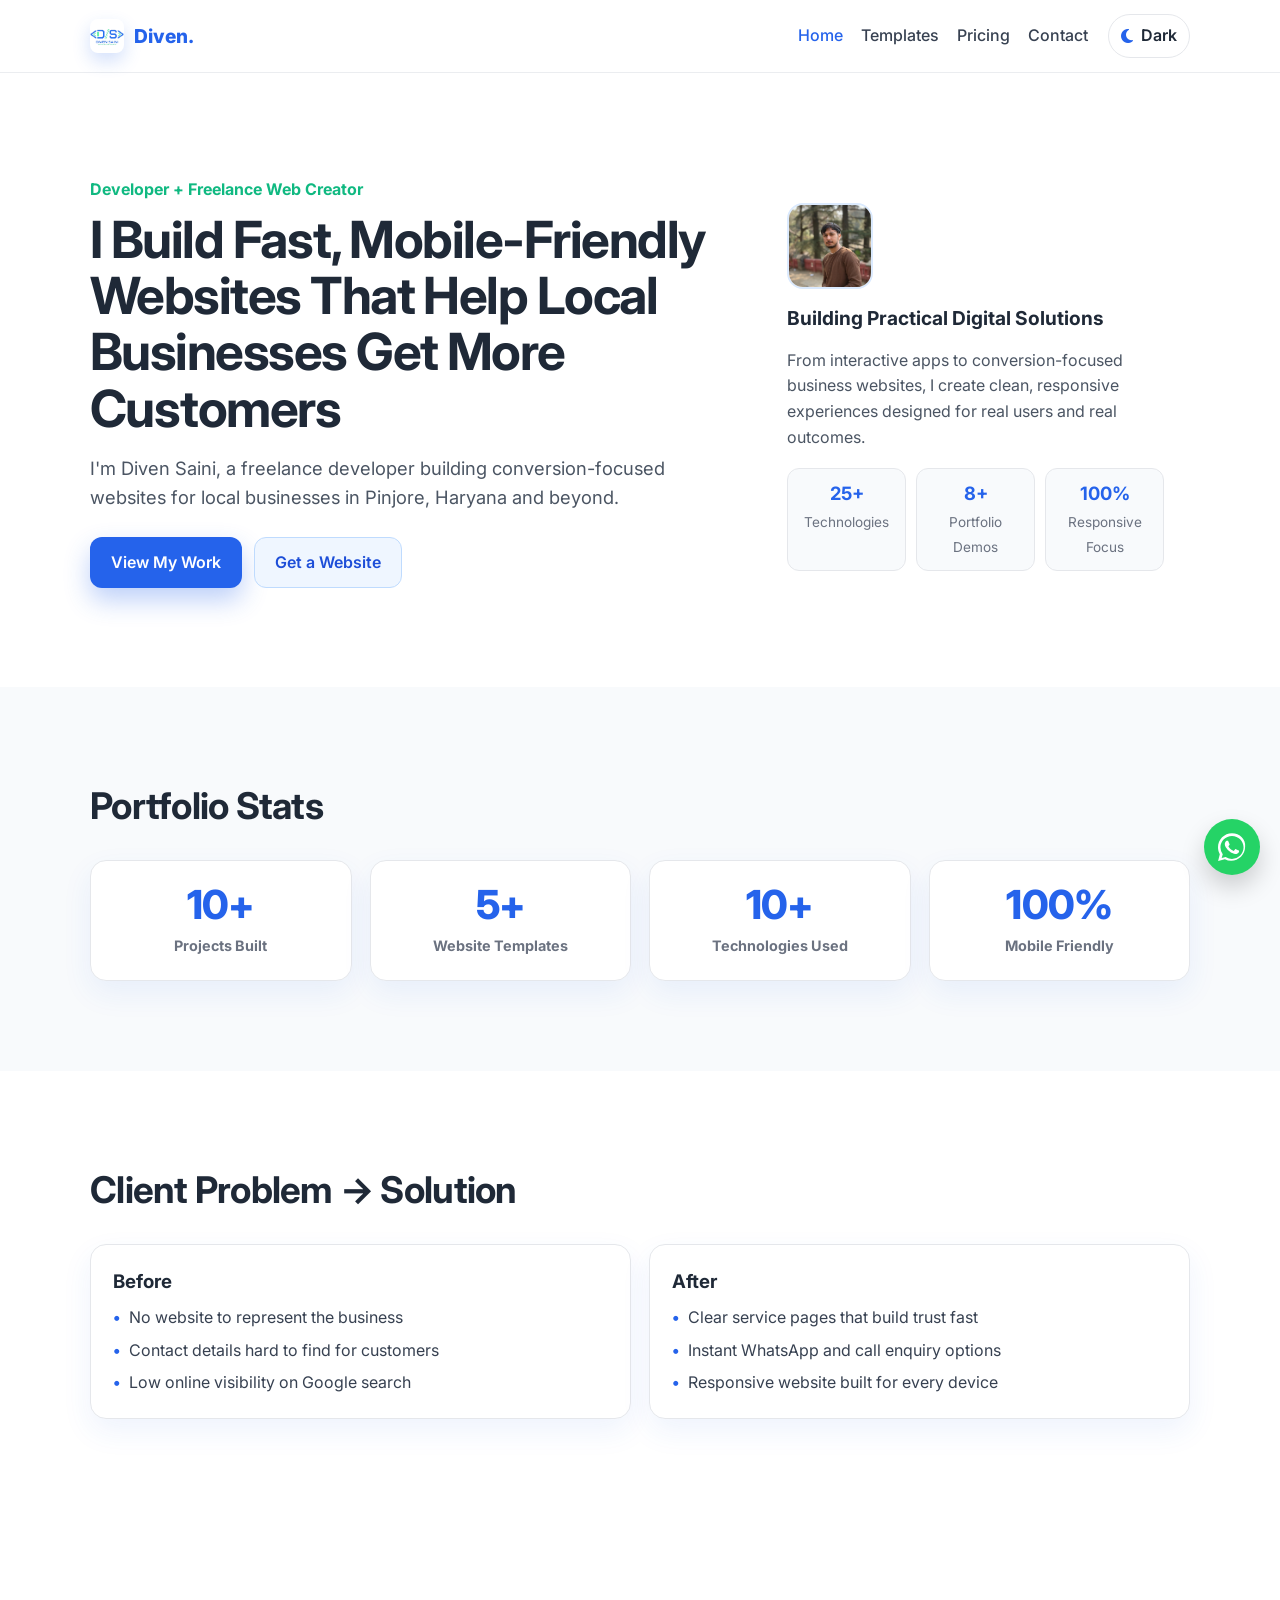
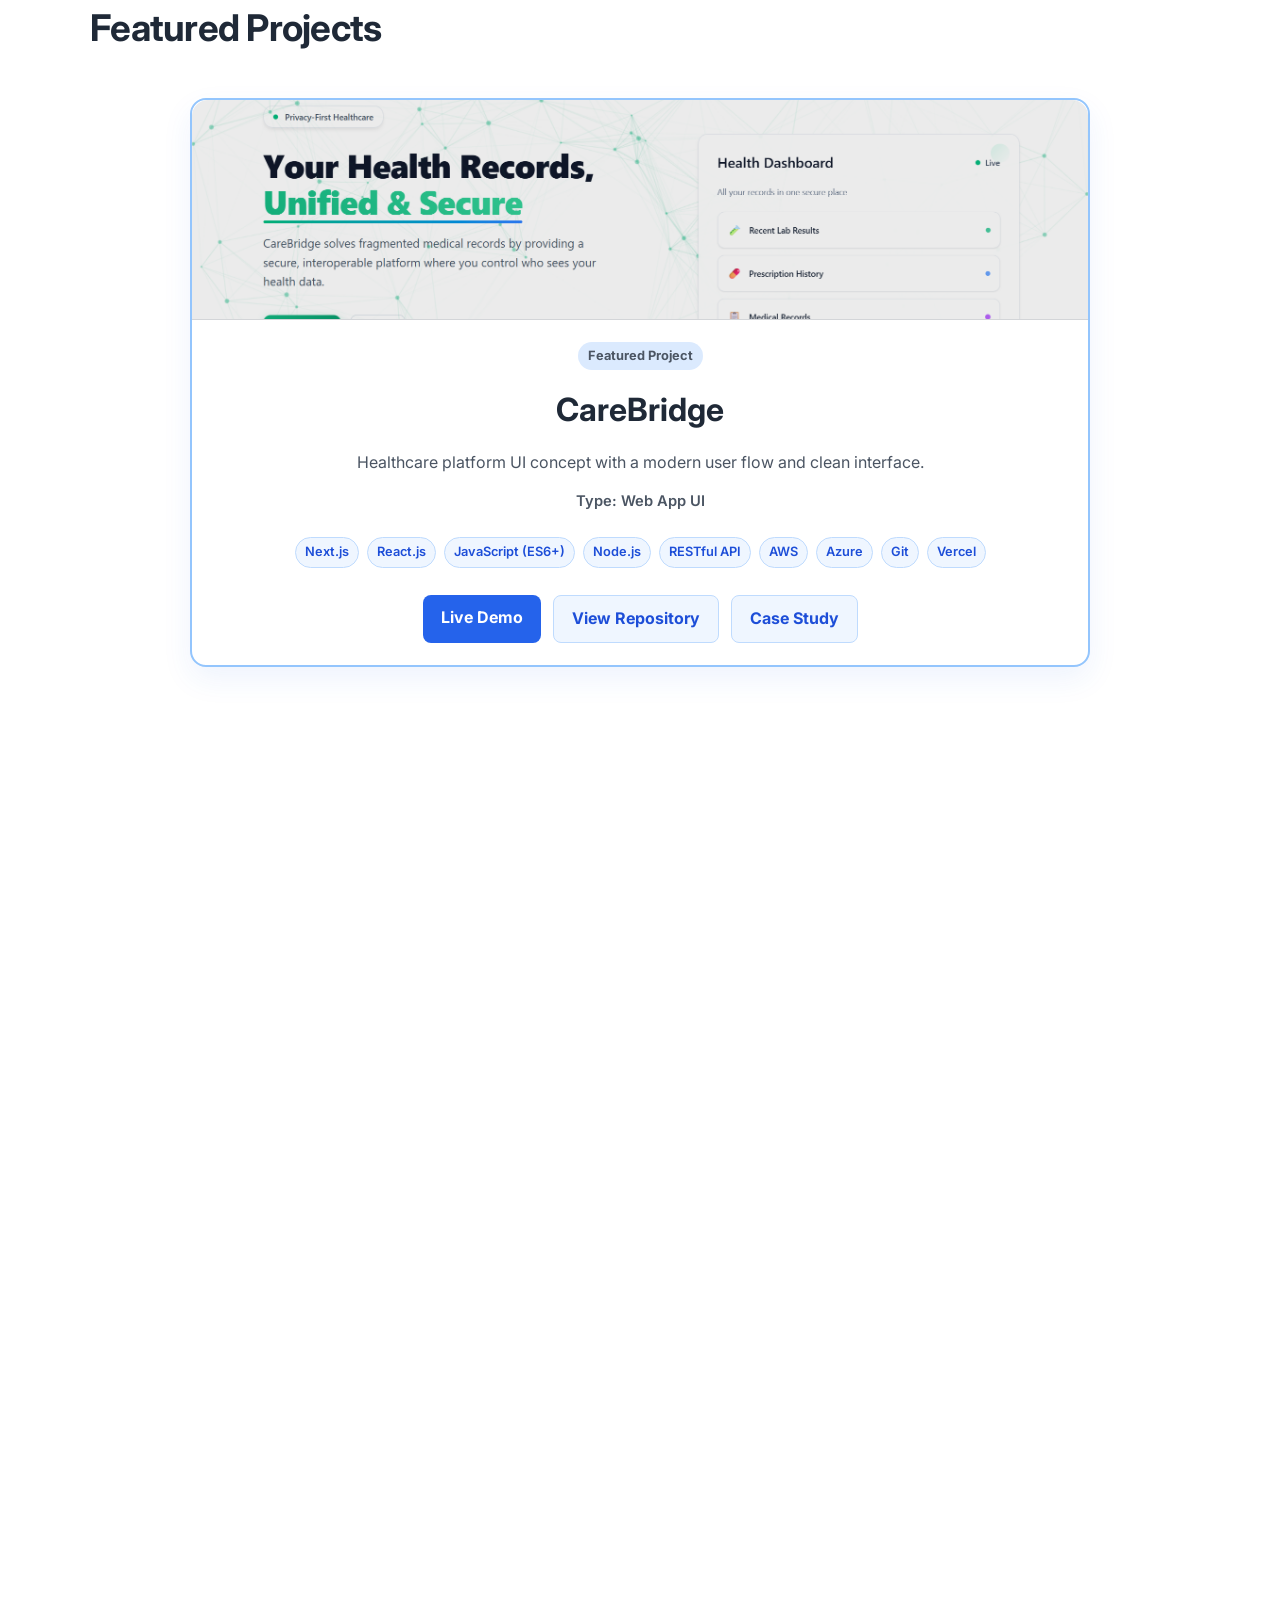
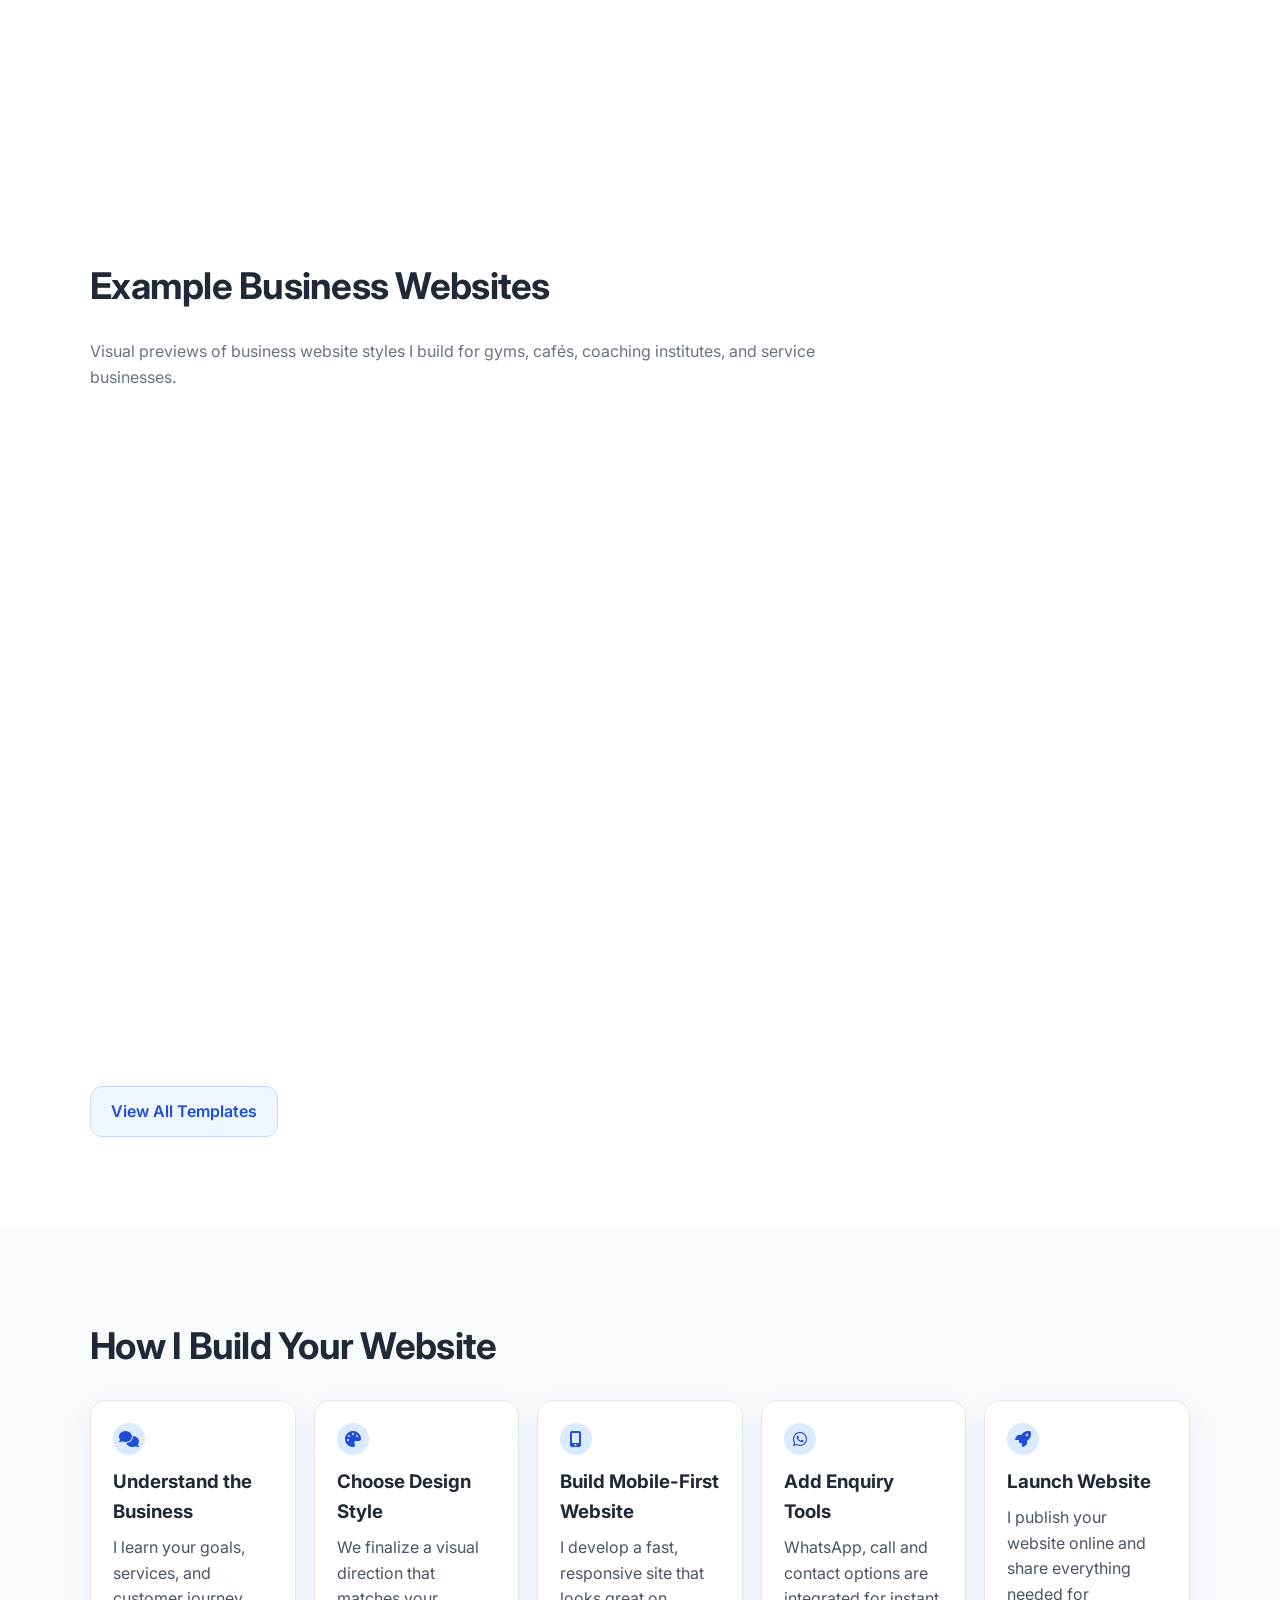
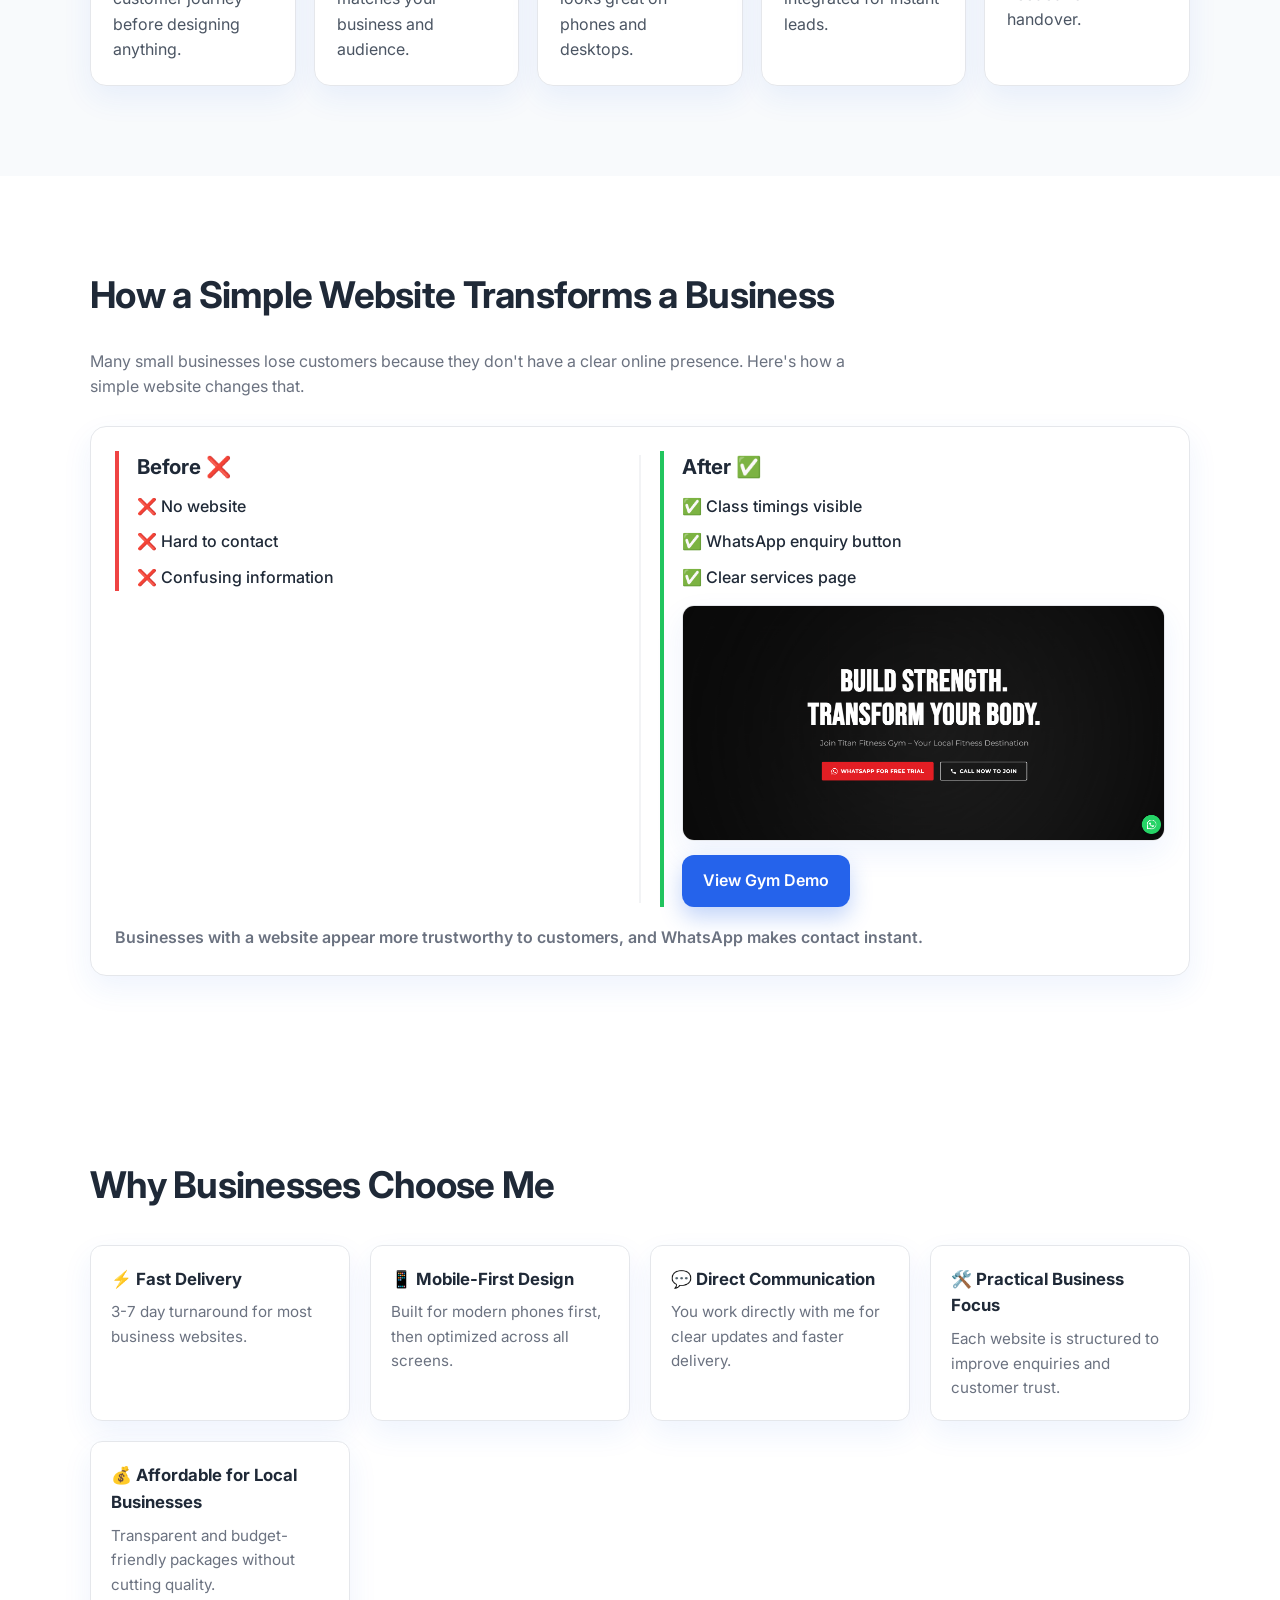
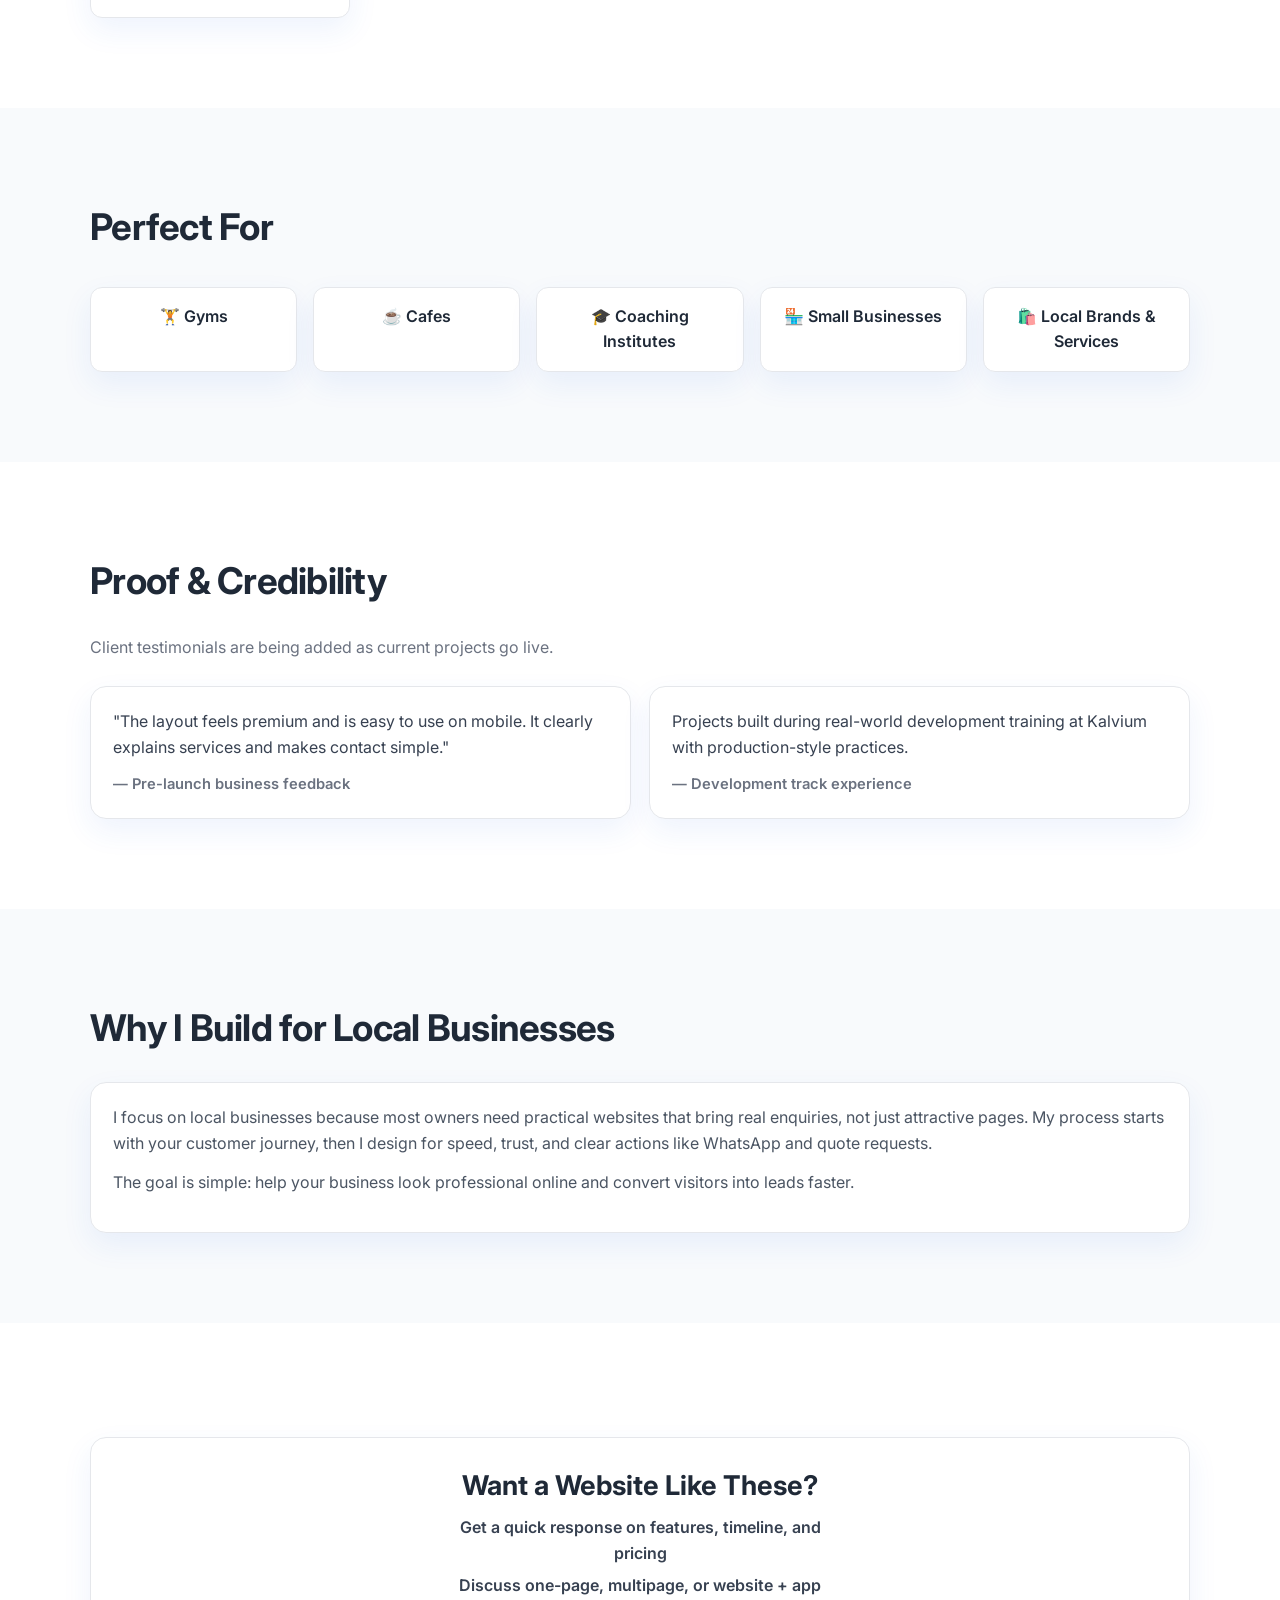
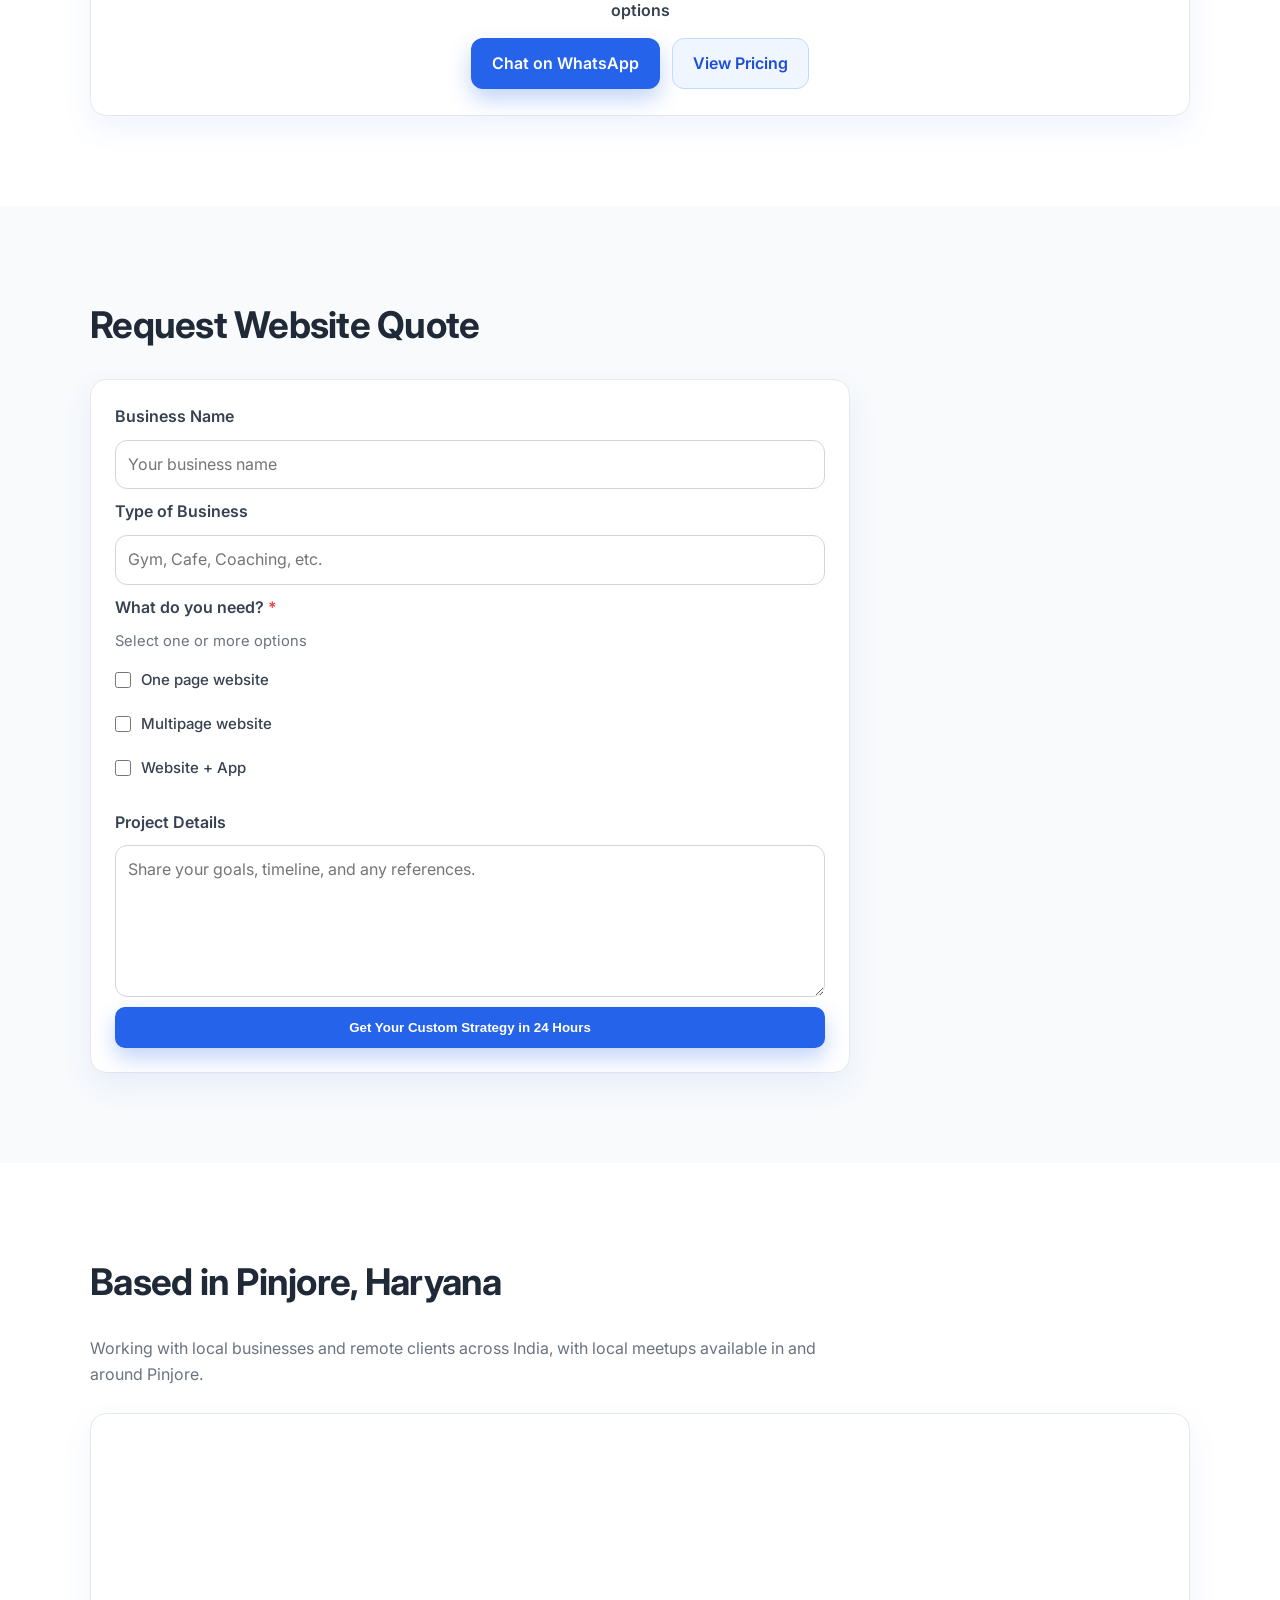
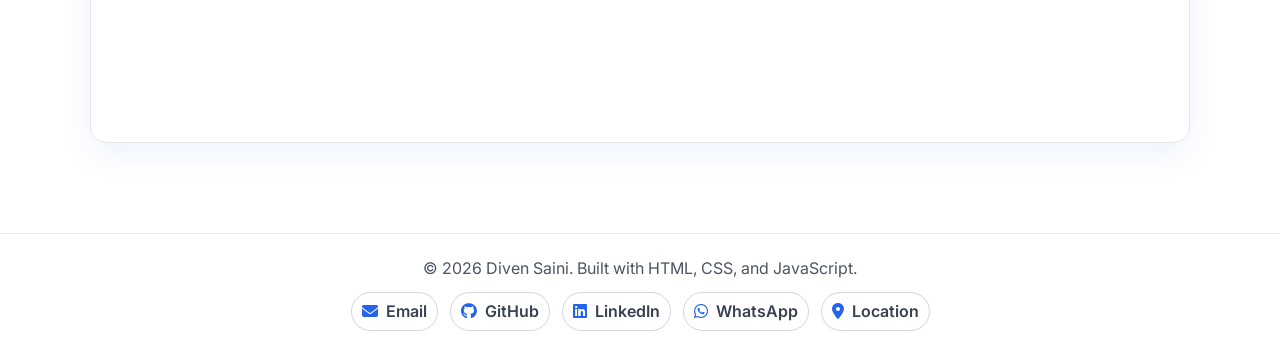
==== portfolio-website/index.html @ 741b1cfd "Fixing" ====
<!DOCTYPE html>
<html lang="en">
  <head>
    <meta charset="UTF-8" />
    <meta name="viewport" content="width=device-width, initial-scale=1.0" />
    <meta
      name="description"
      content="Diven Saini - Developer and freelance web portfolio featuring modern projects, business website templates, and services."
    />
    <meta property="og:title" content="Diven Saini | Developer Portfolio" />
    <meta property="og:description" content="Fast, mobile-friendly websites that help local businesses get more customers." />
    <meta property="og:type" content="website" />
    <meta property="og:image" content="images/carebridge.png" />
    <meta property="og:url" content="https://diven009.github.io/Diven-Developer-Portfolio/" />
    <meta name="twitter:card" content="summary_large_image" />
    <meta name="twitter:title" content="Diven Saini | Developer Portfolio" />
    <meta name="twitter:description" content="Fast, mobile-friendly websites that help local businesses get more customers." />
    <meta name="twitter:image" content="images/carebridge.png" />
    <title>Diven Saini | Developer Portfolio</title>
    <link rel="icon" type="image/png" href="images/Logo.png" />
    <link rel="preconnect" href="https://fonts.googleapis.com" />
    <link rel="preconnect" href="https://fonts.gstatic.com" crossorigin />
    <link
      href="https://fonts.googleapis.com/css2?family=Inter:wght@400;500;600;700;800&display=swap"
      rel="stylesheet"
    />
    <link
      rel="stylesheet"
      href="https://cdnjs.cloudflare.com/ajax/libs/font-awesome/6.5.1/css/all.min.css"
    />
    <link rel="stylesheet" href="css/style.css" />
  </head>
  <body>
    <header class="site-header" id="top">
      <div class="container nav-wrapper">
        <a href="index.html" class="logo">
          <img src="images/Logo.png" alt="Diven Saini logo" class="brand-logo" />
          <span class="brand-text">Diven<span>.</span></span>
        </a>
        <nav class="nav-links" id="site-nav">
          <a href="index.html">Home</a>
          <a href="templates.html">Templates</a>
          <a href="pricing.html">Pricing</a>
          <a href="contact.html">Contact</a>
        </nav>
        <div class="nav-actions">
          <button class="theme-toggle" type="button" aria-label="Toggle dark mode" aria-pressed="false">
            <i class="fa-solid fa-moon" aria-hidden="true"></i>
            <span>Dark</span>
          </button>
          <button class="menu-toggle" type="button" aria-label="Toggle menu" aria-expanded="false" aria-controls="site-nav">
            <span></span>
            <span></span>
            <span></span>
          </button>
        </div>
      </div>
    </header>

    <main>
      <section class="hero section">
        <div class="container hero-layout">
          <div class="hero-content reveal">
            <p class="eyebrow">Developer + Freelance Web Creator</p>
            <h1>I Build Fast, Mobile-Friendly Websites That Help Local Businesses Get More Customers</h1>
            <p class="hero-subtext">
              I'm Diven Saini, a freelance developer building conversion-focused websites for local businesses in Pinjore, Haryana and beyond.
            </p>
            <div class="hero-actions">
              <a href="#featured-projects" class="btn btn-primary">View My Work</a>
              <a href="pricing.html" class="btn btn-secondary">Get a Website</a>
            </div>
          </div>
          <div class="hero-card reveal">
            <img src="images/Profile pic.webp" alt="Diven Saini" class="hero-profile" />
            <h3>Building Practical Digital Solutions</h3>
            <p>
              From interactive apps to conversion-focused business websites, I create clean,
              responsive experiences designed for real users and real outcomes.
            </p>
            <div class="hero-metrics">
              <div>
                <strong>25+</strong>
                <span>Technologies</span>
              </div>
              <div>
                <strong>8+</strong>
                <span>Portfolio Demos</span>
              </div>
              <div>
                <strong>100%</strong>
                <span>Responsive Focus</span>
              </div>
            </div>
          </div>
        </div>
      </section>

      <section class="section alt-bg" id="portfolio-stats">
        <div class="container">
          <h2 class="section-title reveal">Portfolio Stats</h2>
          <div class="cards-grid stats-grid">
            <article class="card stat-card reveal"><strong>10+</strong><span>Projects Built</span></article>
            <article class="card stat-card reveal"><strong>5+</strong><span>Website Templates</span></article>
            <article class="card stat-card reveal"><strong>10+</strong><span>Technologies Used</span></article>
            <article class="card stat-card reveal"><strong>100%</strong><span>Mobile Friendly</span></article>
          </div>
        </div>
      </section>

      <section class="section" id="problem-solution">
        <div class="container">
          <h2 class="section-title reveal">Client Problem → Solution</h2>
          <div class="cards-grid services-grid">
            <article class="card service-card reveal">
              <h3>Before</h3>
              <ul class="tech-list">
                <li>No website to represent the business</li>
                <li>Contact details hard to find for customers</li>
                <li>Low online visibility on Google search</li>
              </ul>
            </article>
            <article class="card service-card reveal">
              <h3>After</h3>
              <ul class="tech-list">
                <li>Clear service pages that build trust fast</li>
                <li>Instant WhatsApp and call enquiry options</li>
                <li>Responsive website built for every device</li>
              </ul>
            </article>
          </div>
        </div>
      </section>


      <section class="section" id="featured-projects">
        <div class="container">
          <h2 class="section-title reveal">Featured Projects</h2>
          <div class="cards-grid project-grid">
            <article class="card project-card featured-project reveal">
              <img src="images/carebridge.png" alt="CareBridge project preview" class="project-preview featured-preview" loading="lazy" />
              <div class="project-content">
                <p class="project-badge">Featured Project</p>
                <h3>CareBridge</h3>
                <p>Healthcare platform UI concept with a modern user flow and clean interface.</p>
                <p class="project-type">Type: Web App UI</p>
                <div class="project-tech"><span>Next.js</span><span>React.js</span><span>JavaScript (ES6+)</span><span>Node.js</span><span>RESTful API</span><span>AWS</span><span>Azure</span><span>Git</span><span>Vercel</span></div>
                <div class="project-links project-buttons">
                  <a href="https://carebridge-triforge.vercel.app/" target="_blank" rel="noopener" class="demo-btn">Live Demo</a>
                  <a href="https://github.com/DIVEN009/S84-0126-TriForge-Full-Stack-With-NextjsAnd-AWS-Azure-CareBridge" target="_blank" rel="noopener" class="repo-btn">View Repository</a>
                  <a href="carebridge-case-study.html" class="repo-btn">Case Study</a>
                </div>
              </div>
            </article>
            <article class="card project-card flip-card reveal" aria-label="Multipage Business Website project card">
              <div class="project-card-inner">
                <div class="project-face project-front">
                  <img src="images/multipage-website.png" alt="Multipage business website project preview" class="project-preview" loading="lazy" />
                  <div class="project-content project-front-content">
                    <h3>Multipage Business Website</h3>
                    <p class="project-summary">Professional multi-page website for modern local businesses.</p>
                    <div class="project-links">
                      <a href="https://multipage-business-demo.vercel.app" target="_blank" rel="noopener" class="demo-btn">Live Demo</a>
                      <button type="button" class="flip-toggle-btn">More Info</button>
                    </div>
                  </div>
                </div>
                <div class="project-face project-back">
                  <div class="project-content project-back-content">
                    <p class="project-back-label">Business Website</p>
                    <h3>More Details</h3>
                    <p class="project-back-text">Built as a polished multi-section template with responsive layouts, service-focused sections, and a clear conversion path.</p>
                    <div class="project-tech"><span>HTML5</span><span>CSS3</span><span>Vanilla JS</span><span>Responsive Design</span><span>Flexbox & Grid</span><span>Vercel</span></div>
                    <p class="repo-line">Repository: <a href="https://github.com/DIVEN009/multipage-business-demo" target="_blank" rel="noopener">multipage-business-demo</a></p>
                    <div class="project-links">
                      <a href="https://github.com/DIVEN009/multipage-business-demo" target="_blank" rel="noopener" class="repo-btn">View Repository</a>
                      <button type="button" class="flip-toggle-btn flip-back-btn">Back</button>
                    </div>
                  </div>
                </div>
              </div>
            </article>
            <article class="card project-card flip-card reveal" aria-label="Gym Website Template project card">
              <div class="project-card-inner">
                <div class="project-face project-front">
                  <img src="images/Gym.png" alt="Gym website project preview" class="project-preview" loading="lazy" />
                  <div class="project-content project-front-content">
                    <h3>Gym Website Template</h3>
                    <p class="project-summary">High-energy website demo made for gyms and fitness brands.</p>
                    <div class="project-links">
                      <a href="https://demo-gym-eight.vercel.app" target="_blank" rel="noopener" class="demo-btn">Live Demo</a>
                      <button type="button" class="flip-toggle-btn">More Info</button>
                    </div>
                  </div>
                </div>
                <div class="project-face project-back">
                  <div class="project-content project-back-content">
                    <p class="project-back-label">Fitness Business Website</p>
                    <h3>More Details</h3>
                    <p class="project-back-text">Designed to feel bold and energetic with strong visual sections, responsive structure, and a clear promotional layout.</p>
                    <div class="project-tech"><span>HTML5</span><span>CSS3</span><span>JavaScript</span><span>Responsive Design</span><span>Frontend UI</span></div>
                    <p class="repo-line">Repository: <a href="https://github.com/DIVEN009/Demo-Gym" target="_blank" rel="noopener">Demo-Gym</a></p>
                    <div class="project-links">
                      <a href="https://github.com/DIVEN009/Demo-Gym" target="_blank" rel="noopener" class="repo-btn">View Repository</a>
                      <button type="button" class="flip-toggle-btn flip-back-btn">Back</button>
                    </div>
                  </div>
                </div>
              </div>
            </article>
            <article class="card project-card flip-card reveal" aria-label="Cafe Website Template project card">
              <div class="project-card-inner">
                <div class="project-face project-front">
                  <img src="images/Cafe.png" alt="Cafe website project preview" class="project-preview" loading="lazy" />
                  <div class="project-content project-front-content">
                    <h3>Cafe Website Template</h3>
                    <p class="project-summary">Warm and inviting café website concept with modern branding.</p>
                    <div class="project-links">
                      <a href="https://cafe-demo-sooty.vercel.app" target="_blank" rel="noopener" class="demo-btn">Live Demo</a>
                      <button type="button" class="flip-toggle-btn">More Info</button>
                    </div>
                  </div>
                </div>
                <div class="project-face project-back">
                  <div class="project-content project-back-content">
                    <p class="project-back-label">Café Business Website</p>
                    <h3>More Details</h3>
                    <p class="project-back-text">Focused on atmosphere and menu presentation with a clean flow that helps cafés highlight products and story.</p>
                    <div class="project-tech"><span>HTML5</span><span>CSS3</span><span>JavaScript</span><span>Responsive Design</span><span>UI Layout</span></div>
                    <p class="repo-line">Repository: <a href="https://github.com/DIVEN009/Cafe-demo" target="_blank" rel="noopener">Cafe-demo</a></p>
                    <div class="project-links">
                      <a href="https://github.com/DIVEN009/Cafe-demo" target="_blank" rel="noopener" class="repo-btn">View Repository</a>
                      <button type="button" class="flip-toggle-btn flip-back-btn">Back</button>
                    </div>
                  </div>
                </div>
              </div>
            </article>
            <article class="card project-card flip-card reveal" aria-label="Coaching Institute Website project card">
              <div class="project-card-inner">
                <div class="project-face project-front">
                  <img src="images/Institute.png" alt="Coaching institute website project preview" class="project-preview" loading="lazy" />
                  <div class="project-content project-front-content">
                    <h3>Coaching Institute Website</h3>
                    <p class="project-summary">Clean educational website concept built for trust and clarity.</p>
                    <div class="project-links">
                      <a href="https://demo-coaching-ten.vercel.app" target="_blank" rel="noopener" class="demo-btn">Live Demo</a>
                      <button type="button" class="flip-toggle-btn">More Info</button>
                    </div>
                  </div>
                </div>
                <div class="project-face project-back">
                  <div class="project-content project-back-content">
                    <p class="project-back-label">Education Website</p>
                    <h3>More Details</h3>
                    <p class="project-back-text">Created for institutes that need structured information, strong readability, and simple enquiry-focused sections.</p>
                    <div class="project-tech"><span>HTML5</span><span>CSS3</span><span>JavaScript</span><span>Responsive Layout</span><span>Modern UI Components</span></div>
                    <p class="repo-line">Repository: <a href="https://github.com/DIVEN009/demo-coaching" target="_blank" rel="noopener">demo-coaching</a></p>
                    <div class="project-links">
                      <a href="https://github.com/DIVEN009/demo-coaching" target="_blank" rel="noopener" class="repo-btn">View Repository</a>
                      <button type="button" class="flip-toggle-btn flip-back-btn">Back</button>
                    </div>
                  </div>
                </div>
              </div>
            </article>
          </div>
        </div>
      </section>


      <section class="section" id="templates">
        <div class="container">
          <h2 class="section-title reveal">Example Business Websites</h2>
          <p class="section-subtitle reveal">
            Visual previews of business website styles I build for gyms, cafés, coaching
            institutes, and service businesses.
          </p>
          <div class="cards-grid template-grid">
            <article class="card template-card reveal">
              <img src="images/Gym.png" alt="Gym website template preview" class="template-preview" loading="lazy" />
              <div class="template-content">
                <h3>Gym Website</h3>
                <a href="https://demo-gym-eight.vercel.app" target="_blank" rel="noopener">View Demo</a>
              </div>
            </article>
            <article class="card template-card reveal">
              <img src="images/Cafe.png" alt="Cafe website template preview" class="template-preview" loading="lazy" />
              <div class="template-content">
                <h3>Cafe Website</h3>
                <a href="https://cafe-demo-sooty.vercel.app" target="_blank" rel="noopener">View Demo</a>
              </div>
            </article>
            <article class="card template-card reveal">
              <img src="images/Institute.png" alt="Coaching website template preview" class="template-preview" loading="lazy" />
              <div class="template-content">
                <h3>Coaching Website</h3>
                <a href="https://demo-coaching-ten.vercel.app" target="_blank" rel="noopener">View Demo</a>
              </div>
            </article>
            <article class="card template-card reveal">
              <img src="images/multipage-website.png" alt="Multipage business website template preview" class="template-preview" loading="lazy" />
              <div class="template-content">
                <h3>Multipage Business Website</h3>
                <a href="https://multipage-business-demo.vercel.app" target="_blank" rel="noopener">View Demo</a>
              </div>
            </article>
          </div>
          <a href="templates.html" class="btn btn-secondary" style="margin-top: 20px">View All Templates</a>
        </div>
      </section>

      <section class="section alt-bg" id="process">
        <div class="container">
          <h2 class="section-title reveal">How I Build Your Website</h2>
          <div class="cards-grid process-grid">
            <article class="card process-card reveal">
              <span class="step-badge"><i class="fa-solid fa-comments" aria-hidden="true"></i></span>
              <h3>Understand the Business</h3>
              <p>I learn your goals, services, and customer journey before designing anything.</p>
            </article>
            <article class="card process-card reveal">
              <span class="step-badge"><i class="fa-solid fa-palette" aria-hidden="true"></i></span>
              <h3>Choose Design Style</h3>
              <p>We finalize a visual direction that matches your business and audience.</p>
            </article>
            <article class="card process-card reveal">
              <span class="step-badge"><i class="fa-solid fa-mobile-screen-button" aria-hidden="true"></i></span>
              <h3>Build Mobile-First Website</h3>
              <p>I develop a fast, responsive site that looks great on phones and desktops.</p>
            </article>
            <article class="card process-card reveal">
              <span class="step-badge"><i class="fa-brands fa-whatsapp" aria-hidden="true"></i></span>
              <h3>Add Enquiry Tools</h3>
              <p>WhatsApp, call and contact options are integrated for instant leads.</p>
            </article>
            <article class="card process-card reveal">
              <span class="step-badge"><i class="fa-solid fa-rocket" aria-hidden="true"></i></span>
              <h3>Launch Website</h3>
              <p>I publish your website online and share everything needed for handover.</p>
            </article>
          </div>
        </div>
      </section>

      <section class="section" id="business-transformation">
        <div class="container">
          <h2 class="section-title reveal">How a Simple Website Transforms a Business</h2>
          <p class="section-subtitle reveal">
            Many small businesses lose customers because they don't have a clear online presence.
            Here's how a simple website changes that.
          </p>
          <article class="card transformation-card reveal">
            <div class="transformation-grid">
              <div class="transformation-column before">
                <h3>Before ❌</h3>
                <ul class="transformation-list">
                  <li>❌ No website</li>
                  <li>❌ Hard to contact</li>
                  <li>❌ Confusing information</li>
                </ul>
              </div>
              <div class="transformation-column after">
                <h3>After ✅</h3>
                <ul class="transformation-list">
                  <li>✅ Class timings visible</li>
                  <li>✅ WhatsApp enquiry button</li>
                  <li>✅ Clear services page</li>
                </ul>
                <img src="images/Gym.png" alt="Gym demo website screenshot" class="transformation-preview" loading="lazy" />
                <a href="https://demo-gym-eight.vercel.app" target="_blank" rel="noopener" class="btn btn-primary transformation-cta">View Gym Demo</a>
              </div>
            </div>
            <p class="transformation-note">Businesses with a website appear more trustworthy to customers, and WhatsApp makes contact instant.</p>
          </article>
        </div>
      </section>

      <section class="section" id="why-choose">
        <div class="container">
          <h2 class="section-title reveal">Why Businesses Choose Me</h2>
          <div class="why-grid">
            <article class="why-card reveal">
              <h3>⚡ Fast Delivery</h3>
              <p>3-7 day turnaround for most business websites.</p>
            </article>
            <article class="why-card reveal">
              <h3>📱 Mobile-First Design</h3>
              <p>Built for modern phones first, then optimized across all screens.</p>
            </article>
            <article class="why-card reveal">
              <h3>💬 Direct Communication</h3>
              <p>You work directly with me for clear updates and faster delivery.</p>
            </article>
            <article class="why-card reveal">
              <h3>🛠️ Practical Business Focus</h3>
              <p>Each website is structured to improve enquiries and customer trust.</p>
            </article>
            <article class="why-card reveal">
              <h3>💰 Affordable for Local Businesses</h3>
              <p>Transparent and budget-friendly packages without cutting quality.</p>
            </article>
          </div>
        </div>
      </section>

      <section class="section alt-bg" id="perfect-for">
        <div class="container">
          <h2 class="section-title reveal">Perfect For</h2>
          <div class="industry-grid">
            <article class="industry-card reveal">🏋️ Gyms</article>
            <article class="industry-card reveal">☕ Cafes</article>
            <article class="industry-card reveal">🎓 Coaching Institutes</article>
            <article class="industry-card reveal">🏪 Small Businesses</article>
            <article class="industry-card reveal">🛍️ Local Brands & Services</article>
          </div>
        </div>
      </section>

      <section class="section" id="social-proof">
        <div class="container">
          <h2 class="section-title reveal">Proof & Credibility</h2>
          <p class="section-subtitle reveal">Client testimonials are being added as current projects go live.</p>
          <div class="cards-grid services-grid testimonials-grid">
            <article class="card testimonial-card reveal">
              <p>"The layout feels premium and is easy to use on mobile. It clearly explains services and makes contact simple."</p>
              <span>— Pre-launch business feedback</span>
            </article>
            <article class="card testimonial-card reveal">
              <p>Projects built during real-world development training at Kalvium with production-style practices.</p>
              <span>— Development track experience</span>
            </article>
          </div>
        </div>
      </section>

      <section class="section alt-bg" id="about-diven">
        <div class="container">
          <h2 class="section-title reveal">Why I Build for Local Businesses</h2>
          <article class="card service-card reveal">
            <p>
              I focus on local businesses because most owners need practical websites that bring real enquiries, not just attractive pages.
              My process starts with your customer journey, then I design for speed, trust, and clear actions like WhatsApp and quote requests.
            </p>
            <p>
              The goal is simple: help your business look professional online and convert visitors into leads faster.
            </p>
          </article>
        </div>
      </section>

      <section class="section" id="quick-contact">
        <div class="container">
          <article class="card pricing-cta reveal">
            <h3>Want a Website Like These?</h3>
            <ul class="pricing-highlights">
              <li>Get a quick response on features, timeline, and pricing</li>
              <li>Discuss one-page, multipage, or website + app options</li>
            </ul>
            <div class="hero-actions" style="justify-content: center">
              <a href="https://wa.me/919876438029?text=Hello%20Diven%2C%20I%20want%20a%20website%20quote%20for%20my%20business." target="_blank" rel="noopener" class="btn btn-primary">Chat on WhatsApp</a>
              <a href="pricing.html" class="btn btn-secondary">View Pricing</a>
            </div>
          </article>
        </div>
      </section>

      <section class="section alt-bg" id="request-quote">
        <div class="container">
          <h2 class="section-title reveal">Request Website Quote</h2>
          <form class="card quote-form reveal" action="https://api.web3forms.com/submit" method="POST">
            <input type="hidden" name="access_key" value="4fa76495-c4ad-4d95-9de2-663d061870ec" />
            <input type="hidden" name="subject" value="New website quote request" />
            <label for="business-name">Business Name</label>
            <input id="business-name" name="Business Name" type="text" placeholder="Your business name" required />

            <label for="business-type">Type of Business</label>
            <input id="business-type" name="Business Type" type="text" placeholder="Gym, Cafe, Coaching, etc." required />

            <label>What do you need? <span class="required-mark">*</span></label>
            <p class="quote-options-helper">Select one or more options</p>
            <div class="quote-options">
              <label class="option"><input type="checkbox" name="Needs" value="One page website" /> One page website</label>
              <label class="option"><input type="checkbox" name="Needs" value="Multipage website" /> Multipage website</label>
              <label class="option"><input type="checkbox" name="Needs" value="Website + App" /> Website + App</label>
            </div>

            <label for="quote-message">Project Details</label>
            <textarea id="quote-message" name="Message" rows="5" placeholder="Share your goals, timeline, and any references." required></textarea>

            <button type="submit" class="btn btn-primary">Get Your Custom Strategy in 24 Hours</button>
          </form>
        </div>
      </section>

      <section class="section" id="location-map">
        <div class="container">
          <h2 class="section-title reveal">Based in Pinjore, Haryana</h2>
          <p class="section-subtitle reveal">Working with local businesses and remote clients across India, with local meetups available in and around Pinjore.</p>
          <div class="card map-embed reveal">
            <iframe title="Map location of Pinjore, Haryana" src="https://www.google.com/maps?q=Pinjore,Haryana&output=embed" loading="lazy" referrerpolicy="no-referrer-when-downgrade"></iframe>
          </div>
        </div>
      </section>
    </main>

    <a
      class="whatsapp-float"
      href="https://wa.me/919876438029?text=Hello%20Diven%2C%20I%20saw%20your%20portfolio%20website%20and%20I%27m%20interested%20in%20getting%20a%20website%20built%20for%20my%20business."
      target="_blank"
      rel="noopener"
      aria-label="Chat with Diven on WhatsApp"
    >
      <svg viewBox="0 0 32 32" width="28" height="28" fill="white" aria-hidden="true">
        <path d="M16 .396C7.163.396 0 7.56 0 16.396c0 2.885.755 5.597 2.064 7.97L.11 31.89l7.76-1.93a15.9 15.9 0 007.13 1.73c8.836 0 16-7.163 16-16C32 7.56 24.836.396 16 .396zm0 29.245a13.2 13.2 0 01-6.73-1.86l-.48-.28-4.6 1.14 1.23-4.49-.31-.46A13.18 13.18 0 012.8 16.396C2.8 9.28 8.684 3.396 16 3.396s13.2 5.884 13.2 13-5.884 13.245-13.2 13.245zm7.29-9.86c-.4-.2-2.36-1.17-2.73-1.3-.37-.14-.64-.2-.91.2-.27.4-1.05 1.3-1.29 1.56-.23.27-.46.3-.86.1-.4-.2-1.7-.63-3.24-2.01-1.2-1.07-2.01-2.39-2.24-2.79-.23-.4-.02-.61.17-.81.18-.18.4-.46.6-.69.2-.23.27-.4.4-.67.13-.27.07-.5-.03-.7-.1-.2-.91-2.2-1.25-3.01-.33-.8-.66-.69-.91-.7l-.77-.01c-.27 0-.7.1-1.07.5-.37.4-1.4 1.37-1.4 3.34 0 1.97 1.44 3.87 1.64 4.14.2.27 2.83 4.32 6.86 6.06.96.41 1.71.66 2.3.85.97.31 1.85.27 2.54.16.78-.12 2.36-.96 2.7-1.88.33-.92.33-1.7.23-1.88-.1-.18-.37-.27-.77-.47z"/>
      </svg>
    </a>

    <footer class="site-footer">
      <div class="container">
        <p>© <span id="year"></span> Diven Saini. Built with HTML, CSS, and JavaScript.</p>
        <div class="footer-contact-links">
          <a href="mailto:sainidiven@gmail.com" target="_blank" rel="noopener"><i class="fa-solid fa-envelope"></i>Email</a>
          <a href="https://github.com/DIVEN009" target="_blank" rel="noopener"><i class="fa-brands fa-github"></i>GitHub</a>
          <a href="https://www.linkedin.com/in/diven-saini-5153252a3/" target="_blank" rel="noopener"><i class="fa-brands fa-linkedin"></i>LinkedIn</a>
          <a href="https://wa.me/919876438029?text=Hello%20Diven%2C%20I%20saw%20your%20portfolio%20website%20and%20I%27m%20interested%20in%20getting%20a%20website%20built%20for%20my%20business." target="_blank" rel="noopener"><i class="fa-brands fa-whatsapp"></i>WhatsApp</a>
          <a href="https://maps.google.com/?q=Pinjore,Haryana" target="_blank" rel="noopener"><i class="fa-solid fa-location-dot"></i>Location</a>
        </div>
      </div>
    </footer>

    <script src="js/script.js"></script>
  </body>
</html>
---- portfolio-website/css/style.css ----
:root {
  --primary: #2563eb;
  --accent: #10b981;
  --bg: #ffffff;
  --text: #1f2937;
  --muted: #6b7280;
  --border: #e5e7eb;
  --card-bg: #ffffff;
  --alt-bg-surface: #f8fafc;
  --header-bg: rgba(255, 255, 255, 0.88);
  --header-border: rgba(229, 231, 235, 0.75);
  --nav-link: #374151;
  --hero-subtext: #4b5563;
  --btn-secondary-bg: #eff6ff;
  --btn-secondary-border: #bfdbfe;
  --btn-secondary-text: #1d4ed8;
  --mobile-nav-bg: rgba(255, 255, 255, 0.98);
  --mobile-nav-border: #e5e7eb;
  --menu-line: #111827;
  --shadow: 0 12px 30px rgba(37, 99, 235, 0.08);
  --radius: 16px;
}

body.dark-mode {
  --bg: #0b1220;
  --text: #e5e7eb;
  --muted: #94a3b8;
  --border: #1f2937;
  --card-bg: #111827;
  --alt-bg-surface: #0f172a;
  --header-bg: rgba(11, 18, 32, 0.92);
  --header-border: rgba(31, 41, 55, 0.9);
  --nav-link: #d1d5db;
  --hero-subtext: #cbd5e1;
  --btn-secondary-bg: #1e293b;
  --btn-secondary-border: #334155;
  --btn-secondary-text: #bfdbfe;
  --mobile-nav-bg: rgba(11, 18, 32, 0.98);
  --mobile-nav-border: #334155;
  --menu-line: #e5e7eb;
  --shadow: 0 12px 30px rgba(0, 0, 0, 0.35);
}

* {
  margin: 0;
  padding: 0;
  box-sizing: border-box;
}

html {
  scroll-behavior: smooth;
}

body {
  font-family: "Inter", sans-serif;
  background: var(--bg);
  color: var(--text);
  line-height: 1.6;
}

.hero .hero-content,
.hero .hero-card {
  animation: heroFadeUp 0.75s ease both;
}

.hero .hero-card {
  animation-delay: 0.12s;
}

@keyframes heroFadeUp {
  from {
    opacity: 0;
    transform: translateY(16px);
  }
  to {
    opacity: 1;
    transform: translateY(0);
  }
}

img {
  max-width: 100%;
  display: block;
}

a {
  text-decoration: none;
  color: inherit;
}

.container {
  width: min(1100px, 92%);
  margin: 0 auto;
}

.section {
  padding: 90px 0;
}

.alt-bg {
  background: var(--alt-bg-surface);
}

.section-title {
  font-size: clamp(1.65rem, 3vw, 2.3rem);
  margin-bottom: 24px;
  letter-spacing: -0.02em;
}

.section-subtitle {
  max-width: 760px;
  color: var(--muted);
  margin-bottom: 26px;
}

.site-header {
  position: sticky;
  top: 0;
  z-index: 100;
  backdrop-filter: blur(10px);
  background: var(--header-bg);
  border-bottom: 1px solid var(--header-border);
}

.nav-wrapper {
  min-height: 72px;
  display: flex;
  align-items: center;
  justify-content: space-between;
  gap: 12px;
}

.logo {
  display: inline-flex;
  align-items: center;
  gap: 10px;
  font-size: 1.2rem;
  font-weight: 800;
  flex-shrink: 0;
}

.brand-mark {
  width: 34px;
  height: 34px;
  border-radius: 10px;
  background: linear-gradient(135deg, var(--primary), var(--accent));
  color: #fff;
  display: inline-flex;
  align-items: center;
  justify-content: center;
  font-size: 0.82rem;
  font-weight: 800;
  letter-spacing: 0.04em;
  box-shadow: 0 8px 18px rgba(37, 99, 235, 0.25);
}

.brand-logo {
  width: 34px;
  height: 34px;
  border-radius: 8px;
  object-fit: cover;
  box-shadow: 0 8px 18px rgba(37, 99, 235, 0.2);
}

.brand-text {
  display: inline-flex;
  align-items: center;
}

.logo span {
  color: var(--primary);
}

.nav-links {
  display: flex;
  align-items: center;
  gap: 18px;
  margin-left: auto;
}

.nav-actions {
  display: inline-flex;
  align-items: center;
  gap: 10px;
  margin-left: 8px;
}

.nav-links a {
  font-weight: 500;
  color: var(--nav-link);
  transition: color 0.25s ease;
}

.theme-toggle {
  display: inline-flex;
  align-items: center;
  gap: 8px;
  border: 1px solid var(--border);
  background: var(--card-bg);
  color: var(--text);
  border-radius: 999px;
  font: inherit;
  font-weight: 600;
  padding: 8px 12px;
  cursor: pointer;
  transition: border-color 0.2s ease, transform 0.2s ease;
}

.theme-toggle:hover {
  border-color: #93c5fd;
  transform: translateY(-1px);
}

.theme-toggle i {
  color: var(--primary);
}

.nav-links a:hover,
.nav-links a.active {
  color: var(--primary);
}

.menu-toggle {
  display: none;
  border: none;
  background: transparent;
  cursor: pointer;
  width: 44px;
  height: 44px;
  padding: 10px 8px;
  flex-direction: column;
  align-items: center;
  justify-content: space-between;
  border-radius: 12px;
  flex-shrink: 0;
}

.menu-toggle span {
  width: 100%;
  height: 3px;
  background: var(--menu-line);
  display: block;
  border-radius: 999px;
  margin: 0;
  transition: 0.25s ease;
}

.hero {
  padding-top: 104px;
}

.hero-layout {
  display: grid;
  grid-template-columns: 1.2fr 0.8fr;
  gap: 28px;
  align-items: stretch;
}

.eyebrow {
  color: var(--accent);
  font-weight: 700;
  margin-bottom: 8px;
}

.hero h1 {
  font-size: clamp(2.8rem, 4vw, 3.2rem);
  font-weight: 700;
  line-height: 1.1;
  letter-spacing: -0.03em;
  margin-bottom: 18px;
}

.hero-subtext {
  font-size: clamp(1rem, 2.1vw, 1.15rem);
  color: var(--hero-subtext);
  max-width: 640px;
  margin-bottom: 24px;
}

.hero-actions {
  display: flex;
  gap: 12px;
  flex-wrap: wrap;
}

.btn {
  display: inline-flex;
  align-items: center;
  justify-content: center;
  padding: 12px 20px;
  border-radius: 12px;
  border: 1px solid transparent;
  font-weight: 600;
  transition: transform 0.24s ease, box-shadow 0.24s ease, background 0.24s ease;
}

.btn:hover {
  transform: translateY(-2px);
}

.btn-primary {
  background: var(--primary);
  color: #fff;
  box-shadow: 0 10px 22px rgba(37, 99, 235, 0.28);
}

.btn-primary:hover {
  box-shadow: 0 15px 25px rgba(37, 99, 235, 0.34);
}

.hero .btn-primary {
  box-shadow: 0 12px 26px rgba(37, 99, 235, 0.3);
}

.btn-secondary {
  border-color: var(--btn-secondary-border);
  background: var(--btn-secondary-bg);
  color: var(--btn-secondary-text);
}

body.dark-mode .hero-card p,
body.dark-mode .about-card p,
body.dark-mode .tech-logo-item span,
body.dark-mode .tech-list li,
body.dark-mode .project-card p,
body.dark-mode .service-card p,
body.dark-mode .process-card p,
body.dark-mode .pricing-highlights li,
body.dark-mode .pricing-card ul,
body.dark-mode .demo-links p,
body.dark-mode .contact-info p,
body.dark-mode .contact-links a,
body.dark-mode .contact-form label,
body.dark-mode .site-footer,
body.dark-mode .footer-contact-links a {
  color: #cbd5e1;
}

body.dark-mode .hero-metrics div,
body.dark-mode .project-tech span,
body.dark-mode .step-badge,
body.dark-mode .project-badge,
body.dark-mode .popular-badge,
body.dark-mode .demo-links a {
  background: #1e293b;
  border-color: #334155;
  color: #bfdbfe;
}

body.dark-mode .repo-line a,
body.dark-mode .project-card a,
body.dark-mode .template-card a {
  color: #93c5fd;
}

body.dark-mode .repo-btn {
  background: #1e293b;
  border-color: #334155;
  color: #bfdbfe;
}

body.dark-mode .repo-btn:hover {
  background: #334155;
}

body.dark-mode .project-card a.demo-btn,
body.dark-mode .project-card a.demo-btn:hover {
  color: #ffffff;
}

body.dark-mode .project-card a.repo-btn,
body.dark-mode .project-card a.repo-btn:hover {
  color: #bfdbfe;
}

body.dark-mode .hero-profile {
  border-color: #334155;
}

body.dark-mode .project-preview {
  border-bottom-color: #334155;
}

body.dark-mode .contact-form input,
body.dark-mode .contact-form textarea {
  background: #0f172a;
  border-color: #334155;
  color: #e5e7eb;
}

body.dark-mode .footer-contact-links a,
body.dark-mode .footer-socials a {
  border-color: #334155;
}

body.dark-mode .whatsapp-float::after {
  background: #e5e7eb;
  color: #0b1220;
}

.card {
  background: var(--card-bg);
  border: 1px solid var(--border);
  border-radius: var(--radius);
  box-shadow: var(--shadow);
}

.hero-card {
  padding: 26px;
  display: grid;
  gap: 14px;
}

.hero-profile {
  width: 86px;
  height: 86px;
  border-radius: 16px;
  object-fit: cover;
  border: 2px solid #dbeafe;
}

.hero-card h3 {
  font-size: 1.2rem;
}

.hero-card p {
  color: #4b5563;
}

.hero-metrics {
  display: grid;
  grid-template-columns: repeat(3, 1fr);
  gap: 10px;
  margin-top: 4px;
}

.hero-metrics div {
  background: #f8fafc;
  border-radius: 12px;
  border: 1px solid #e5e7eb;
  padding: 10px;
  text-align: center;
}

.hero-metrics strong {
  display: block;
  color: var(--primary);
  font-size: 1.15rem;
}

.hero-metrics span {
  font-size: 0.85rem;
  color: var(--muted);
}

.about-card {
  padding: 24px;
  display: grid;
  gap: 12px;
}

.about-card p {
  color: #374151;
}

.tech-grid,
.cards-grid {
  display: grid;
  gap: 18px;
  grid-template-columns: repeat(4, minmax(0, 1fr));
}

.tech-item {
  padding: 18px;
  display: flex;
  align-items: center;
  gap: 10px;
  font-weight: 600;
  transition: transform 0.24s ease, border-color 0.24s ease;
}

.tech-item img {
  width: 30px;
  height: 30px;
  object-fit: contain;
}

.tech-item i {
  width: 30px;
  text-align: center;
  font-size: 1.2rem;
  color: #10b981;
}

.tech-categories {
  display: grid;
  gap: 18px;
  grid-template-columns: repeat(2, minmax(0, 1fr));
  margin-top: 18px;
}

.tech-logo-grid {
  display: grid;
  gap: 14px;
  grid-template-columns: repeat(6, minmax(0, 1fr));
}

.tech-logo-item {
  padding: 14px 10px;
  display: flex;
  flex-direction: column;
  align-items: center;
  justify-content: center;
  gap: 8px;
  transition: transform 0.22s ease, border-color 0.22s ease;
}

.tech-logo-item img {
  width: 30px;
  height: 30px;
  object-fit: contain;
}

.tech-logo-item span {
  font-size: 0.82rem;
  font-weight: 600;
  color: #374151;
}

.tech-logo-item:hover {
  transform: translateY(-3px);
  border-color: #bfdbfe;
}

.tech-category {
  padding: 20px;
}

.tech-category h3 {
  margin-bottom: 12px;
  font-size: 1.08rem;
}

.tech-list {
  list-style: none;
  display: grid;
  gap: 7px;
}

.tech-list li {
  color: #374151;
  position: relative;
  padding-left: 16px;
}

.tech-list li::before {
  content: "•";
  position: absolute;
  left: 0;
  color: var(--primary);
  font-weight: 700;
}

.tech-item:hover,
.template-card:hover,
.service-card:hover {
  transform: translateY(-4px);
  border-color: #c7d2fe;
}

.project-grid {
  grid-template-columns: repeat(2, minmax(0, 1fr));
  gap: 35px;
  margin-top: 40px;
}

.project-card,
.template-card,
.service-card {
  padding: 22px;
  transition: transform 0.24s ease, border-color 0.24s ease;
}

.project-card {
  padding: 0;
  overflow: hidden;
  display: flex;
  flex-direction: column;
  justify-content: space-between;
  transition: transform 0.28s ease, box-shadow 0.28s ease, border-color 0.28s ease;
}

.project-card.flip-card {
  position: relative;
  min-height: 470px;
  overflow: visible;
  background: transparent;
  border: none;
  box-shadow: none;
  perspective: 1400px;
}

.project-card-inner {
  position: relative;
  width: 100%;
  min-height: 470px;
  transform-style: preserve-3d;
  transition: transform 0.6s ease;
}

.project-card.flip-card.is-flipped .project-card-inner {
  transform: rotateY(180deg);
}

.project-face {
  position: absolute;
  inset: 0;
  display: flex;
  flex-direction: column;
  background: var(--card-bg);
  border: 1px solid var(--border);
  border-radius: var(--radius);
  box-shadow: var(--shadow);
  overflow: hidden;
  backface-visibility: hidden;
  -webkit-backface-visibility: hidden;
  transition: transform 0.28s ease, box-shadow 0.28s ease, border-color 0.28s ease;
}

.project-front {
  z-index: 2;
}

.project-back {
  transform: rotateY(180deg);
}

.project-preview {
  width: 100%;
  height: 220px;
  object-fit: cover;
  margin-bottom: 0;
  filter: brightness(0.92);
  border-top-left-radius: 16px;
  border-top-right-radius: 16px;
  border-bottom: 1px solid var(--border);
  transition: transform 0.3s ease, filter 0.3s ease;
}

.project-card img {
  width: 100%;
  height: 220px;
  object-fit: cover;
  margin-bottom: 0;
  border-top-left-radius: 16px;
  border-top-right-radius: 16px;
}
.template-card {
  padding: 0;
  overflow: hidden;
  display: flex;
  flex-direction: column;
  justify-content: space-between;
}

.template-preview {
  width: 100%;
  height: 160px;
  object-fit: cover;
  filter: brightness(0.92);
  border-top-left-radius: 12px;
  border-top-right-radius: 12px;
  border-bottom: 1px solid var(--border);
  transition: transform 0.3s ease, filter 0.3s ease;
}

.template-content {
  padding: 22px;
}

.template-grid {
  grid-template-columns: repeat(3, minmax(0, 1fr));
  gap: 30px;
  margin-bottom: 80px;
}

.template-grid > .template-card:last-child {
  grid-column: 2;
}

.templates-hero {
  padding-bottom: 40px;
}

.templates-hero .hero-layout {
  grid-template-columns: 1fr 400px;
  gap: 40px;
  align-items: center;
}

.template-hero-preview {
  width: 100%;
  height: 200px;
  object-fit: cover;
  border-radius: 12px;
  border: 1px solid var(--border);
}

.view-demo {
  display: inline-block;
  margin-top: 10px;
  padding: 8px 14px;
  background: #2563eb;
  color: #ffffff;
  border-radius: 6px;
  font-size: 14px;
  font-weight: 600;
  text-decoration: none;
}

.view-demo:hover {
  background: #1d4ed8;
}

.featured-preview {
  height: 220px;
  object-position: center 32%;
}

body.dark-mode .template-preview {
  border-bottom-color: #334155;
}

body.dark-mode .template-hero-preview {
  border-color: #334155;
}

.featured-project img {
  height: 220px;
  object-fit: cover;
  object-position: center 32%;
}

.project-content {
  padding: 22px;
  display: flex;
  flex-direction: column;
  height: 100%;
}

.project-front-content {
  justify-content: space-between;
  gap: 12px;
}

.project-back-content {
  justify-content: flex-start;
  gap: 12px;
}

.project-summary,
.project-back-text {
  color: #4b5563;
}

.project-summary {
  font-size: 0.98rem;
}

.project-back-label {
  display: inline-flex;
  align-items: center;
  width: fit-content;
  font-size: 0.76rem;
  font-weight: 700;
  letter-spacing: 0.08em;
  text-transform: uppercase;
  color: #1d4ed8;
  background: #dbeafe;
  border-radius: 999px;
  padding: 4px 10px;
}

.project-card:hover {
  transform: translateY(-8px);
  border-color: #bfdbfe;
  box-shadow: 0 20px 40px rgba(0, 0, 0, 0.1);
}

.project-card.flip-card:hover {
  transform: none;
  border-color: transparent;
  box-shadow: none;
}

.project-card.flip-card:hover .project-face {
  transform: translateY(-6px);
  border-color: #bfdbfe;
  box-shadow: 0 20px 42px rgba(37, 99, 235, 0.14);
}

.project-card:hover .project-preview,
.template-card:hover .template-preview {
  transform: scale(1.03);
  filter: brightness(0.97);
}

.project-card h3,
.template-card h3,
.service-card h3 {
  margin-bottom: 8px;
}

.project-card h3 {
  text-align: center;
  font-size: 1.5rem;
  margin-bottom: 12px;
}

.project-back h3 {
  font-size: 1.3rem;
  margin-bottom: 0;
}

.featured-project {
  text-align: center;
  display: flex;
  flex-direction: column;
  align-items: center;
}

.featured-project h3 {
  font-size: 2rem;
  margin-bottom: 15px;
}

.project-card.featured-project {
  grid-column: 1 / -1;
  width: 100%;
  max-width: 900px;
  margin: 0 auto;
  border: 2px solid #93c5fd;
}

.project-buttons {
  display: flex;
  justify-content: center;
  gap: 15px;
  margin-top: 20px;
}

.featured-project .project-content {
  align-items: center;
}

.featured-project .project-tech {
  justify-content: center;
  margin-top: 10px;
}

.demo-btn,
.repo-btn {
  display: inline-block;
  margin-top: 15px;
  padding: 10px 18px;
  border-radius: 8px;
  font-weight: 600;
  text-decoration: none;
  transition: background 0.3s ease, transform 0.3s ease;
}
.demo-btn {
  background: var(--primary);
  color: #ffffff;
}
.demo-btn:hover {
  background: #1d4ed8;
  transform: translateY(-2px);
}
.repo-btn {
  background: #eff6ff;
  border: 1px solid #bfdbfe;
  color: #1d4ed8;
}
.repo-btn:hover {
  background: #dbeafe;
  transform: translateY(-2px);
}

.flip-toggle-btn {
  display: inline-flex;
  align-items: center;
  justify-content: center;
  margin-top: 15px;
  padding: 10px 18px;
  border-radius: 8px;
  border: 1px solid var(--btn-secondary-border);
  background: var(--btn-secondary-bg);
  color: var(--btn-secondary-text);
  font: inherit;
  font-weight: 600;
  cursor: pointer;
  transition: background 0.3s ease, transform 0.3s ease;
}

.flip-toggle-btn:hover {
  transform: translateY(-2px);
}

.flip-back-btn {
  background: transparent;
  border-color: var(--border);
  color: var(--text);
}

.project-badge {
  display: inline-flex;
  align-items: center;
  justify-content: center;
  width: fit-content;
  font-size: 0.8rem;
  font-weight: 700;
  color: #1d4ed8;
  background: #dbeafe;
  border-radius: 999px;
  padding: 4px 10px;
  margin-bottom: 10px;
}

.project-card p,
.service-card p {
  color: #4b5563;
  margin-bottom: 14px;
}
.project-type {
  color: #374151;
  font-size: 0.92rem;
  margin-bottom: 10px;
  font-weight: 600;
}
.project-tech {
  display: flex;
  flex-wrap: wrap;
  gap: 8px;
  margin-bottom: 12px;
}
.project-tech span {
  font-size: 0.8rem;
  font-weight: 600;
  color: #1d4ed8;
  background: #eff6ff;
  border: 1px solid #bfdbfe;
  border-radius: 999px;
  padding: 4px 9px;
}

.repo-line {
  font-size: 0.86rem;
  margin-bottom: 10px;
  color: #4b5563;
}

.repo-line a {
  color: #1d4ed8;
  word-break: break-word;
}

.project-links {
  display: flex;
  flex-wrap: wrap;
  gap: 12px;
  margin-top: auto;
}

body.dark-mode .project-summary,
body.dark-mode .project-back-text,
body.dark-mode .repo-line {
  color: #cbd5e1;
}

body.dark-mode .project-back-label {
  background: #1e293b;
  color: #bfdbfe;
}

body.dark-mode .flip-back-btn {
  border-color: #334155;
  color: #e5e7eb;
  background: #111827;
}

.project-card a,
.template-card a {
  color: var(--primary);
  font-weight: 700;
}

.template-card a.view-demo,
.template-card a.view-demo:hover {
  color: #ffffff;
}

.project-card a.demo-btn {
  color: #ffffff;
}

.project-card a.repo-btn {
  color: #1d4ed8;
}

.project-card a:hover,
.template-card a:hover {
  color: #1d4ed8;
}

.project-card a.demo-btn:hover {
  color: #ffffff;
}

.project-card a.repo-btn:hover {
  color: #1d4ed8;
}

.three-col {
  grid-template-columns: repeat(3, minmax(0, 1fr));
}

.services-grid {
  grid-template-columns: repeat(2, minmax(0, 1fr));
}

.process-grid {
  grid-template-columns: repeat(5, minmax(0, 1fr));
}

.process-card {
  padding: 22px;
  transition: transform 0.24s ease, border-color 0.24s ease;
}

.step-badge {
  width: 32px;
  height: 32px;
  border-radius: 999px;
  background: #dbeafe;
  color: #1d4ed8;
  display: inline-flex;
  align-items: center;
  justify-content: center;
  font-weight: 700;
  margin-bottom: 12px;
}

.process-card h3 {
  margin-bottom: 8px;
}

.process-card p {
  color: #4b5563;
}

.process-card:hover {
  transform: translateY(-4px);
  border-color: #c7d2fe;
}

.service-card i {
  color: var(--accent);
  font-size: 1.2rem;
  margin-bottom: 10px;
}

.pricing-title {
  margin: 36px 0 18px;
  font-size: clamp(1.3rem, 2.3vw, 1.65rem);
}

.pricing-cta {
  margin-top: 24px;
  padding: 26px;
  text-align: center;
}

.pricing-cta h3 {
  margin-bottom: 8px;
  font-size: clamp(1.3rem, 2.5vw, 1.7rem);
}

.pricing-highlights {
  list-style: none;
  display: grid;
  gap: 6px;
  max-width: 380px;
  margin: 0 auto 14px;
}

.pricing-highlights li {
  color: #374151;
  font-weight: 600;
}

.pricing-grid {
  grid-template-columns: repeat(3, minmax(0, 1fr));
}

.pricing-card {
  padding: 28px;
  min-height: 100%;
  transition: transform 0.24s ease, border-color 0.24s ease, box-shadow 0.24s ease;
}

.pricing-card:hover {
  transform: translateY(-8px);
  border-color: #c7d2fe;
}

.pricing-card.featured {
  border: 2px solid var(--primary);
  transform: scale(1.05);
  box-shadow: 0 20px 36px rgba(37, 99, 235, 0.18);
}

.pricing-card.featured:hover {
  transform: scale(1.05) translateY(-6px);
}

.plan-label {
  font-weight: 700;
  font-size: 1.1rem;
}

.plan-price {
  color: var(--primary);
  font-size: 1.2rem;
  font-weight: 800;
  margin: 8px 0 12px;
}

.pricing-card ul {
  list-style: none;
  display: grid;
  gap: 8px;
  color: #374151;
  margin-bottom: 14px;
}

.plan-fit {
  color: var(--muted);
  font-weight: 600;
}

.demo-links {
  margin-top: 12px;
  display: flex;
  flex-wrap: wrap;
  gap: 8px;
  align-items: center;
}

.demo-links p {
  width: 100%;
  margin: 0;
  color: #374151;
  font-size: 0.9rem;
  font-weight: 600;
}

.demo-links a {
  display: inline-block;
  color: #2563eb;
  font-weight: 600;
  text-decoration: none;
  background: #eef2ff;
  padding: 6px 10px;
  border-radius: 6px;
  border: 1px solid #c7d2fe;
}

.demo-links a:hover {
  background: #dbeafe;
}

.pricing-note {
  margin-top: 16px;
  color: #6b7280;
  font-size: 0.95rem;
}

.consultation-btn {
  margin-top: 8px;
}

.why-grid {
  display: grid;
  grid-template-columns: repeat(auto-fit, minmax(220px, 1fr));
  gap: 20px;
  margin-top: 30px;
}

.why-card {
  background: var(--card-bg);
  border: 1px solid var(--border);
  border-radius: 12px;
  box-shadow: var(--shadow);
  padding: 20px;
  transition: transform 0.3s ease;
}

.why-card:hover {
  transform: translateY(-5px);
}

.why-card h3 {
  font-size: 1.05rem;
  margin-bottom: 8px;
  color: var(--text);
}

.why-card p {
  color: var(--muted);
  font-size: 0.95rem;
}

.industry-grid {
  display: grid;
  grid-template-columns: repeat(auto-fit, minmax(200px, 1fr));
  gap: 16px;
  margin-top: 30px;
}

.industry-card {
  background: var(--card-bg);
  border: 1px solid var(--border);
  border-radius: 12px;
  box-shadow: var(--shadow);
  padding: 16px 18px;
  font-weight: 600;
  color: var(--text);
  text-align: center;
  transition: transform 0.3s ease;
}

.industry-card:hover {
  transform: translateY(-4px);
}

.stats-grid {
  grid-template-columns: repeat(4, minmax(0, 1fr));
}

.stat-card {
  padding: 22px;
  text-align: center;
}

.stat-card strong {
  display: block;
  font-size: clamp(2rem, 4vw, 2.5rem);
  font-weight: 800;
  line-height: 1.1;
  letter-spacing: -0.02em;
  color: var(--primary);
  margin-bottom: 6px;
}

.stat-card span {
  color: var(--muted);
  font-weight: 700;
  font-size: 0.9rem;
}

.transformation-card {
  padding: 24px;
  display: grid;
  gap: 18px;
}

.transformation-card h3 {
  margin-bottom: 10px;
  font-size: 1.28rem;
  letter-spacing: -0.01em;
}

.transformation-grid {
  position: relative;
  display: grid;
  grid-template-columns: 1fr 1fr;
  gap: 40px;
  align-items: start;
}

.transformation-grid::after {
  content: "";
  position: absolute;
  top: 4px;
  bottom: 4px;
  left: 50%;
  width: 1px;
  background: var(--border);
  transform: translateX(-0.5px);
}

.transformation-column {
  padding-left: 18px;
}

.transformation-column.before {
  border-left: 4px solid #ef4444;
}

.transformation-column.after {
  border-left: 4px solid #22c55e;
}

.transformation-list {
  list-style: none;
  display: grid;
  gap: 10px;
  color: var(--text);
}

.transformation-list li {
  font-weight: 500;
  font-size: 1rem;
}

.transformation-preview {
  margin-top: 14px;
  width: 100%;
  border: 1px solid var(--border);
  border-radius: 12px;
  box-shadow: var(--shadow);
}

.transformation-cta {
  margin-top: 14px;
  display: inline-flex;
  justify-content: center;
  margin-left: auto;
  margin-right: auto;
}

.transformation-column.after {
  text-align: left;
}

.transformation-note {
  color: var(--muted);
  font-weight: 600;
}

.testimonials-grid {
  margin-top: 22px;
}

.testimonial-card {
  padding: 22px;
}

.testimonial-card p {
  color: #374151;
  margin-bottom: 10px;
}

.testimonial-card span {
  color: var(--muted);
  font-weight: 600;
  font-size: 0.92rem;
}

.quote-form {
  padding: 24px;
  display: grid;
  gap: 10px;
  max-width: 760px;
}

.quote-form label {
  font-weight: 600;
  color: #374151;
}

.quote-form input[type="text"],
.quote-form input[type="email"],
.quote-form input[type="tel"],
.quote-form textarea {
  width: 100%;
  border: 1px solid #d1d5db;
  border-radius: 12px;
  padding: 11px 12px;
  font: inherit;
  color: var(--text);
  background: #fff;
  transition: border-color 0.2s ease, box-shadow 0.2s ease;
}

.quote-form input[type="text"]:focus,
.quote-form input[type="email"]:focus,
.quote-form input[type="tel"]:focus,
.quote-form textarea:focus {
  border-color: #93c5fd;
  box-shadow: 0 0 0 4px rgba(37, 99, 235, 0.1);
  outline: none;
}

.quote-options {
  display: grid;
  gap: 8px;
  margin: 4px 0 8px;
}

.quote-options .option {
  display: flex;
  align-items: center;
  gap: 10px;
  margin-bottom: 12px;
  font-size: 15px;
  font-weight: 500;
  color: #374151;
  cursor: pointer;
}

.quote-options .option input {
  width: 16px;
  height: 16px;
  cursor: pointer;
  flex-shrink: 0;
}

.quote-options-helper {
  font-size: 0.92rem;
  color: var(--muted);
}

.required-mark {
  color: #ef4444;
}

.quote-form .btn {
  border-radius: 10px;
  font-weight: 600;
}

.map-embed {
  overflow: hidden;
}

.map-embed iframe {
  width: 100%;
  min-height: 320px;
  border: 0;
}

body.dark-mode .quote-form label,
body.dark-mode .quote-options .option,
body.dark-mode .testimonial-card p {
  color: #cbd5e1;
}

body.dark-mode .quote-form input[type="text"],
body.dark-mode .quote-form input[type="email"],
body.dark-mode .quote-form input[type="tel"],
body.dark-mode .quote-form textarea {
  background: #0f172a;
  border-color: #334155;
  color: #e5e7eb;
}

.footer-contact-links {
  margin-top: 10px;
  display: flex;
  flex-wrap: wrap;
  justify-content: center;
  gap: 12px;
}

.footer-contact-links a {
  display: inline-flex;
  align-items: center;
  gap: 8px;
  color: #374151;
  font-weight: 600;
  padding: 6px 10px;
  border: 1px solid #d1d5db;
  border-radius: 999px;
  transition: transform 0.2s ease, color 0.2s ease, border-color 0.2s ease;
}

.footer-contact-links a i {
  color: var(--primary);
}

.footer-contact-links a:hover {
  color: var(--primary);
  border-color: #93c5fd;
  transform: translateY(-2px);
}

.whatsapp-float {
  position: fixed;
  right: 20px;
  bottom: 25px;
  width: 56px;
  height: 56px;
  border-radius: 50%;
  background: #25d366;
  color: #ffffff;
  display: flex;
  align-items: center;
  justify-content: center;
  box-shadow: 0 12px 25px rgba(0, 0, 0, 0.18);
  z-index: 1000;
  transition: all 0.3s ease;
}

.whatsapp-float svg {
  width: 28px;
  height: 28px;
}

.whatsapp-float:hover {
  transform: translateY(-3px) scale(1.05);
}

.whatsapp-float::after {
  content: "Chat on WhatsApp";
  position: absolute;
  right: 70px;
  top: 50%;
  transform: translateY(-50%);
  background: #1f2937;
  color: #ffffff;
  padding: 6px 10px;
  border-radius: 6px;
  font-size: 0.85rem;
  white-space: nowrap;
  opacity: 0;
  pointer-events: none;
  transition: opacity 0.3s ease;
}

.whatsapp-float:hover::after {
  opacity: 1;
}

.contact-layout {
  display: grid;
  grid-template-columns: 1fr 1fr;
  gap: 24px;
  align-items: start;
}

.contact-hero {
  padding-bottom: 40px;
}

.contact-section {
  margin-bottom: 80px;
}

.contact-info p {
  color: #4b5563;
  margin-bottom: 14px;
}

.contact-links a,
.contact-links span {
  display: flex;
  align-items: center;
  gap: 12px;
  margin-bottom: 12px;
  font-size: 16px;
  color: #374151;
  font-weight: 500;
}

.contact-links a:hover {
  color: var(--primary);
}

.contact-links i {
  color: var(--primary);
  font-size: 18px;
  margin-right: 8px;
}

.contact-form {
  padding: 22px;
  display: grid;
  gap: 10px;
}

.contact-form label {
  font-weight: 600;
  color: #374151;
}

.contact-form .btn {
  width: auto;
  padding: 12px 24px;
  justify-self: start;
}

.hidden-botcheck {
  display: none !important;
}
.popular-badge {
  display: inline-flex;
  margin-bottom: 10px;
  font-size: 0.78rem;
  font-weight: 700;
  color: #1d4ed8;
  background: #dbeafe;
  border-radius: 999px;
  padding: 4px 10px;
}

.contact-form input,
.contact-form textarea {
  width: 100%;
  border: 1px solid #d1d5db;
  border-radius: 12px;
  padding: 11px 12px;
  font: inherit;
  color: var(--text);
  background: #fff;
  transition: border-color 0.2s ease, box-shadow 0.2s ease;
}

.contact-form input:focus,
.contact-form textarea:focus {
  border-color: #93c5fd;
  box-shadow: 0 0 0 4px rgba(37, 99, 235, 0.1);
  outline: none;
}

.form-message {
  font-size: 0.95rem;
  min-height: 1.2rem;
}

.form-message.success {
  color: #047857;
}

.form-message.error {
  color: #b91c1c;
}

.site-footer {
  padding: 22px 0 26px;
  border-top: 1px solid #e5e7eb;
  color: #4b5563;
  text-align: center;
}

.footer-socials {
  margin-top: 10px;
  display: flex;
  justify-content: center;
  gap: 14px;
}
.footer-email {
  margin-top: 8px;
  color: #374151;
}
.footer-email a {
  color: var(--primary);
  font-weight: 600;
}

.footer-socials a {
  width: 36px;
  height: 36px;
  border-radius: 50%;
  border: 1px solid #d1d5db;
  display: inline-flex;
  align-items: center;
  justify-content: center;
  color: #374151;
  transition: transform 0.2s ease, color 0.2s ease, border-color 0.2s ease;
}

.footer-socials a:hover {
  color: var(--primary);
  border-color: #93c5fd;
  transform: translateY(-2px);
}

.reveal {
  opacity: 0;
  transform: translateY(18px);
  transition: opacity 0.6s ease, transform 0.6s ease;
}

.reveal.visible {
  opacity: 1;
  transform: translateY(0);
}

@media (max-width: 980px) {
  .hero-layout,
  .contact-layout {
    grid-template-columns: 1fr;
  }

  .tech-grid,
  .tech-categories,
  .tech-logo-grid,
  .cards-grid,
  .stats-grid,
  .project-grid,
  .three-col,
  .services-grid,
  .process-grid,
  .pricing-grid,
  .why-grid,
  .industry-grid {
    grid-template-columns: repeat(2, minmax(0, 1fr));
  }

  .pricing-card.featured,
  .pricing-card.featured:hover {
    transform: none;
  }

  .hero-card {
    max-width: 540px;
  }

  .transformation-card {
    gap: 16px;
  }

  .transformation-grid {
    grid-template-columns: 1fr;
    gap: 18px;
  }

  .transformation-grid::after {
    display: none;
  }

  .project-card.featured-project {
    grid-column: 1 / -1;
    width: 100%;
  }

  .featured-preview {
    height: 200px;
  }

  .project-card.flip-card,
  .project-card-inner {
    min-height: 490px;
  }

  .template-grid > .template-card:last-child {
    grid-column: auto;
  }
}

@media (max-width: 760px) {
  .nav-wrapper {
    min-height: 68px;
  }

  .logo {
    gap: 8px;
    font-size: 1.125rem;
  }

  .brand-logo {
    width: 32px;
    height: 32px;
  }

  .brand-text {
    font-size: 1.125rem;
  }

  .nav-actions {
    gap: 8px;
    margin-left: auto;
  }

  .menu-toggle {
    display: inline-flex;
  }

  .menu-toggle:hover {
    background: rgba(37, 99, 235, 0.08);
  }

  .theme-toggle {
    width: 42px;
    height: 42px;
    padding: 0;
    justify-content: center;
    gap: 0;
    font-size: 1rem;
    flex-shrink: 0;
  }

  .theme-toggle span {
    display: none;
  }

  .nav-links {
    position: absolute;
    top: 72px;
    left: 0;
    right: 0;
    background: var(--mobile-nav-bg);
    border-bottom: 1px solid var(--mobile-nav-border);
    display: none;
    flex-direction: column;
    gap: 12px;
    padding: 16px 4% 18px;
    margin-left: 0;
  }

  .nav-links.open {
    display: flex;
  }

  .section {
    padding: 74px 0;
  }

  .hero {
    padding-top: 84px;
  }
}

@media (max-width: 768px) {
  .project-grid {
    grid-template-columns: 1fr;
  }

  .template-grid {
    grid-template-columns: 1fr;
  }

  .project-card.flip-card,
  .project-card-inner {
    min-height: 460px;
  }

  .section {
    padding: 50px 20px;
  }

  .quote-form {
    padding: 18px;
  }
}

@media (max-width: 580px) {
  .whatsapp-float {
    right: 16px;
    bottom: 22px;
    width: 52px;
    height: 52px;
  }

  .tech-grid,
  .tech-categories,
  .tech-logo-grid,
  .cards-grid,
  .project-grid,
  .three-col,
  .services-grid,
  .process-grid,
  .pricing-grid,
  .why-grid,
  .industry-grid {
    grid-template-columns: 1fr;
  }

  .hero-actions {
    width: 100%;
  }

  .btn {
    width: 100%;
  }

  .hero-metrics {
    grid-template-columns: 1fr;
  }
}
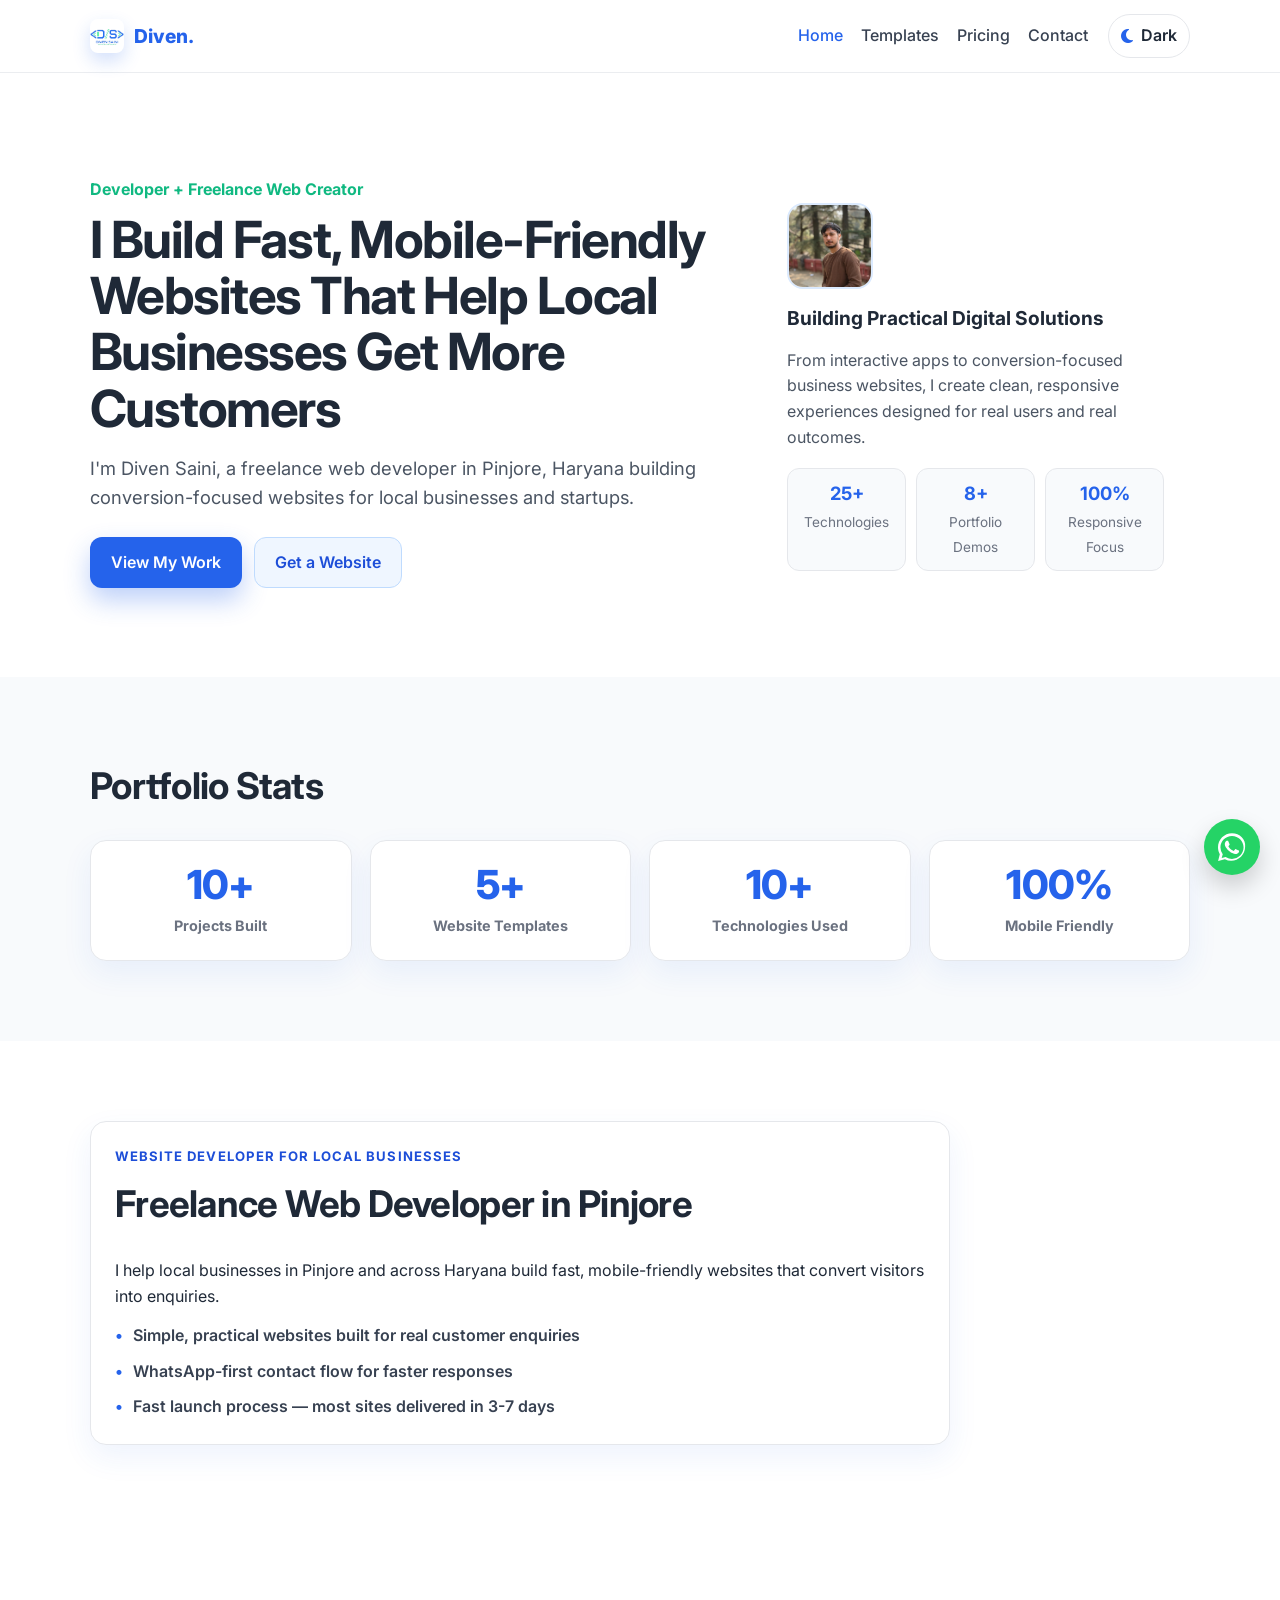
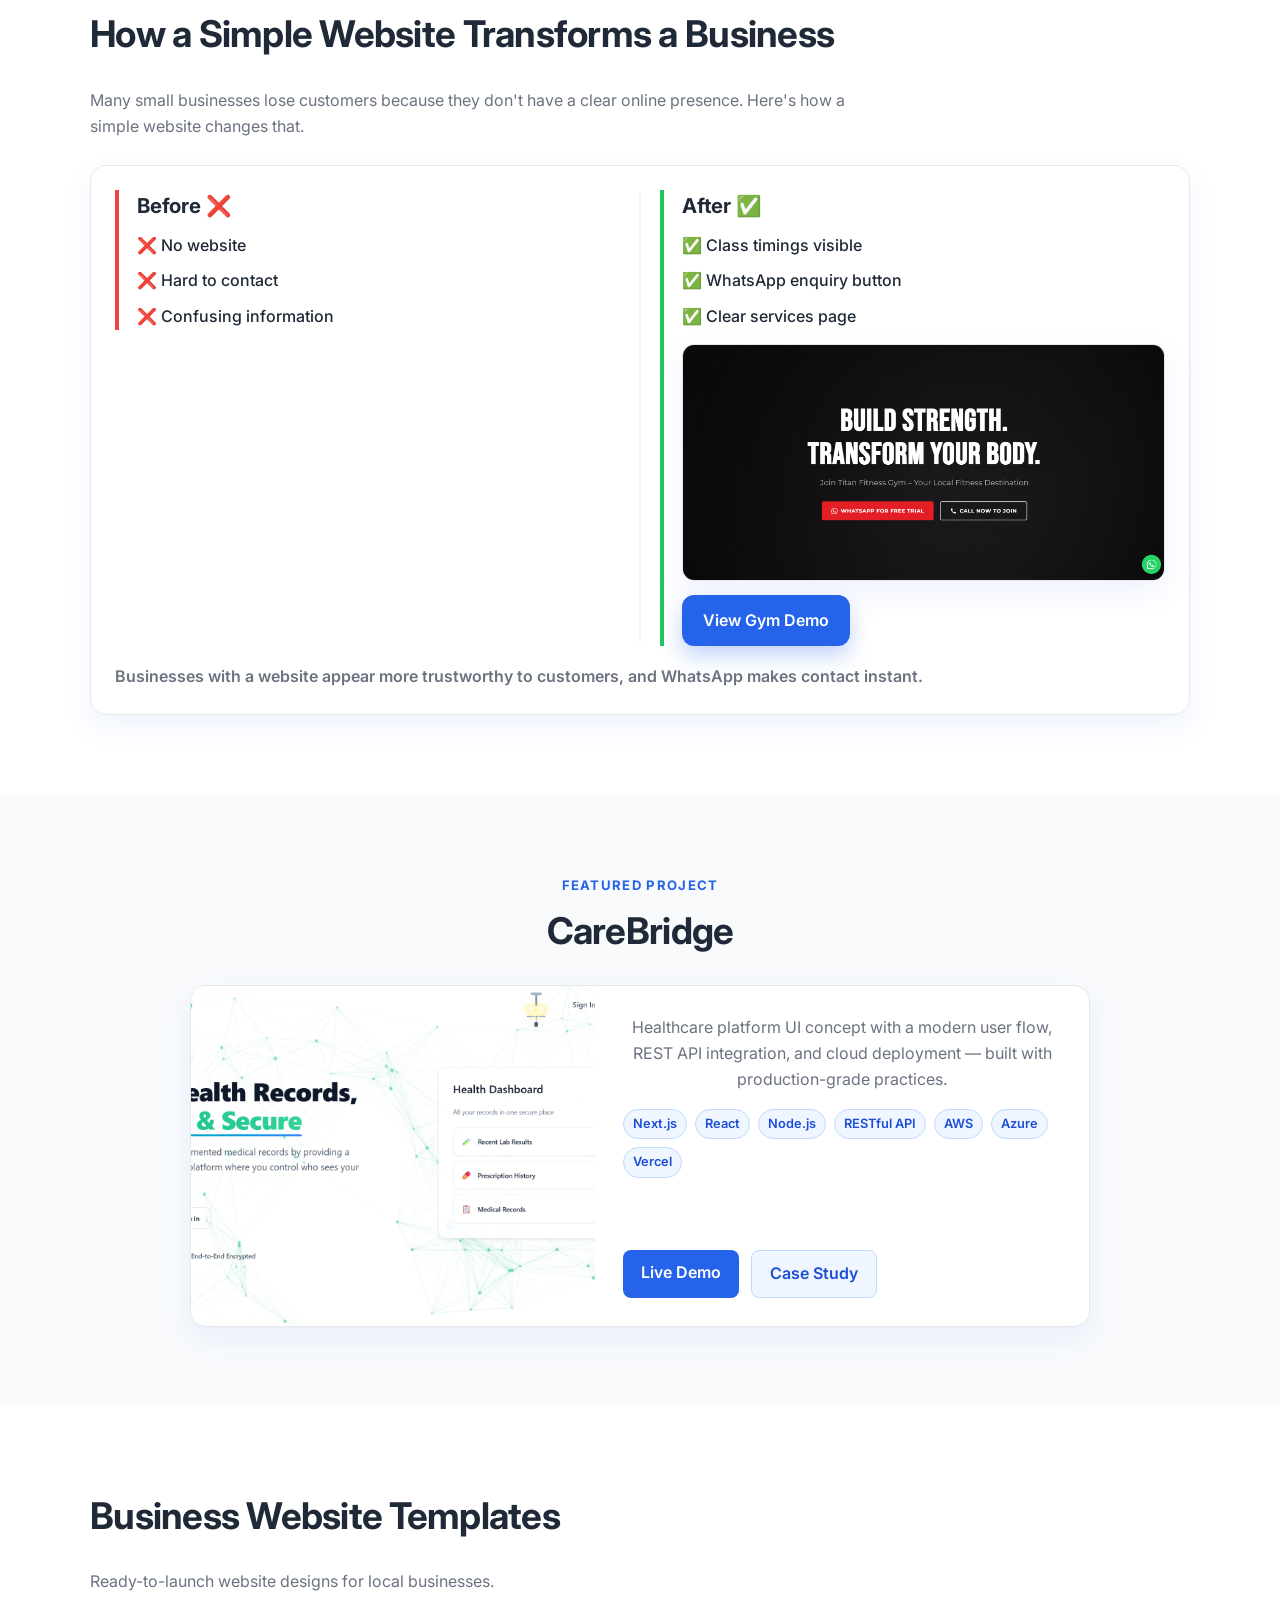
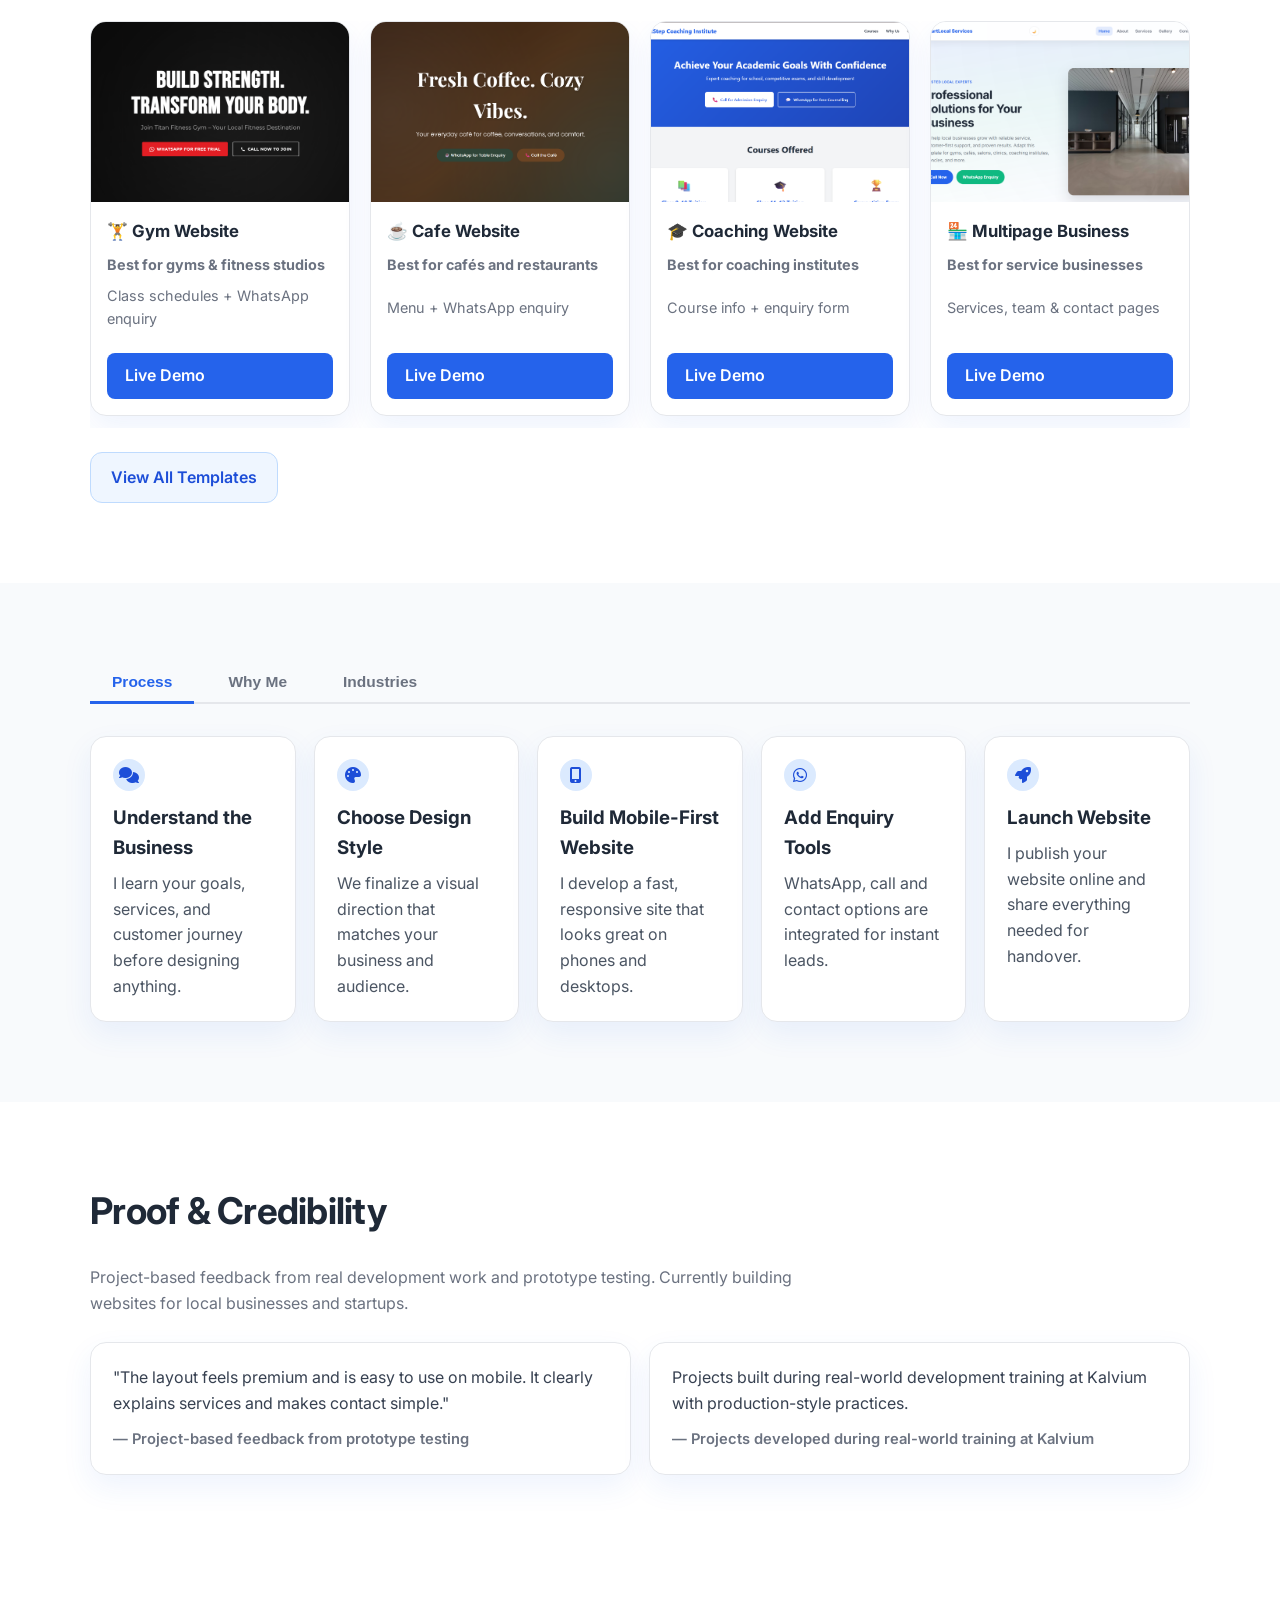
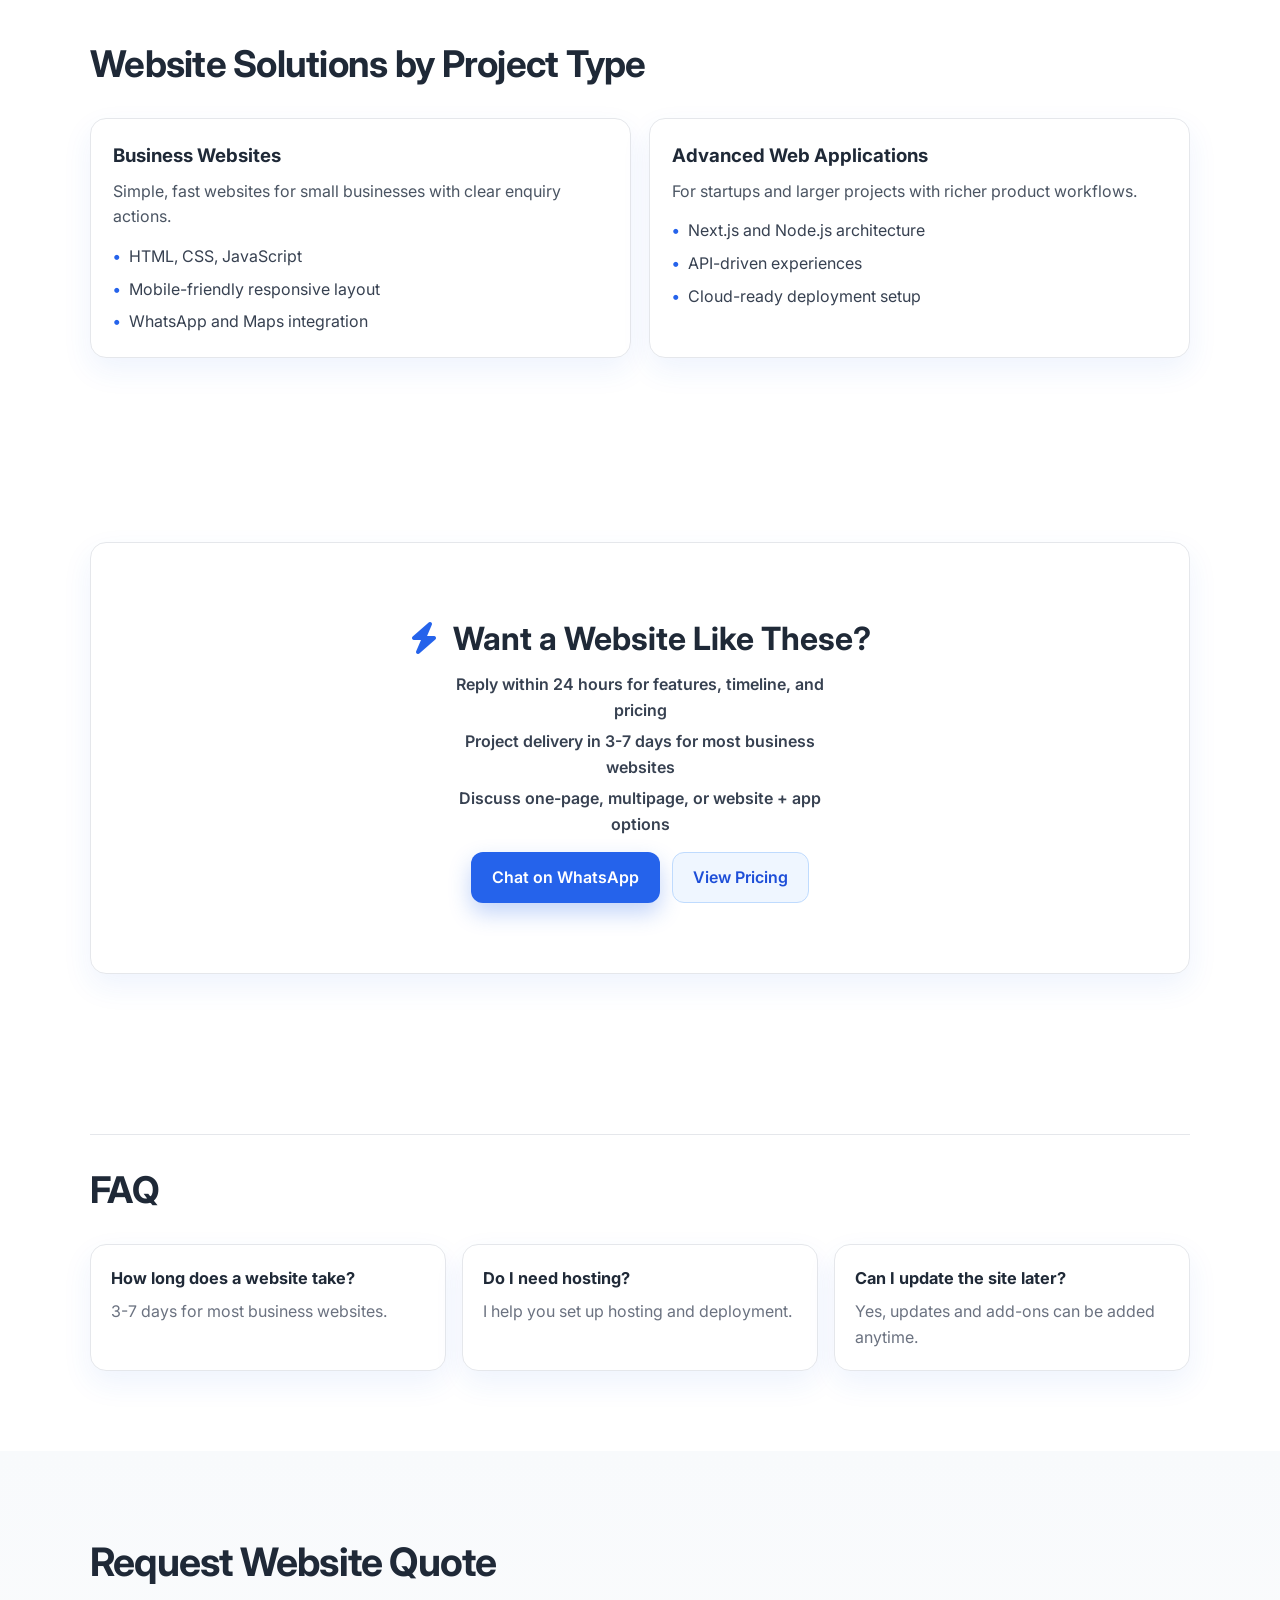
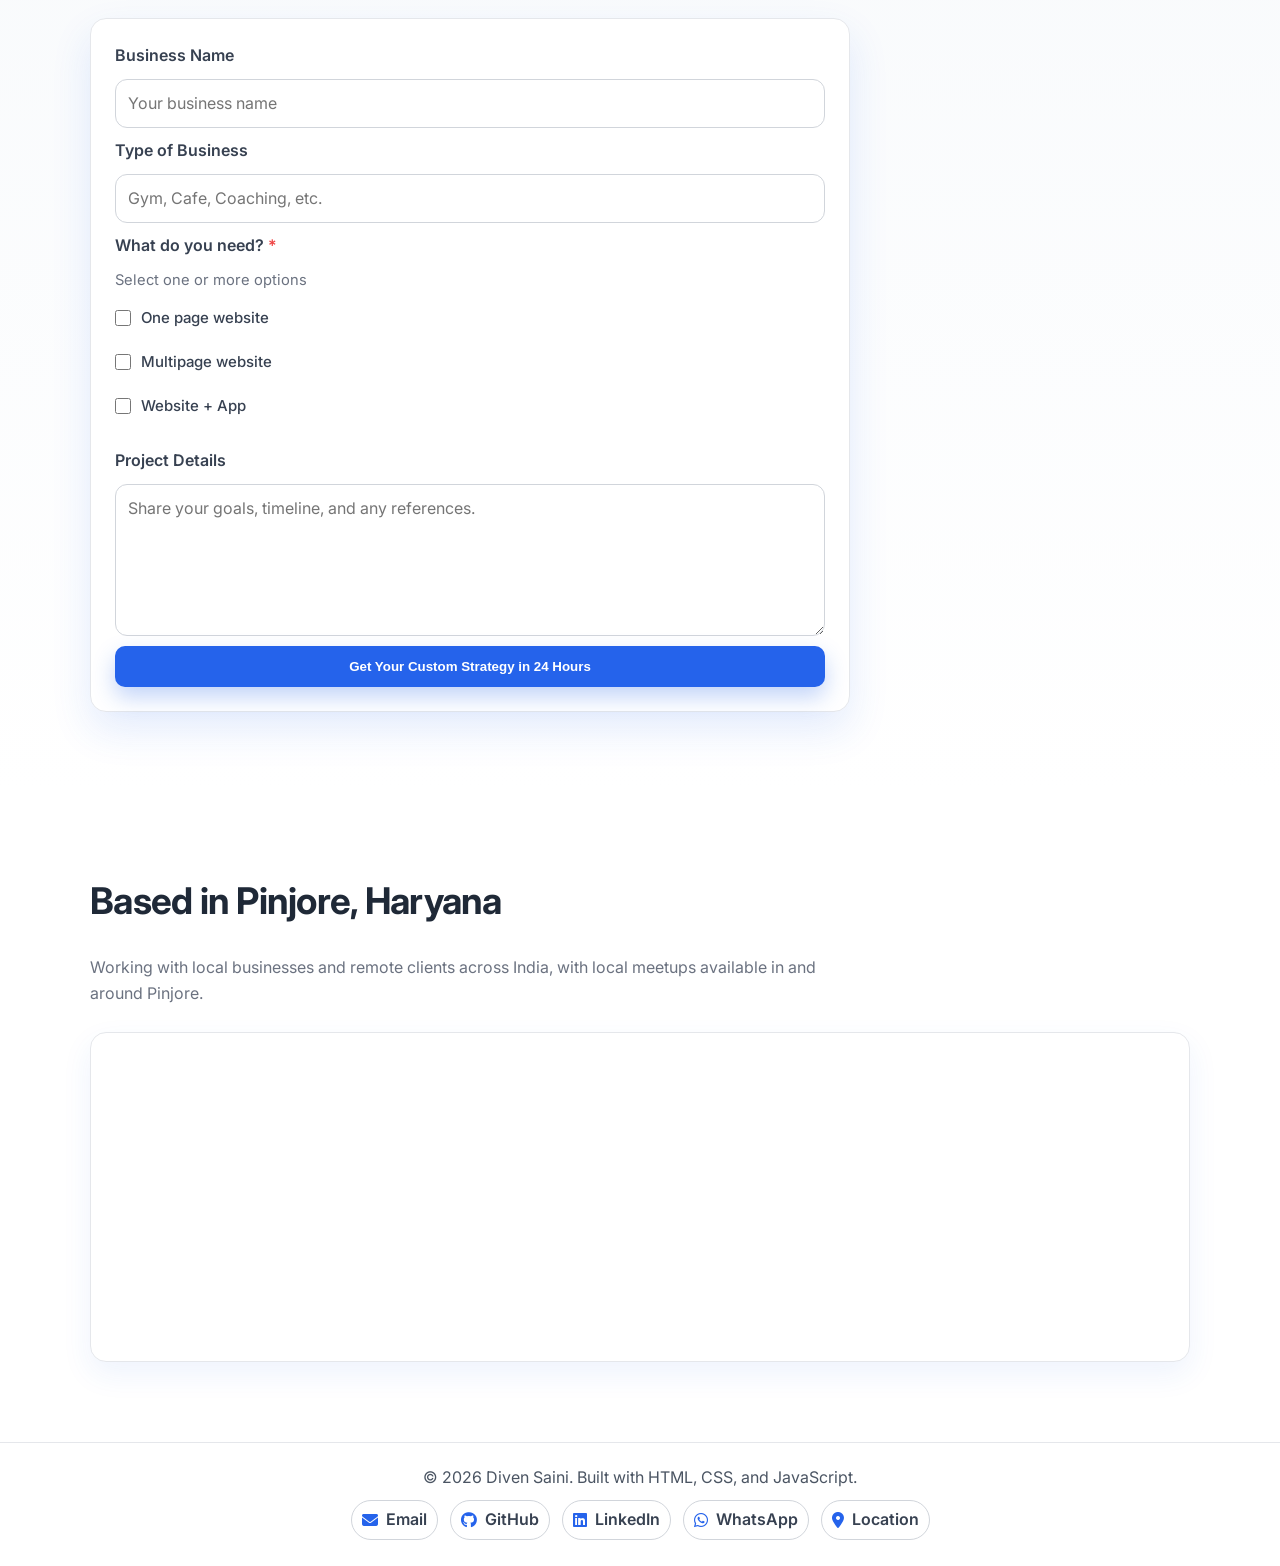
==== commit fc3628f1: "Fixing" ====
--- a/portfolio-website/index.html
+++ b/portfolio-website/index.html
@@ -5,18 +5,18 @@
     <meta name="viewport" content="width=device-width, initial-scale=1.0" />
     <meta
       name="description"
-      content="Diven Saini - Developer and freelance web portfolio featuring modern projects, business website templates, and services."
+      content="Freelance web developer in Pinjore building mobile-friendly websites for gyms, cafes, coaching institutes, and local businesses."
     />
-    <meta property="og:title" content="Diven Saini | Developer Portfolio" />
-    <meta property="og:description" content="Fast, mobile-friendly websites that help local businesses get more customers." />
+    <meta property="og:title" content="Freelance Web Developer in Pinjore | Business Websites" />
+    <meta property="og:description" content="Website developer for local businesses in Pinjore and Haryana. Fast, mobile-friendly websites that convert visitors into enquiries." />
     <meta property="og:type" content="website" />
     <meta property="og:image" content="images/carebridge.png" />
     <meta property="og:url" content="https://diven009.github.io/Diven-Developer-Portfolio/" />
     <meta name="twitter:card" content="summary_large_image" />
-    <meta name="twitter:title" content="Diven Saini | Developer Portfolio" />
-    <meta name="twitter:description" content="Fast, mobile-friendly websites that help local businesses get more customers." />
+    <meta name="twitter:title" content="Freelance Web Developer in Pinjore | Business Websites" />
+    <meta name="twitter:description" content="Website developer for local businesses in Pinjore and Haryana. Fast, mobile-friendly websites that convert visitors into enquiries." />
     <meta name="twitter:image" content="images/carebridge.png" />
-    <title>Diven Saini | Developer Portfolio</title>
+    <title>Freelance Web Developer in Pinjore | Business Websites</title>
     <link rel="icon" type="image/png" href="images/Logo.png" />
     <link rel="preconnect" href="https://fonts.googleapis.com" />
     <link rel="preconnect" href="https://fonts.gstatic.com" crossorigin />
@@ -64,10 +64,10 @@
             <p class="eyebrow">Developer + Freelance Web Creator</p>
             <h1>I Build Fast, Mobile-Friendly Websites That Help Local Businesses Get More Customers</h1>
             <p class="hero-subtext">
-              I'm Diven Saini, a freelance developer building conversion-focused websites for local businesses in Pinjore, Haryana and beyond.
+              I'm Diven Saini, a freelance web developer in Pinjore, Haryana building conversion-focused websites for local businesses and startups.
             </p>
             <div class="hero-actions">
-              <a href="#featured-projects" class="btn btn-primary">View My Work</a>
+              <a href="#featured-project" class="btn btn-primary">View My Work</a>
               <a href="pricing.html" class="btn btn-secondary">Get a Website</a>
             </div>
           </div>
@@ -108,240 +108,24 @@
         </div>
       </section>
 
-      <section class="section" id="problem-solution">
-        <div class="container">
-          <h2 class="section-title reveal">Client Problem → Solution</h2>
-          <div class="cards-grid services-grid">
-            <article class="card service-card reveal">
-              <h3>Before</h3>
-              <ul class="tech-list">
-                <li>No website to represent the business</li>
-                <li>Contact details hard to find for customers</li>
-                <li>Low online visibility on Google search</li>
-              </ul>
-            </article>
-            <article class="card service-card reveal">
-              <h3>After</h3>
-              <ul class="tech-list">
-                <li>Clear service pages that build trust fast</li>
-                <li>Instant WhatsApp and call enquiry options</li>
-                <li>Responsive website built for every device</li>
-              </ul>
-            </article>
-          </div>
-        </div>
-      </section>
-
-
-      <section class="section" id="featured-projects">
-        <div class="container">
-          <h2 class="section-title reveal">Featured Projects</h2>
-          <div class="cards-grid project-grid">
-            <article class="card project-card featured-project reveal">
-              <img src="images/carebridge.png" alt="CareBridge project preview" class="project-preview featured-preview" loading="lazy" />
-              <div class="project-content">
-                <p class="project-badge">Featured Project</p>
-                <h3>CareBridge</h3>
-                <p>Healthcare platform UI concept with a modern user flow and clean interface.</p>
-                <p class="project-type">Type: Web App UI</p>
-                <div class="project-tech"><span>Next.js</span><span>React.js</span><span>JavaScript (ES6+)</span><span>Node.js</span><span>RESTful API</span><span>AWS</span><span>Azure</span><span>Git</span><span>Vercel</span></div>
-                <div class="project-links project-buttons">
-                  <a href="https://carebridge-triforge.vercel.app/" target="_blank" rel="noopener" class="demo-btn">Live Demo</a>
-                  <a href="https://github.com/DIVEN009/S84-0126-TriForge-Full-Stack-With-NextjsAnd-AWS-Azure-CareBridge" target="_blank" rel="noopener" class="repo-btn">View Repository</a>
-                  <a href="carebridge-case-study.html" class="repo-btn">Case Study</a>
-                </div>
-              </div>
-            </article>
-            <article class="card project-card flip-card reveal" aria-label="Multipage Business Website project card">
-              <div class="project-card-inner">
-                <div class="project-face project-front">
-                  <img src="images/multipage-website.png" alt="Multipage business website project preview" class="project-preview" loading="lazy" />
-                  <div class="project-content project-front-content">
-                    <h3>Multipage Business Website</h3>
-                    <p class="project-summary">Professional multi-page website for modern local businesses.</p>
-                    <div class="project-links">
-                      <a href="https://multipage-business-demo.vercel.app" target="_blank" rel="noopener" class="demo-btn">Live Demo</a>
-                      <button type="button" class="flip-toggle-btn">More Info</button>
-                    </div>
-                  </div>
-                </div>
-                <div class="project-face project-back">
-                  <div class="project-content project-back-content">
-                    <p class="project-back-label">Business Website</p>
-                    <h3>More Details</h3>
-                    <p class="project-back-text">Built as a polished multi-section template with responsive layouts, service-focused sections, and a clear conversion path.</p>
-                    <div class="project-tech"><span>HTML5</span><span>CSS3</span><span>Vanilla JS</span><span>Responsive Design</span><span>Flexbox & Grid</span><span>Vercel</span></div>
-                    <p class="repo-line">Repository: <a href="https://github.com/DIVEN009/multipage-business-demo" target="_blank" rel="noopener">multipage-business-demo</a></p>
-                    <div class="project-links">
-                      <a href="https://github.com/DIVEN009/multipage-business-demo" target="_blank" rel="noopener" class="repo-btn">View Repository</a>
-                      <button type="button" class="flip-toggle-btn flip-back-btn">Back</button>
-                    </div>
-                  </div>
-                </div>
-              </div>
-            </article>
-            <article class="card project-card flip-card reveal" aria-label="Gym Website Template project card">
-              <div class="project-card-inner">
-                <div class="project-face project-front">
-                  <img src="images/Gym.png" alt="Gym website project preview" class="project-preview" loading="lazy" />
-                  <div class="project-content project-front-content">
-                    <h3>Gym Website Template</h3>
-                    <p class="project-summary">High-energy website demo made for gyms and fitness brands.</p>
-                    <div class="project-links">
-                      <a href="https://demo-gym-eight.vercel.app" target="_blank" rel="noopener" class="demo-btn">Live Demo</a>
-                      <button type="button" class="flip-toggle-btn">More Info</button>
-                    </div>
-                  </div>
-                </div>
-                <div class="project-face project-back">
-                  <div class="project-content project-back-content">
-                    <p class="project-back-label">Fitness Business Website</p>
-                    <h3>More Details</h3>
-                    <p class="project-back-text">Designed to feel bold and energetic with strong visual sections, responsive structure, and a clear promotional layout.</p>
-                    <div class="project-tech"><span>HTML5</span><span>CSS3</span><span>JavaScript</span><span>Responsive Design</span><span>Frontend UI</span></div>
-                    <p class="repo-line">Repository: <a href="https://github.com/DIVEN009/Demo-Gym" target="_blank" rel="noopener">Demo-Gym</a></p>
-                    <div class="project-links">
-                      <a href="https://github.com/DIVEN009/Demo-Gym" target="_blank" rel="noopener" class="repo-btn">View Repository</a>
-                      <button type="button" class="flip-toggle-btn flip-back-btn">Back</button>
-                    </div>
-                  </div>
-                </div>
-              </div>
-            </article>
-            <article class="card project-card flip-card reveal" aria-label="Cafe Website Template project card">
-              <div class="project-card-inner">
-                <div class="project-face project-front">
-                  <img src="images/Cafe.png" alt="Cafe website project preview" class="project-preview" loading="lazy" />
-                  <div class="project-content project-front-content">
-                    <h3>Cafe Website Template</h3>
-                    <p class="project-summary">Warm and inviting café website concept with modern branding.</p>
-                    <div class="project-links">
-                      <a href="https://cafe-demo-sooty.vercel.app" target="_blank" rel="noopener" class="demo-btn">Live Demo</a>
-                      <button type="button" class="flip-toggle-btn">More Info</button>
-                    </div>
-                  </div>
-                </div>
-                <div class="project-face project-back">
-                  <div class="project-content project-back-content">
-                    <p class="project-back-label">Café Business Website</p>
-                    <h3>More Details</h3>
-                    <p class="project-back-text">Focused on atmosphere and menu presentation with a clean flow that helps cafés highlight products and story.</p>
-                    <div class="project-tech"><span>HTML5</span><span>CSS3</span><span>JavaScript</span><span>Responsive Design</span><span>UI Layout</span></div>
-                    <p class="repo-line">Repository: <a href="https://github.com/DIVEN009/Cafe-demo" target="_blank" rel="noopener">Cafe-demo</a></p>
-                    <div class="project-links">
-                      <a href="https://github.com/DIVEN009/Cafe-demo" target="_blank" rel="noopener" class="repo-btn">View Repository</a>
-                      <button type="button" class="flip-toggle-btn flip-back-btn">Back</button>
-                    </div>
-                  </div>
-                </div>
-              </div>
-            </article>
-            <article class="card project-card flip-card reveal" aria-label="Coaching Institute Website project card">
-              <div class="project-card-inner">
-                <div class="project-face project-front">
-                  <img src="images/Institute.png" alt="Coaching institute website project preview" class="project-preview" loading="lazy" />
-                  <div class="project-content project-front-content">
-                    <h3>Coaching Institute Website</h3>
-                    <p class="project-summary">Clean educational website concept built for trust and clarity.</p>
-                    <div class="project-links">
-                      <a href="https://demo-coaching-ten.vercel.app" target="_blank" rel="noopener" class="demo-btn">Live Demo</a>
-                      <button type="button" class="flip-toggle-btn">More Info</button>
-                    </div>
-                  </div>
-                </div>
-                <div class="project-face project-back">
-                  <div class="project-content project-back-content">
-                    <p class="project-back-label">Education Website</p>
-                    <h3>More Details</h3>
-                    <p class="project-back-text">Created for institutes that need structured information, strong readability, and simple enquiry-focused sections.</p>
-                    <div class="project-tech"><span>HTML5</span><span>CSS3</span><span>JavaScript</span><span>Responsive Layout</span><span>Modern UI Components</span></div>
-                    <p class="repo-line">Repository: <a href="https://github.com/DIVEN009/demo-coaching" target="_blank" rel="noopener">demo-coaching</a></p>
-                    <div class="project-links">
-                      <a href="https://github.com/DIVEN009/demo-coaching" target="_blank" rel="noopener" class="repo-btn">View Repository</a>
-                      <button type="button" class="flip-toggle-btn flip-back-btn">Back</button>
-                    </div>
-                  </div>
-                </div>
-              </div>
-            </article>
-          </div>
-        </div>
-      </section>
-
-
-      <section class="section" id="templates">
-        <div class="container">
-          <h2 class="section-title reveal">Example Business Websites</h2>
-          <p class="section-subtitle reveal">
-            Visual previews of business website styles I build for gyms, cafés, coaching
-            institutes, and service businesses.
-          </p>
-          <div class="cards-grid template-grid">
-            <article class="card template-card reveal">
-              <img src="images/Gym.png" alt="Gym website template preview" class="template-preview" loading="lazy" />
-              <div class="template-content">
-                <h3>Gym Website</h3>
-                <a href="https://demo-gym-eight.vercel.app" target="_blank" rel="noopener">View Demo</a>
-              </div>
-            </article>
-            <article class="card template-card reveal">
-              <img src="images/Cafe.png" alt="Cafe website template preview" class="template-preview" loading="lazy" />
-              <div class="template-content">
-                <h3>Cafe Website</h3>
-                <a href="https://cafe-demo-sooty.vercel.app" target="_blank" rel="noopener">View Demo</a>
-              </div>
-            </article>
-            <article class="card template-card reveal">
-              <img src="images/Institute.png" alt="Coaching website template preview" class="template-preview" loading="lazy" />
-              <div class="template-content">
-                <h3>Coaching Website</h3>
-                <a href="https://demo-coaching-ten.vercel.app" target="_blank" rel="noopener">View Demo</a>
-              </div>
-            </article>
-            <article class="card template-card reveal">
-              <img src="images/multipage-website.png" alt="Multipage business website template preview" class="template-preview" loading="lazy" />
-              <div class="template-content">
-                <h3>Multipage Business Website</h3>
-                <a href="https://multipage-business-demo.vercel.app" target="_blank" rel="noopener">View Demo</a>
-              </div>
-            </article>
-          </div>
-          <a href="templates.html" class="btn btn-secondary" style="margin-top: 20px">View All Templates</a>
-        </div>
-      </section>
-
-      <section class="section alt-bg" id="process">
-        <div class="container">
-          <h2 class="section-title reveal">How I Build Your Website</h2>
-          <div class="cards-grid process-grid">
-            <article class="card process-card reveal">
-              <span class="step-badge"><i class="fa-solid fa-comments" aria-hidden="true"></i></span>
-              <h3>Understand the Business</h3>
-              <p>I learn your goals, services, and customer journey before designing anything.</p>
-            </article>
-            <article class="card process-card reveal">
-              <span class="step-badge"><i class="fa-solid fa-palette" aria-hidden="true"></i></span>
-              <h3>Choose Design Style</h3>
-              <p>We finalize a visual direction that matches your business and audience.</p>
-            </article>
-            <article class="card process-card reveal">
-              <span class="step-badge"><i class="fa-solid fa-mobile-screen-button" aria-hidden="true"></i></span>
-              <h3>Build Mobile-First Website</h3>
-              <p>I develop a fast, responsive site that looks great on phones and desktops.</p>
-            </article>
-            <article class="card process-card reveal">
-              <span class="step-badge"><i class="fa-brands fa-whatsapp" aria-hidden="true"></i></span>
-              <h3>Add Enquiry Tools</h3>
-              <p>WhatsApp, call and contact options are integrated for instant leads.</p>
-            </article>
-            <article class="card process-card reveal">
-              <span class="step-badge"><i class="fa-solid fa-rocket" aria-hidden="true"></i></span>
-              <h3>Launch Website</h3>
-              <p>I publish your website online and share everything needed for handover.</p>
-            </article>
-          </div>
-        </div>
-      </section>
+      <section class="section" id="local-seo-intro">
+        <div class="container">
+          <article class="card local-seo-card reveal">
+            <p class="local-seo-eyebrow">Website Developer for Local Businesses</p>
+            <h2 class="section-title">Freelance Web Developer in Pinjore</h2>
+            <p>
+              I help local businesses in Pinjore and across Haryana build fast, mobile-friendly websites
+              that convert visitors into enquiries.
+            </p>
+            <ul class="about-points" style="margin-top: 14px">
+              <li>Simple, practical websites built for real customer enquiries</li>
+              <li>WhatsApp-first contact flow for faster responses</li>
+              <li>Fast launch process — most sites delivered in 3-7 days</li>
+            </ul>
+          </article>
+        </div>
+      </section>
+
 
       <section class="section" id="business-transformation">
         <div class="container">
@@ -376,43 +160,149 @@
         </div>
       </section>
 
-      <section class="section" id="why-choose">
-        <div class="container">
-          <h2 class="section-title reveal">Why Businesses Choose Me</h2>
-          <div class="why-grid">
-            <article class="why-card reveal">
-              <h3>⚡ Fast Delivery</h3>
-              <p>3-7 day turnaround for most business websites.</p>
-            </article>
-            <article class="why-card reveal">
-              <h3>📱 Mobile-First Design</h3>
-              <p>Built for modern phones first, then optimized across all screens.</p>
-            </article>
-            <article class="why-card reveal">
-              <h3>💬 Direct Communication</h3>
-              <p>You work directly with me for clear updates and faster delivery.</p>
-            </article>
-            <article class="why-card reveal">
-              <h3>🛠️ Practical Business Focus</h3>
-              <p>Each website is structured to improve enquiries and customer trust.</p>
-            </article>
-            <article class="why-card reveal">
-              <h3>💰 Affordable for Local Businesses</h3>
-              <p>Transparent and budget-friendly packages without cutting quality.</p>
-            </article>
-          </div>
-        </div>
-      </section>
-
-      <section class="section alt-bg" id="perfect-for">
-        <div class="container">
-          <h2 class="section-title reveal">Perfect For</h2>
-          <div class="industry-grid">
-            <article class="industry-card reveal">🏋️ Gyms</article>
-            <article class="industry-card reveal">☕ Cafes</article>
-            <article class="industry-card reveal">🎓 Coaching Institutes</article>
-            <article class="industry-card reveal">🏪 Small Businesses</article>
-            <article class="industry-card reveal">🛍️ Local Brands & Services</article>
+      <section class="section alt-bg" id="featured-project">
+        <div class="container" style="text-align: center">
+          <p class="section-eyebrow reveal">Featured Project</p>
+          <h2 class="section-title reveal">CareBridge</h2>
+          <article class="card featured-project-card reveal">
+            <img src="images/carebridge.png" alt="CareBridge healthcare platform preview" class="featured-project-img" loading="lazy" />
+            <div class="featured-project-body">
+              <p class="featured-project-desc">Healthcare platform UI concept with a modern user flow, REST API integration, and cloud deployment — built with production-grade practices.</p>
+              <div class="project-tech">
+                <span>Next.js</span>
+                <span>React</span>
+                <span>Node.js</span>
+                <span>RESTful API</span>
+                <span>AWS</span>
+                <span>Azure</span>
+                <span>Vercel</span>
+              </div>
+              <div class="project-links">
+                <a href="https://carebridge-triforge.vercel.app/" target="_blank" rel="noopener" class="demo-btn">Live Demo</a>
+                <a href="carebridge-case-study.html" class="repo-btn">Case Study</a>
+              </div>
+            </div>
+          </article>
+        </div>
+      </section>
+
+      <section class="section" id="business-templates">
+        <div class="container">
+          <h2 class="section-title reveal">Business Website Templates</h2>
+          <p class="section-subtitle reveal">Ready-to-launch website designs for local businesses.</p>
+          <div class="industry-carousel reveal">
+            <article class="card industry-demo-card">
+              <img src="images/Gym.png" alt="Gym website template preview" class="industry-demo-img" loading="lazy" />
+              <div class="industry-demo-body">
+                <h3>🏋️ Gym Website</h3>
+                <p class="template-tagline">Best for gyms &amp; fitness studios</p>
+                <p class="template-features">Class schedules + WhatsApp enquiry</p>
+                <a href="https://demo-gym-eight.vercel.app" target="_blank" rel="noopener" class="demo-btn">Live Demo</a>
+              </div>
+            </article>
+            <article class="card industry-demo-card">
+              <img src="images/Cafe.png" alt="Cafe website template preview" class="industry-demo-img" loading="lazy" />
+              <div class="industry-demo-body">
+                <h3>☕ Cafe Website</h3>
+                <p class="template-tagline">Best for cafés and restaurants</p>
+                <p class="template-features">Menu + WhatsApp enquiry</p>
+                <a href="https://cafe-demo-sooty.vercel.app" target="_blank" rel="noopener" class="demo-btn">Live Demo</a>
+              </div>
+            </article>
+            <article class="card industry-demo-card">
+              <img src="images/Institute.png" alt="Coaching institute website template preview" class="industry-demo-img" loading="lazy" />
+              <div class="industry-demo-body">
+                <h3>🎓 Coaching Website</h3>
+                <p class="template-tagline">Best for coaching institutes</p>
+                <p class="template-features">Course info + enquiry form</p>
+                <a href="https://demo-coaching-ten.vercel.app" target="_blank" rel="noopener" class="demo-btn">Live Demo</a>
+              </div>
+            </article>
+            <article class="card industry-demo-card">
+              <img src="images/multipage-website.png" alt="Multipage business website template preview" class="industry-demo-img" loading="lazy" />
+              <div class="industry-demo-body">
+                <h3>🏪 Multipage Business</h3>
+                <p class="template-tagline">Best for service businesses</p>
+                <p class="template-features">Services, team &amp; contact pages</p>
+                <a href="https://multipage-business-demo.vercel.app" target="_blank" rel="noopener" class="demo-btn">Live Demo</a>
+              </div>
+            </article>
+          </div>
+          <a href="templates.html" class="btn btn-secondary" style="margin-top: 24px">View All Templates</a>
+        </div>
+      </section>
+
+      <section class="section alt-bg" id="about-tabs">
+        <div class="container">
+          <div class="tabs-header">
+            <button class="tab-btn active" data-tab="process">Process</button>
+            <button class="tab-btn" data-tab="why-me">Why Me</button>
+            <button class="tab-btn" data-tab="industries">Industries</button>
+          </div>
+
+          <div class="tab-pane active" id="tab-process">
+            <div class="cards-grid process-grid">
+              <article class="card process-card">
+                <span class="step-badge"><i class="fa-solid fa-comments" aria-hidden="true"></i></span>
+                <h3>Understand the Business</h3>
+                <p>I learn your goals, services, and customer journey before designing anything.</p>
+              </article>
+              <article class="card process-card">
+                <span class="step-badge"><i class="fa-solid fa-palette" aria-hidden="true"></i></span>
+                <h3>Choose Design Style</h3>
+                <p>We finalize a visual direction that matches your business and audience.</p>
+              </article>
+              <article class="card process-card">
+                <span class="step-badge"><i class="fa-solid fa-mobile-screen-button" aria-hidden="true"></i></span>
+                <h3>Build Mobile-First Website</h3>
+                <p>I develop a fast, responsive site that looks great on phones and desktops.</p>
+              </article>
+              <article class="card process-card">
+                <span class="step-badge"><i class="fa-brands fa-whatsapp" aria-hidden="true"></i></span>
+                <h3>Add Enquiry Tools</h3>
+                <p>WhatsApp, call and contact options are integrated for instant leads.</p>
+              </article>
+              <article class="card process-card">
+                <span class="step-badge"><i class="fa-solid fa-rocket" aria-hidden="true"></i></span>
+                <h3>Launch Website</h3>
+                <p>I publish your website online and share everything needed for handover.</p>
+              </article>
+            </div>
+          </div>
+
+          <div class="tab-pane" id="tab-why-me">
+            <div class="why-grid">
+              <article class="why-card">
+                <h3>⚡ Fast Delivery</h3>
+                <p>3-7 day turnaround for most business websites.</p>
+              </article>
+              <article class="why-card">
+                <h3>📱 Mobile-First Design</h3>
+                <p>Built for modern phones first, then optimized across all screens.</p>
+              </article>
+              <article class="why-card">
+                <h3>💬 Direct Communication</h3>
+                <p>You work directly with me for clear updates and faster delivery.</p>
+              </article>
+              <article class="why-card">
+                <h3>🛠️ Practical Business Focus</h3>
+                <p>Each website is structured to improve enquiries and customer trust.</p>
+              </article>
+              <article class="why-card">
+                <h3>💰 Affordable for Local Businesses</h3>
+                <p>Transparent and budget-friendly packages without cutting quality.</p>
+              </article>
+            </div>
+          </div>
+
+          <div class="tab-pane" id="tab-industries">
+            <div class="industry-grid">
+              <article class="industry-card">🏋️ Gyms</article>
+              <article class="industry-card">☕ Cafes</article>
+              <article class="industry-card">🎓 Coaching Institutes</article>
+              <article class="industry-card">🏪 Small Businesses</article>
+              <article class="industry-card">🛍️ Local Brands &amp; Services</article>
+            </div>
           </div>
         </div>
       </section>
@@ -420,41 +310,55 @@
       <section class="section" id="social-proof">
         <div class="container">
           <h2 class="section-title reveal">Proof & Credibility</h2>
-          <p class="section-subtitle reveal">Client testimonials are being added as current projects go live.</p>
+          <p class="section-subtitle reveal">Project-based feedback from real development work and prototype testing. Currently building websites for local businesses and startups.</p>
           <div class="cards-grid services-grid testimonials-grid">
             <article class="card testimonial-card reveal">
               <p>"The layout feels premium and is easy to use on mobile. It clearly explains services and makes contact simple."</p>
-              <span>— Pre-launch business feedback</span>
+              <span>— Project-based feedback from prototype testing</span>
             </article>
             <article class="card testimonial-card reveal">
               <p>Projects built during real-world development training at Kalvium with production-style practices.</p>
-              <span>— Development track experience</span>
-            </article>
-          </div>
-        </div>
-      </section>
-
-      <section class="section alt-bg" id="about-diven">
-        <div class="container">
-          <h2 class="section-title reveal">Why I Build for Local Businesses</h2>
-          <article class="card service-card reveal">
-            <p>
-              I focus on local businesses because most owners need practical websites that bring real enquiries, not just attractive pages.
-              My process starts with your customer journey, then I design for speed, trust, and clear actions like WhatsApp and quote requests.
-            </p>
-            <p>
-              The goal is simple: help your business look professional online and convert visitors into leads faster.
-            </p>
-          </article>
-        </div>
-      </section>
+              <span>— Projects developed during real-world training at Kalvium</span>
+            </article>
+          </div>
+        </div>
+      </section>
+
+      <section class="section" id="service-positioning">
+        <div class="container">
+          <h2 class="section-title reveal">Website Solutions by Project Type</h2>
+          <div class="cards-grid services-grid">
+            <article class="card service-card reveal">
+              <h3>Business Websites</h3>
+              <p>Simple, fast websites for small businesses with clear enquiry actions.</p>
+              <ul class="tech-list">
+                <li>HTML, CSS, JavaScript</li>
+                <li>Mobile-friendly responsive layout</li>
+                <li>WhatsApp and Maps integration</li>
+              </ul>
+            </article>
+            <article class="card service-card reveal">
+              <h3>Advanced Web Applications</h3>
+              <p>For startups and larger projects with richer product workflows.</p>
+              <ul class="tech-list">
+                <li>Next.js and Node.js architecture</li>
+                <li>API-driven experiences</li>
+                <li>Cloud-ready deployment setup</li>
+              </ul>
+            </article>
+          </div>
+        </div>
+      </section>
+
+
 
       <section class="section" id="quick-contact">
         <div class="container">
           <article class="card pricing-cta reveal">
-            <h3>Want a Website Like These?</h3>
+            <h3><i class="fa-solid fa-bolt" aria-hidden="true"></i> Want a Website Like These?</h3>
             <ul class="pricing-highlights">
-              <li>Get a quick response on features, timeline, and pricing</li>
+              <li>Reply within 24 hours for features, timeline, and pricing</li>
+              <li>Project delivery in 3-7 days for most business websites</li>
               <li>Discuss one-page, multipage, or website + app options</li>
             </ul>
             <div class="hero-actions" style="justify-content: center">
@@ -462,6 +366,26 @@
               <a href="pricing.html" class="btn btn-secondary">View Pricing</a>
             </div>
           </article>
+        </div>
+      </section>
+
+      <section class="section" id="faq">
+        <div class="container">
+          <h2 class="section-title reveal">FAQ</h2>
+          <div class="faq-grid">
+            <article class="card faq-item reveal">
+              <h3>How long does a website take?</h3>
+              <p>3-7 days for most business websites.</p>
+            </article>
+            <article class="card faq-item reveal">
+              <h3>Do I need hosting?</h3>
+              <p>I help you set up hosting and deployment.</p>
+            </article>
+            <article class="card faq-item reveal">
+              <h3>Can I update the site later?</h3>
+              <p>Yes, updates and add-ons can be added anytime.</p>
+            </article>
+          </div>
         </div>
       </section>
 
--- a/portfolio-website/css/style.css
+++ b/portfolio-website/css/style.css
@@ -95,7 +95,7 @@
 }
 
 .section {
-  padding: 90px 0;
+  padding: 80px 0;
 }
 
 .alt-bg {
@@ -666,7 +666,7 @@
 
 .template-preview {
   width: 100%;
-  height: 160px;
+  height: 180px;
   object-fit: cover;
   filter: brightness(0.92);
   border-top-left-radius: 12px;
@@ -794,8 +794,14 @@
   box-shadow: none;
 }
 
-.project-card.flip-card:hover .project-face {
+.project-card.flip-card:hover .project-front {
   transform: translateY(-6px);
+  border-color: #bfdbfe;
+  box-shadow: 0 20px 42px rgba(37, 99, 235, 0.14);
+}
+
+.project-card.flip-card:hover .project-back {
+  transform: rotateY(180deg) translateY(-6px);
   border-color: #bfdbfe;
   box-shadow: 0 20px 42px rgba(37, 99, 235, 0.14);
 }
@@ -1077,13 +1083,18 @@
 
 .pricing-cta {
   margin-top: 24px;
-  padding: 26px;
+  padding: 70px 30px;
   text-align: center;
 }
 
 .pricing-cta h3 {
   margin-bottom: 8px;
-  font-size: clamp(1.3rem, 2.5vw, 1.7rem);
+  font-size: clamp(1.45rem, 2.8vw, 2rem);
+}
+
+.pricing-cta h3 i {
+  color: var(--primary);
+  margin-right: 8px;
 }
 
 .pricing-highlights {
@@ -1269,6 +1280,20 @@
   font-size: 0.9rem;
 }
 
+.local-seo-card {
+  padding: 24px;
+  max-width: 860px;
+}
+
+.local-seo-eyebrow {
+  font-size: 0.82rem;
+  font-weight: 700;
+  text-transform: uppercase;
+  letter-spacing: 0.08em;
+  color: #1d4ed8;
+  margin-bottom: 8px;
+}
+
 .transformation-card {
   padding: 24px;
   display: grid;
@@ -1349,6 +1374,110 @@
   font-weight: 600;
 }
 
+.preview-carousel {
+  display: grid;
+  grid-auto-flow: column;
+  grid-auto-columns: minmax(240px, 1fr);
+  gap: 16px;
+  overflow-x: auto;
+  padding-bottom: 8px;
+  scroll-snap-type: x mandatory;
+}
+
+.preview-item {
+  padding: 0;
+  overflow: hidden;
+  scroll-snap-align: start;
+}
+
+.preview-item h3 {
+  padding: 14px 16px 16px;
+  margin: 0;
+  font-size: 1rem;
+}
+
+.preview-item .template-preview {
+  height: 220px;
+}
+
+.starter-package-card {
+  padding: 32px;
+  max-width: 520px;
+  margin: 40px auto;
+  text-align: center;
+  border: 2px solid #93c5fd;
+  box-shadow: 0 20px 36px rgba(37, 99, 235, 0.14);
+}
+
+.starter-price {
+  font-size: 1.55rem;
+  font-weight: 800;
+  color: var(--primary);
+  margin-bottom: 10px;
+}
+
+.starter-package-card .pricing-highlights {
+  margin-bottom: 20px;
+}
+
+.starter-package-cta {
+  display: inline-flex;
+  margin: 0 auto;
+}
+
+#about-diven .service-card {
+  max-width: 820px;
+}
+
+.about-points {
+  list-style: none;
+  display: grid;
+  gap: 10px;
+}
+
+.about-points li {
+  position: relative;
+  padding-left: 18px;
+  color: #374151;
+  font-weight: 600;
+}
+
+.about-points li::before {
+  content: "•";
+  position: absolute;
+  left: 0;
+  color: var(--primary);
+}
+
+#service-positioning .service-card {
+  min-height: 180px;
+}
+
+.faq-grid {
+  display: grid;
+  grid-template-columns: repeat(3, minmax(0, 1fr));
+  gap: 16px;
+}
+
+#faq .container {
+  border-top: 1px solid var(--border);
+  padding-top: 26px;
+}
+
+.faq-item {
+  padding: 20px;
+}
+
+.faq-item h3 {
+  margin-bottom: 8px;
+  font-size: 1.02rem;
+}
+
+.faq-item p {
+  color: var(--muted);
+  margin-bottom: 0;
+}
+
 .testimonials-grid {
   margin-top: 22px;
 }
@@ -1373,6 +1502,15 @@
   display: grid;
   gap: 10px;
   max-width: 760px;
+  box-shadow: 0 18px 40px rgba(37, 99, 235, 0.12);
+}
+
+#request-quote {
+  background: linear-gradient(180deg, var(--alt-bg-surface) 0%, var(--card-bg) 100%);
+}
+
+#request-quote .section-title {
+  font-size: clamp(1.9rem, 3.2vw, 2.45rem);
 }
 
 .quote-form label {
@@ -1457,6 +1595,14 @@
   color: #cbd5e1;
 }
 
+body.dark-mode .about-points li {
+  color: #cbd5e1;
+}
+
+body.dark-mode .local-seo-eyebrow {
+  color: #93c5fd;
+}
+
 body.dark-mode .quote-form input[type="text"],
 body.dark-mode .quote-form input[type="email"],
 body.dark-mode .quote-form input[type="tel"],
@@ -1464,6 +1610,11 @@
   background: #0f172a;
   border-color: #334155;
   color: #e5e7eb;
+}
+
+body.dark-mode .starter-package-card {
+  border-color: #1d4ed8;
+  box-shadow: 0 20px 36px rgba(0, 0, 0, 0.35);
 }
 
 .footer-contact-links {
@@ -1719,6 +1870,10 @@
     grid-template-columns: repeat(2, minmax(0, 1fr));
   }
 
+  .faq-grid {
+    grid-template-columns: 1fr;
+  }
+
   .pricing-card.featured,
   .pricing-card.featured:hover {
     transform: none;
@@ -1825,11 +1980,17 @@
   }
 
   .section {
-    padding: 74px 0;
+    padding: 72px 0;
   }
 
   .hero {
     padding-top: 84px;
+  }
+}
+
+@media (max-width: 580px) {
+  .preview-carousel {
+    grid-auto-columns: minmax(86%, 1fr);
   }
 }
 
@@ -1848,11 +2009,15 @@
   }
 
   .section {
-    padding: 50px 20px;
+    padding: 56px 20px;
   }
 
   .quote-form {
     padding: 18px;
+  }
+
+  .pricing-cta {
+    padding: 54px 22px;
   }
 }
 
@@ -1889,4 +2054,276 @@
   .hero-metrics {
     grid-template-columns: 1fr;
   }
-}
+
+  .industry-carousel {
+    grid-auto-columns: minmax(88%, 1fr);
+  }
+
+  .tabs-header {
+    flex-wrap: wrap;
+    gap: 8px;
+  }
+
+  .tab-btn {
+    flex: 1 1 auto;
+    text-align: center;
+  }
+}
+
+/* ===== FEATURED PROJECT CARD ===== */
+.section-eyebrow {
+  text-align: center;
+  font-size: 0.82rem;
+  font-weight: 700;
+  letter-spacing: 0.1em;
+  text-transform: uppercase;
+  color: var(--primary);
+  margin-bottom: 6px;
+}
+
+.featured-project-card {
+  max-width: 900px;
+  margin: 0 auto;
+  display: flex;
+  flex-direction: column;
+  overflow: hidden;
+  padding: 0;
+}
+
+@media (min-width: 640px) {
+  .featured-project-card {
+    flex-direction: row;
+    align-items: stretch;
+  }
+}
+
+.featured-project-img {
+  width: 100%;
+  height: 260px;
+  object-fit: cover;
+  object-position: center;
+  display: block;
+  flex-shrink: 0;
+  border-radius: 0;
+}
+
+@media (min-width: 640px) {
+  .featured-project-img {
+    width: 45%;
+    height: 100%;
+    min-height: 340px;
+    align-self: stretch;
+  }
+}
+
+.featured-project-body {
+  padding: 28px;
+  display: flex;
+  flex-direction: column;
+  gap: 16px;
+  justify-content: center;
+}
+
+.featured-project-desc {
+  font-size: 1rem;
+  line-height: 1.65;
+  color: var(--muted);
+}
+
+/* Template card taglines */
+.template-tagline {
+  font-size: 0.88rem;
+  font-weight: 700;
+  color: var(--text);
+  margin: 0;
+}
+
+.template-features {
+  font-size: 0.83rem;
+  color: var(--muted);
+  margin: 0;
+}
+
+/* ===== TABS ===== */
+.tabs-header {
+  display: flex;
+  gap: 12px;
+  margin-bottom: 32px;
+  border-bottom: 2px solid var(--border);
+  padding-bottom: 0;
+}
+
+.tab-btn {
+  background: none;
+  border: none;
+  padding: 10px 22px;
+  font-size: 0.97rem;
+  font-weight: 600;
+  color: var(--muted);
+  cursor: pointer;
+  border-bottom: 3px solid transparent;
+  margin-bottom: -2px;
+  transition: color 0.2s, border-color 0.2s;
+  border-radius: 0;
+}
+
+.tab-btn:hover {
+  color: var(--text);
+}
+
+.tab-btn.active {
+  color: var(--primary);
+  border-bottom-color: var(--primary);
+}
+
+.tab-pane {
+  display: none;
+}
+
+.tab-pane.active {
+  display: block;
+}
+
+/* ===== INDUSTRY CAROUSEL ===== */
+.industry-carousel {
+  display: grid;
+  grid-auto-flow: column;
+  grid-auto-columns: minmax(260px, 1fr);
+  gap: 20px;
+  overflow-x: auto;
+  scroll-snap-type: x mandatory;
+  -webkit-overflow-scrolling: touch;
+  padding-bottom: 12px;
+}
+
+.industry-carousel::-webkit-scrollbar {
+  height: 5px;
+}
+
+.industry-carousel::-webkit-scrollbar-thumb {
+  background: var(--border);
+  border-radius: 4px;
+}
+
+.industry-demo-card {
+  scroll-snap-align: start;
+  display: flex;
+  flex-direction: column;
+  overflow: hidden;
+  min-width: 0;
+  transition: transform 0.25s, box-shadow 0.25s;
+}
+
+.industry-demo-card:hover {
+  transform: translateY(-5px);
+  box-shadow: 0 12px 28px var(--shadow);
+}
+
+.industry-demo-card--featured {
+  border: 2px solid var(--primary);
+}
+
+.industry-demo-img {
+  width: 100%;
+  height: 180px;
+  object-fit: cover;
+  display: block;
+  transition: transform 0.35s;
+}
+
+.industry-demo-card:hover .industry-demo-img {
+  transform: scale(1.04);
+}
+
+.industry-demo-body {
+  padding: 16px;
+  flex: 1;
+  display: flex;
+  flex-direction: column;
+  gap: 8px;
+}
+
+.industry-demo-body h3 {
+  font-size: 1.05rem;
+  margin: 0;
+}
+
+.industry-demo-body p {
+  font-size: 0.9rem;
+  color: var(--muted);
+  margin: 0;
+  flex: 1;
+}
+
+.industry-demo-body .project-links {
+  display: flex;
+  gap: 8px;
+  flex-wrap: wrap;
+  margin-top: 8px;
+}
+
+/* ===== WHY-GRID inside tab ===== */
+#tab-why-me .why-grid {
+  display: grid;
+  grid-template-columns: repeat(auto-fit, minmax(200px, 1fr));
+  gap: 16px;
+}
+
+.why-card {
+  background: var(--card-bg);
+  border: 1px solid var(--border);
+  border-radius: var(--radius);
+  padding: 20px;
+}
+
+.why-card h3 {
+  font-size: 1rem;
+  margin-bottom: 8px;
+}
+
+/* ===== INDUSTRY GRID inside tab ===== */
+#tab-industries .industry-grid {
+  display: grid;
+  grid-template-columns: repeat(auto-fit, minmax(140px, 1fr));
+  gap: 16px;
+}
+
+/* ===== BACK TO TOP ===== */
+.back-to-top {
+  position: fixed;
+  bottom: 88px;
+  right: 20px;
+  width: 42px;
+  height: 42px;
+  background: var(--primary);
+  color: #fff;
+  border-radius: 50%;
+  display: flex;
+  align-items: center;
+  justify-content: center;
+  font-size: 1rem;
+  box-shadow: 0 4px 14px var(--shadow);
+  opacity: 0;
+  pointer-events: none;
+  transition: opacity 0.3s, transform 0.3s;
+  z-index: 900;
+  transform: translateY(10px);
+}
+
+.back-to-top.visible {
+  opacity: 1;
+  pointer-events: auto;
+  transform: translateY(0);
+}
+
+.back-to-top:hover {
+  background: var(--accent);
+}
+
+body.dark-mode .tab-btn.active {
+  color: var(--primary);
+}
+
+body.dark-mode .why-card {
+  background: var(--card-bg);
+}
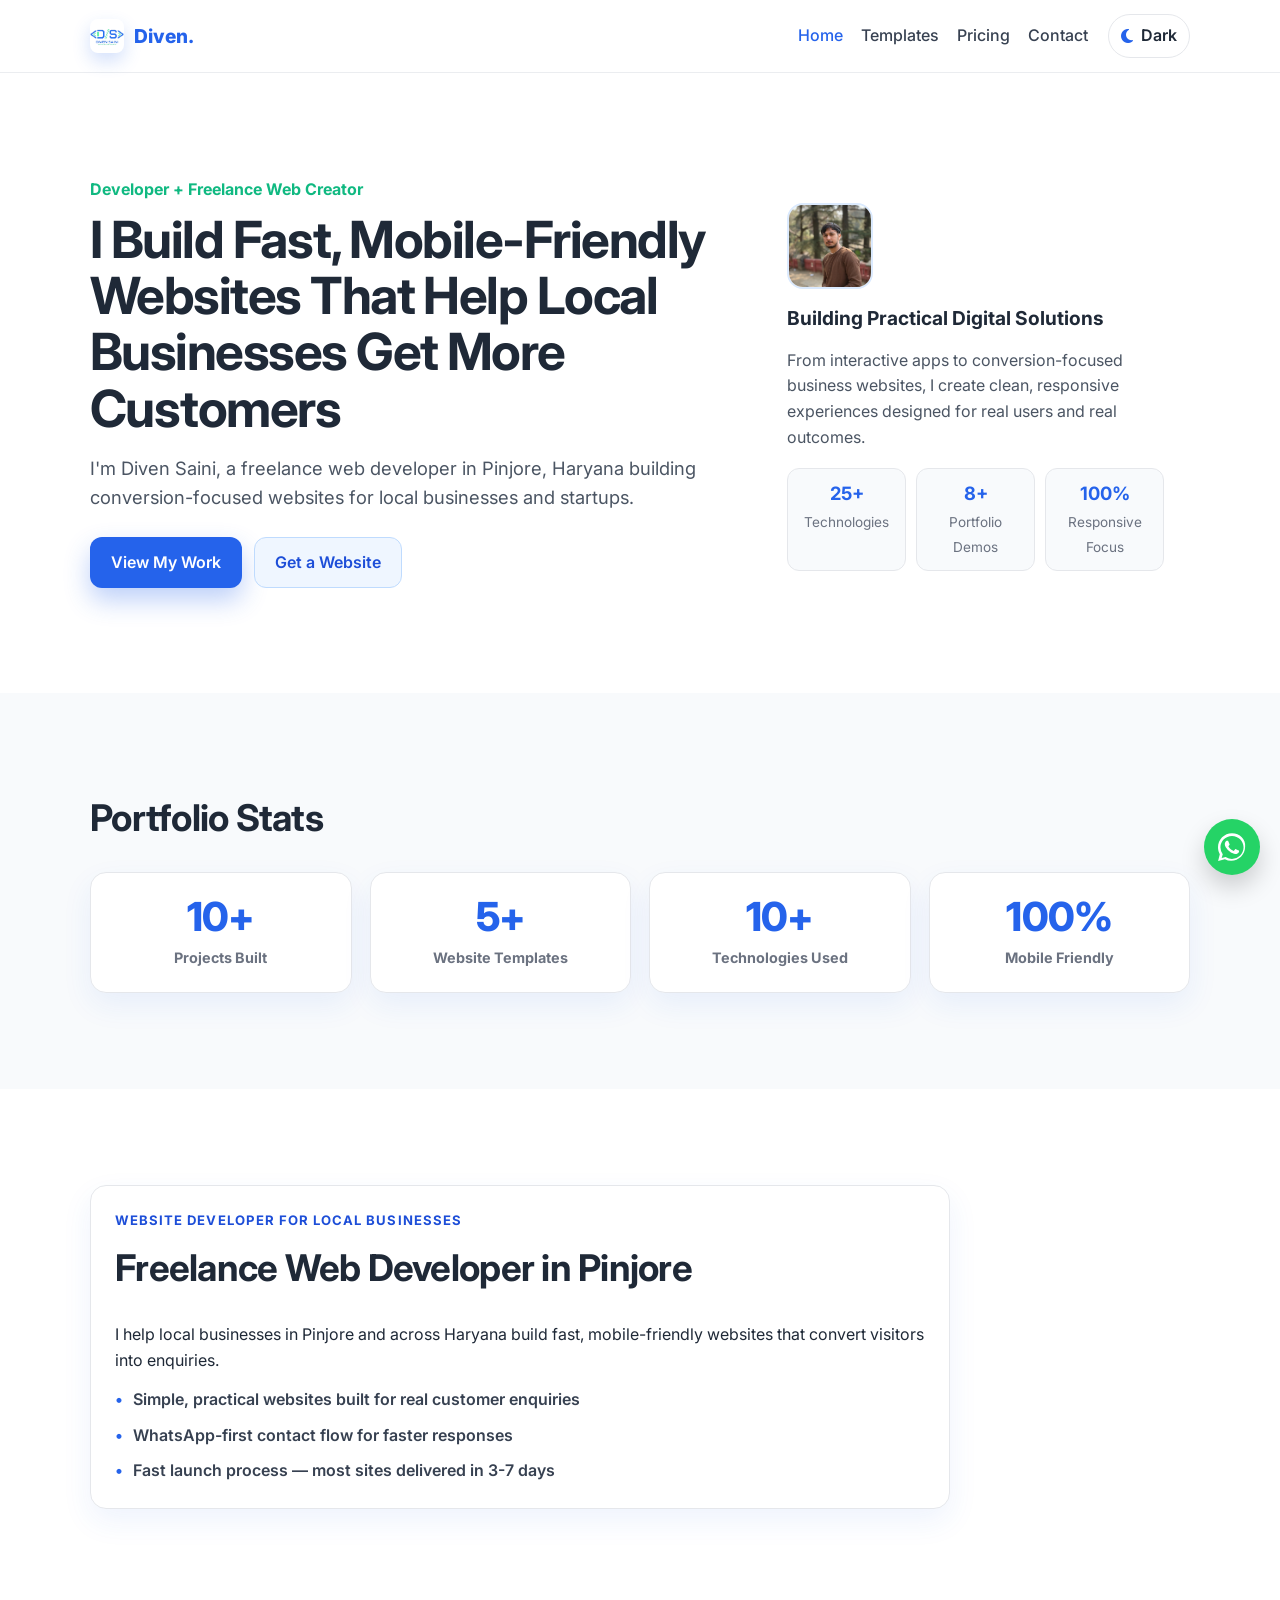
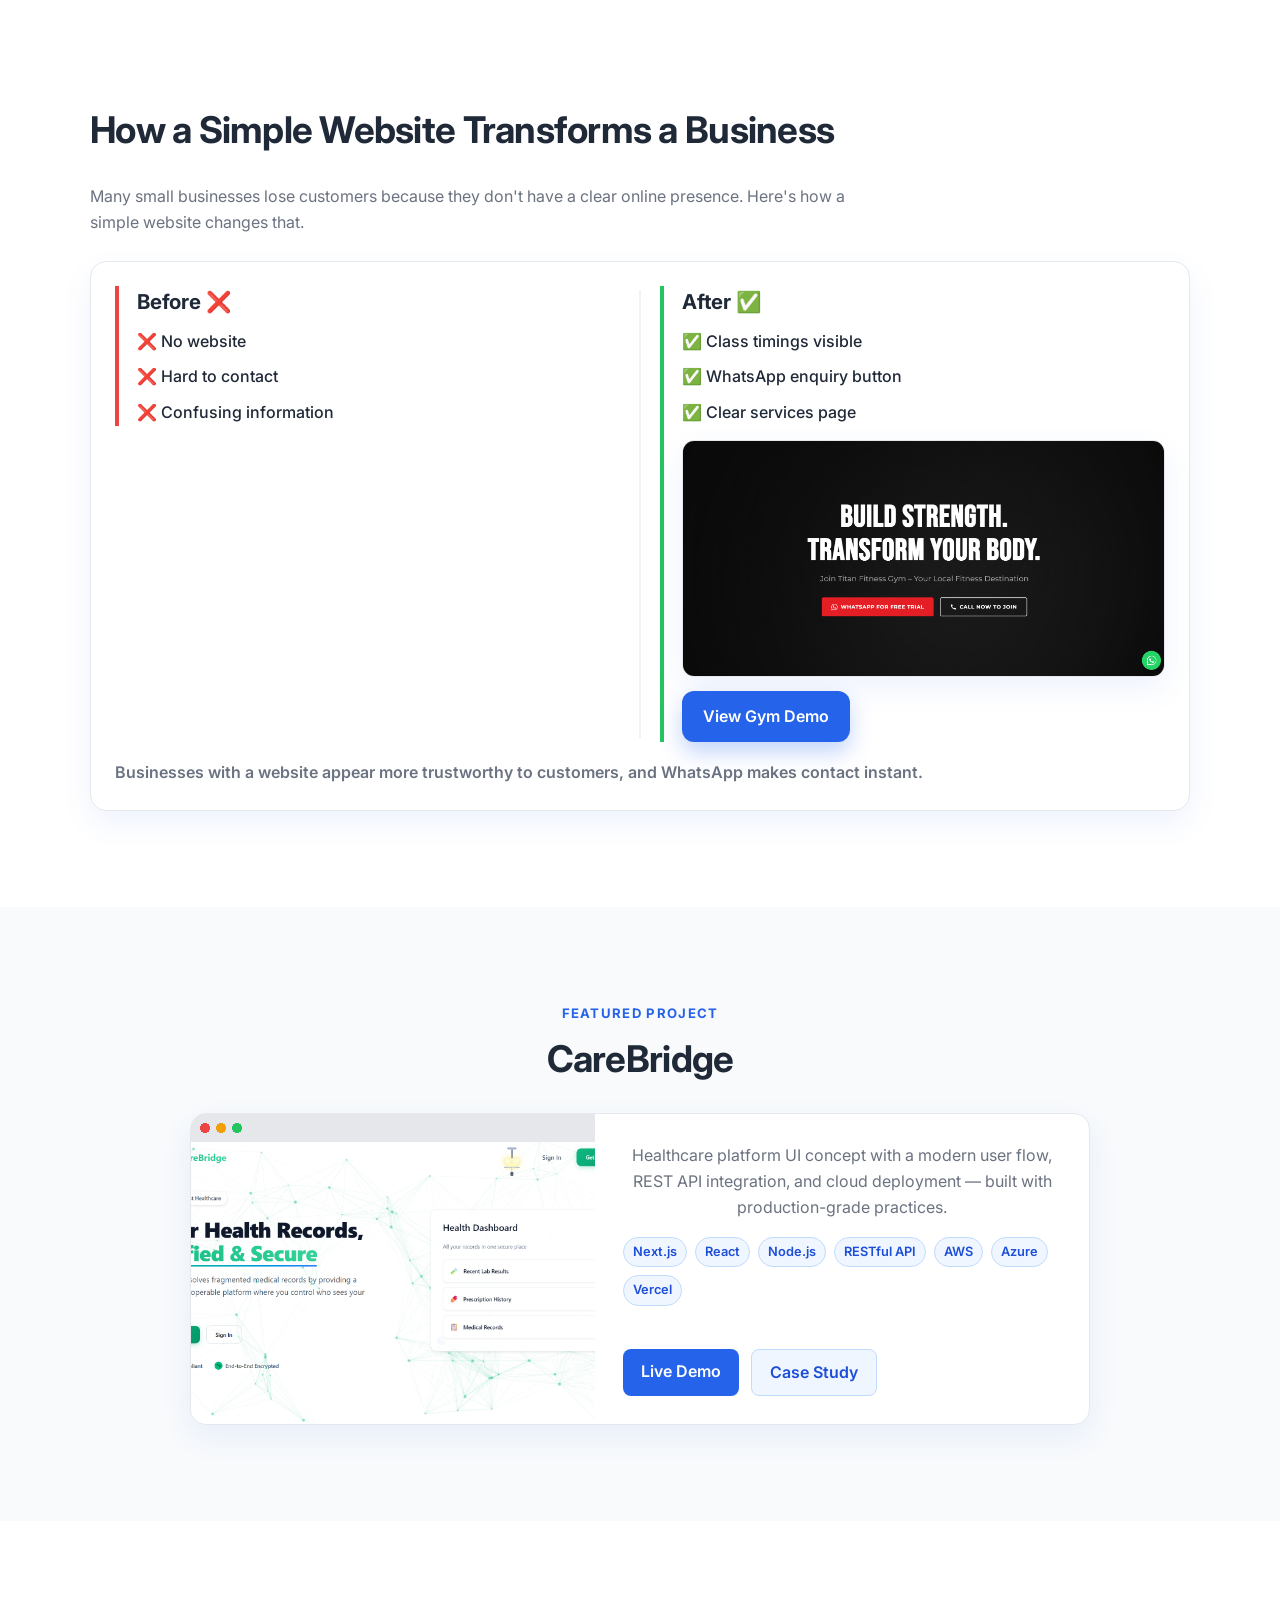
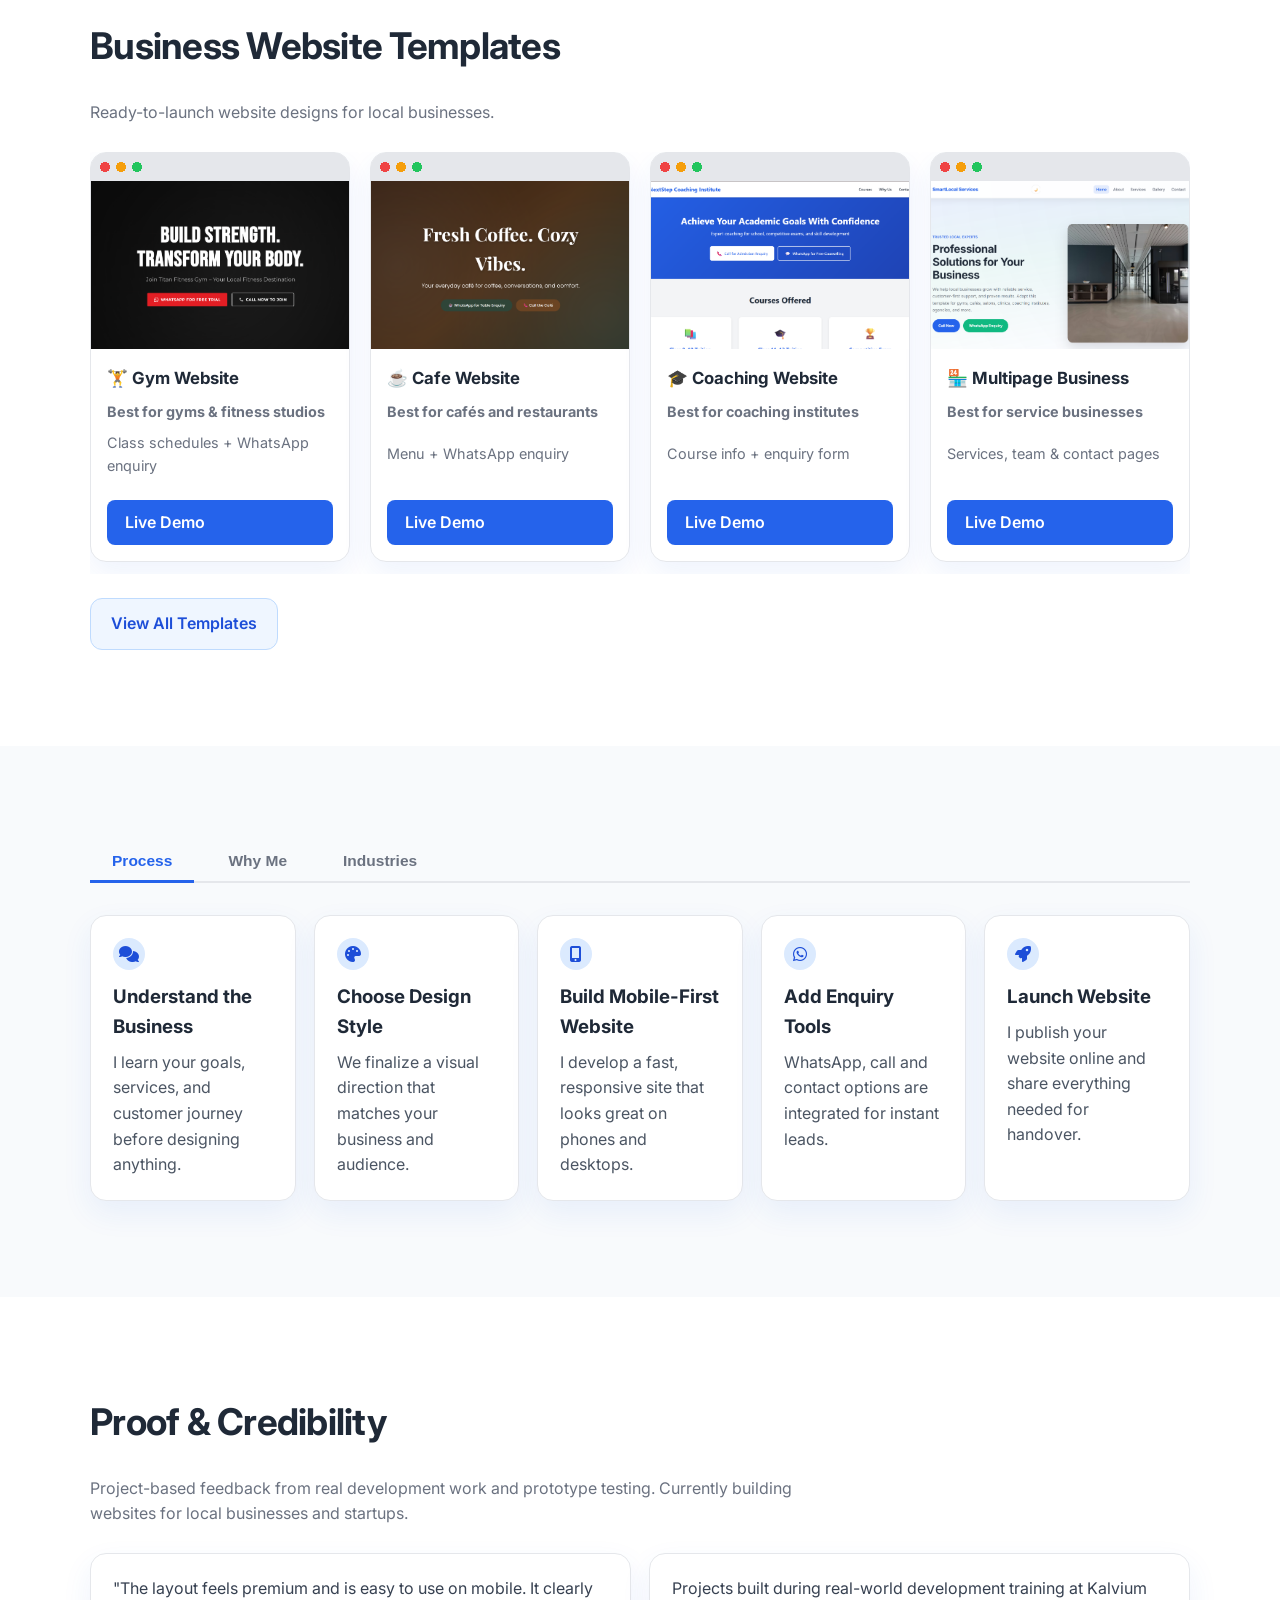
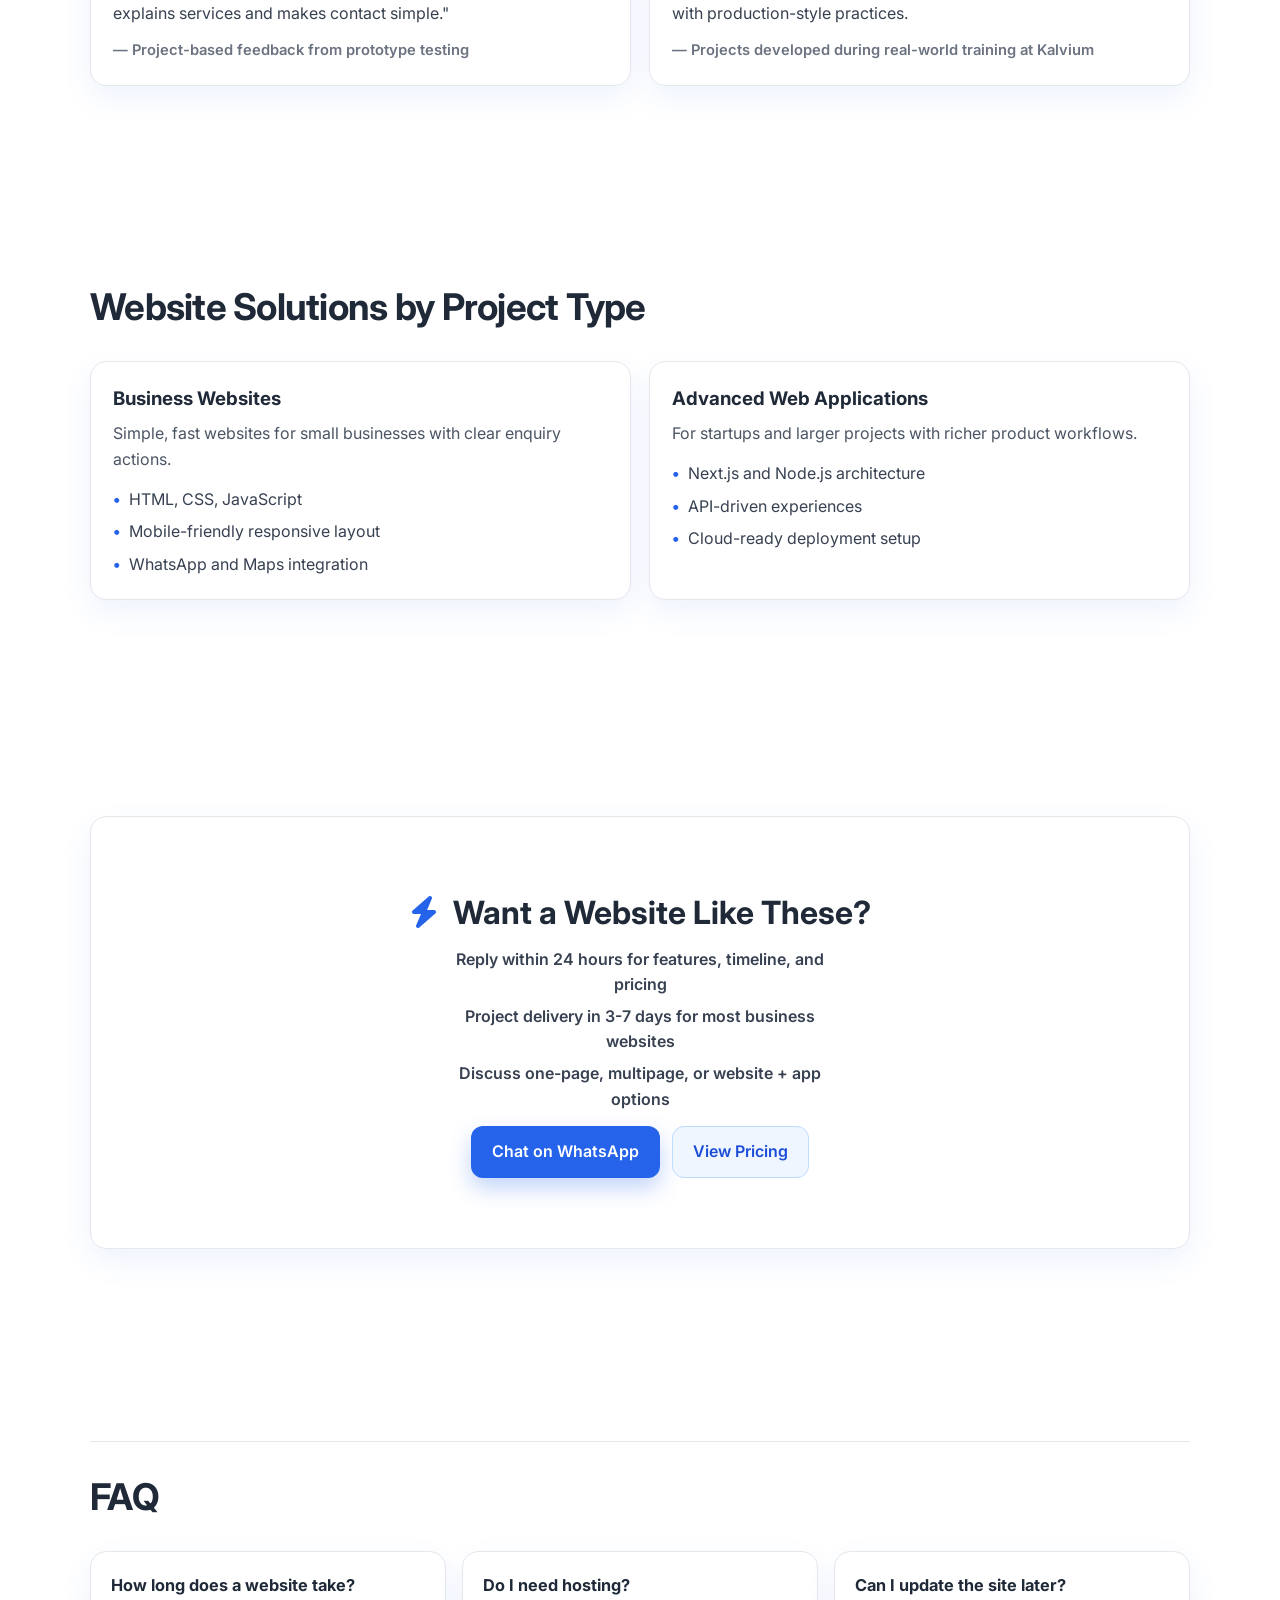
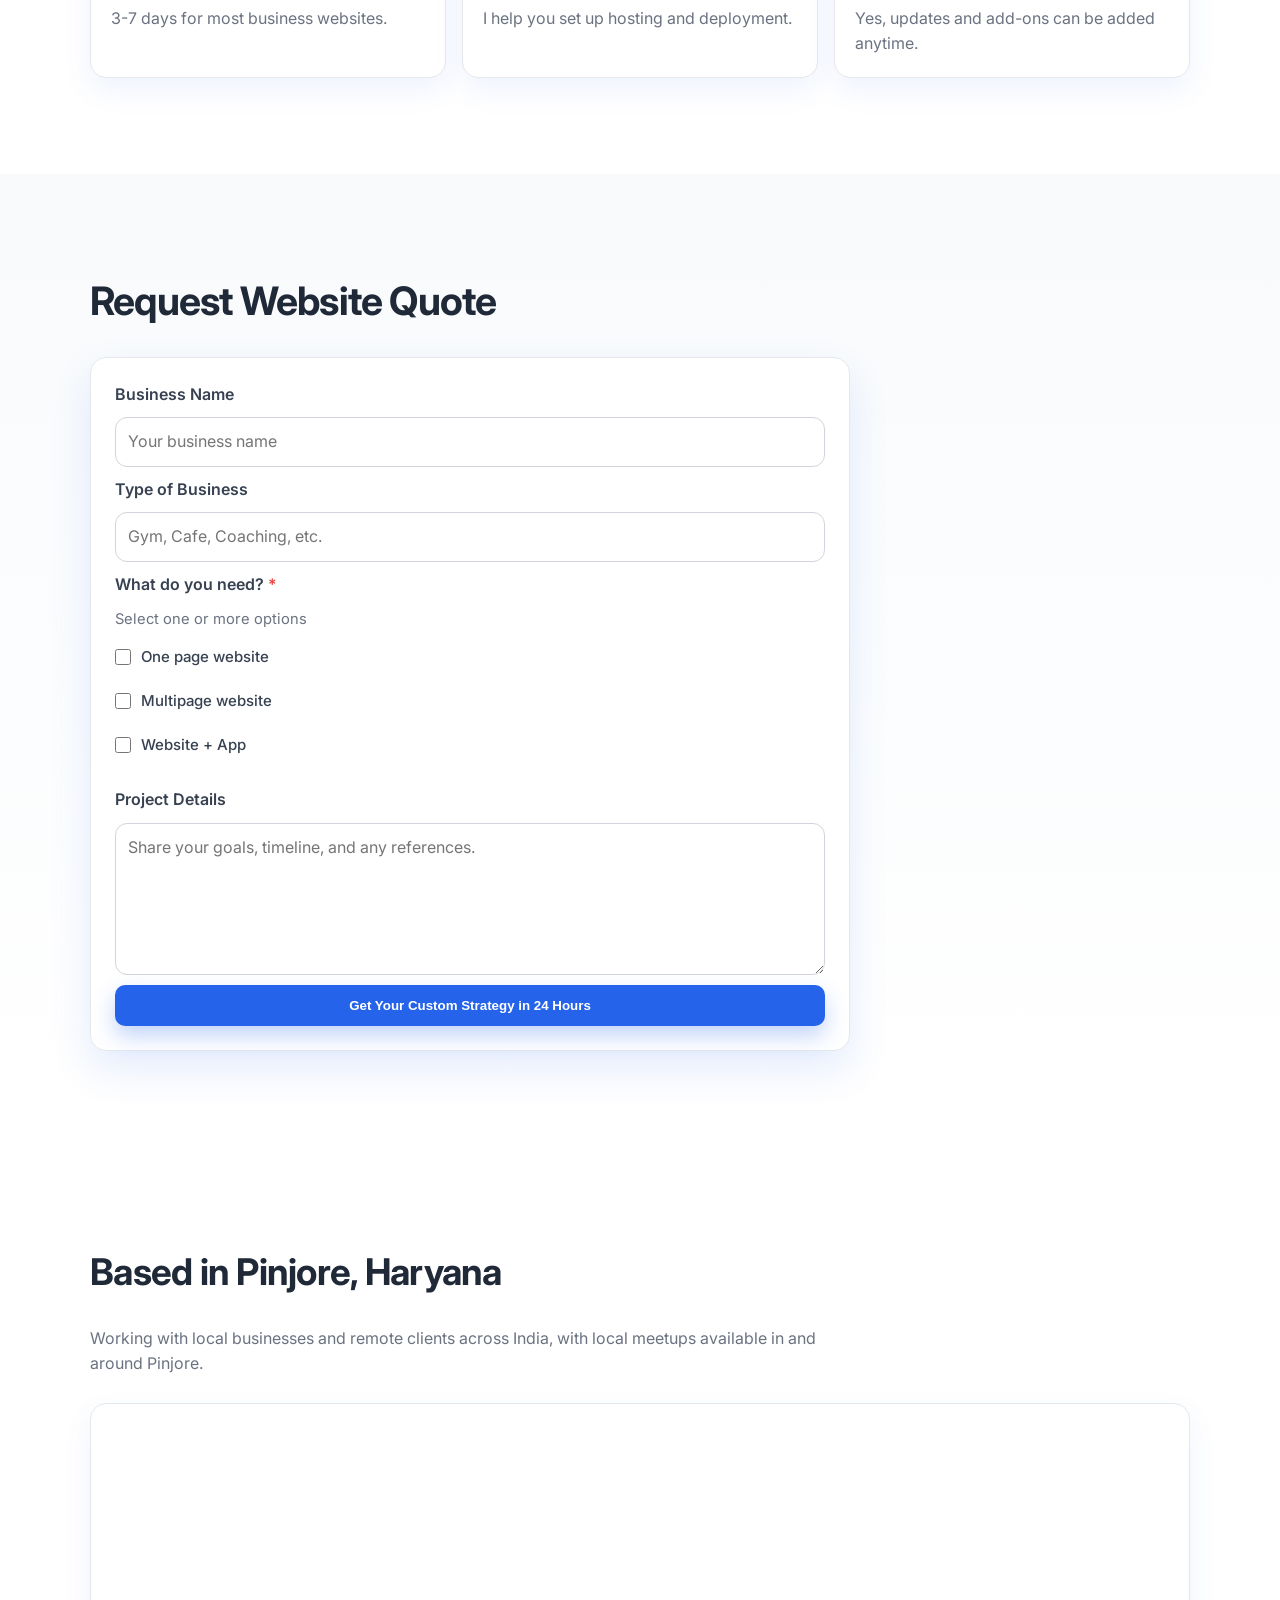
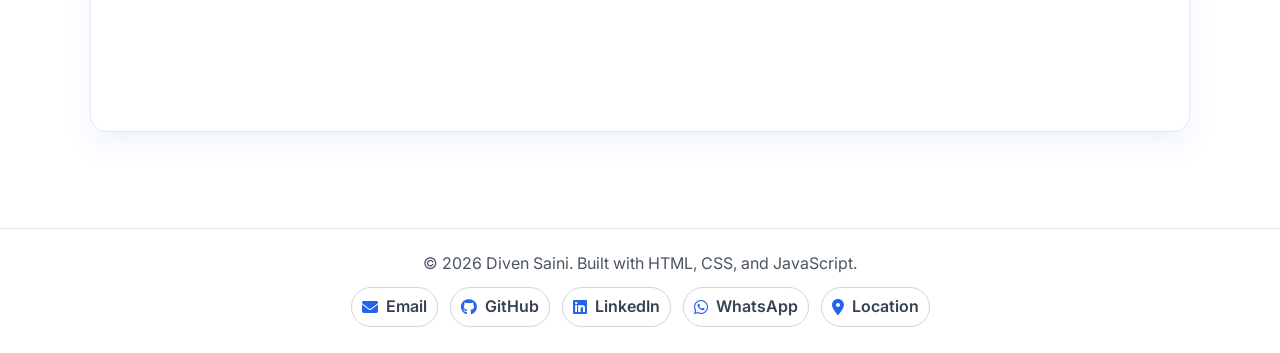
==== commit a2fba997: "Fixing" ====
--- a/portfolio-website/index.html
+++ b/portfolio-website/index.html
@@ -100,10 +100,10 @@
         <div class="container">
           <h2 class="section-title reveal">Portfolio Stats</h2>
           <div class="cards-grid stats-grid">
-            <article class="card stat-card reveal"><strong>10+</strong><span>Projects Built</span></article>
-            <article class="card stat-card reveal"><strong>5+</strong><span>Website Templates</span></article>
-            <article class="card stat-card reveal"><strong>10+</strong><span>Technologies Used</span></article>
-            <article class="card stat-card reveal"><strong>100%</strong><span>Mobile Friendly</span></article>
+            <article class="card stat-card reveal"><strong data-countup="10" data-suffix="+">10+</strong><span>Projects Built</span></article>
+            <article class="card stat-card reveal"><strong data-countup="5" data-suffix="+">5+</strong><span>Website Templates</span></article>
+            <article class="card stat-card reveal"><strong data-countup="10" data-suffix="+">10+</strong><span>Technologies Used</span></article>
+            <article class="card stat-card reveal"><strong data-countup="100" data-suffix="%">100%</strong><span>Mobile Friendly</span></article>
           </div>
         </div>
       </section>
@@ -136,7 +136,7 @@
           </p>
           <article class="card transformation-card reveal">
             <div class="transformation-grid">
-              <div class="transformation-column before">
+              <div class="transformation-column before reveal-left">
                 <h3>Before ❌</h3>
                 <ul class="transformation-list">
                   <li>❌ No website</li>
@@ -144,7 +144,7 @@
                   <li>❌ Confusing information</li>
                 </ul>
               </div>
-              <div class="transformation-column after">
+              <div class="transformation-column after reveal-right">
                 <h3>After ✅</h3>
                 <ul class="transformation-list">
                   <li>✅ Class timings visible</li>
@@ -165,7 +165,9 @@
           <p class="section-eyebrow reveal">Featured Project</p>
           <h2 class="section-title reveal">CareBridge</h2>
           <article class="card featured-project-card reveal">
-            <img src="images/carebridge.png" alt="CareBridge healthcare platform preview" class="featured-project-img" loading="lazy" />
+            <div class="mockup-frame">
+              <img src="images/carebridge.png" alt="CareBridge healthcare platform preview" class="featured-project-img" loading="lazy" />
+            </div>
             <div class="featured-project-body">
               <p class="featured-project-desc">Healthcare platform UI concept with a modern user flow, REST API integration, and cloud deployment — built with production-grade practices.</p>
               <div class="project-tech">
@@ -192,7 +194,9 @@
           <p class="section-subtitle reveal">Ready-to-launch website designs for local businesses.</p>
           <div class="industry-carousel reveal">
             <article class="card industry-demo-card">
-              <img src="images/Gym.png" alt="Gym website template preview" class="industry-demo-img" loading="lazy" />
+              <div class="mockup-frame">
+                <img src="images/Gym.png" alt="Gym website template preview" class="industry-demo-img" loading="lazy" />
+              </div>
               <div class="industry-demo-body">
                 <h3>🏋️ Gym Website</h3>
                 <p class="template-tagline">Best for gyms &amp; fitness studios</p>
@@ -201,7 +205,9 @@
               </div>
             </article>
             <article class="card industry-demo-card">
-              <img src="images/Cafe.png" alt="Cafe website template preview" class="industry-demo-img" loading="lazy" />
+              <div class="mockup-frame">
+                <img src="images/Cafe.png" alt="Cafe website template preview" class="industry-demo-img" loading="lazy" />
+              </div>
               <div class="industry-demo-body">
                 <h3>☕ Cafe Website</h3>
                 <p class="template-tagline">Best for cafés and restaurants</p>
@@ -210,7 +216,9 @@
               </div>
             </article>
             <article class="card industry-demo-card">
-              <img src="images/Institute.png" alt="Coaching institute website template preview" class="industry-demo-img" loading="lazy" />
+              <div class="mockup-frame">
+                <img src="images/Institute.png" alt="Coaching institute website template preview" class="industry-demo-img" loading="lazy" />
+              </div>
               <div class="industry-demo-body">
                 <h3>🎓 Coaching Website</h3>
                 <p class="template-tagline">Best for coaching institutes</p>
@@ -219,7 +227,9 @@
               </div>
             </article>
             <article class="card industry-demo-card">
-              <img src="images/multipage-website.png" alt="Multipage business website template preview" class="industry-demo-img" loading="lazy" />
+              <div class="mockup-frame">
+                <img src="images/multipage-website.png" alt="Multipage business website template preview" class="industry-demo-img" loading="lazy" />
+              </div>
               <div class="industry-demo-body">
                 <h3>🏪 Multipage Business</h3>
                 <p class="template-tagline">Best for service businesses</p>
--- a/portfolio-website/css/style.css
+++ b/portfolio-website/css/style.css
@@ -95,7 +95,7 @@
 }
 
 .section {
-  padding: 80px 0;
+  padding: 96px 0;
 }
 
 .alt-bg {
@@ -685,6 +685,22 @@
   margin-bottom: 80px;
 }
 
+.screenshot-grid {
+  display: grid;
+  grid-template-columns: repeat(3, minmax(0, 1fr));
+  gap: 24px;
+}
+
+.screenshot-grid .template-card {
+  overflow: hidden;
+}
+
+.screenshot-grid .template-preview {
+  width: 100%;
+  display: block;
+  object-fit: cover;
+}
+
 .template-grid > .template-card:last-child {
   grid-column: 2;
 }
@@ -1840,13 +1856,35 @@
 
 .reveal {
   opacity: 0;
-  transform: translateY(18px);
-  transition: opacity 0.6s ease, transform 0.6s ease;
+  transform: translateY(20px);
+  transition: opacity 0.65s ease, transform 0.65s ease;
 }
 
 .reveal.visible {
   opacity: 1;
   transform: translateY(0);
+}
+
+.reveal-left {
+  opacity: 0;
+  transform: translateX(-40px);
+  transition: opacity 0.65s ease, transform 0.65s ease;
+}
+
+.reveal-left.visible {
+  opacity: 1;
+  transform: translateX(0);
+}
+
+.reveal-right {
+  opacity: 0;
+  transform: translateX(40px);
+  transition: opacity 0.65s ease, transform 0.65s ease;
+}
+
+.reveal-right.visible {
+  opacity: 1;
+  transform: translateX(0);
 }
 
 @media (max-width: 980px) {
@@ -2003,6 +2041,10 @@
     grid-template-columns: 1fr;
   }
 
+  .screenshot-grid {
+    grid-template-columns: 1fr;
+  }
+
   .project-card.flip-card,
   .project-card-inner {
     min-height: 460px;
@@ -2070,7 +2112,73 @@
   }
 }
 
-/* ===== FEATURED PROJECT CARD ===== */
+/* ===== BROWSER MOCKUP FRAME ===== */
+.mockup-frame {
+  position: relative;
+  overflow: hidden;
+  background: #e5e7eb;
+  border-radius: 0;
+  flex-shrink: 0;
+}
+
+.mockup-frame::before {
+  content: "";
+  display: block;
+  height: 28px;
+  background: #e5e7eb;
+  background-image:
+    radial-gradient(circle 5px at 14px 14px, #ef4444 100%, transparent 100%),
+    radial-gradient(circle 5px at 30px 14px, #f59e0b 100%, transparent 100%),
+    radial-gradient(circle 5px at 46px 14px, #22c55e 100%, transparent 100%);
+  background-repeat: no-repeat;
+  flex-shrink: 0;
+}
+
+body.dark-mode .mockup-frame::before {
+  background-color: #1e293b;
+  background-image:
+    radial-gradient(circle 5px at 14px 14px, #ef4444 100%, transparent 100%),
+    radial-gradient(circle 5px at 30px 14px, #f59e0b 100%, transparent 100%),
+    radial-gradient(circle 5px at 46px 14px, #22c55e 100%, transparent 100%);
+  background-repeat: no-repeat;
+}
+
+/* Featured project mockup fills full left column */
+.featured-project-card .mockup-frame {
+  width: 100%;
+  display: flex;
+  flex-direction: column;
+}
+
+@media (min-width: 640px) {
+  .featured-project-card .mockup-frame {
+    width: 45%;
+    align-self: stretch;
+  }
+}
+
+.featured-project-card .featured-project-img {
+  width: 100%;
+  flex: 1;
+  object-fit: cover;
+  display: block;
+  min-height: 0;
+}
+
+/* Template carousel mockup */
+.industry-demo-card .mockup-frame {
+  width: 100%;
+  display: flex;
+  flex-direction: column;
+}
+
+.industry-demo-card .industry-demo-img {
+  width: 100%;
+  height: 170px;
+  object-fit: cover;
+  display: block;
+}
+
 .section-eyebrow {
   text-align: center;
   font-size: 0.82rem;
@@ -2097,23 +2205,76 @@
   }
 }
 
+/* Browser Mockup Frame */
+.mockup-frame {
+  position: relative;
+  overflow: hidden;
+  display: flex;
+  flex-direction: column;
+  flex-shrink: 0;
+}
+
+.mockup-frame::before {
+  content: "";
+  display: block;
+  height: 28px;
+  min-height: 28px;
+  background-color: #e5e7eb;
+  background-image:
+    radial-gradient(circle 5px at 14px 14px, #ef4444 100%, transparent 100%),
+    radial-gradient(circle 5px at 30px 14px, #f59e0b 100%, transparent 100%),
+    radial-gradient(circle 5px at 46px 14px, #22c55e 100%, transparent 100%);
+  background-repeat: no-repeat;
+}
+
+body.dark-mode .mockup-frame::before {
+  background-color: #1e293b;
+  background-image:
+    radial-gradient(circle 5px at 14px 14px, #ef4444 100%, transparent 100%),
+    radial-gradient(circle 5px at 30px 14px, #f59e0b 100%, transparent 100%),
+    radial-gradient(circle 5px at 46px 14px, #22c55e 100%, transparent 100%);
+  background-repeat: no-repeat;
+}
+
+/* Featured project: mockup fills left side */
+.featured-project-card .mockup-frame {
+  width: 100%;
+}
+
+@media (min-width: 640px) {
+  .featured-project-card .mockup-frame {
+    width: 45%;
+    align-self: stretch;
+  }
+}
+
 .featured-project-img {
   width: 100%;
-  height: 260px;
+  flex: 1;
+  min-height: 200px;
   object-fit: cover;
   object-position: center;
   display: block;
-  flex-shrink: 0;
   border-radius: 0;
 }
 
 @media (min-width: 640px) {
   .featured-project-img {
-    width: 45%;
-    height: 100%;
-    min-height: 340px;
-    align-self: stretch;
-  }
+    min-height: 320px;
+  }
+}
+
+/* Template carousel: mockup wraps image */
+.industry-demo-card .mockup-frame {
+  width: 100%;
+}
+
+.industry-demo-card .industry-demo-img {
+  width: 100%;
+  height: 168px;
+  object-fit: cover;
+  display: block;
+  border-radius: 0;
 }
 
 .featured-project-body {
@@ -2182,6 +2343,12 @@
 
 .tab-pane.active {
   display: block;
+  animation: tabFadeIn 0.3s ease;
+}
+
+@keyframes tabFadeIn {
+  from { opacity: 0; transform: translateY(8px); }
+  to   { opacity: 1; transform: translateY(0); }
 }
 
 /* ===== INDUSTRY CAROUSEL ===== */
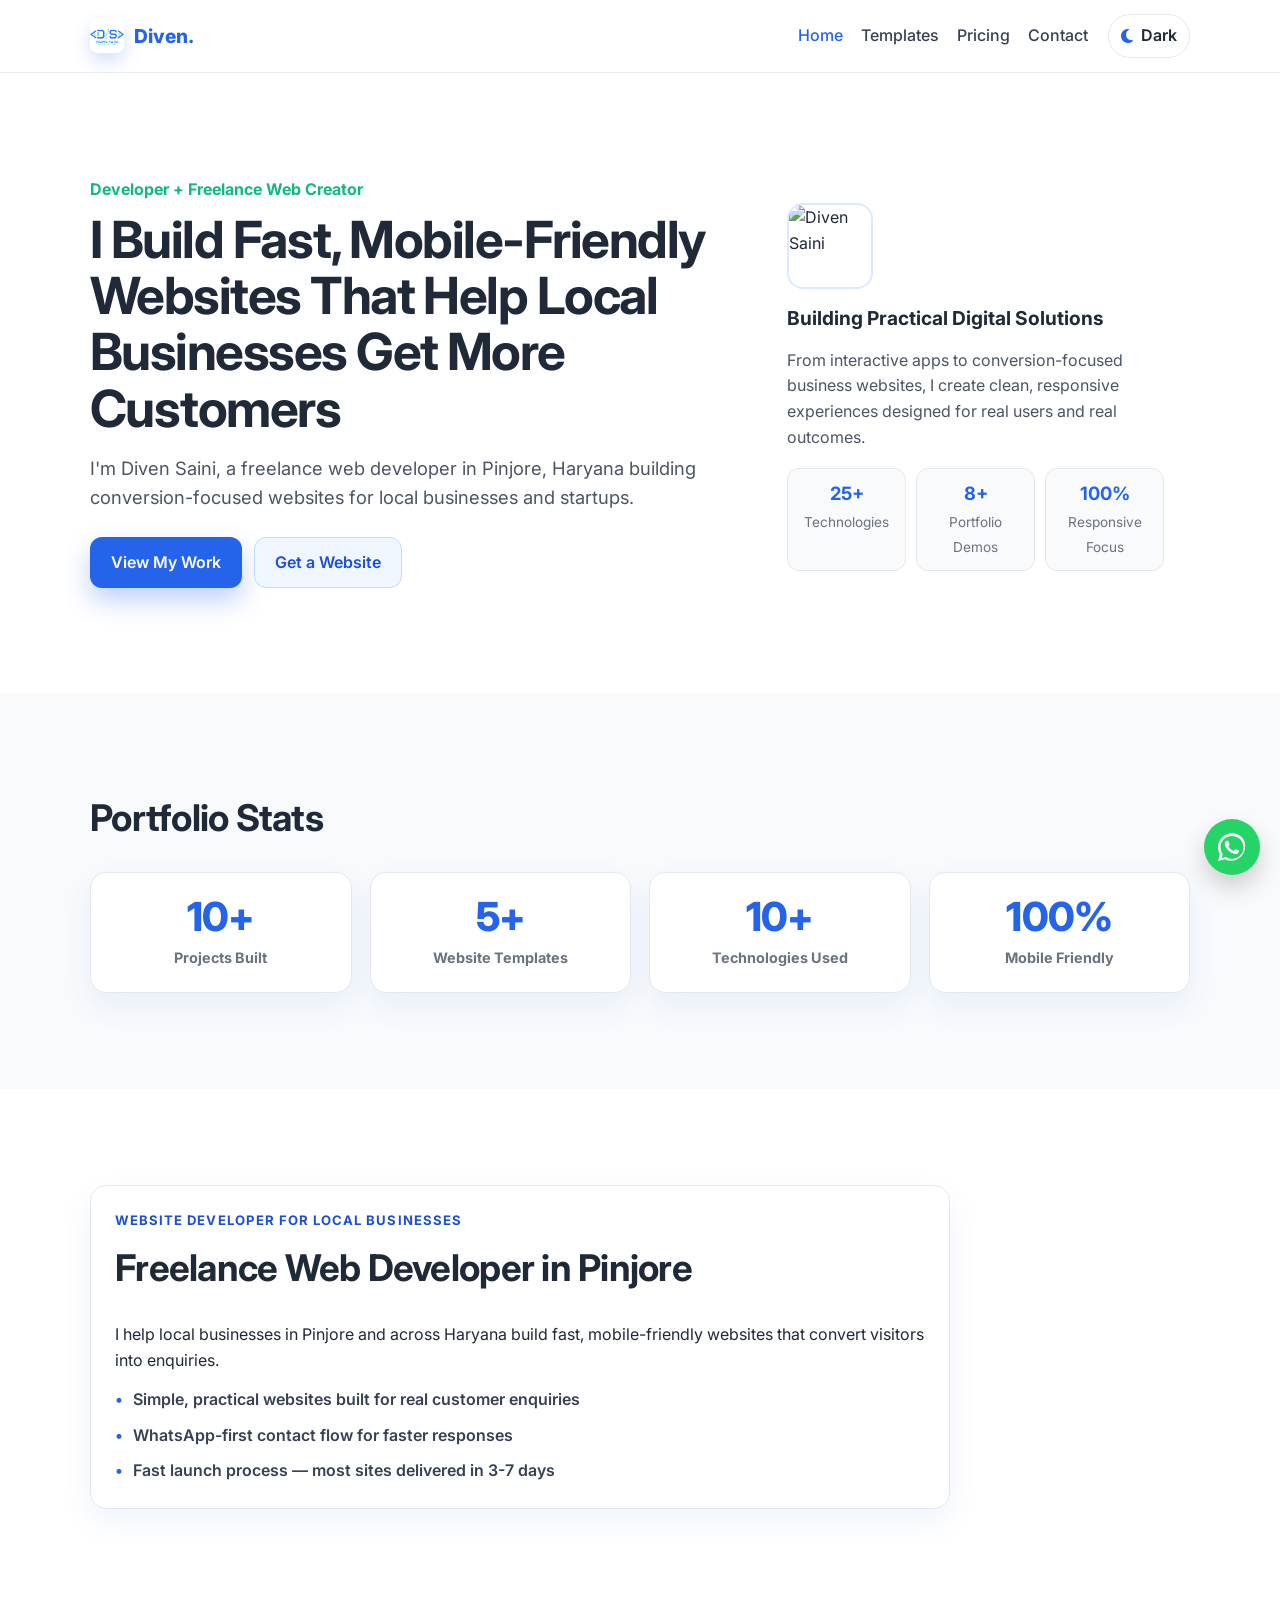
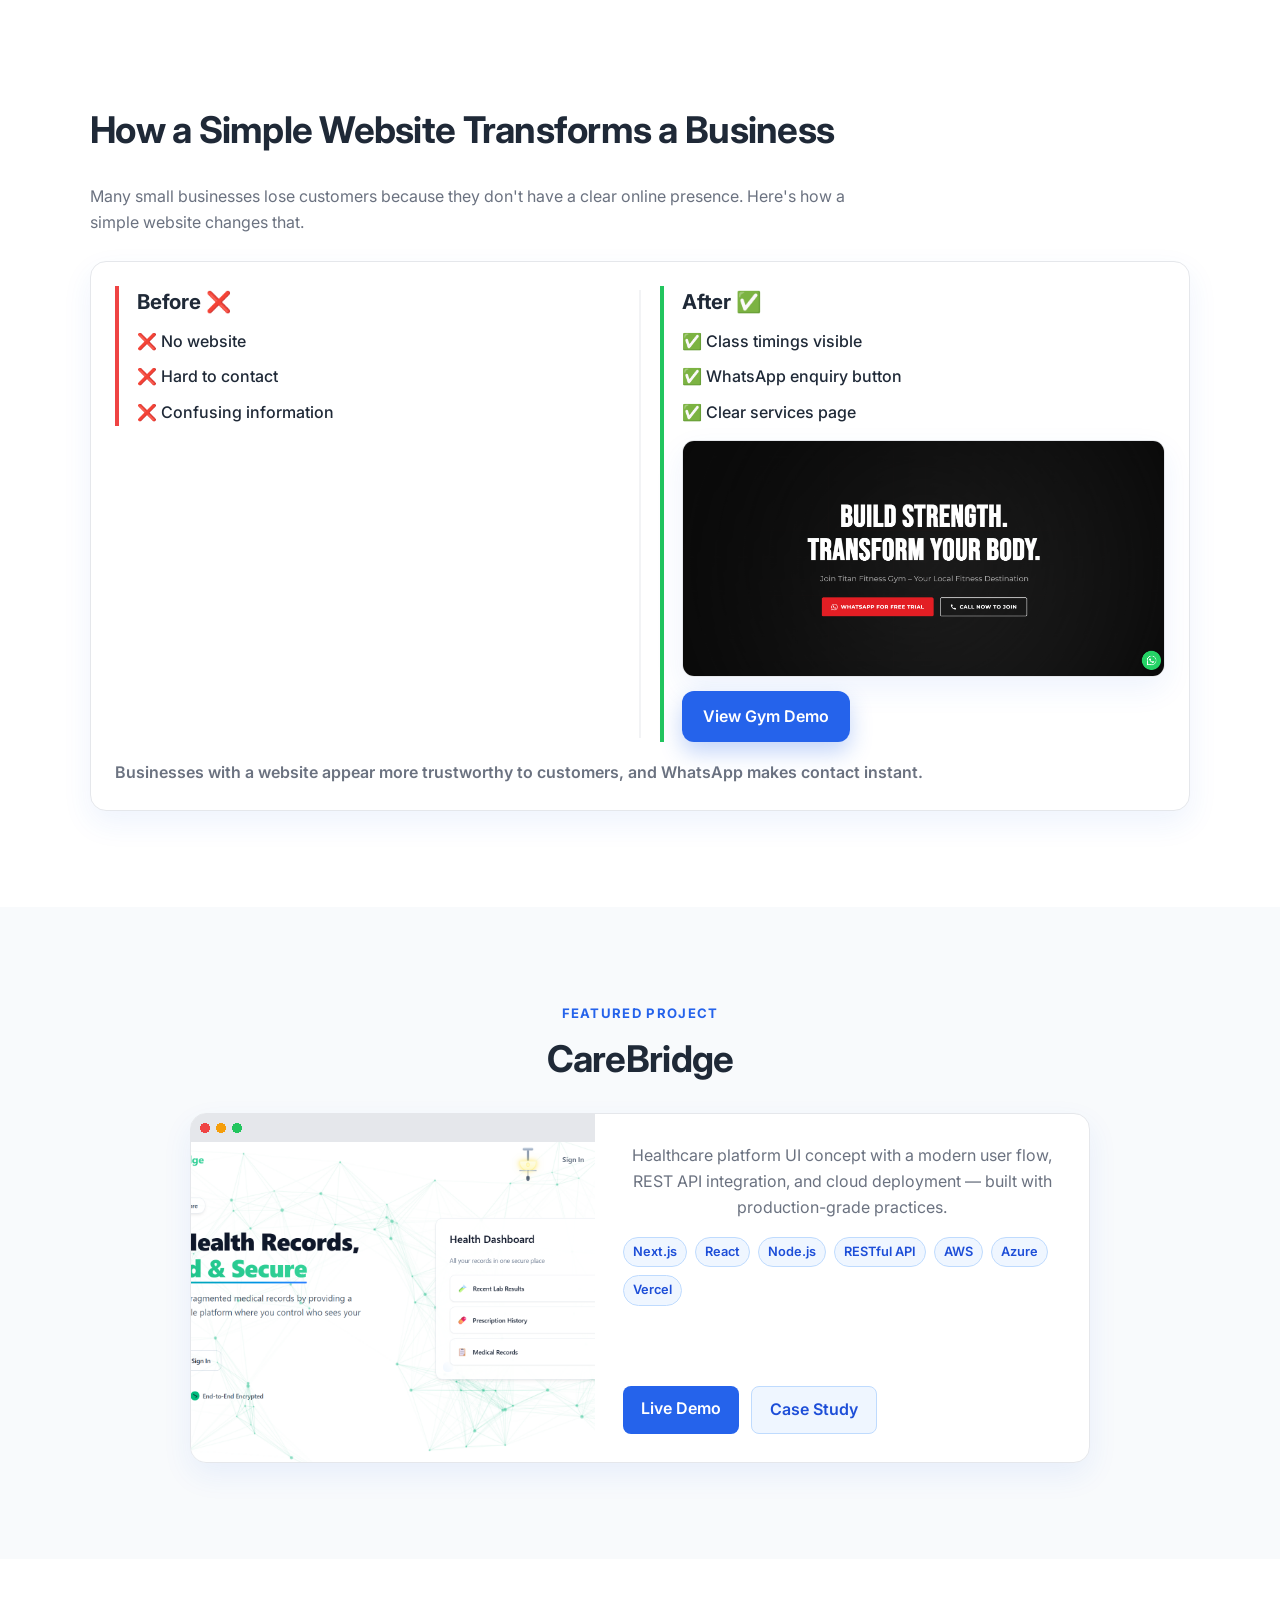
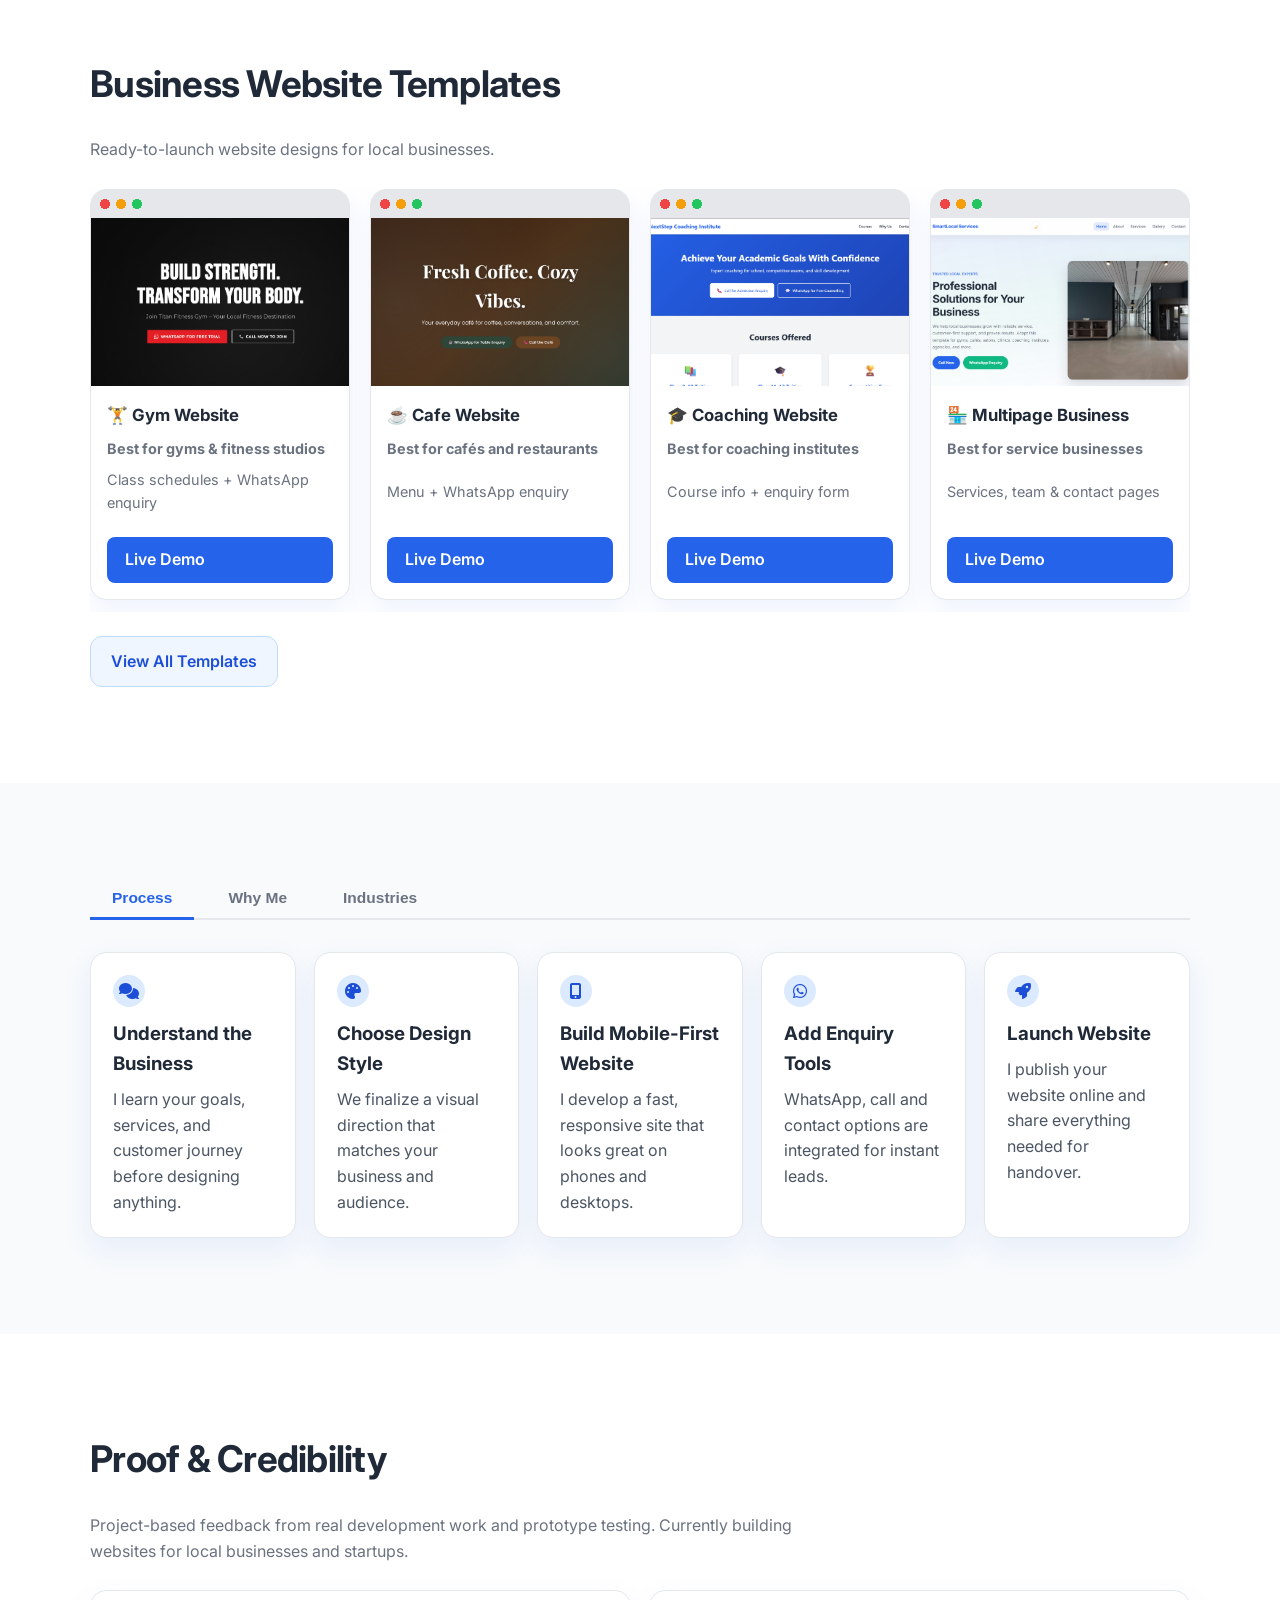
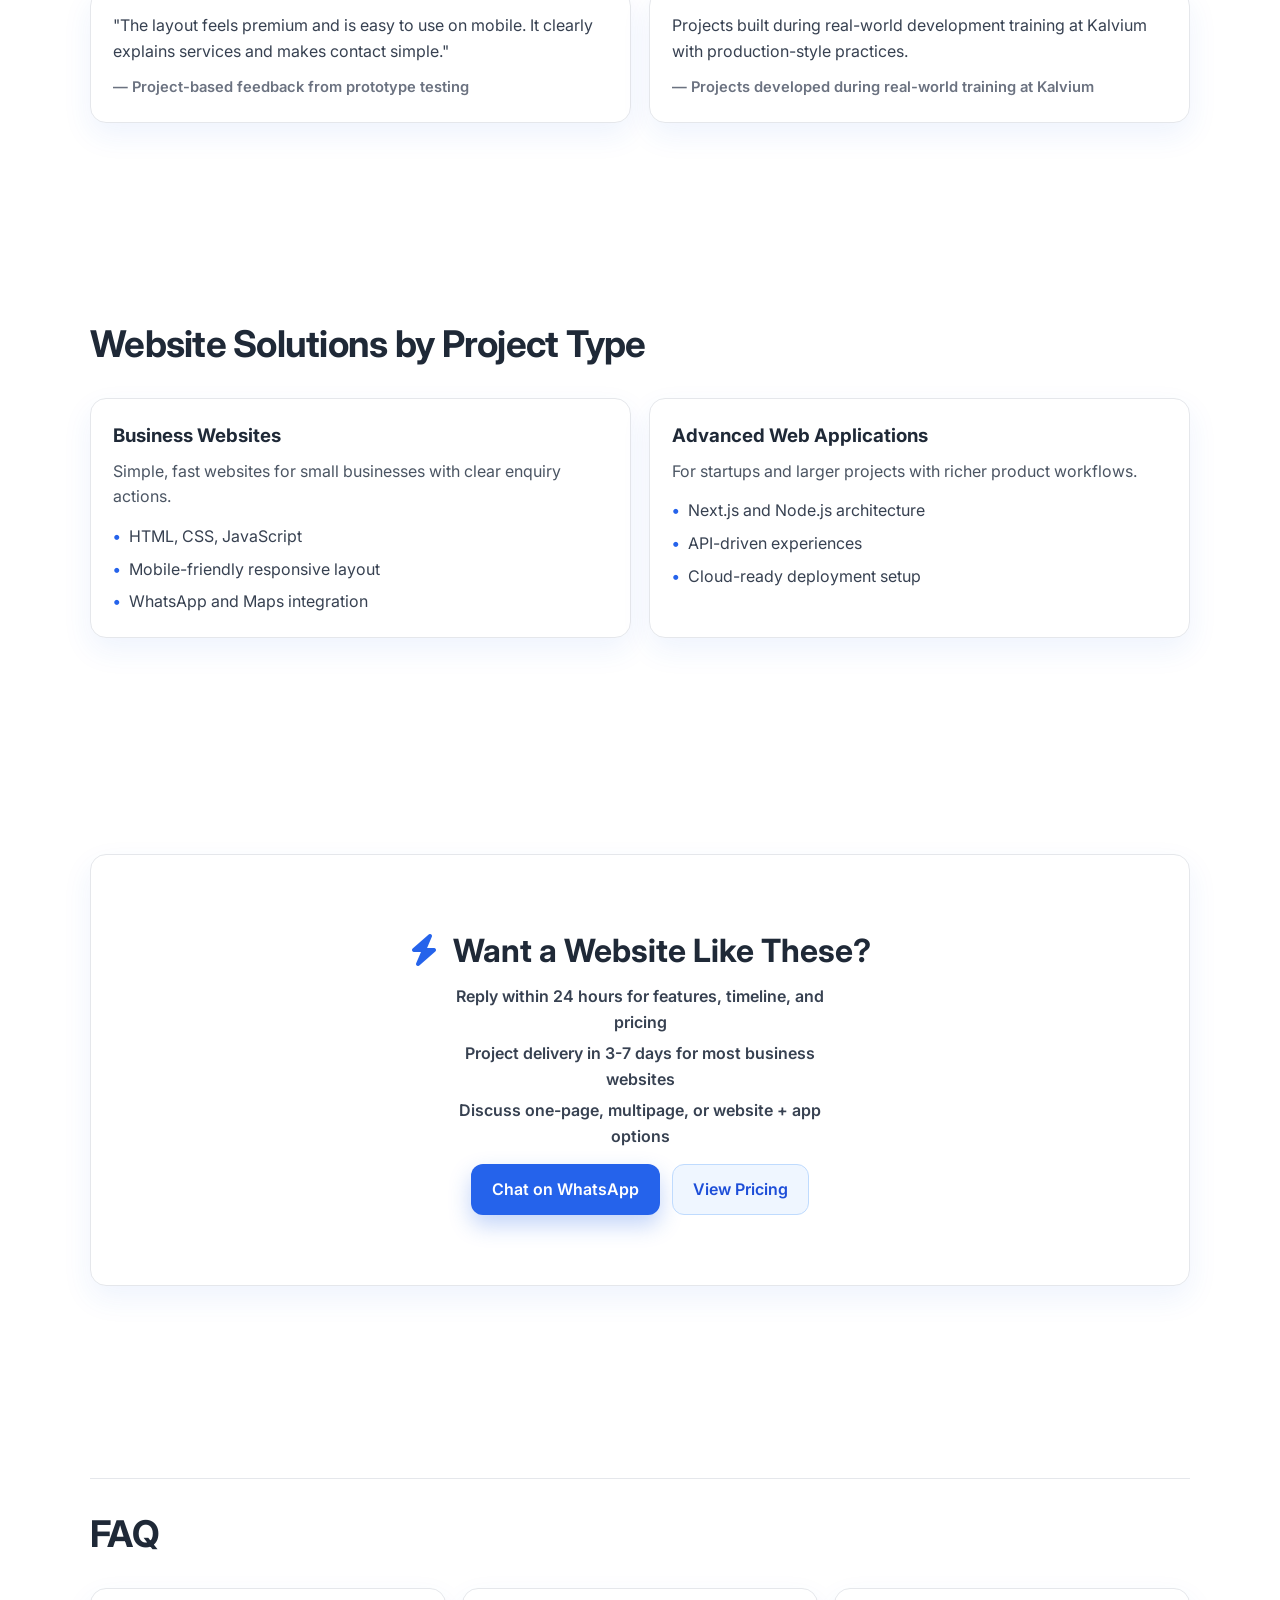
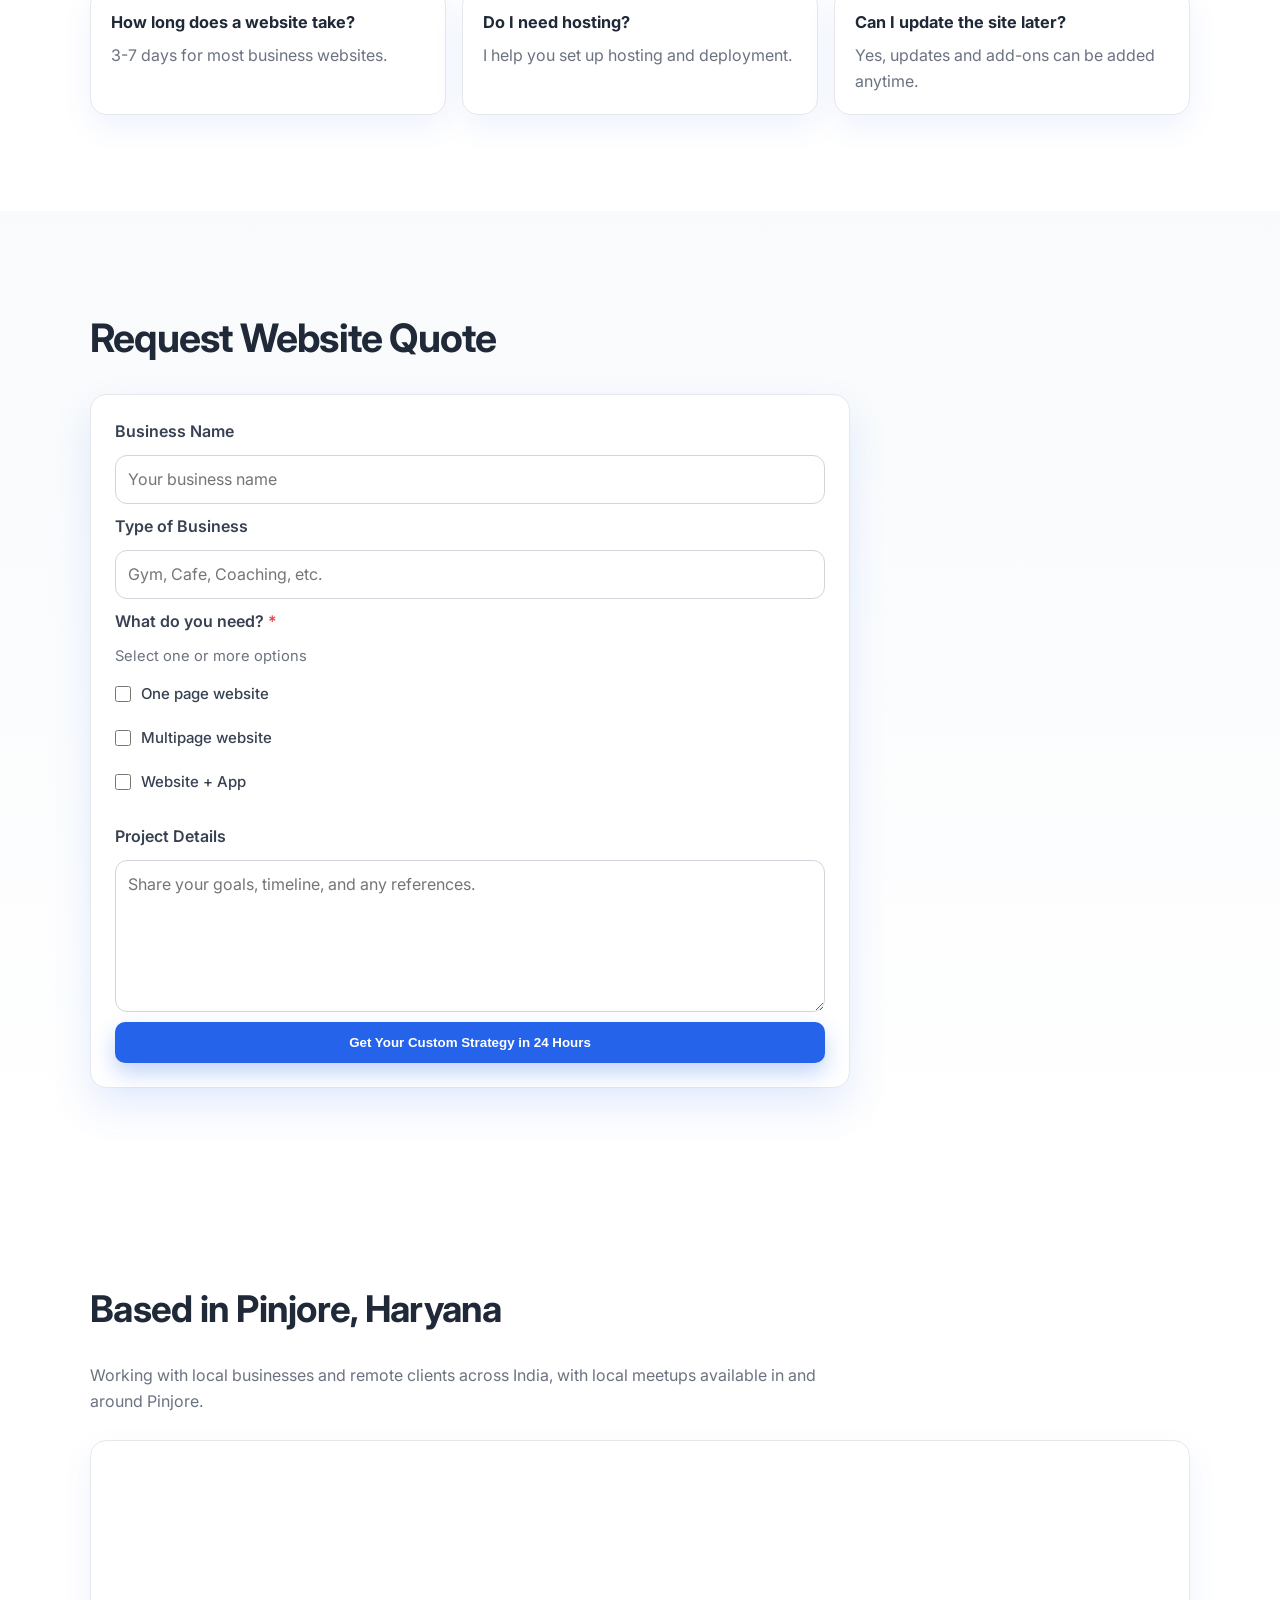
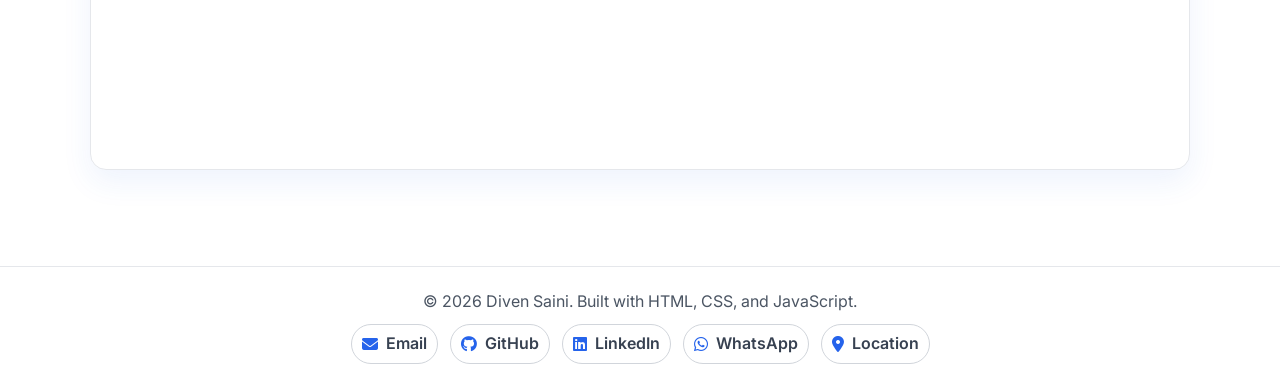
==== commit 8f8e8cfe: "Fixing" ====
--- a/portfolio-website/index.html
+++ b/portfolio-website/index.html
@@ -72,7 +72,7 @@
             </div>
           </div>
           <div class="hero-card reveal">
-            <img src="images/Profile pic.webp" alt="Diven Saini" class="hero-profile" />
+            <img src="images/Profile pic.png" alt="Diven Saini" class="hero-profile" />
             <h3>Building Practical Digital Solutions</h3>
             <p>
               From interactive apps to conversion-focused business websites, I create clean,
--- a/portfolio-website/css/style.css
+++ b/portfolio-website/css/style.css
@@ -2160,9 +2160,17 @@
 .featured-project-card .featured-project-img {
   width: 100%;
   flex: 1;
+  min-height: 200px;
   object-fit: cover;
+  object-position: center;
   display: block;
-  min-height: 0;
+  border-radius: 0;
+}
+
+@media (min-width: 640px) {
+  .featured-project-card .featured-project-img {
+    min-height: 320px;
+  }
 }
 
 /* Template carousel mockup */
@@ -2248,23 +2256,7 @@
   }
 }
 
-.featured-project-img {
-  width: 100%;
-  flex: 1;
-  min-height: 200px;
-  object-fit: cover;
-  object-position: center;
-  display: block;
-  border-radius: 0;
-}
-
-@media (min-width: 640px) {
-  .featured-project-img {
-    min-height: 320px;
-  }
-}
-
-/* Template carousel: mockup wraps image */
+
 .industry-demo-card .mockup-frame {
   width: 100%;
 }
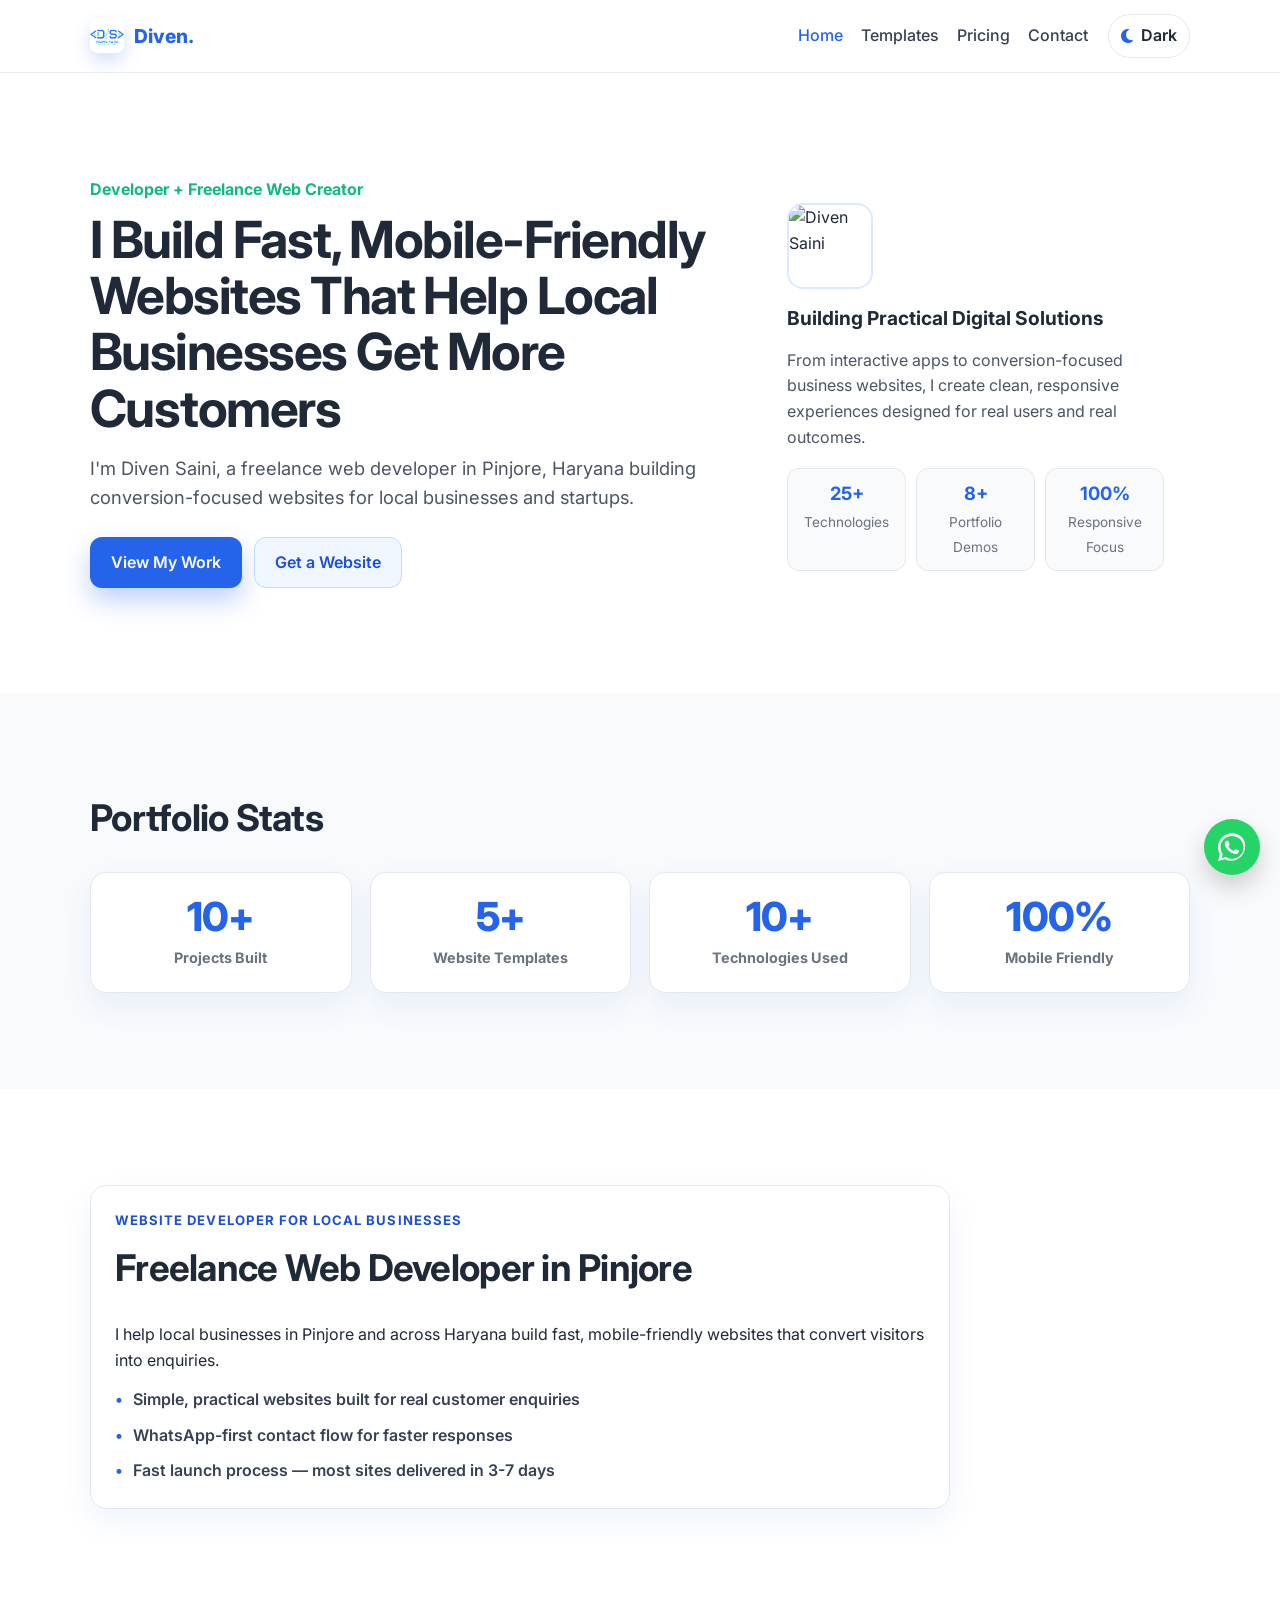
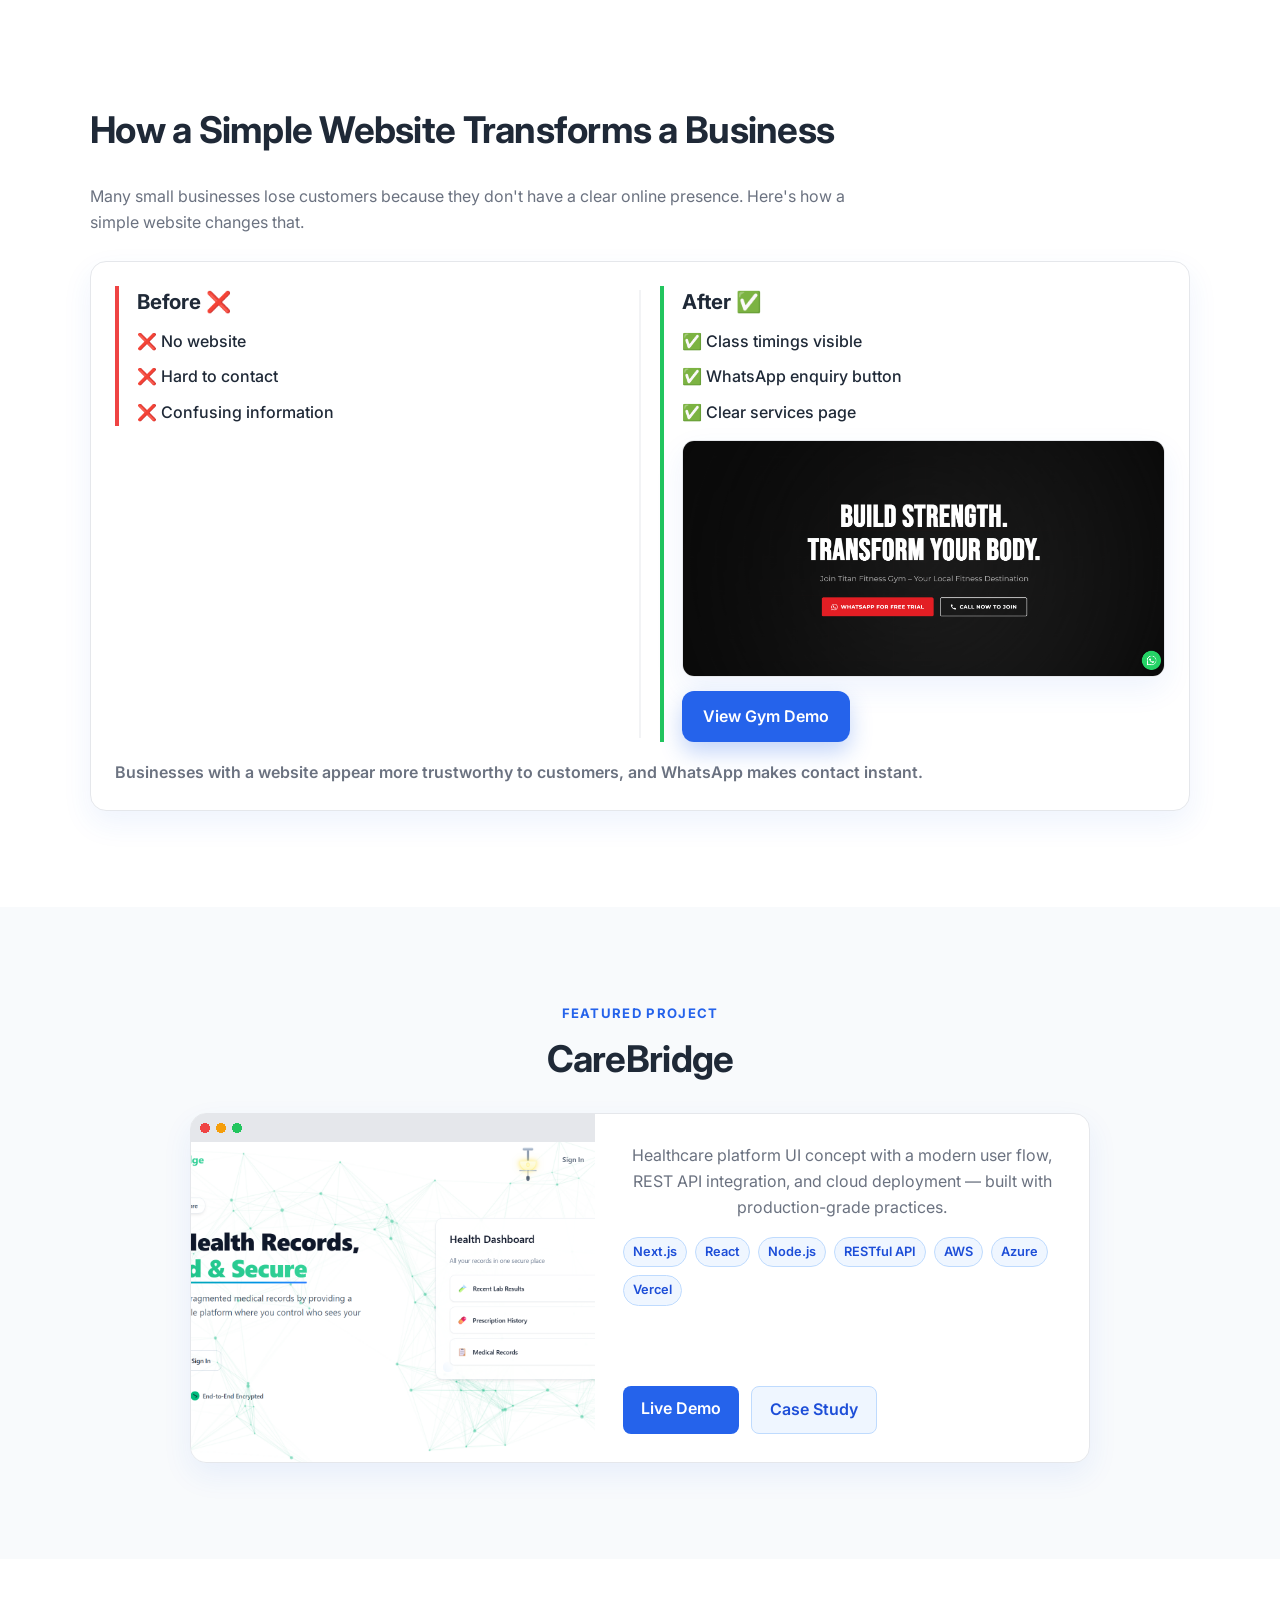
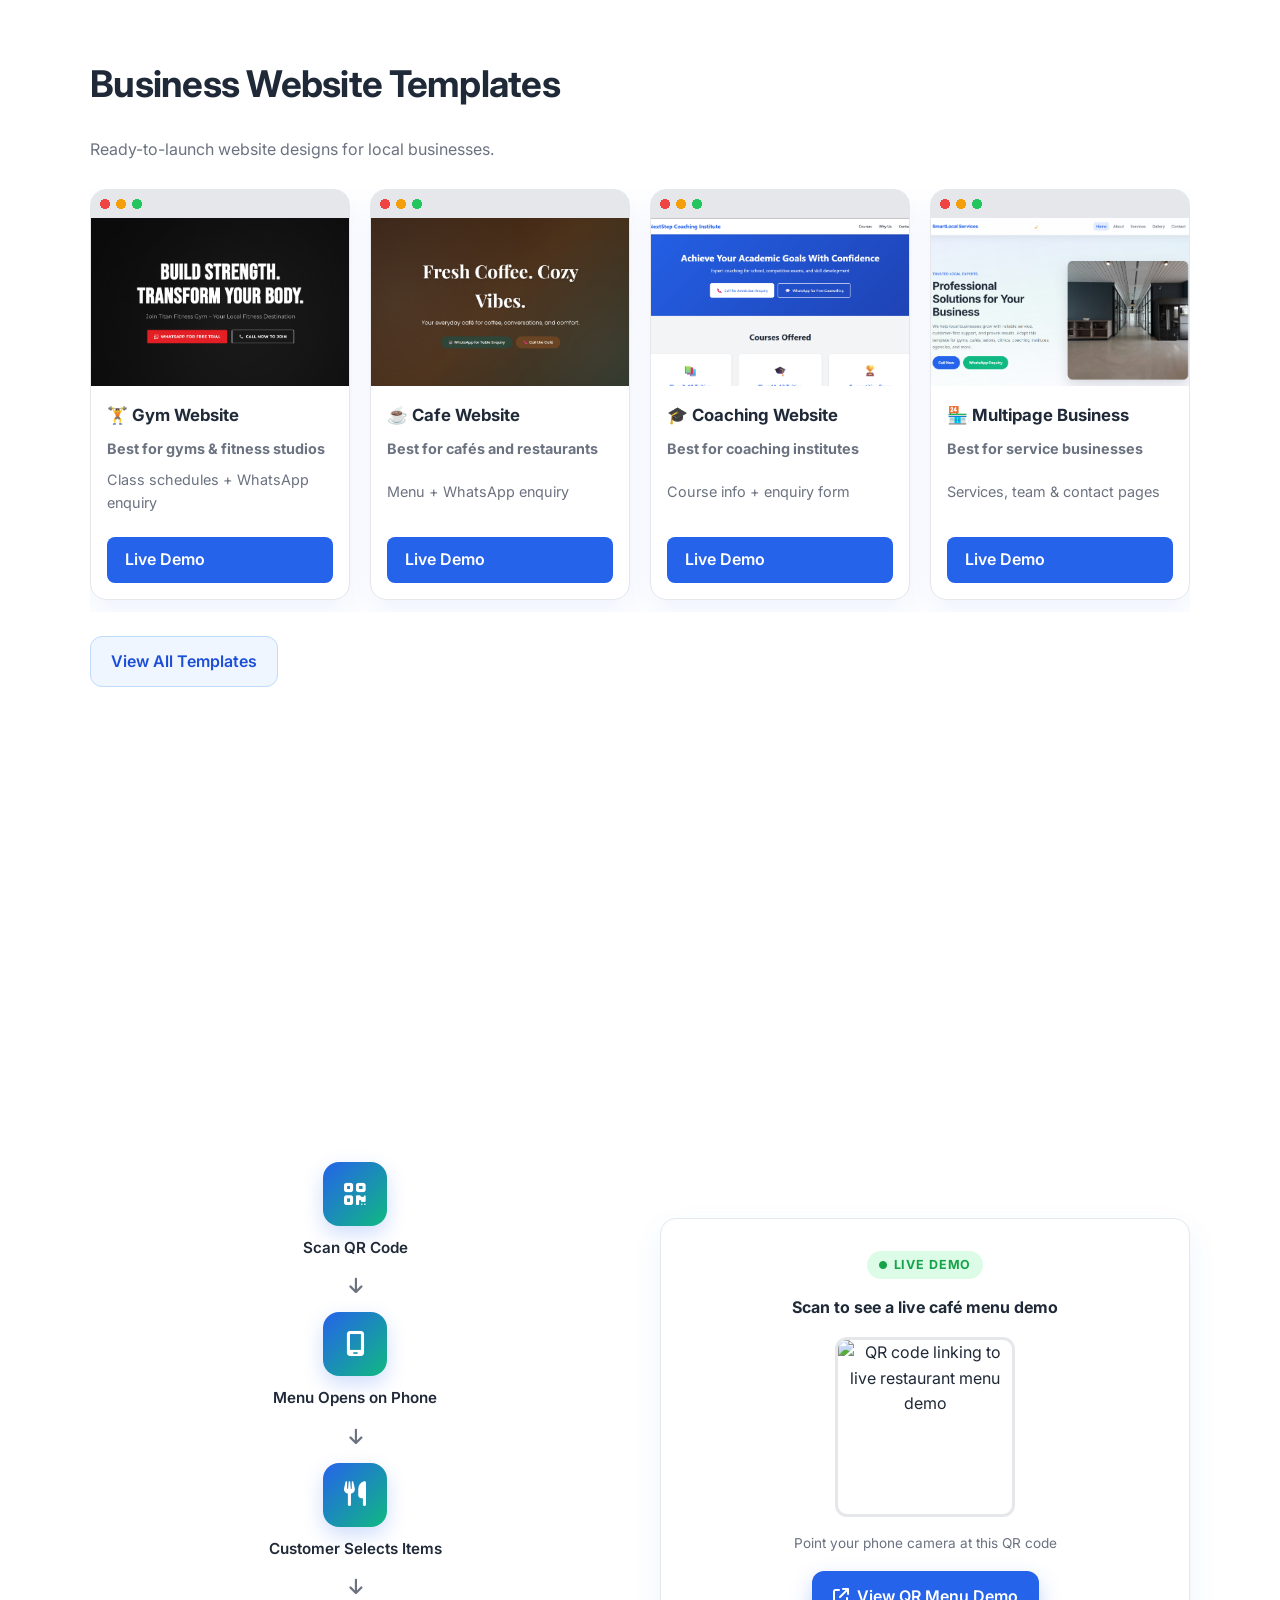
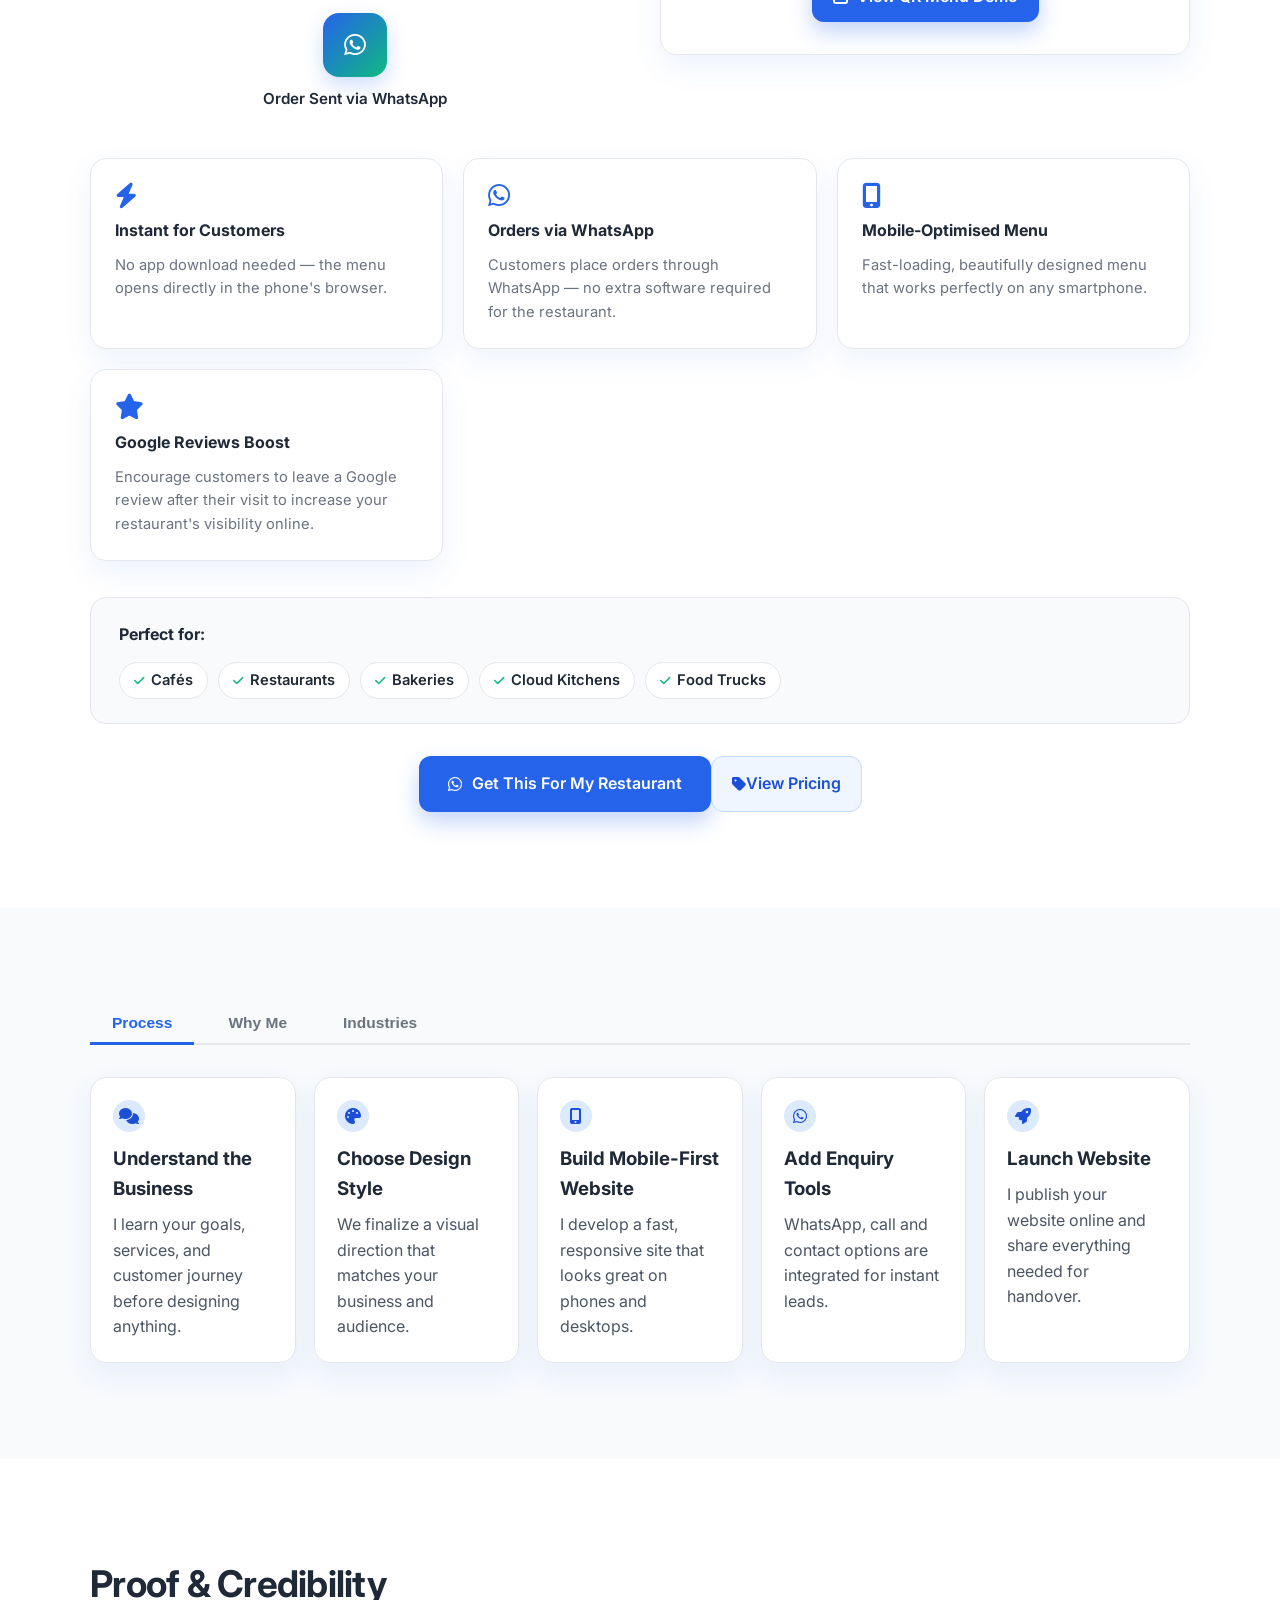
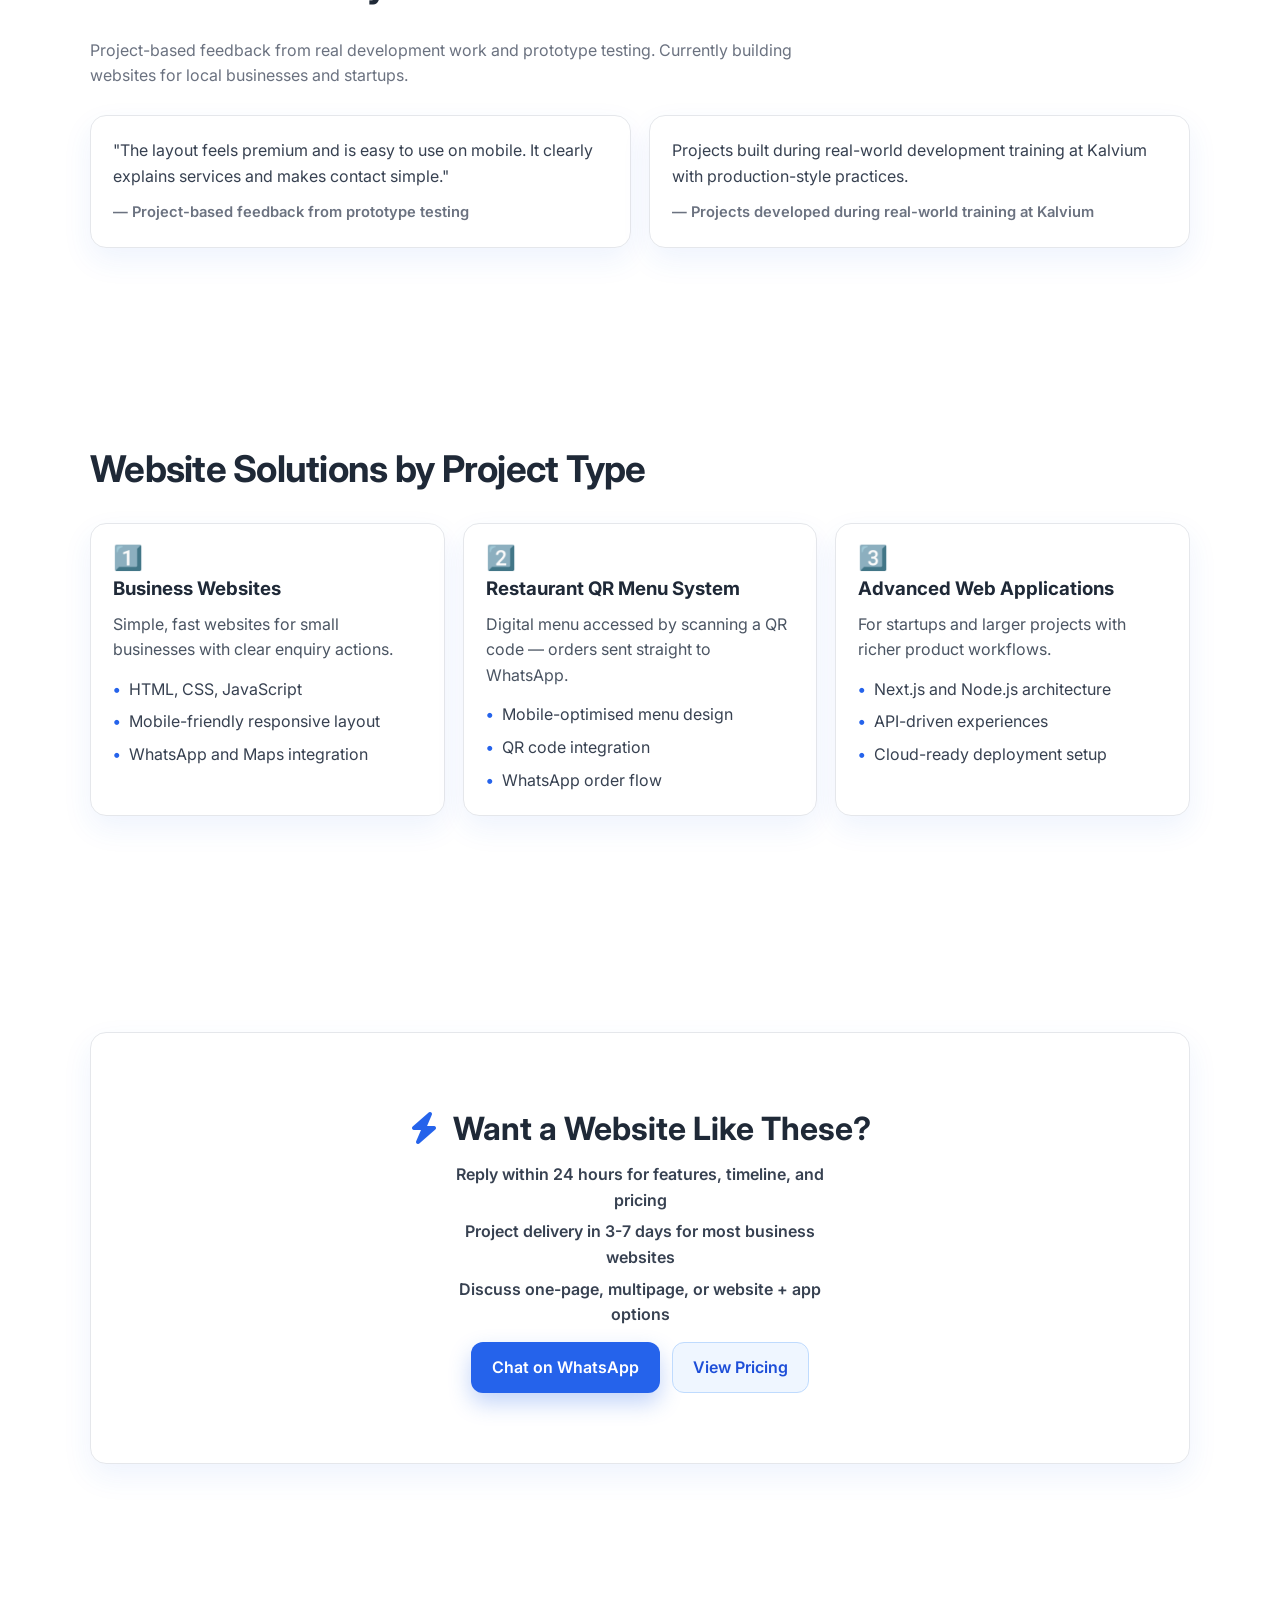
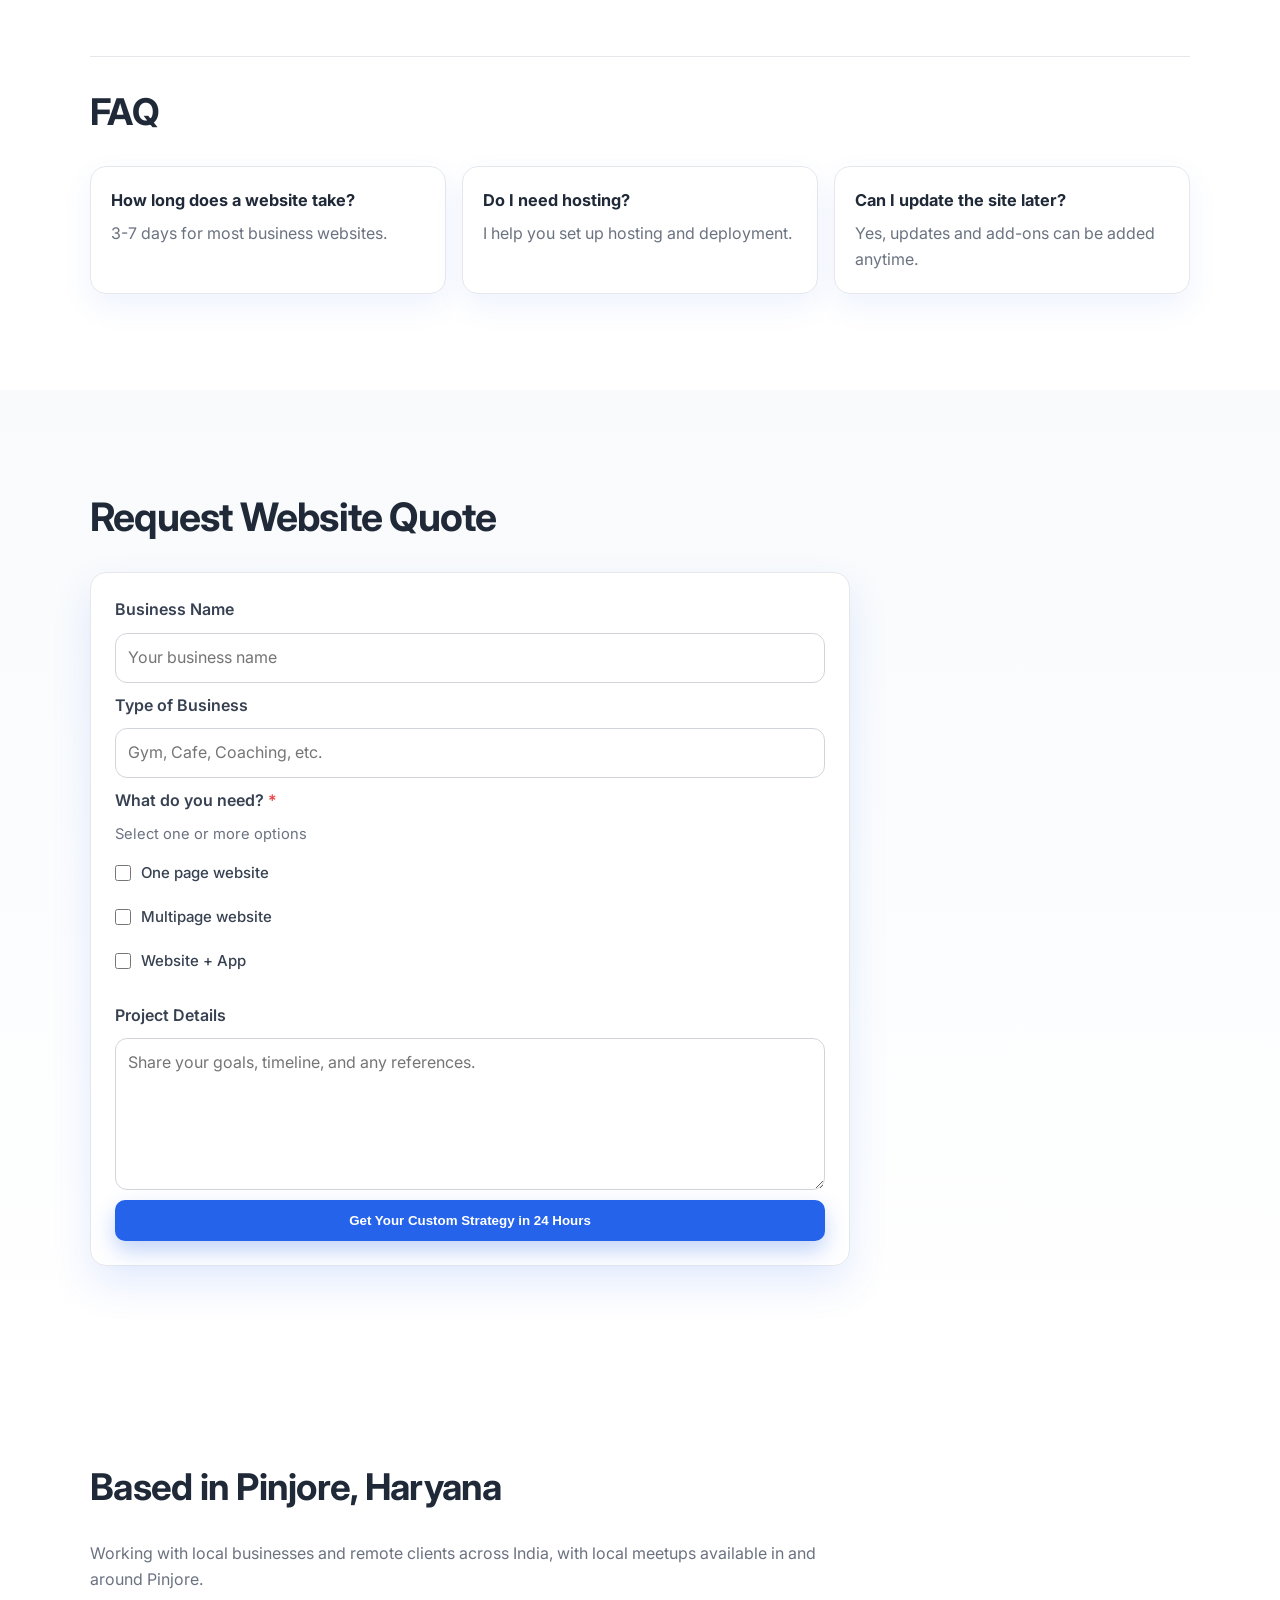
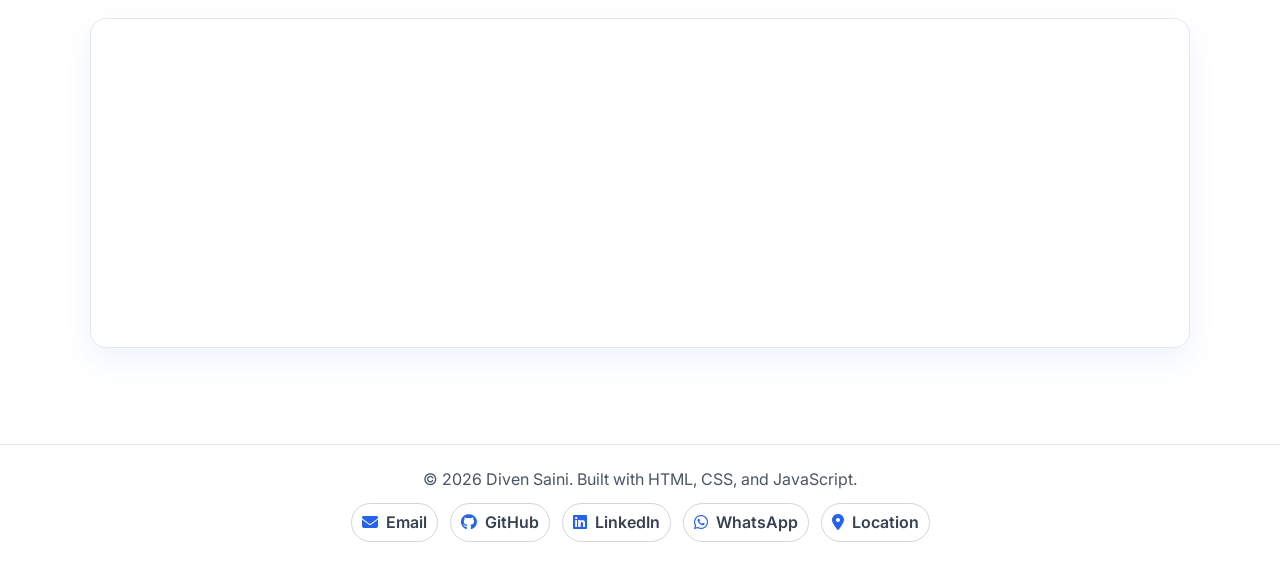
==== commit 6cbfbb2b: "Add QR Menu System section with pricing, demo QR code, flow diagram, and perfect-for tags" ====
--- a/portfolio-website/index.html
+++ b/portfolio-website/index.html
@@ -242,6 +242,94 @@
         </div>
       </section>
 
+      <section class="section" id="qr-menu-system">
+        <div class="container">
+          <p class="section-eyebrow reveal">Restaurant Solution</p>
+          <h2 class="section-title reveal">QR Menu System for Cafés &amp; Restaurants</h2>
+          <p class="section-subtitle reveal">Help your café or restaurant offer a modern contactless menu experience while making it easy for customers to order directly from their phone.</p>
+          <p class="qr-feature-desc reveal">Customers scan a QR code placed on their table — the menu opens instantly on their phone, no app required. They browse, choose, and send their order directly through WhatsApp.</p>
+          <div class="qr-menu-layout">
+            <div class="qr-flow reveal-left">
+              <div class="qr-flow-step">
+                <div class="qr-flow-icon"><i class="fa-solid fa-qrcode" aria-hidden="true"></i></div>
+                <p>Scan QR Code</p>
+              </div>
+              <div class="qr-flow-arrow"><i class="fa-solid fa-arrow-down" aria-hidden="true"></i></div>
+              <div class="qr-flow-step">
+                <div class="qr-flow-icon"><i class="fa-solid fa-mobile-screen" aria-hidden="true"></i></div>
+                <p>Menu Opens on Phone</p>
+              </div>
+              <div class="qr-flow-arrow"><i class="fa-solid fa-arrow-down" aria-hidden="true"></i></div>
+              <div class="qr-flow-step">
+                <div class="qr-flow-icon"><i class="fa-solid fa-utensils" aria-hidden="true"></i></div>
+                <p>Customer Selects Items</p>
+              </div>
+              <div class="qr-flow-arrow"><i class="fa-solid fa-arrow-down" aria-hidden="true"></i></div>
+              <div class="qr-flow-step">
+                <div class="qr-flow-icon"><i class="fa-brands fa-whatsapp" aria-hidden="true"></i></div>
+                <p>Order Sent via WhatsApp</p>
+              </div>
+            </div>
+            <div class="qr-demo-panel card reveal-right">
+              <span class="qr-live-badge"><i class="fa-solid fa-circle" aria-hidden="true"></i> Live Demo</span>
+              <p class="qr-scan-label">Scan to see a live café menu demo</p>
+              <img
+                src="https://quickchart.io/qr?text=https%3A%2F%2Fcafe-demo-sooty.vercel.app&size=180&margin=2"
+                alt="QR code linking to live restaurant menu demo"
+                class="qr-code-img"
+                loading="lazy"
+                width="180"
+                height="180"
+              />
+              <p class="qr-demo-hint">Point your phone camera at this QR code</p>
+              <a href="https://cafe-demo-sooty.vercel.app" target="_blank" rel="noopener" class="btn btn-primary qr-demo-btn">
+                <i class="fa-solid fa-arrow-up-right-from-square" aria-hidden="true"></i> View QR Menu Demo
+              </a>
+            </div>
+          </div>
+          <div class="qr-benefits-grid">
+            <article class="qr-benefit-card card reveal">
+              <i class="fa-solid fa-bolt" aria-hidden="true"></i>
+              <h3>Instant for Customers</h3>
+              <p>No app download needed — the menu opens directly in the phone's browser.</p>
+            </article>
+            <article class="qr-benefit-card card reveal">
+              <i class="fa-brands fa-whatsapp" aria-hidden="true"></i>
+              <h3>Orders via WhatsApp</h3>
+              <p>Customers place orders through WhatsApp — no extra software required for the restaurant.</p>
+            </article>
+            <article class="qr-benefit-card card reveal">
+              <i class="fa-solid fa-mobile-screen-button" aria-hidden="true"></i>
+              <h3>Mobile-Optimised Menu</h3>
+              <p>Fast-loading, beautifully designed menu that works perfectly on any smartphone.</p>
+            </article>
+            <article class="qr-benefit-card card reveal">
+              <i class="fa-solid fa-star" aria-hidden="true"></i>
+              <h3>Google Reviews Boost</h3>
+              <p>Encourage customers to leave a Google review after their visit to increase your restaurant's visibility online.</p>
+            </article>
+          </div>
+          <div class="qr-perfect-for reveal">
+            <p class="qr-perfect-label">Perfect for:</p>
+            <ul class="qr-perfect-list">
+              <li><i class="fa-solid fa-check" aria-hidden="true"></i> Cafés</li>
+              <li><i class="fa-solid fa-check" aria-hidden="true"></i> Restaurants</li>
+              <li><i class="fa-solid fa-check" aria-hidden="true"></i> Bakeries</li>
+              <li><i class="fa-solid fa-check" aria-hidden="true"></i> Cloud Kitchens</li>
+              <li><i class="fa-solid fa-check" aria-hidden="true"></i> Food Trucks</li>
+            </ul>
+          </div>
+          <div class="qr-cta-wrap reveal">
+            <a href="https://wa.me/919876438029?text=Hello%20Diven%2C%20I%20want%20a%20QR%20Menu%20System%20for%20my%20restaurant." target="_blank" rel="noopener" class="btn btn-primary qr-cta-btn">
+              <i class="fa-brands fa-whatsapp" aria-hidden="true"></i> Get This For My Restaurant
+            </a>
+            <a href="pricing.html#qr-pricing" class="btn btn-secondary">
+              <i class="fa-solid fa-tag" aria-hidden="true"></i> View Pricing
+            </a>
+          </div>
+        </div>
+      </section>
+
       <section class="section alt-bg" id="about-tabs">
         <div class="container">
           <div class="tabs-header">
@@ -339,6 +427,7 @@
           <h2 class="section-title reveal">Website Solutions by Project Type</h2>
           <div class="cards-grid services-grid">
             <article class="card service-card reveal">
+              <span class="sp-number">1️⃣</span>
               <h3>Business Websites</h3>
               <p>Simple, fast websites for small businesses with clear enquiry actions.</p>
               <ul class="tech-list">
@@ -348,6 +437,17 @@
               </ul>
             </article>
             <article class="card service-card reveal">
+              <span class="sp-number">2️⃣</span>
+              <h3>Restaurant QR Menu System</h3>
+              <p>Digital menu accessed by scanning a QR code — orders sent straight to WhatsApp.</p>
+              <ul class="tech-list">
+                <li>Mobile-optimised menu design</li>
+                <li>QR code integration</li>
+                <li>WhatsApp order flow</li>
+              </ul>
+            </article>
+            <article class="card service-card reveal">
+              <span class="sp-number">3️⃣</span>
               <h3>Advanced Web Applications</h3>
               <p>For startups and larger projects with richer product workflows.</p>
               <ul class="tech-list">
--- a/portfolio-website/css/style.css
+++ b/portfolio-website/css/style.css
@@ -2486,3 +2486,380 @@
 body.dark-mode .why-card {
   background: var(--card-bg);
 }
+
+/* ===== QR MENU SYSTEM SECTION ===== */
+.qr-menu-layout {
+  display: grid;
+  grid-template-columns: 1fr 1fr;
+  gap: 40px;
+  align-items: center;
+  margin-top: 40px;
+}
+
+.qr-flow {
+  display: flex;
+  flex-direction: column;
+  align-items: center;
+}
+
+.qr-flow-step {
+  display: flex;
+  flex-direction: column;
+  align-items: center;
+  gap: 10px;
+  text-align: center;
+  padding: 6px 0;
+}
+
+.qr-flow-icon {
+  width: 64px;
+  height: 64px;
+  border-radius: 16px;
+  background: linear-gradient(135deg, var(--primary), var(--accent));
+  display: flex;
+  align-items: center;
+  justify-content: center;
+  font-size: 1.55rem;
+  color: #fff;
+  box-shadow: 0 8px 20px rgba(37, 99, 235, 0.22);
+}
+
+.qr-flow-step p {
+  font-weight: 600;
+  font-size: 0.95rem;
+  color: var(--text);
+  margin-bottom: 0;
+}
+
+.qr-flow-arrow {
+  color: var(--muted);
+  font-size: 1.1rem;
+  padding: 6px 0;
+}
+
+.qr-demo-panel {
+  padding: 32px;
+  display: flex;
+  flex-direction: column;
+  align-items: center;
+  gap: 16px;
+  text-align: center;
+}
+
+.qr-scan-label {
+  font-weight: 700;
+  font-size: 1rem;
+  color: var(--text);
+  margin-bottom: 0;
+}
+
+.qr-code-img {
+  width: 180px;
+  height: 180px;
+  border-radius: 12px;
+  border: 3px solid var(--border);
+}
+
+.qr-demo-hint {
+  font-size: 0.85rem;
+  color: var(--muted);
+  margin-bottom: 0;
+}
+
+.qr-demo-btn {
+  gap: 8px;
+}
+
+.qr-benefits-grid {
+  display: grid;
+  grid-template-columns: repeat(3, 1fr);
+  gap: 20px;
+  margin-top: 40px;
+}
+
+.qr-benefit-card {
+  padding: 24px;
+  display: flex;
+  flex-direction: column;
+  gap: 10px;
+  transition: transform 0.24s ease, border-color 0.24s ease;
+}
+
+.qr-benefit-card:hover {
+  transform: translateY(-4px);
+  border-color: #bfdbfe;
+}
+
+.qr-benefit-card i {
+  font-size: 1.6rem;
+  color: var(--primary);
+}
+
+.qr-benefit-card h3 {
+  font-size: 1rem;
+  font-weight: 700;
+  margin-bottom: 0;
+}
+
+.qr-benefit-card p {
+  font-size: 0.92rem;
+  color: var(--muted);
+  margin-bottom: 0;
+}
+
+/* Service Positioning — 3 columns */
+#service-positioning .cards-grid {
+  grid-template-columns: repeat(3, minmax(0, 1fr));
+}
+
+.sp-number {
+  font-size: 1.5rem;
+  line-height: 1;
+  display: block;
+  margin-bottom: 4px;
+}
+
+.qr-feature-desc {
+  color: var(--muted);
+  max-width: 760px;
+  margin-bottom: 0;
+  font-size: 0.97rem;
+}
+
+.qr-live-badge {
+  display: inline-flex;
+  align-items: center;
+  gap: 6px;
+  font-size: 0.78rem;
+  font-weight: 700;
+  letter-spacing: 0.07em;
+  text-transform: uppercase;
+  color: #16a34a;
+  background: #dcfce7;
+  border-radius: 999px;
+  padding: 4px 12px;
+}
+
+.qr-live-badge i {
+  font-size: 0.5rem;
+  animation: qr-pulse 1.4s ease infinite;
+}
+
+@keyframes qr-pulse {
+  0%, 100% { opacity: 1; }
+  50% { opacity: 0.3; }
+}
+
+body.dark-mode .qr-live-badge {
+  background: #14532d;
+  color: #86efac;
+}
+
+.qr-perfect-for {
+  margin-top: 36px;
+  display: flex;
+  flex-direction: column;
+  align-items: flex-start;
+  gap: 14px;
+  background: var(--alt-bg-surface);
+  border: 1px solid var(--border);
+  border-radius: var(--radius);
+  padding: 24px 28px;
+}
+
+.qr-perfect-label {
+  font-weight: 700;
+  font-size: 1rem;
+  color: var(--text);
+  margin-bottom: 0;
+}
+
+.qr-perfect-list {
+  list-style: none;
+  display: flex;
+  flex-wrap: wrap;
+  gap: 10px;
+}
+
+.qr-perfect-list li {
+  display: inline-flex;
+  align-items: center;
+  gap: 6px;
+  font-weight: 600;
+  font-size: 0.92rem;
+  color: var(--text);
+  background: var(--card-bg);
+  border: 1px solid var(--border);
+  border-radius: 999px;
+  padding: 6px 14px;
+}
+
+.qr-perfect-list li i {
+  color: var(--accent);
+  font-size: 0.75rem;
+}
+
+.qr-cta-wrap {
+  margin-top: 32px;
+  display: flex;
+  justify-content: center;
+}
+
+.qr-cta-btn {
+  gap: 10px;
+  padding: 14px 28px;
+  font-size: 1rem;
+}
+
+/* ===== QR MENU PRICING ===== */
+#qr-pricing {
+  background: linear-gradient(180deg, var(--alt-bg-surface) 0%, var(--card-bg) 100%);
+}
+
+.qr-pricing-grid {
+  display: grid;
+  grid-template-columns: repeat(3, minmax(0, 1fr));
+  gap: 24px;
+  margin-top: 12px;
+  align-items: start;
+}
+
+.qr-pricing-card {
+  padding: 28px;
+  display: flex;
+  flex-direction: column;
+  gap: 16px;
+  position: relative;
+  transition: transform 0.24s ease, box-shadow 0.24s ease, border-color 0.24s ease;
+}
+
+.qr-pricing-card:hover {
+  transform: translateY(-6px);
+  border-color: #bfdbfe;
+  box-shadow: 0 20px 40px rgba(37, 99, 235, 0.12);
+}
+
+.qr-pricing-card--popular {
+  border: 2px solid var(--primary);
+  box-shadow: 0 16px 36px rgba(37, 99, 235, 0.16);
+}
+
+.qr-popular-badge {
+  display: inline-flex;
+  width: fit-content;
+  font-size: 0.78rem;
+  font-weight: 700;
+  color: #1d4ed8;
+  background: #dbeafe;
+  border-radius: 999px;
+  padding: 4px 12px;
+}
+
+body.dark-mode .qr-popular-badge {
+  background: #1e293b;
+  color: #bfdbfe;
+}
+
+.qr-plan-name {
+  font-size: 1.2rem;
+  font-weight: 800;
+  margin-bottom: 0;
+}
+
+.qr-plan-price {
+  font-size: 1.55rem;
+  font-weight: 800;
+  color: var(--primary);
+  line-height: 1.1;
+}
+
+.qr-plan-price span {
+  font-size: 1.1rem;
+  font-weight: 700;
+  color: var(--muted);
+}
+
+.qr-plan-features {
+  list-style: none;
+  display: grid;
+  gap: 9px;
+  flex: 1;
+}
+
+.qr-plan-features li {
+  display: flex;
+  align-items: center;
+  gap: 9px;
+  font-size: 0.92rem;
+  font-weight: 500;
+  color: var(--text);
+}
+
+.qr-plan-features li i {
+  font-size: 0.75rem;
+  color: var(--accent);
+  flex-shrink: 0;
+}
+
+.qr-plan-btn {
+  margin-top: auto;
+  width: 100%;
+  justify-content: center;
+}
+
+.qr-pricing-note {
+  margin-top: 32px;
+  text-align: center;
+  color: var(--muted);
+  font-size: 0.97rem;
+}
+
+.qr-pricing-note a {
+  color: var(--primary);
+  font-weight: 600;
+  text-decoration: underline;
+  text-underline-offset: 3px;
+}
+
+.qr-pricing-note a:hover {
+  color: #1d4ed8;
+}
+
+@media (max-width: 980px) {
+  .qr-pricing-grid {
+    grid-template-columns: 1fr;
+    max-width: 480px;
+    margin-left: auto;
+    margin-right: auto;
+  }
+}
+
+@media (max-width: 580px) {
+  .qr-pricing-grid {
+    max-width: 100%;
+  }
+}
+
+@media (max-width: 980px) {
+  #service-positioning .cards-grid {
+    grid-template-columns: repeat(2, minmax(0, 1fr));
+  }
+
+  .qr-menu-layout {
+    grid-template-columns: 1fr;
+  }
+
+  .qr-benefits-grid {
+    grid-template-columns: repeat(2, 1fr);
+  }
+}
+
+@media (max-width: 580px) {
+  .qr-benefits-grid {
+    grid-template-columns: 1fr;
+  }
+
+  #service-positioning .cards-grid {
+    grid-template-columns: 1fr;
+  }
+}
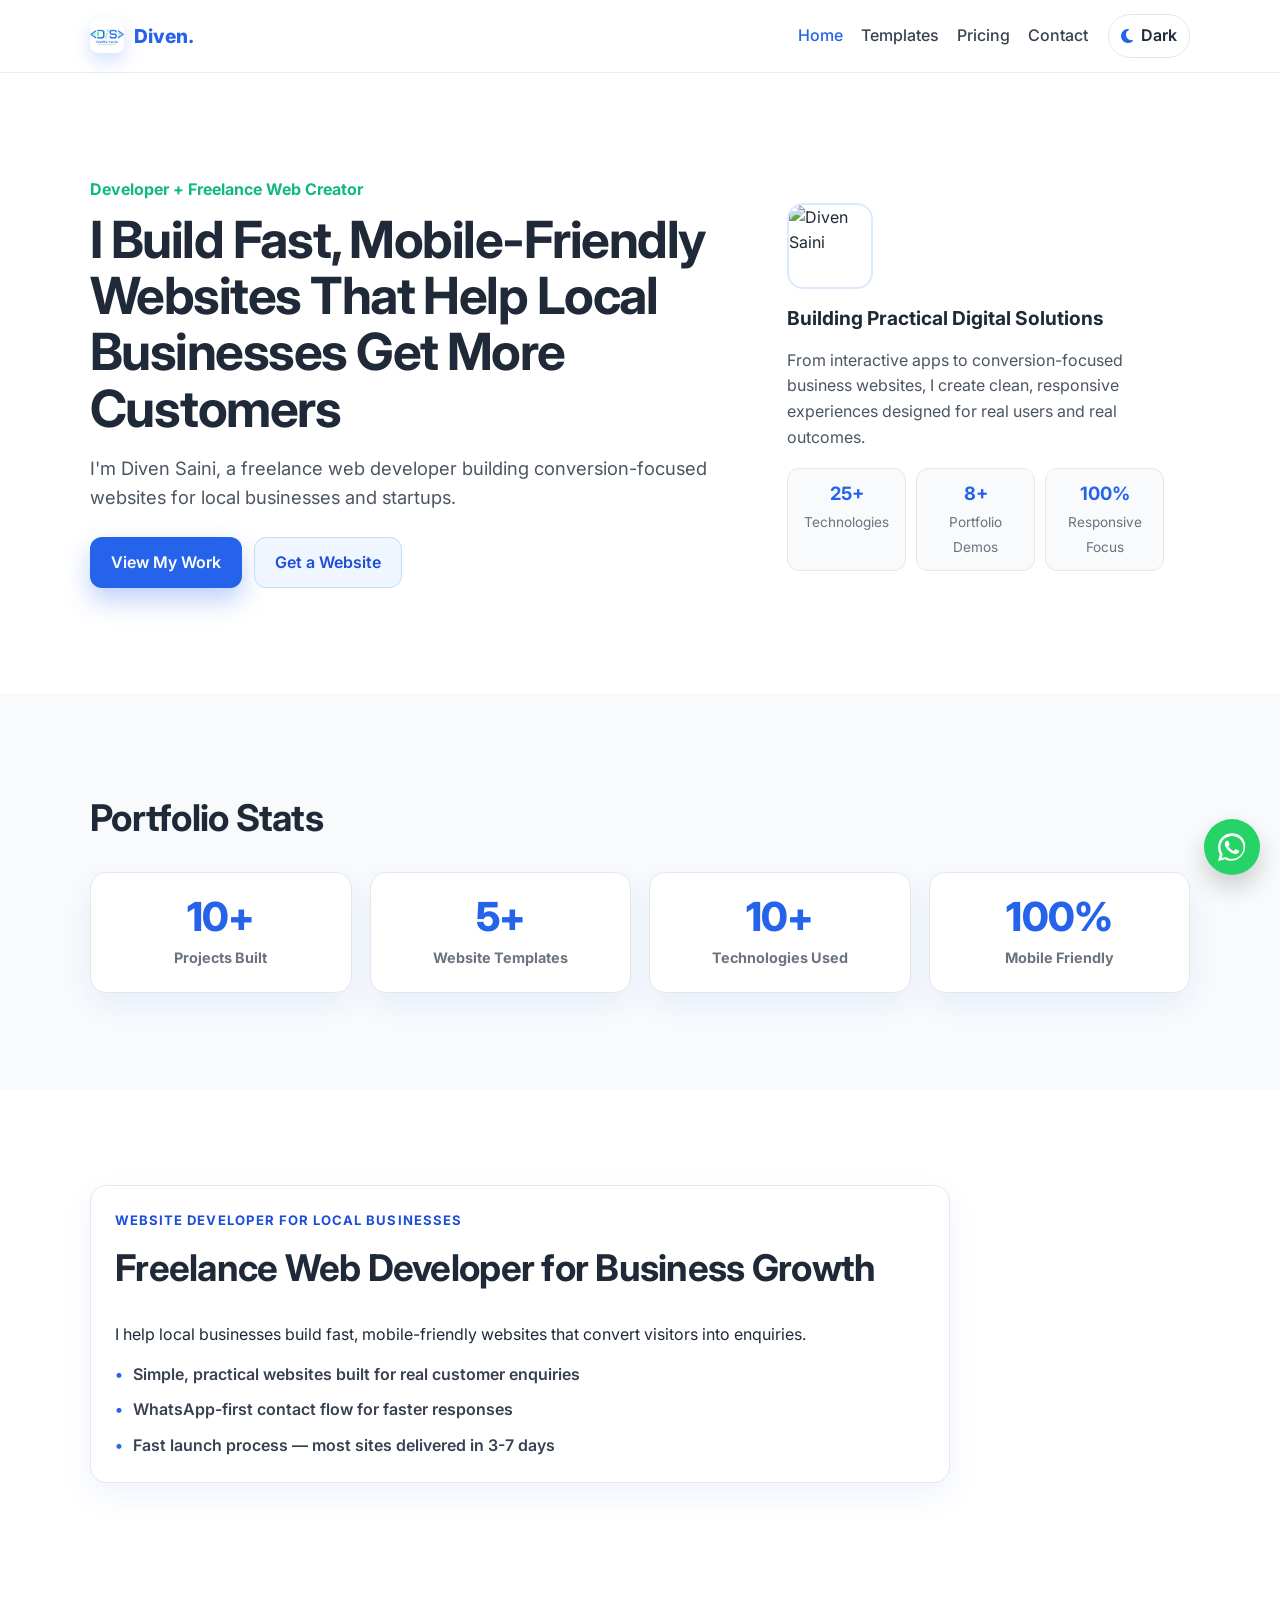
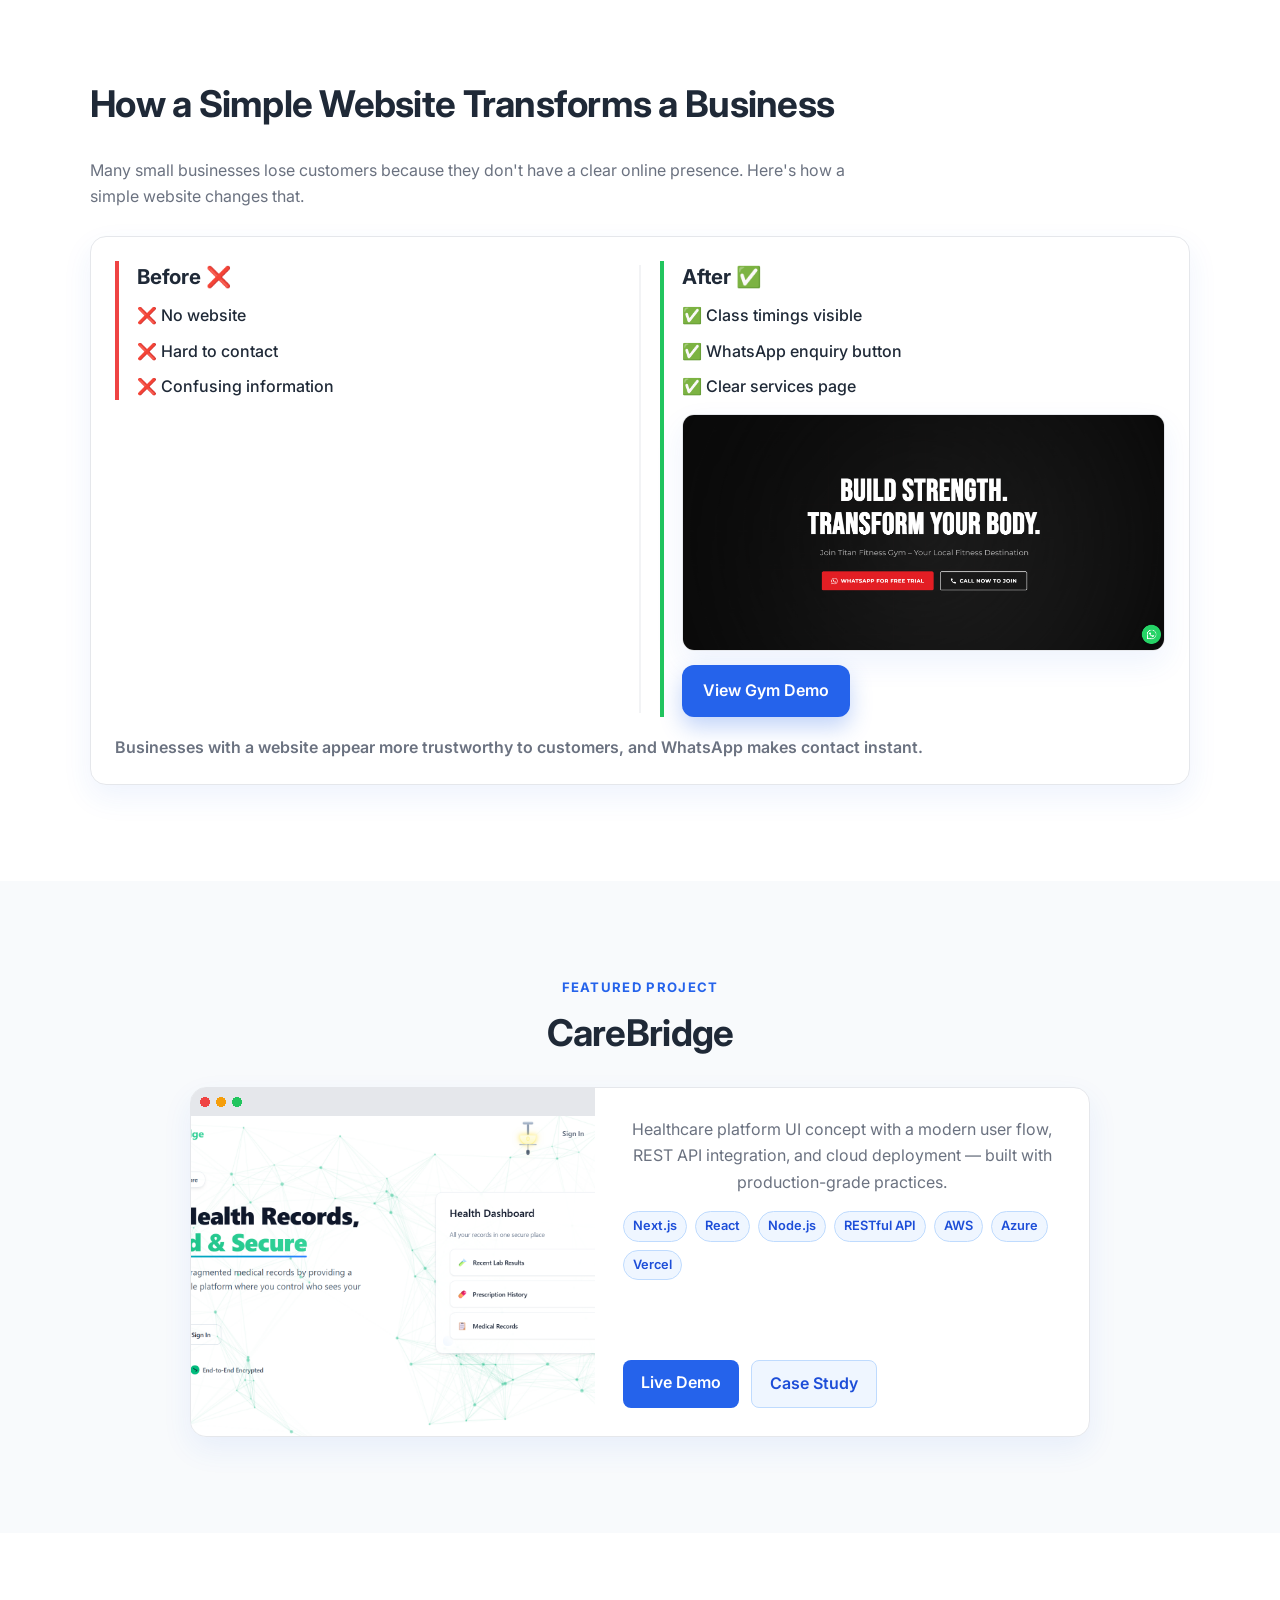
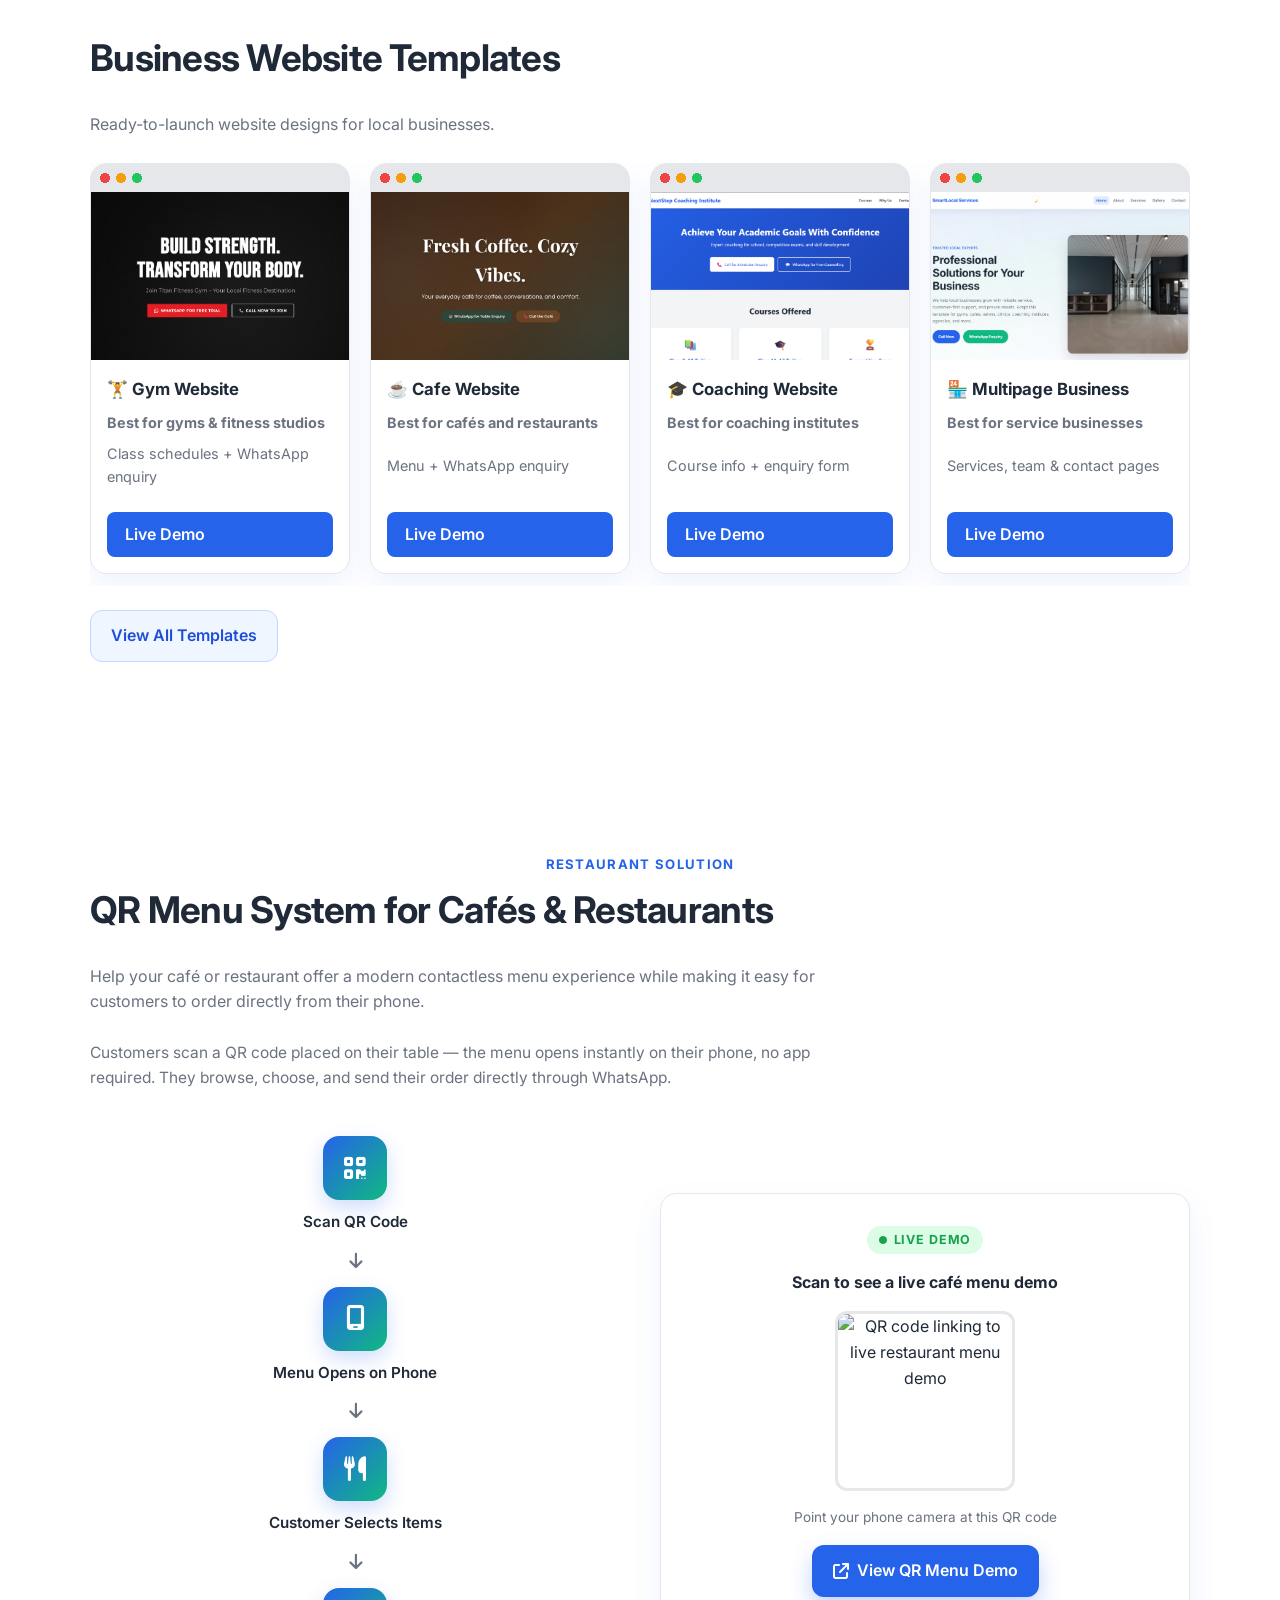
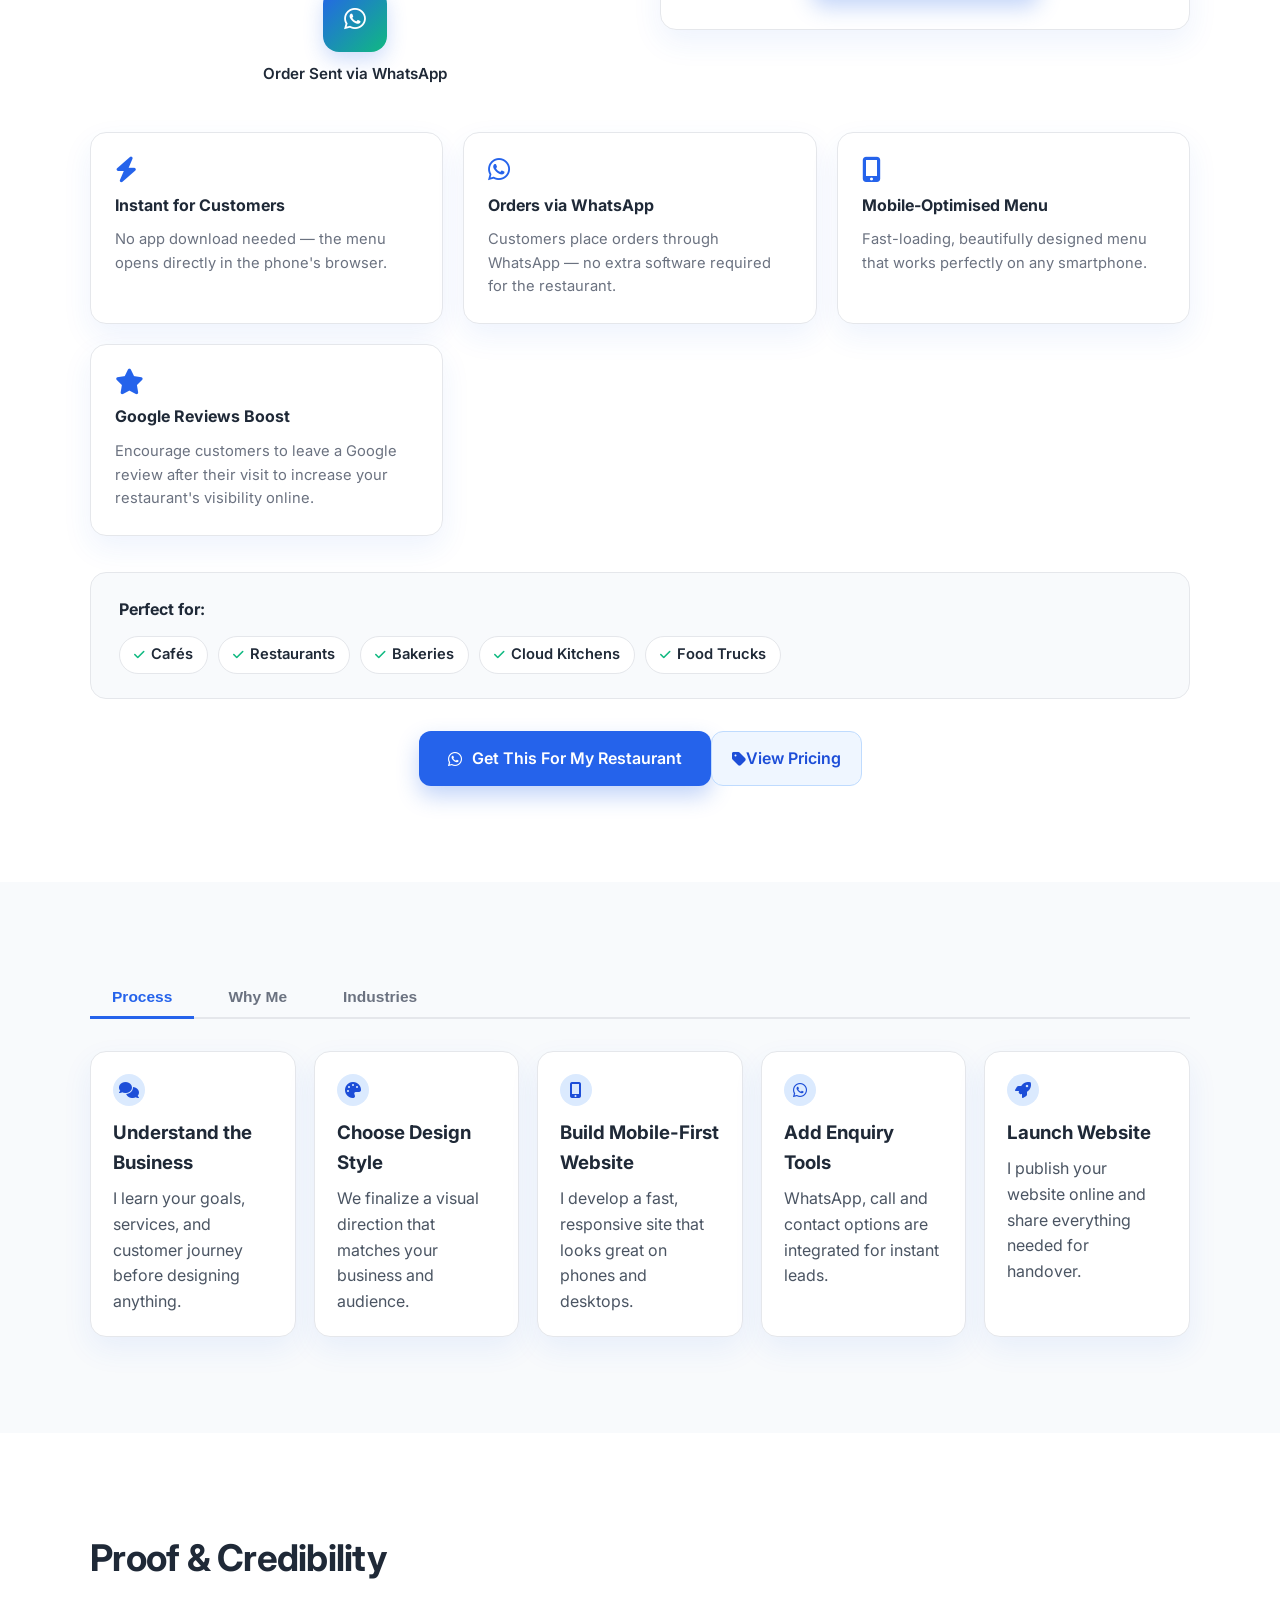
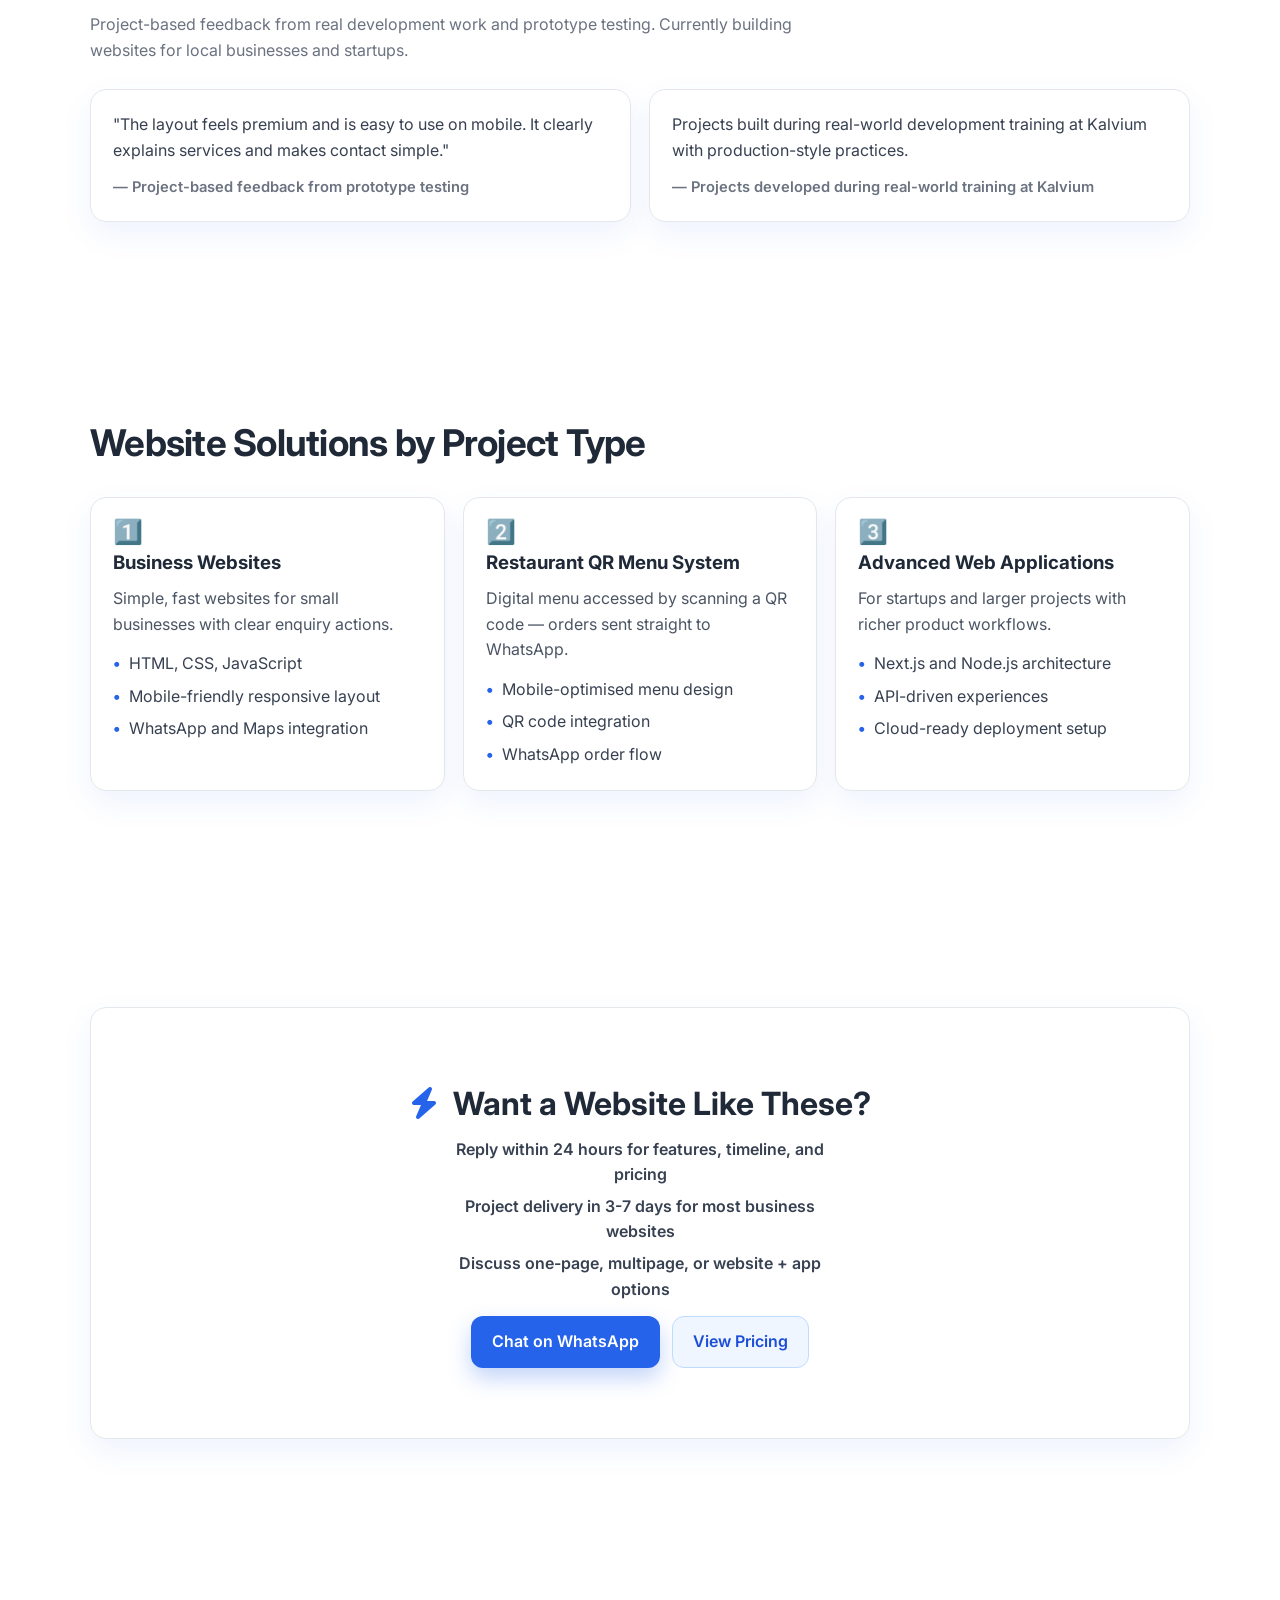
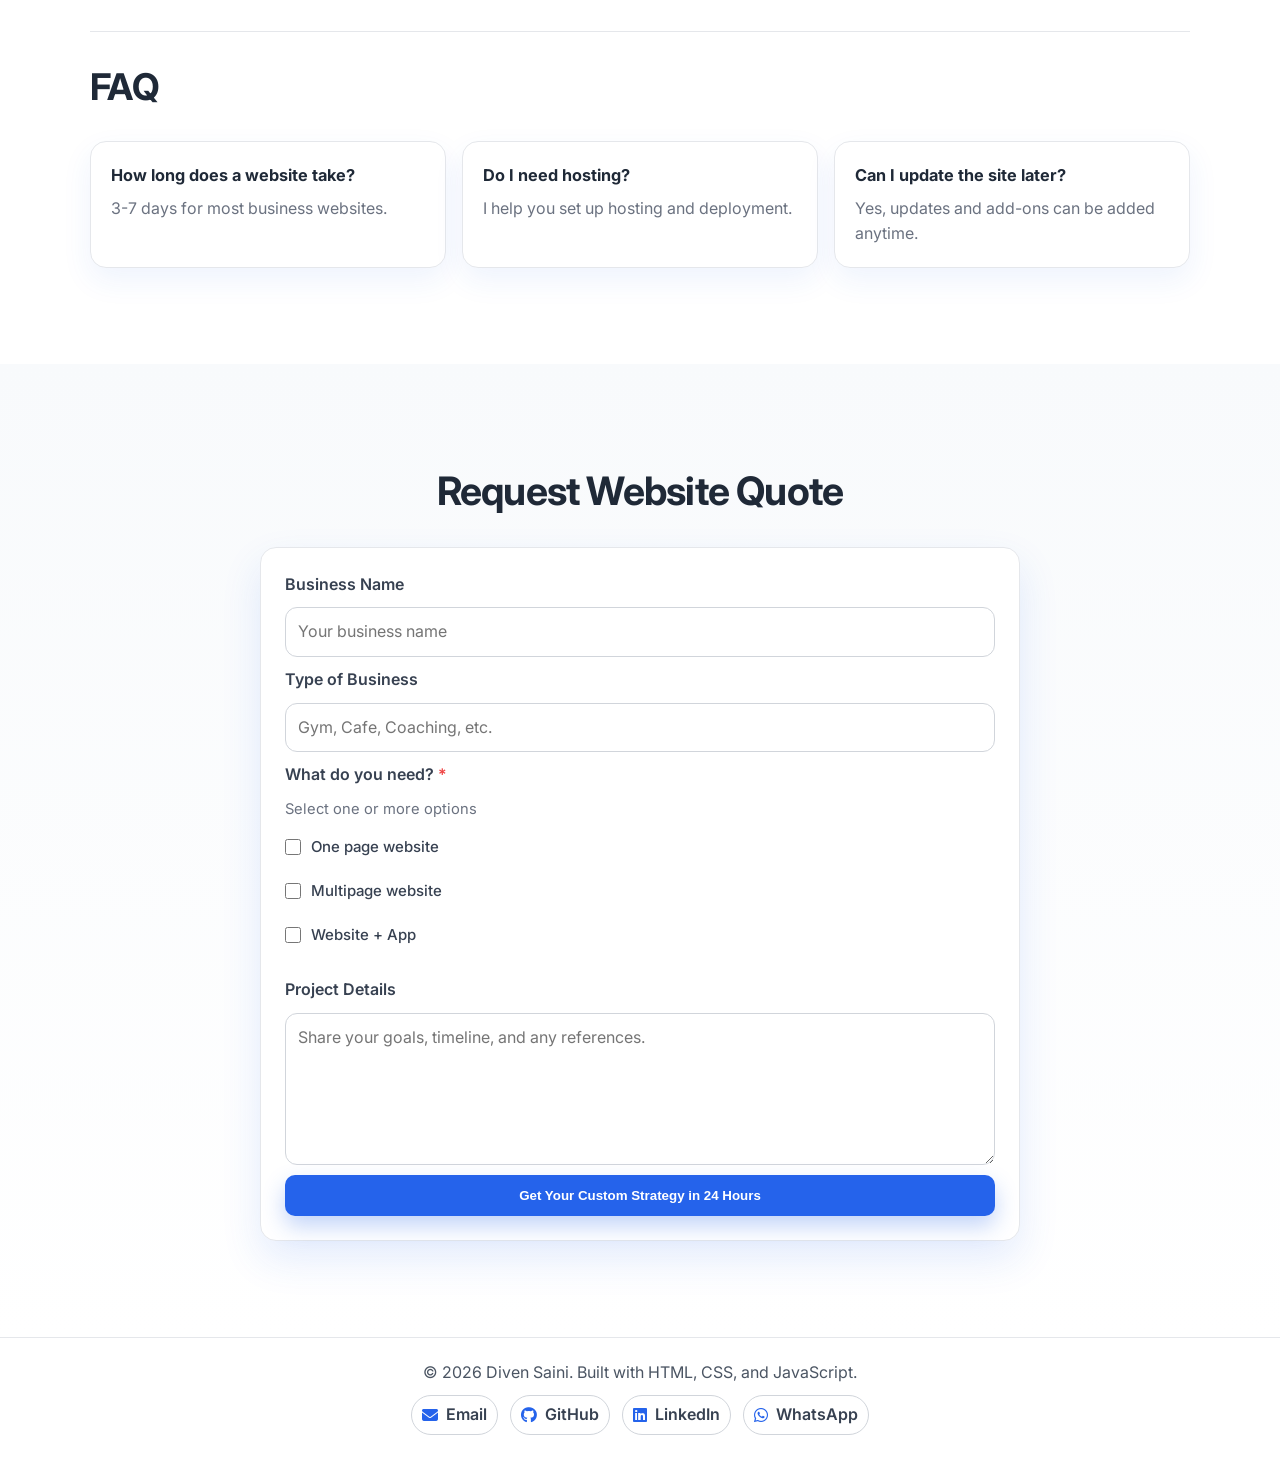
==== commit 73dbf002: "Refine portfolio messaging, center quote form, and clean pricing card CTA layout" ====
--- a/portfolio-website/index.html
+++ b/portfolio-website/index.html
@@ -5,18 +5,18 @@
     <meta name="viewport" content="width=device-width, initial-scale=1.0" />
     <meta
       name="description"
-      content="Freelance web developer in Pinjore building mobile-friendly websites for gyms, cafes, coaching institutes, and local businesses."
+      content="Freelance web developer building mobile-friendly websites for gyms, cafes, coaching institutes, and local businesses."
     />
-    <meta property="og:title" content="Freelance Web Developer in Pinjore | Business Websites" />
-    <meta property="og:description" content="Website developer for local businesses in Pinjore and Haryana. Fast, mobile-friendly websites that convert visitors into enquiries." />
+    <meta property="og:title" content="Freelance Web Developer | Business Websites" />
+    <meta property="og:description" content="Website developer for local businesses. Fast, mobile-friendly websites that convert visitors into enquiries." />
     <meta property="og:type" content="website" />
     <meta property="og:image" content="images/carebridge.png" />
     <meta property="og:url" content="https://diven009.github.io/Diven-Developer-Portfolio/" />
     <meta name="twitter:card" content="summary_large_image" />
-    <meta name="twitter:title" content="Freelance Web Developer in Pinjore | Business Websites" />
-    <meta name="twitter:description" content="Website developer for local businesses in Pinjore and Haryana. Fast, mobile-friendly websites that convert visitors into enquiries." />
+    <meta name="twitter:title" content="Freelance Web Developer | Business Websites" />
+    <meta name="twitter:description" content="Website developer for local businesses. Fast, mobile-friendly websites that convert visitors into enquiries." />
     <meta name="twitter:image" content="images/carebridge.png" />
-    <title>Freelance Web Developer in Pinjore | Business Websites</title>
+    <title>Freelance Web Developer | Business Websites</title>
     <link rel="icon" type="image/png" href="images/Logo.png" />
     <link rel="preconnect" href="https://fonts.googleapis.com" />
     <link rel="preconnect" href="https://fonts.gstatic.com" crossorigin />
@@ -64,7 +64,7 @@
             <p class="eyebrow">Developer + Freelance Web Creator</p>
             <h1>I Build Fast, Mobile-Friendly Websites That Help Local Businesses Get More Customers</h1>
             <p class="hero-subtext">
-              I'm Diven Saini, a freelance web developer in Pinjore, Haryana building conversion-focused websites for local businesses and startups.
+              I'm Diven Saini, a freelance web developer building conversion-focused websites for local businesses and startups.
             </p>
             <div class="hero-actions">
               <a href="#featured-project" class="btn btn-primary">View My Work</a>
@@ -112,9 +112,9 @@
         <div class="container">
           <article class="card local-seo-card reveal">
             <p class="local-seo-eyebrow">Website Developer for Local Businesses</p>
-            <h2 class="section-title">Freelance Web Developer in Pinjore</h2>
+            <h2 class="section-title">Freelance Web Developer for Business Growth</h2>
             <p>
-              I help local businesses in Pinjore and across Haryana build fast, mobile-friendly websites
+              I help local businesses build fast, mobile-friendly websites
               that convert visitors into enquiries.
             </p>
             <ul class="about-points" style="margin-top: 14px">
@@ -526,16 +526,6 @@
           </form>
         </div>
       </section>
-
-      <section class="section" id="location-map">
-        <div class="container">
-          <h2 class="section-title reveal">Based in Pinjore, Haryana</h2>
-          <p class="section-subtitle reveal">Working with local businesses and remote clients across India, with local meetups available in and around Pinjore.</p>
-          <div class="card map-embed reveal">
-            <iframe title="Map location of Pinjore, Haryana" src="https://www.google.com/maps?q=Pinjore,Haryana&output=embed" loading="lazy" referrerpolicy="no-referrer-when-downgrade"></iframe>
-          </div>
-        </div>
-      </section>
     </main>
 
     <a
@@ -558,7 +548,6 @@
           <a href="https://github.com/DIVEN009" target="_blank" rel="noopener"><i class="fa-brands fa-github"></i>GitHub</a>
           <a href="https://www.linkedin.com/in/diven-saini-5153252a3/" target="_blank" rel="noopener"><i class="fa-brands fa-linkedin"></i>LinkedIn</a>
           <a href="https://wa.me/919876438029?text=Hello%20Diven%2C%20I%20saw%20your%20portfolio%20website%20and%20I%27m%20interested%20in%20getting%20a%20website%20built%20for%20my%20business." target="_blank" rel="noopener"><i class="fa-brands fa-whatsapp"></i>WhatsApp</a>
-          <a href="https://maps.google.com/?q=Pinjore,Haryana" target="_blank" rel="noopener"><i class="fa-solid fa-location-dot"></i>Location</a>
         </div>
       </div>
     </footer>
--- a/portfolio-website/css/style.css
+++ b/portfolio-website/css/style.css
@@ -341,11 +341,16 @@
 body.dark-mode .project-tech span,
 body.dark-mode .step-badge,
 body.dark-mode .project-badge,
-body.dark-mode .popular-badge,
-body.dark-mode .demo-links a {
+body.dark-mode .popular-badge {
   background: #1e293b;
   border-color: #334155;
   color: #bfdbfe;
+}
+
+body.dark-mode .demo-links a {
+  background: none;
+  border: none;
+  color: #93c5fd;
 }
 
 body.dark-mode .repo-line a,
@@ -1180,7 +1185,7 @@
   margin-top: 12px;
   display: flex;
   flex-wrap: wrap;
-  gap: 8px;
+  gap: 4px 10px;
   align-items: center;
 }
 
@@ -1193,18 +1198,35 @@
 }
 
 .demo-links a {
-  display: inline-block;
+  display: inline-flex;
+  align-items: center;
+  gap: 4px;
   color: #2563eb;
   font-weight: 600;
-  text-decoration: none;
-  background: #eef2ff;
-  padding: 6px 10px;
-  border-radius: 6px;
-  border: 1px solid #c7d2fe;
+  font-size: 0.88rem;
+  text-decoration: underline;
+  text-underline-offset: 3px;
+  background: none;
+  padding: 0;
+  border-radius: 0;
+  border: none;
+}
+
+.demo-links a::after {
+  content: "\2197";
+  font-size: 0.75rem;
 }
 
 .demo-links a:hover {
-  background: #dbeafe;
+  color: #1d4ed8;
+  background: none;
+}
+
+/* Separator between demo links and Get Started in pricing-card */
+.pricing-card .qr-plan-btn {
+  margin-top: 16px;
+  padding-top: 16px;
+  border-top: 1px solid var(--border);
 }
 
 .pricing-note {
@@ -1527,6 +1549,12 @@
 
 #request-quote .section-title {
   font-size: clamp(1.9rem, 3.2vw, 2.45rem);
+  text-align: center;
+}
+
+#request-quote .quote-form {
+  margin-left: auto;
+  margin-right: auto;
 }
 
 .quote-form label {
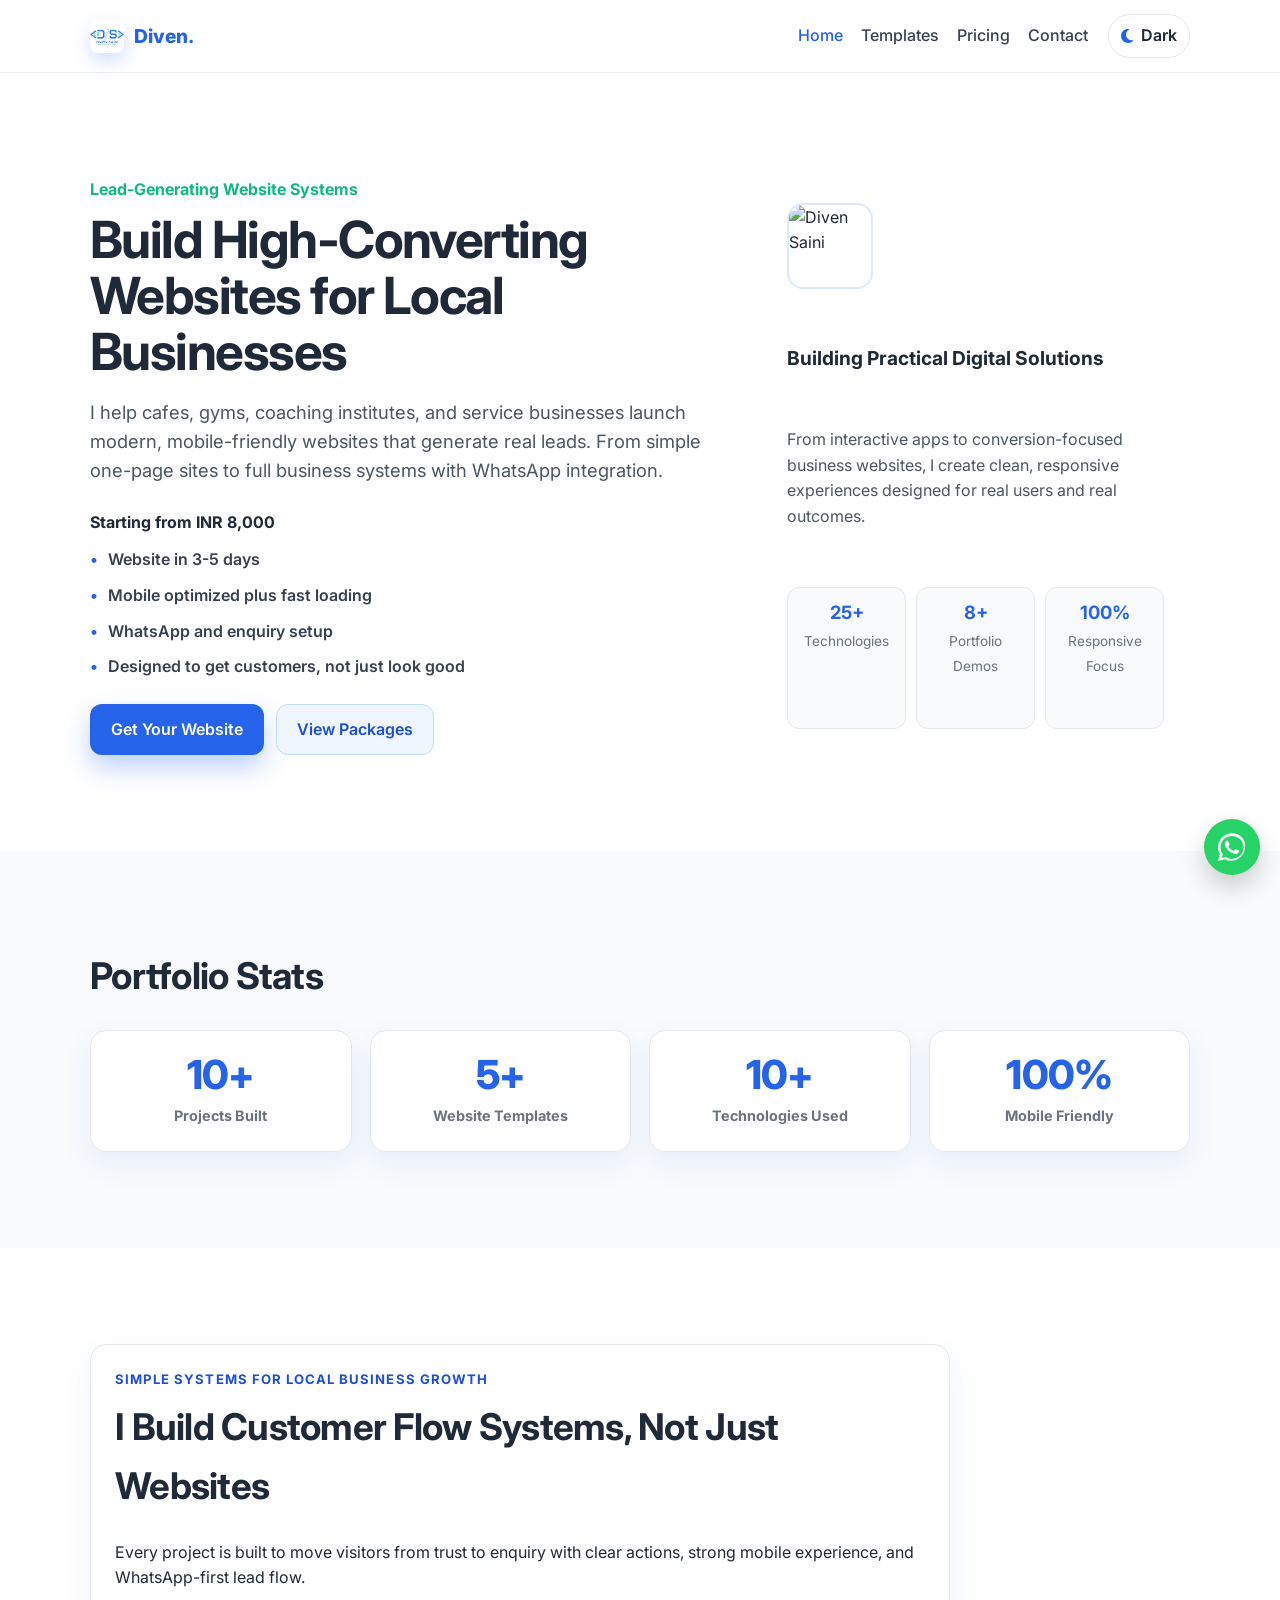
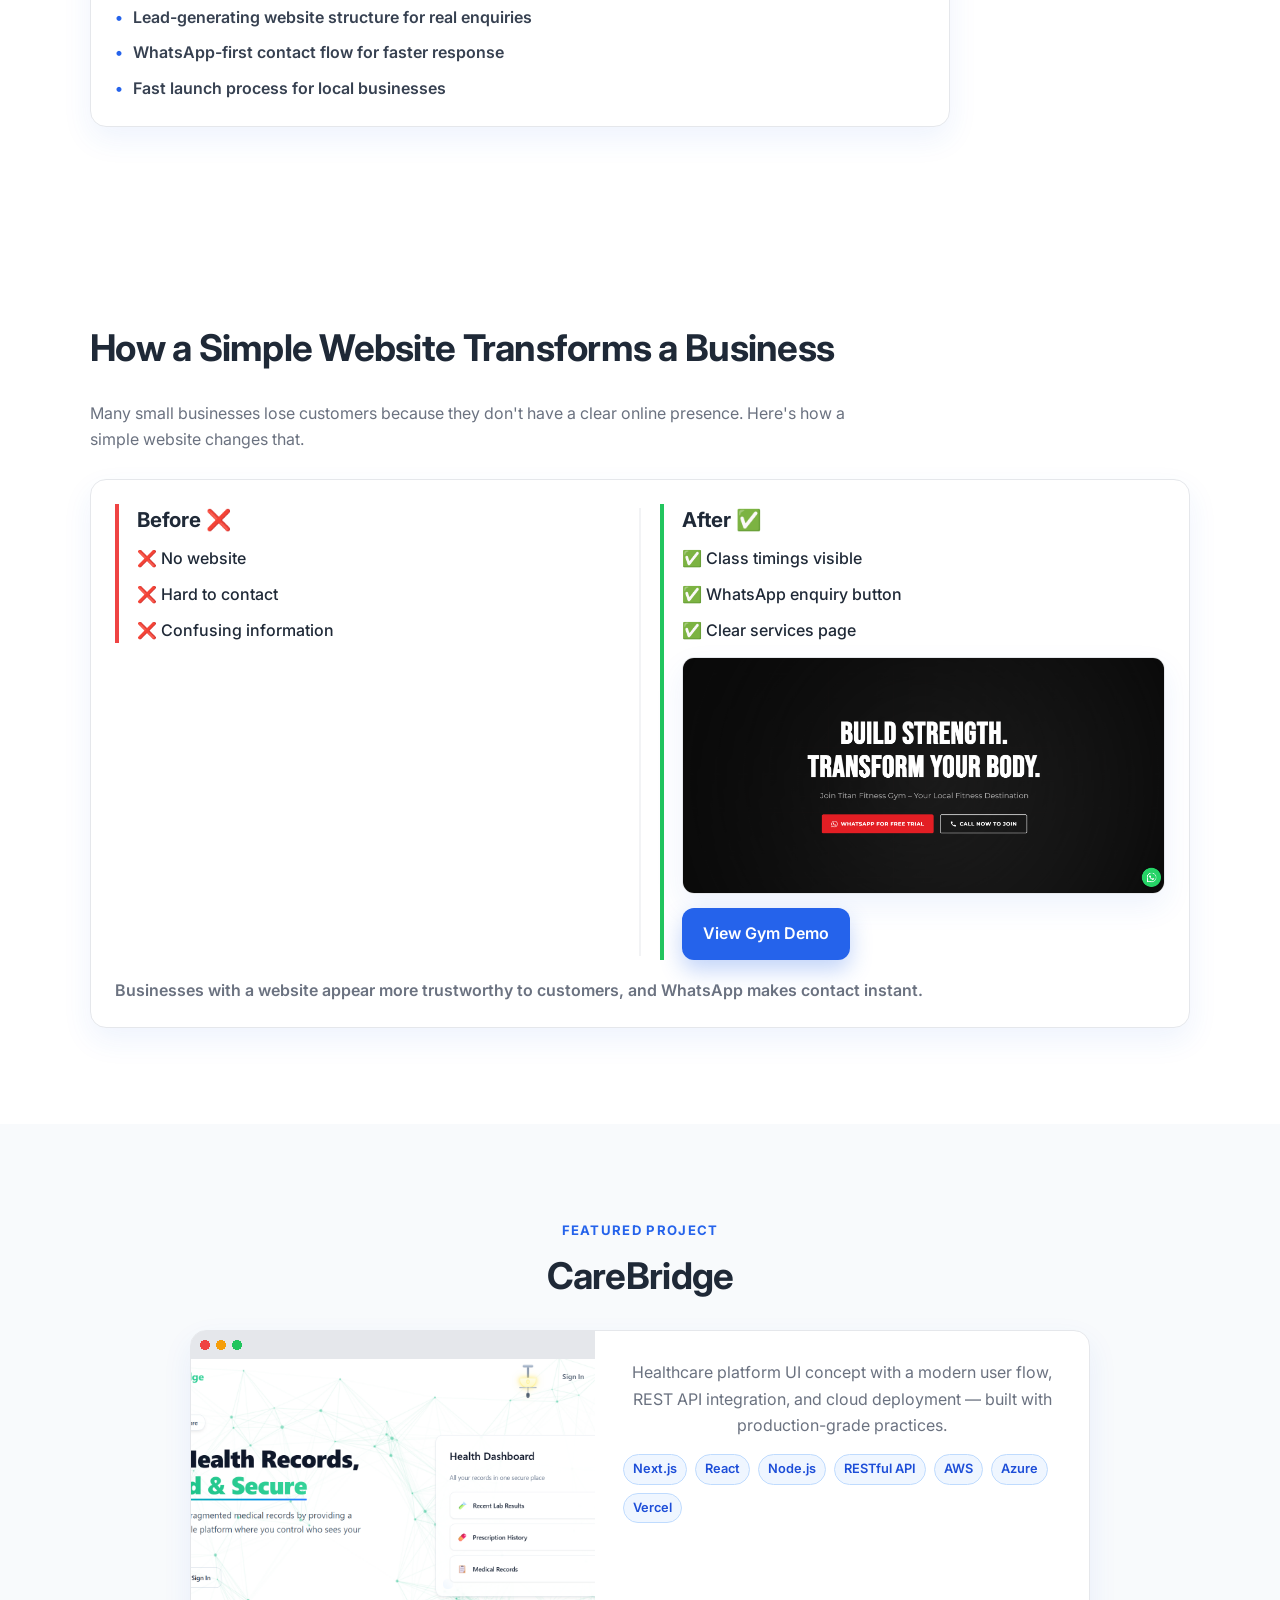
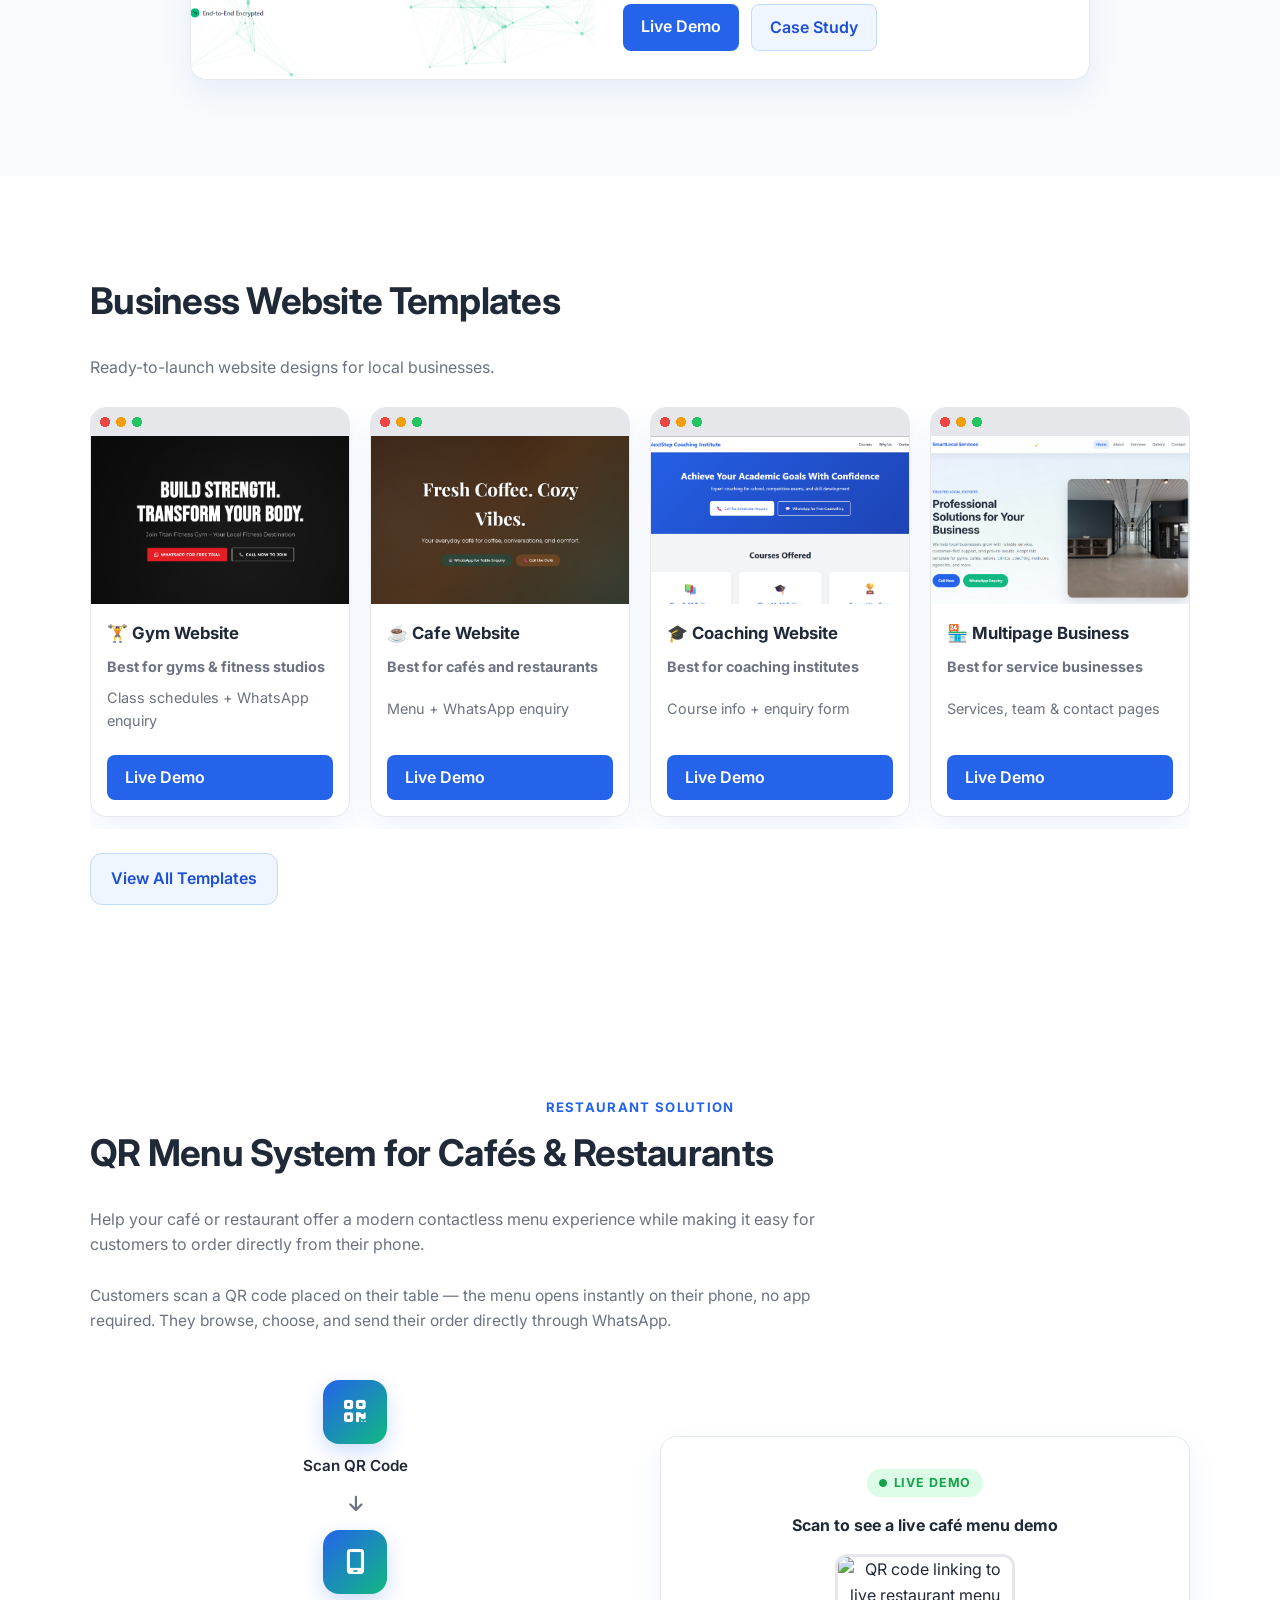
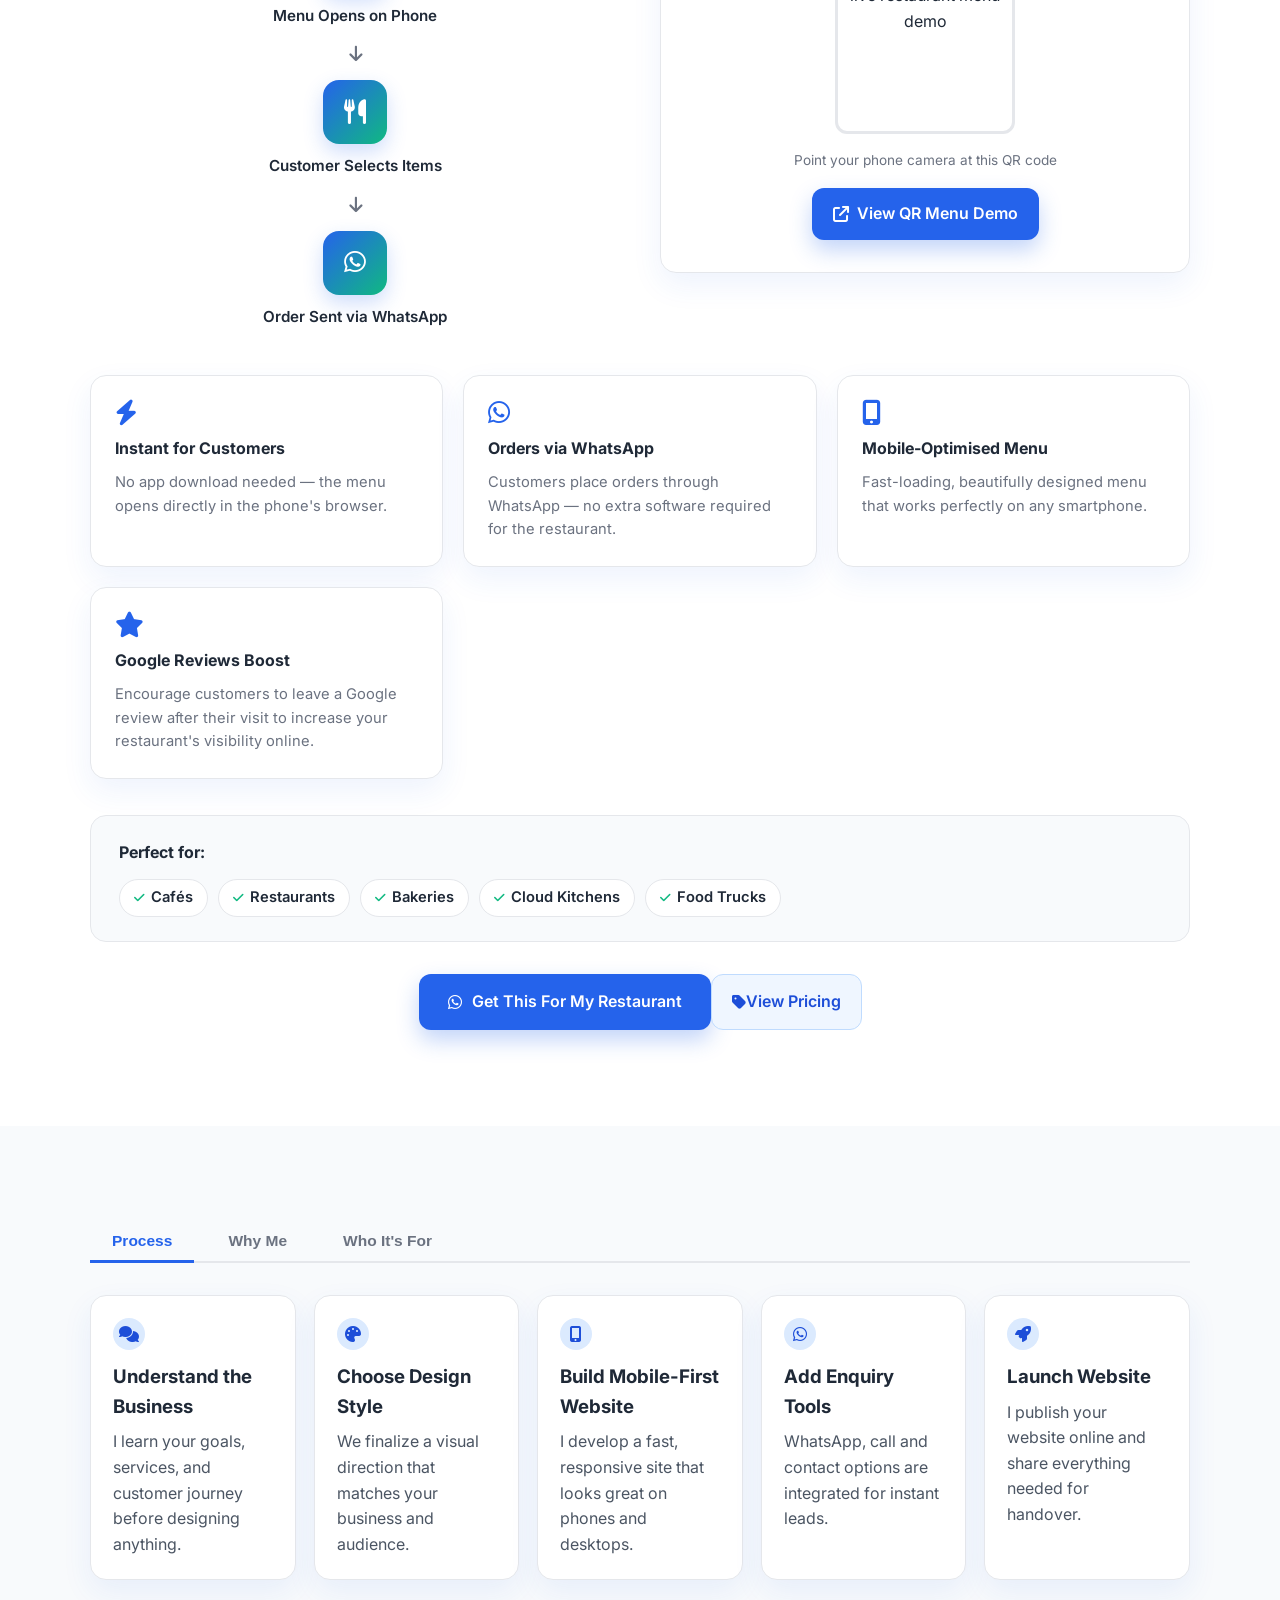
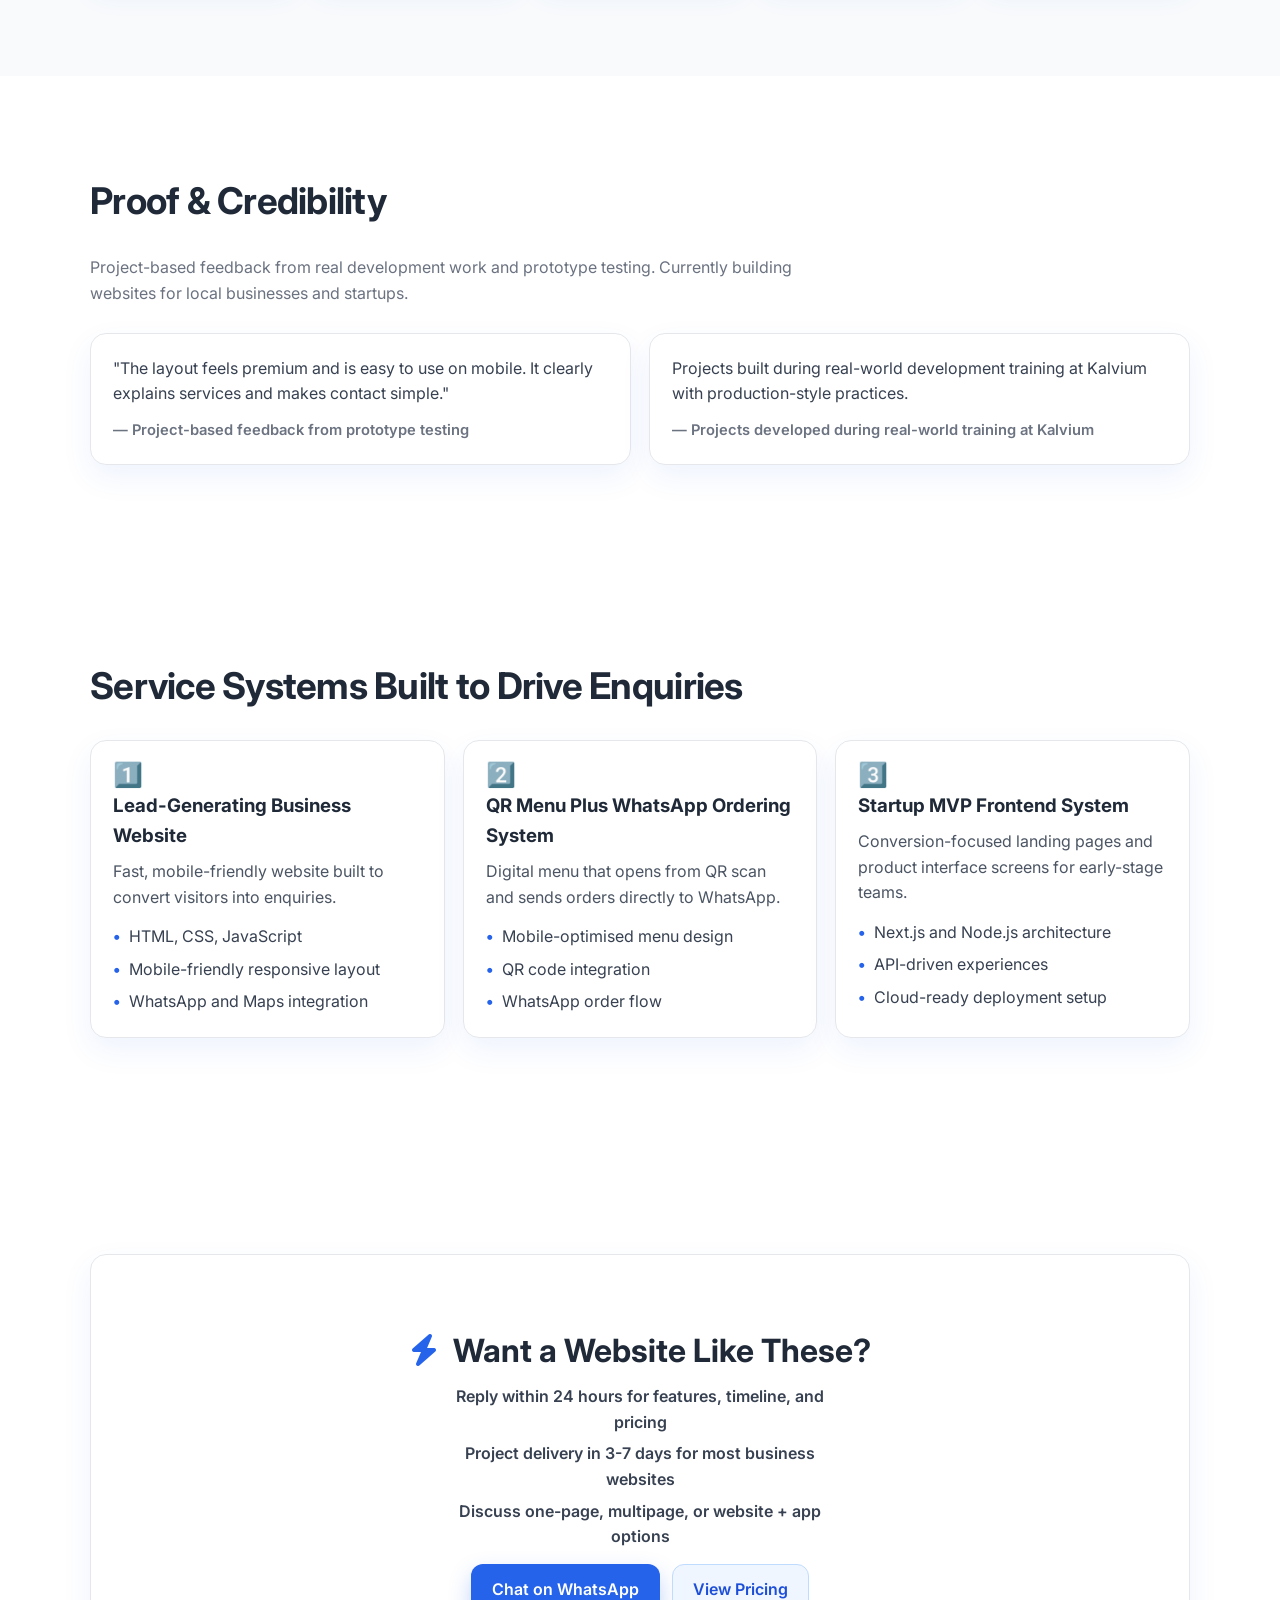
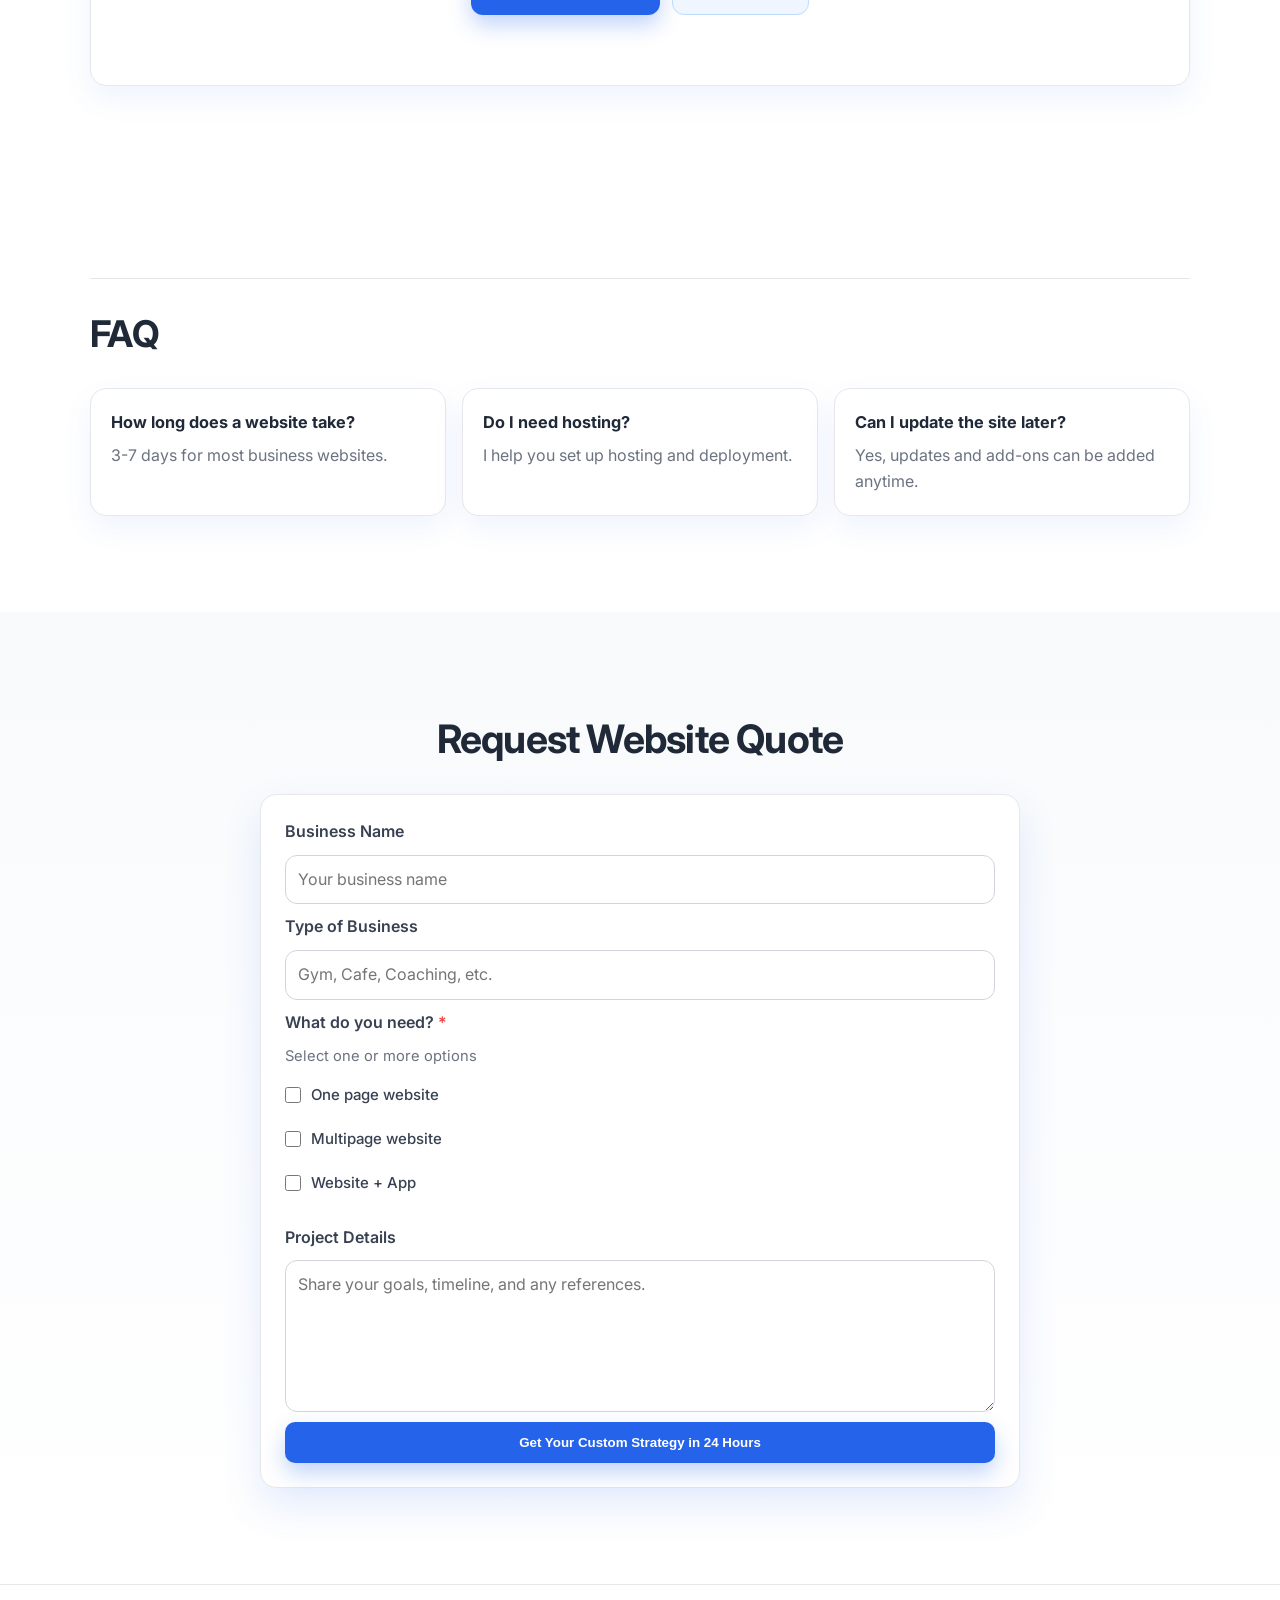
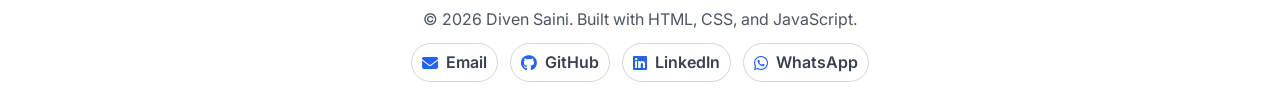
==== commit 1e401010: "added" ====
--- a/portfolio-website/index.html
+++ b/portfolio-website/index.html
@@ -61,14 +61,23 @@
       <section class="hero section">
         <div class="container hero-layout">
           <div class="hero-content reveal">
-            <p class="eyebrow">Developer + Freelance Web Creator</p>
-            <h1>I Build Fast, Mobile-Friendly Websites That Help Local Businesses Get More Customers</h1>
+            <p class="eyebrow">Lead-Generating Website Systems</p>
+            <h1>Build High-Converting Websites for Local Businesses</h1>
             <p class="hero-subtext">
-              I'm Diven Saini, a freelance web developer building conversion-focused websites for local businesses and startups.
+              I help cafes, gyms, coaching institutes, and service businesses launch modern,
+              mobile-friendly websites that generate real leads. From simple one-page sites to
+              full business systems with WhatsApp integration.
             </p>
+            <p class="hero-price-note"><strong>Starting from INR 8,000</strong></p>
+            <ul class="about-points hero-offer-points">
+              <li>Website in 3-5 days</li>
+              <li>Mobile optimized plus fast loading</li>
+              <li>WhatsApp and enquiry setup</li>
+              <li>Designed to get customers, not just look good</li>
+            </ul>
             <div class="hero-actions">
-              <a href="#featured-project" class="btn btn-primary">View My Work</a>
-              <a href="pricing.html" class="btn btn-secondary">Get a Website</a>
+              <a href="#quick-contact" class="btn btn-primary">Get Your Website</a>
+              <a href="pricing.html" class="btn btn-secondary">View Packages</a>
             </div>
           </div>
           <div class="hero-card reveal">
@@ -111,16 +120,16 @@
       <section class="section" id="local-seo-intro">
         <div class="container">
           <article class="card local-seo-card reveal">
-            <p class="local-seo-eyebrow">Website Developer for Local Businesses</p>
-            <h2 class="section-title">Freelance Web Developer for Business Growth</h2>
+            <p class="local-seo-eyebrow">Simple Systems for Local Business Growth</p>
+            <h2 class="section-title">I Build Customer Flow Systems, Not Just Websites</h2>
             <p>
-              I help local businesses build fast, mobile-friendly websites
-              that convert visitors into enquiries.
+              Every project is built to move visitors from trust to enquiry with clear actions,
+              strong mobile experience, and WhatsApp-first lead flow.
             </p>
             <ul class="about-points" style="margin-top: 14px">
-              <li>Simple, practical websites built for real customer enquiries</li>
-              <li>WhatsApp-first contact flow for faster responses</li>
-              <li>Fast launch process — most sites delivered in 3-7 days</li>
+              <li>Lead-generating website structure for real enquiries</li>
+              <li>WhatsApp-first contact flow for faster response</li>
+              <li>Fast launch process for local businesses</li>
             </ul>
           </article>
         </div>
@@ -335,7 +344,7 @@
           <div class="tabs-header">
             <button class="tab-btn active" data-tab="process">Process</button>
             <button class="tab-btn" data-tab="why-me">Why Me</button>
-            <button class="tab-btn" data-tab="industries">Industries</button>
+            <button class="tab-btn" data-tab="industries">Who It's For</button>
           </div>
 
           <div class="tab-pane active" id="tab-process">
@@ -395,11 +404,11 @@
 
           <div class="tab-pane" id="tab-industries">
             <div class="industry-grid">
-              <article class="industry-card">🏋️ Gyms</article>
-              <article class="industry-card">☕ Cafes</article>
-              <article class="industry-card">🎓 Coaching Institutes</article>
-              <article class="industry-card">🏪 Small Businesses</article>
-              <article class="industry-card">🛍️ Local Brands &amp; Services</article>
+              <article class="industry-card">☕ Cafes and Restaurants (menu and QR ordering)</article>
+              <article class="industry-card">🏋️ Gyms and Fitness Studios (lead capture pages)</article>
+              <article class="industry-card">🎓 Coaching Institutes (course plus enquiry system)</article>
+              <article class="industry-card">🏪 Local Service Businesses (plumbers, salons, clinics)</article>
+              <article class="industry-card">🚀 Early Startups (MVP landing and product interface)</article>
             </div>
           </div>
         </div>
@@ -424,12 +433,12 @@
 
       <section class="section" id="service-positioning">
         <div class="container">
-          <h2 class="section-title reveal">Website Solutions by Project Type</h2>
+          <h2 class="section-title reveal">Service Systems Built to Drive Enquiries</h2>
           <div class="cards-grid services-grid">
             <article class="card service-card reveal">
               <span class="sp-number">1️⃣</span>
-              <h3>Business Websites</h3>
-              <p>Simple, fast websites for small businesses with clear enquiry actions.</p>
+              <h3>Lead-Generating Business Website</h3>
+              <p>Fast, mobile-friendly website built to convert visitors into enquiries.</p>
               <ul class="tech-list">
                 <li>HTML, CSS, JavaScript</li>
                 <li>Mobile-friendly responsive layout</li>
@@ -438,8 +447,8 @@
             </article>
             <article class="card service-card reveal">
               <span class="sp-number">2️⃣</span>
-              <h3>Restaurant QR Menu System</h3>
-              <p>Digital menu accessed by scanning a QR code — orders sent straight to WhatsApp.</p>
+              <h3>QR Menu Plus WhatsApp Ordering System</h3>
+              <p>Digital menu that opens from QR scan and sends orders directly to WhatsApp.</p>
               <ul class="tech-list">
                 <li>Mobile-optimised menu design</li>
                 <li>QR code integration</li>
@@ -448,8 +457,8 @@
             </article>
             <article class="card service-card reveal">
               <span class="sp-number">3️⃣</span>
-              <h3>Advanced Web Applications</h3>
-              <p>For startups and larger projects with richer product workflows.</p>
+              <h3>Startup MVP Frontend System</h3>
+              <p>Conversion-focused landing pages and product interface screens for early-stage teams.</p>
               <ul class="tech-list">
                 <li>Next.js and Node.js architecture</li>
                 <li>API-driven experiences</li>
--- a/portfolio-website/css/style.css
+++ b/portfolio-website/css/style.css
@@ -278,6 +278,16 @@
   margin-bottom: 24px;
 }
 
+.hero-price-note {
+  margin-bottom: 12px;
+  color: var(--text);
+}
+
+.hero-offer-points {
+  margin-bottom: 24px;
+  max-width: 620px;
+}
+
 .hero-actions {
   display: flex;
   gap: 12px;
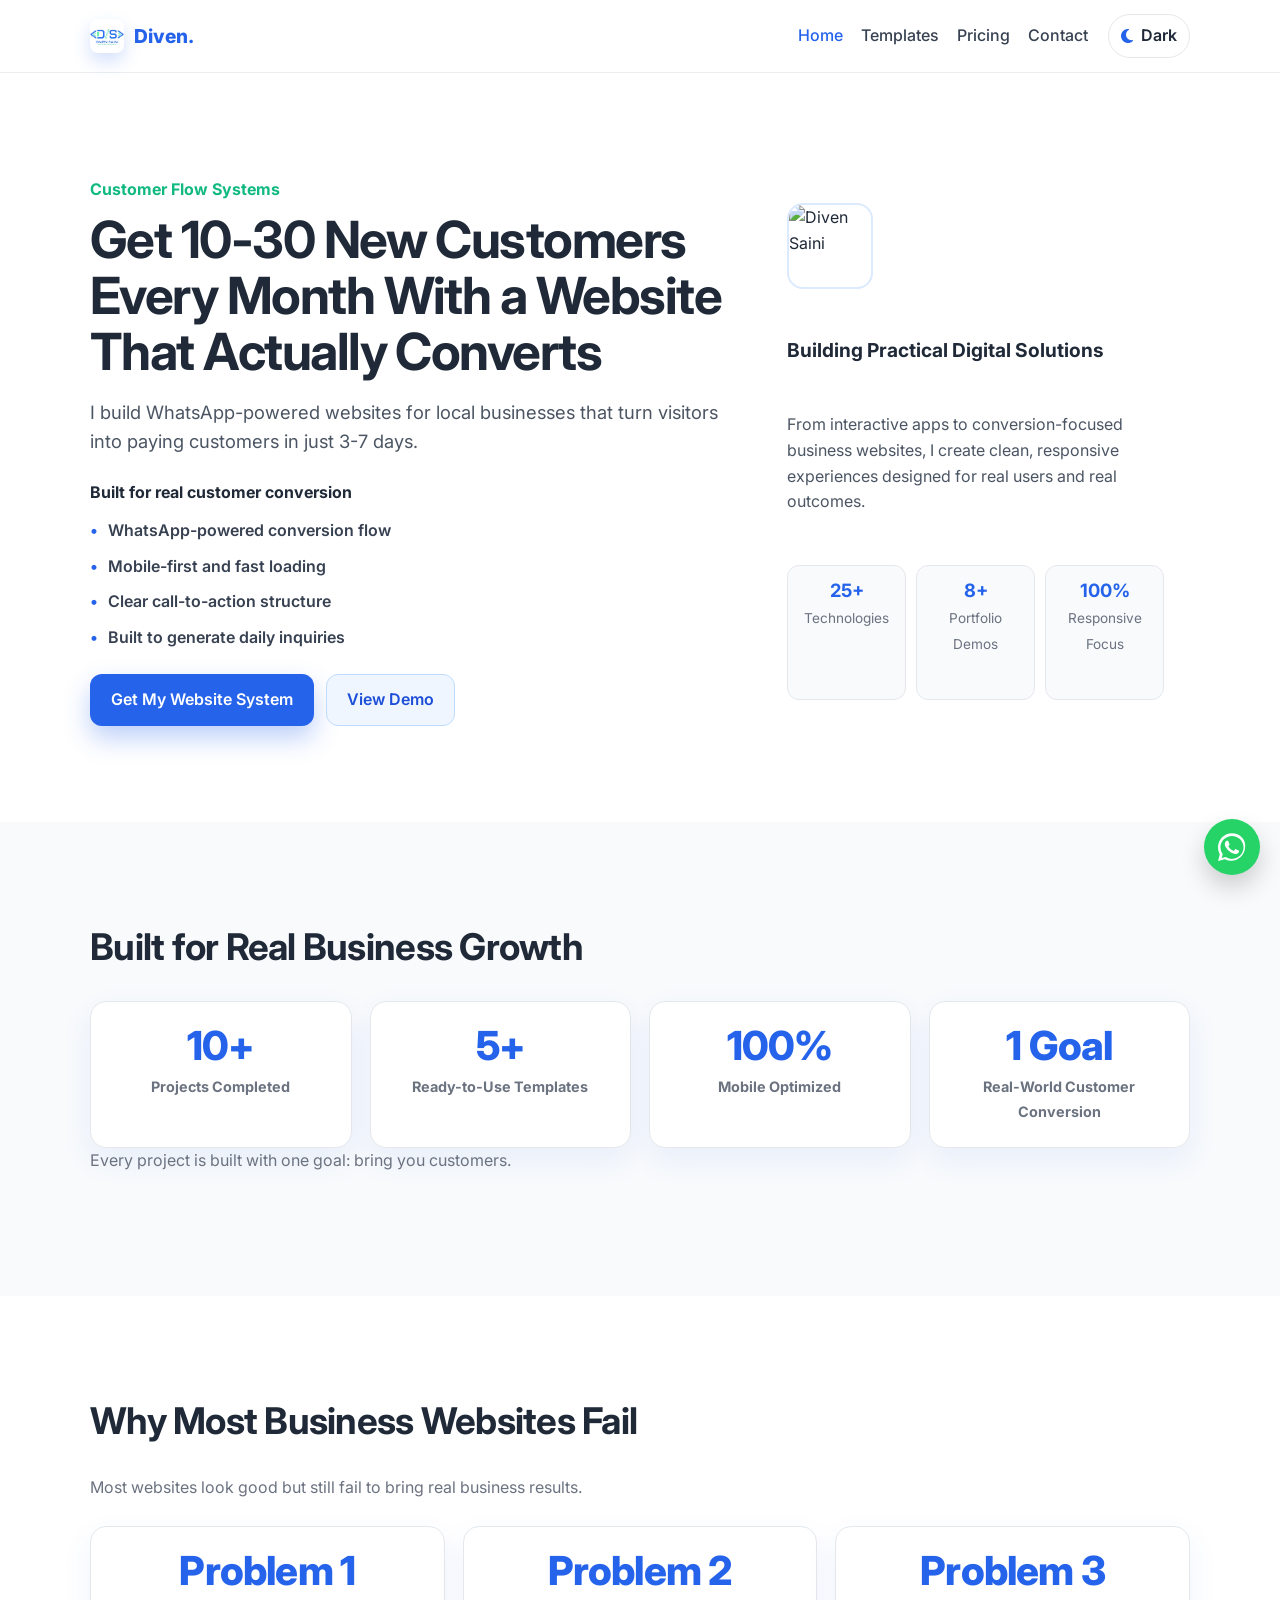
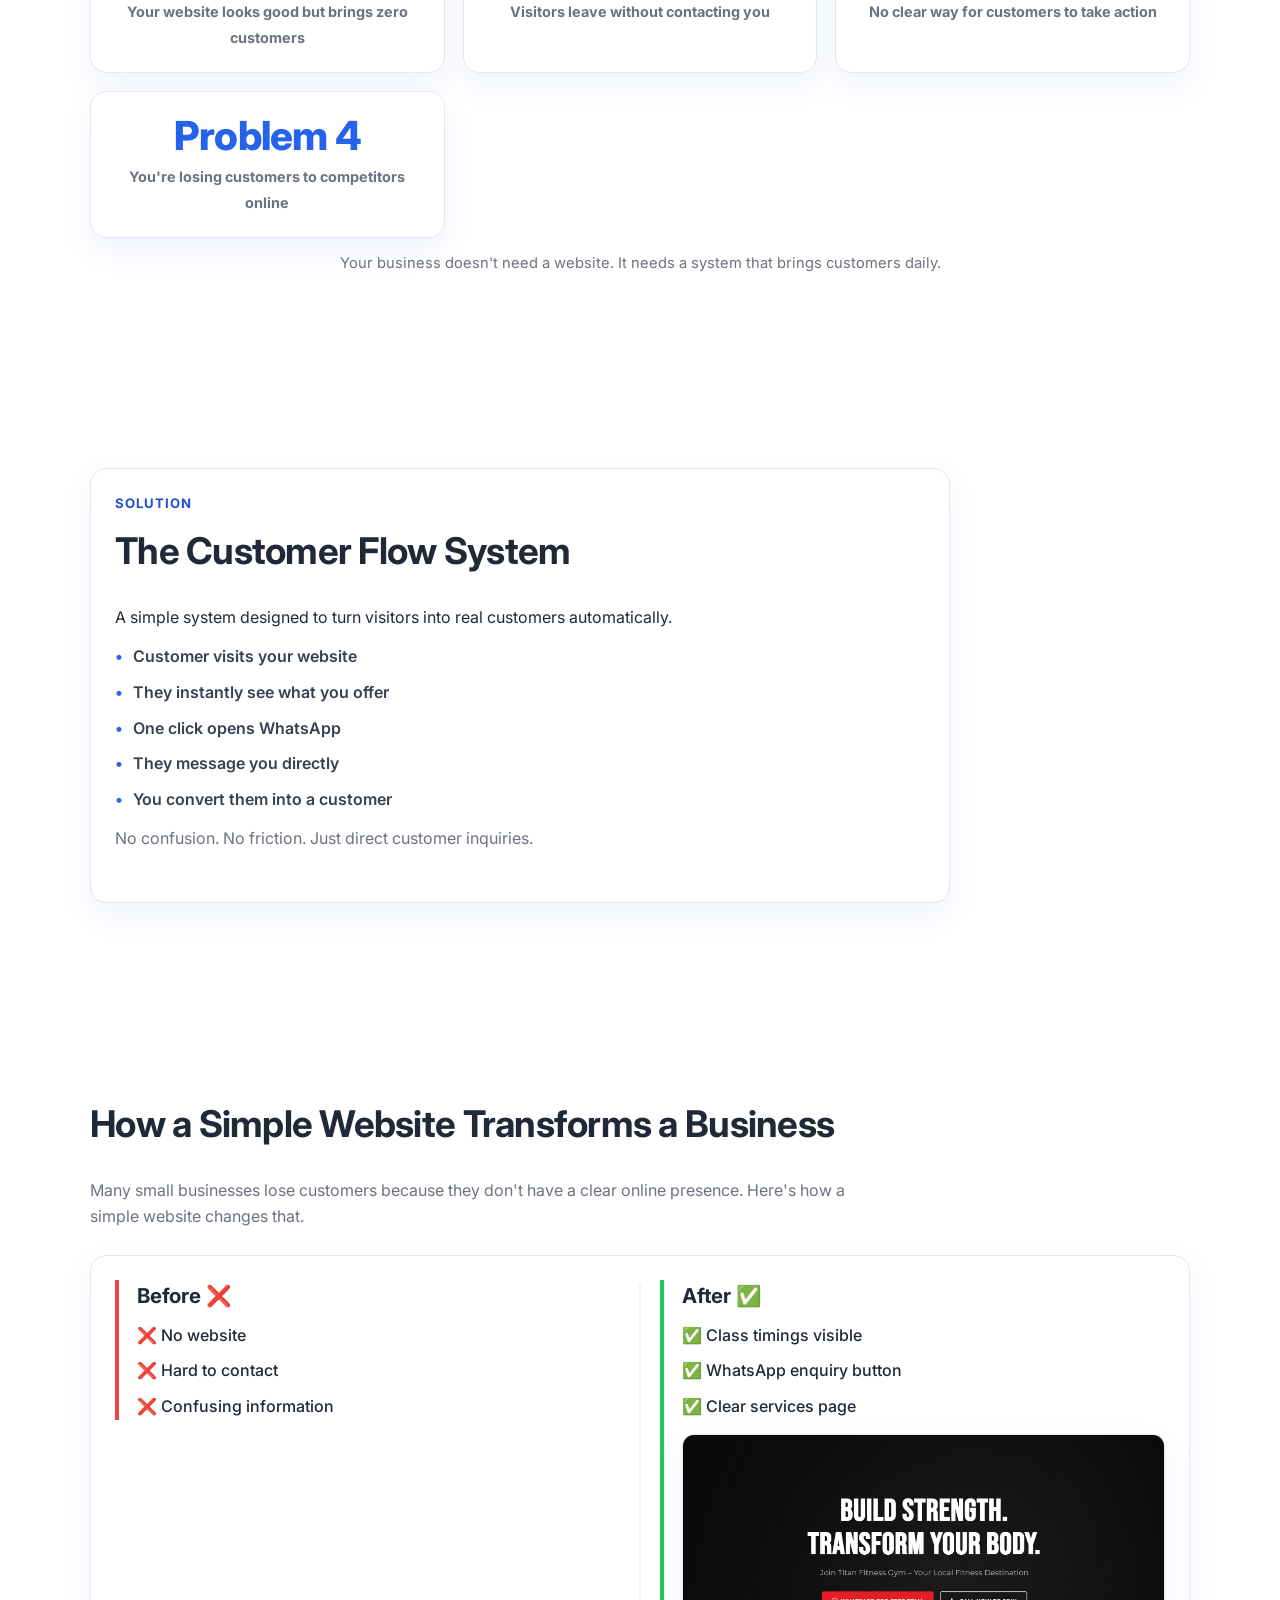
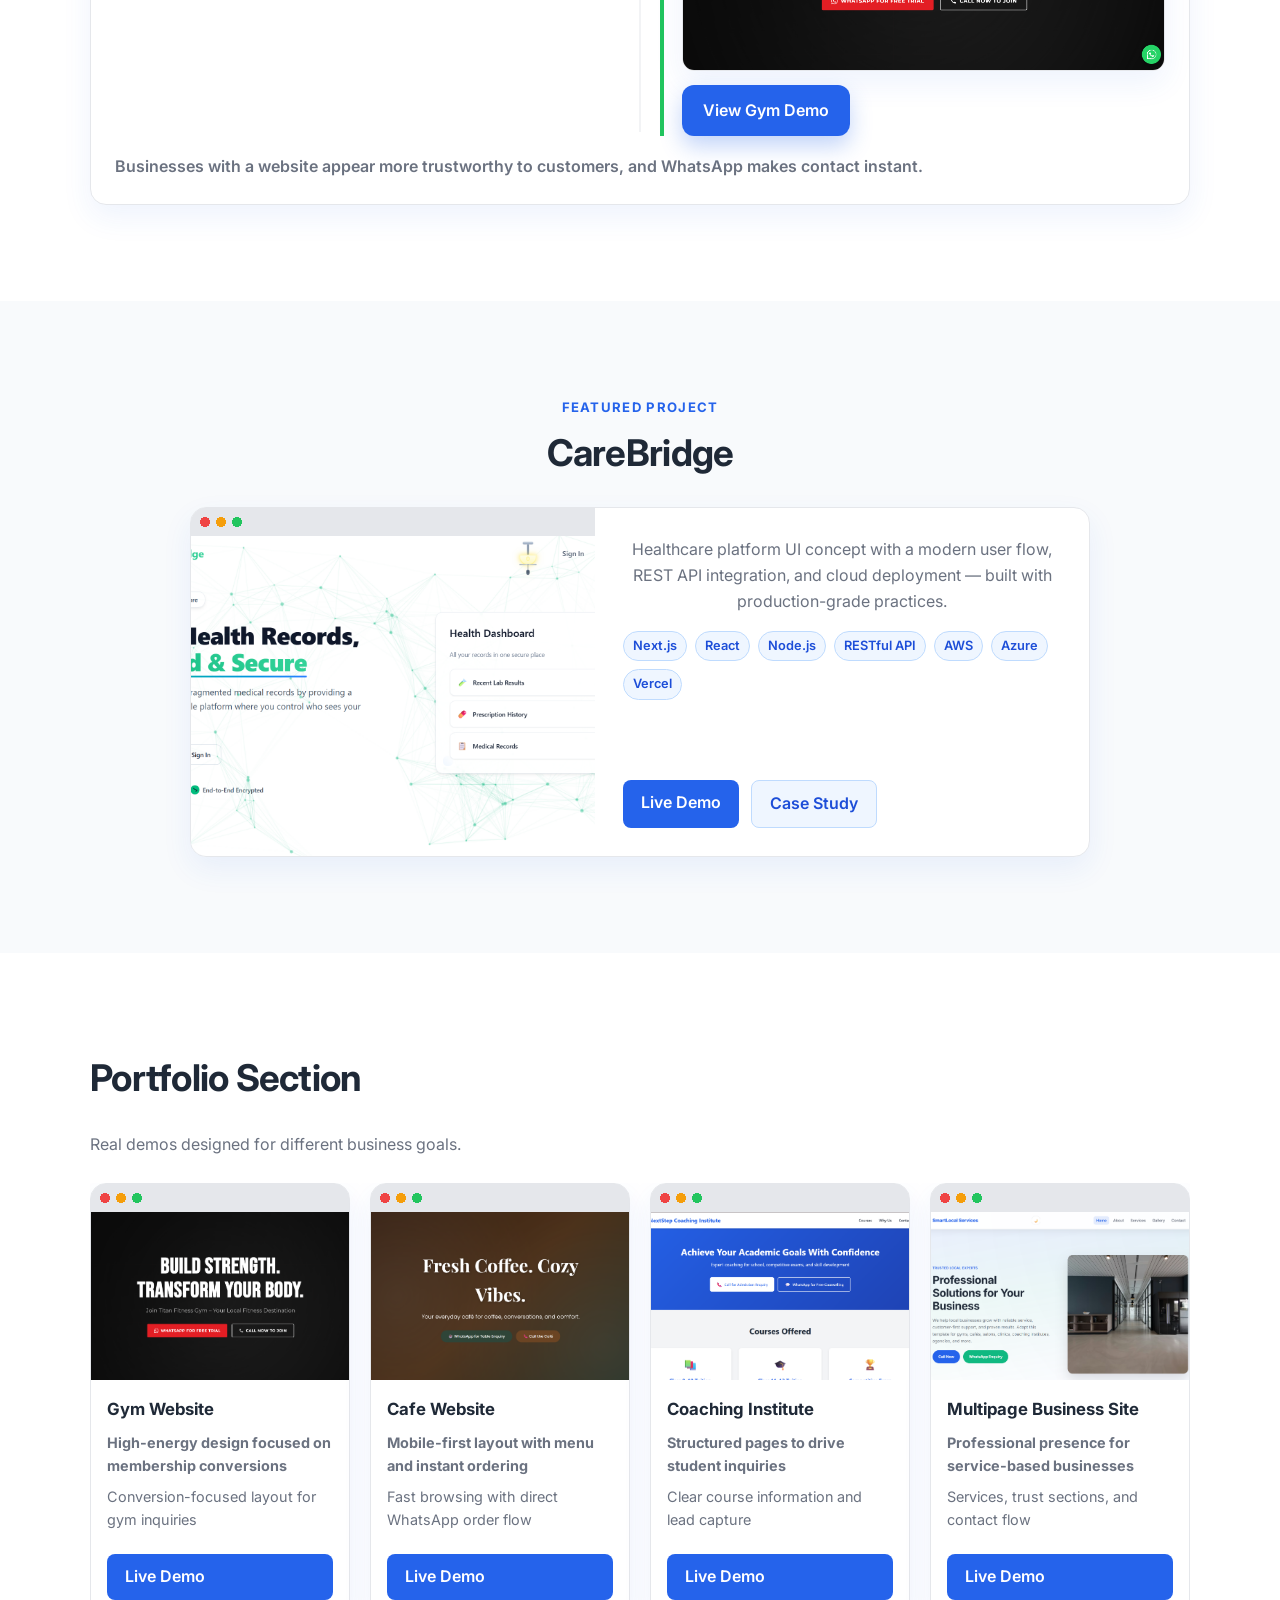
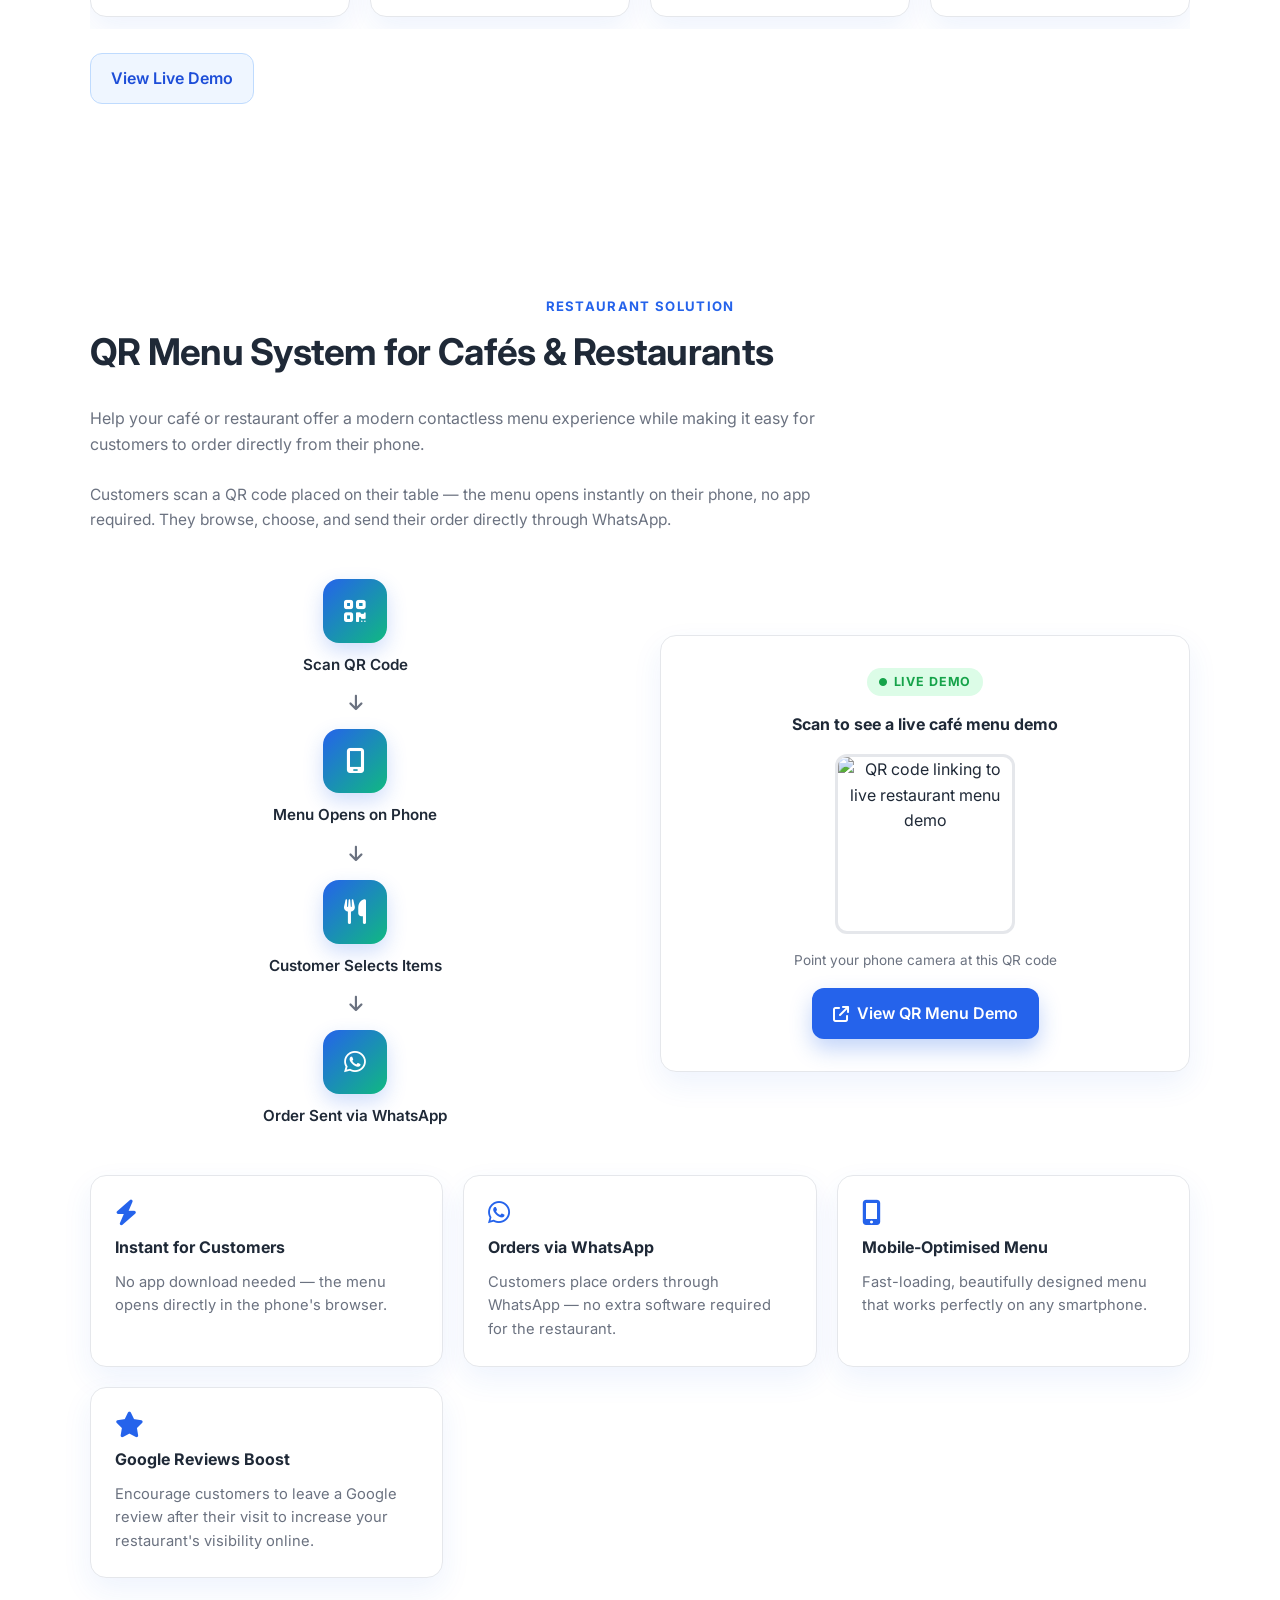
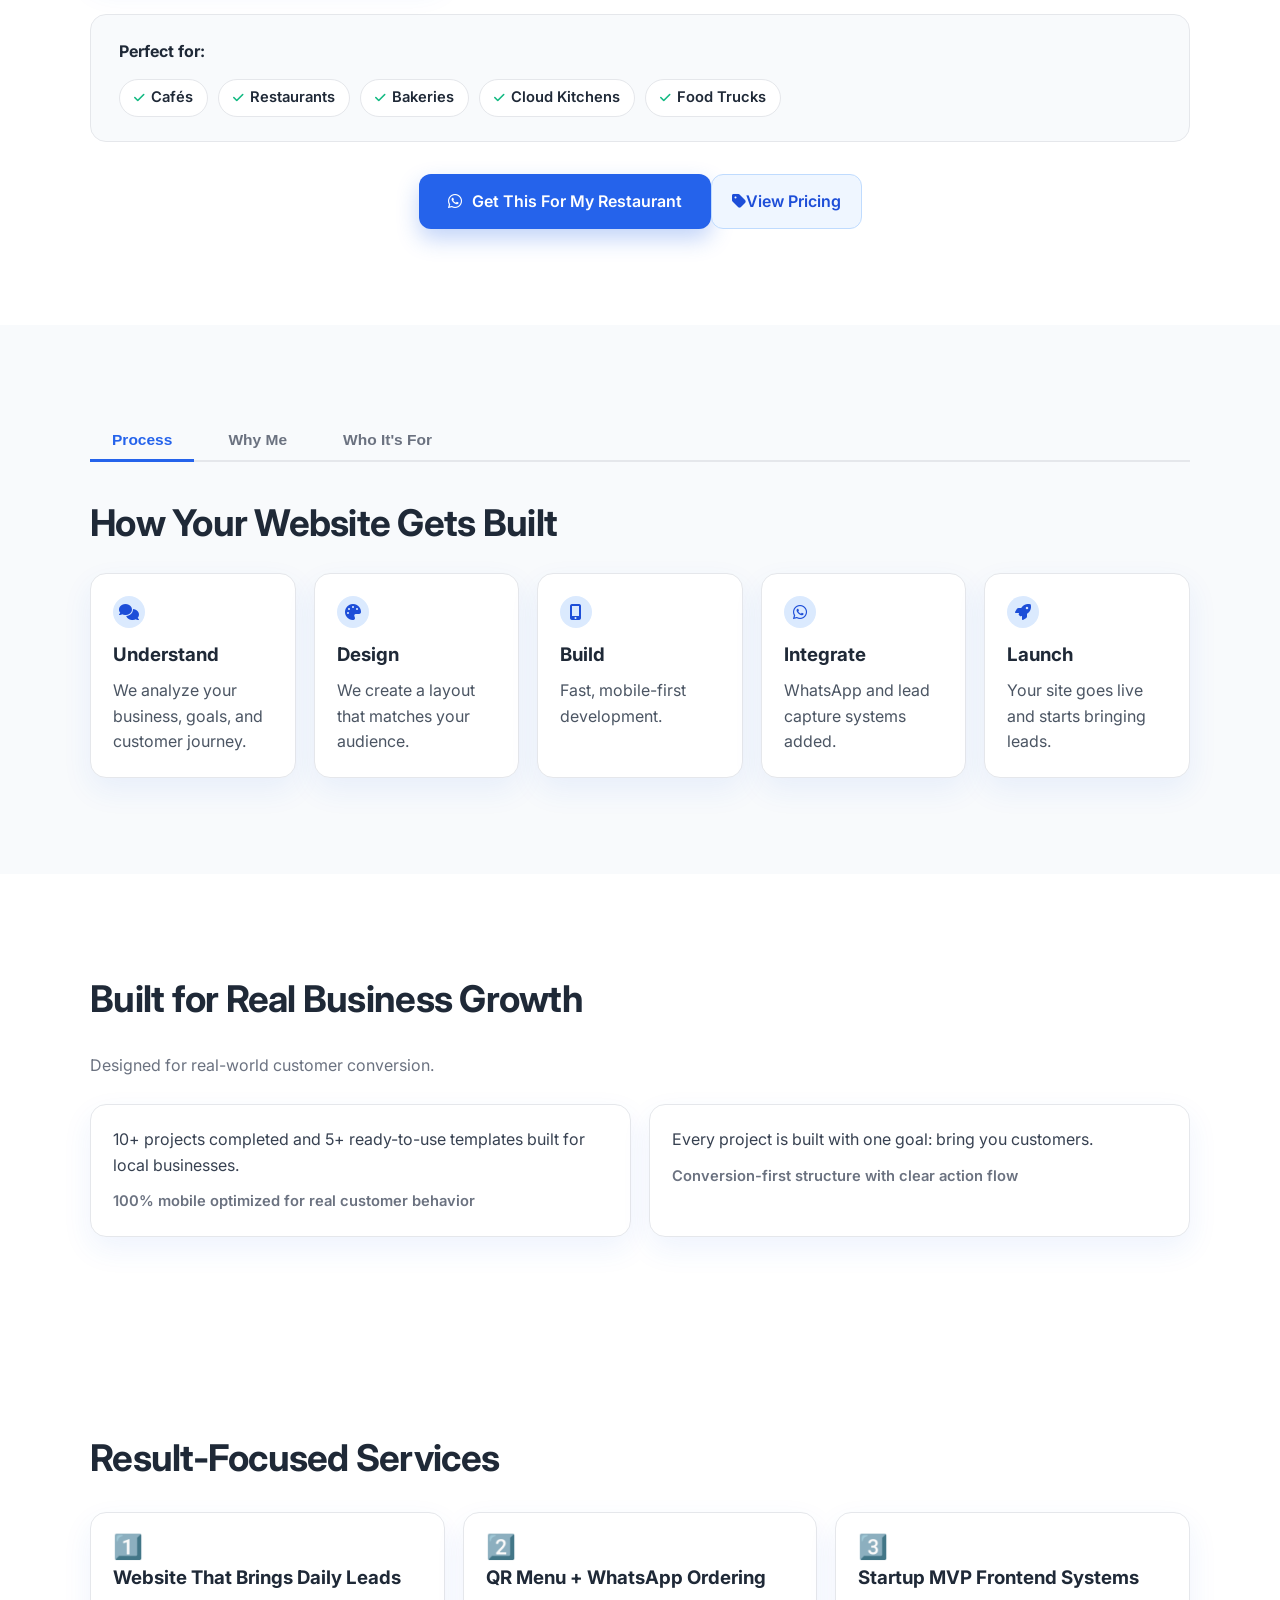
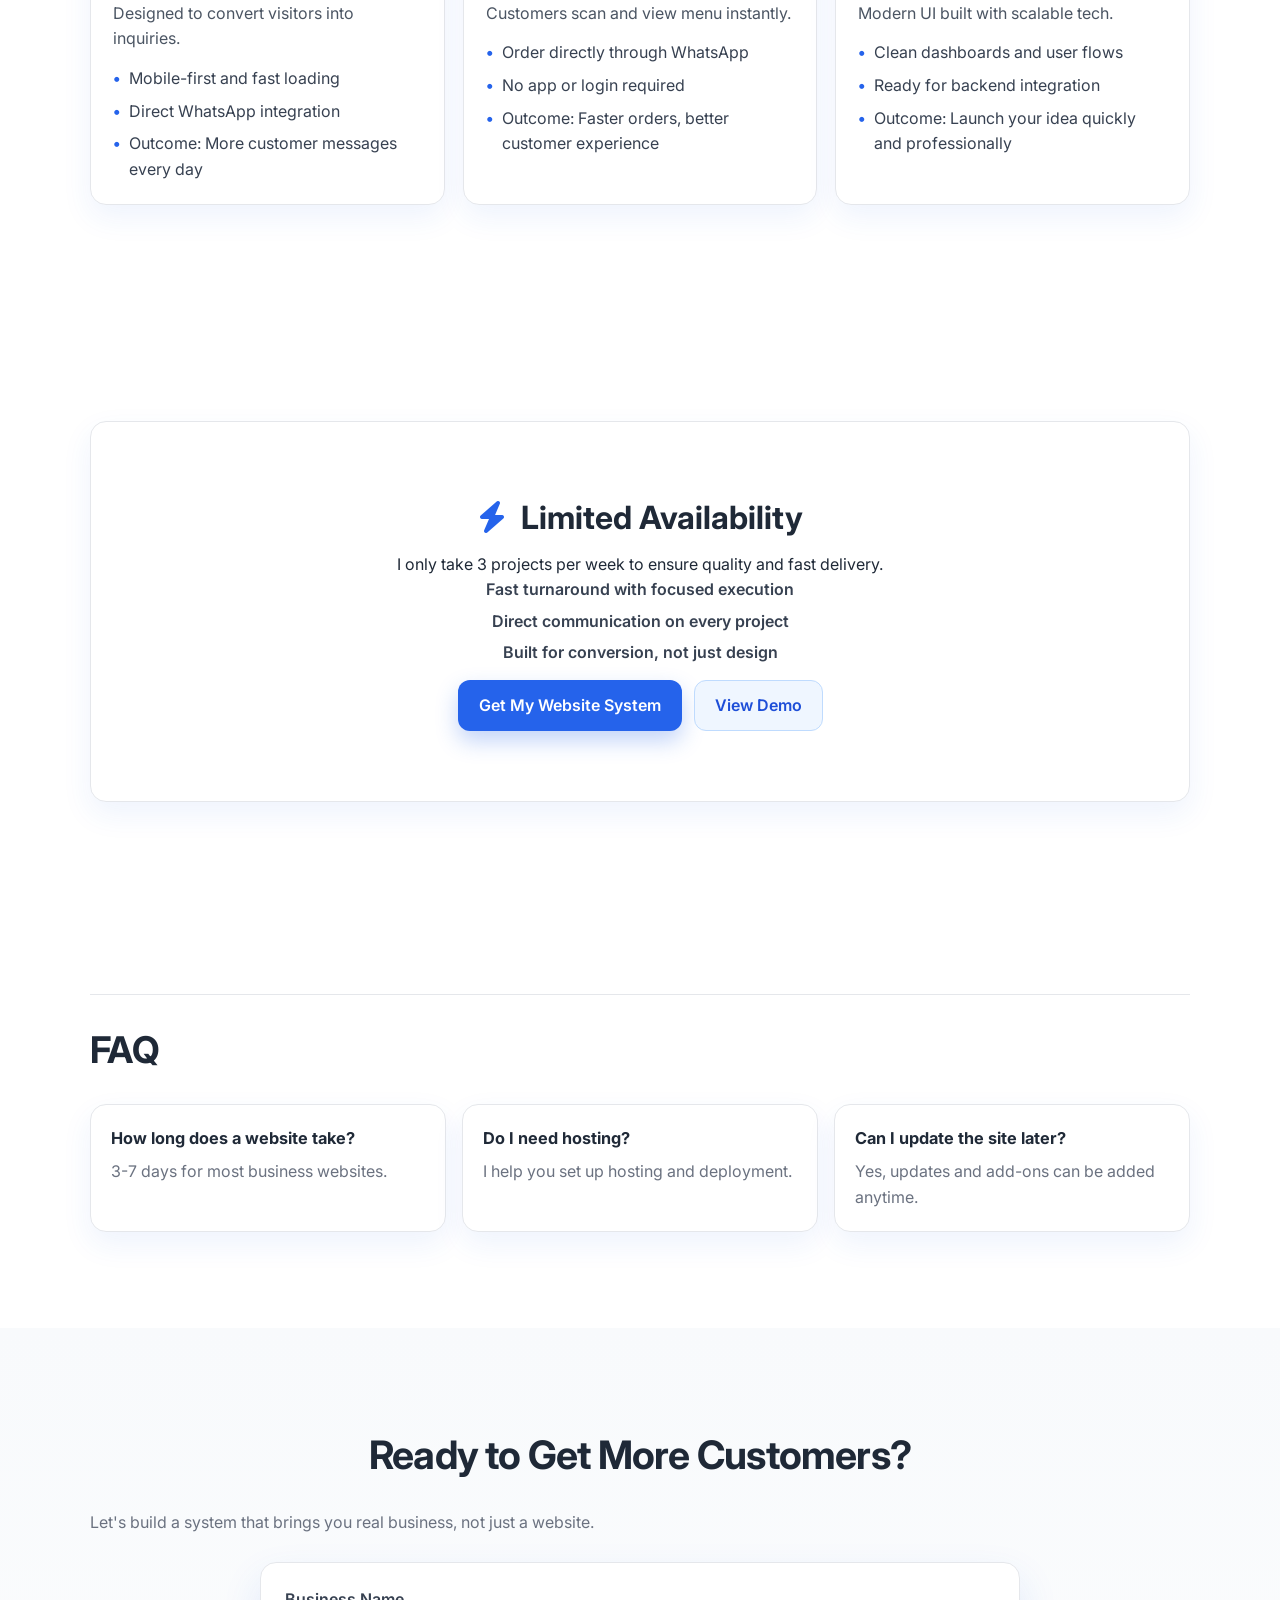
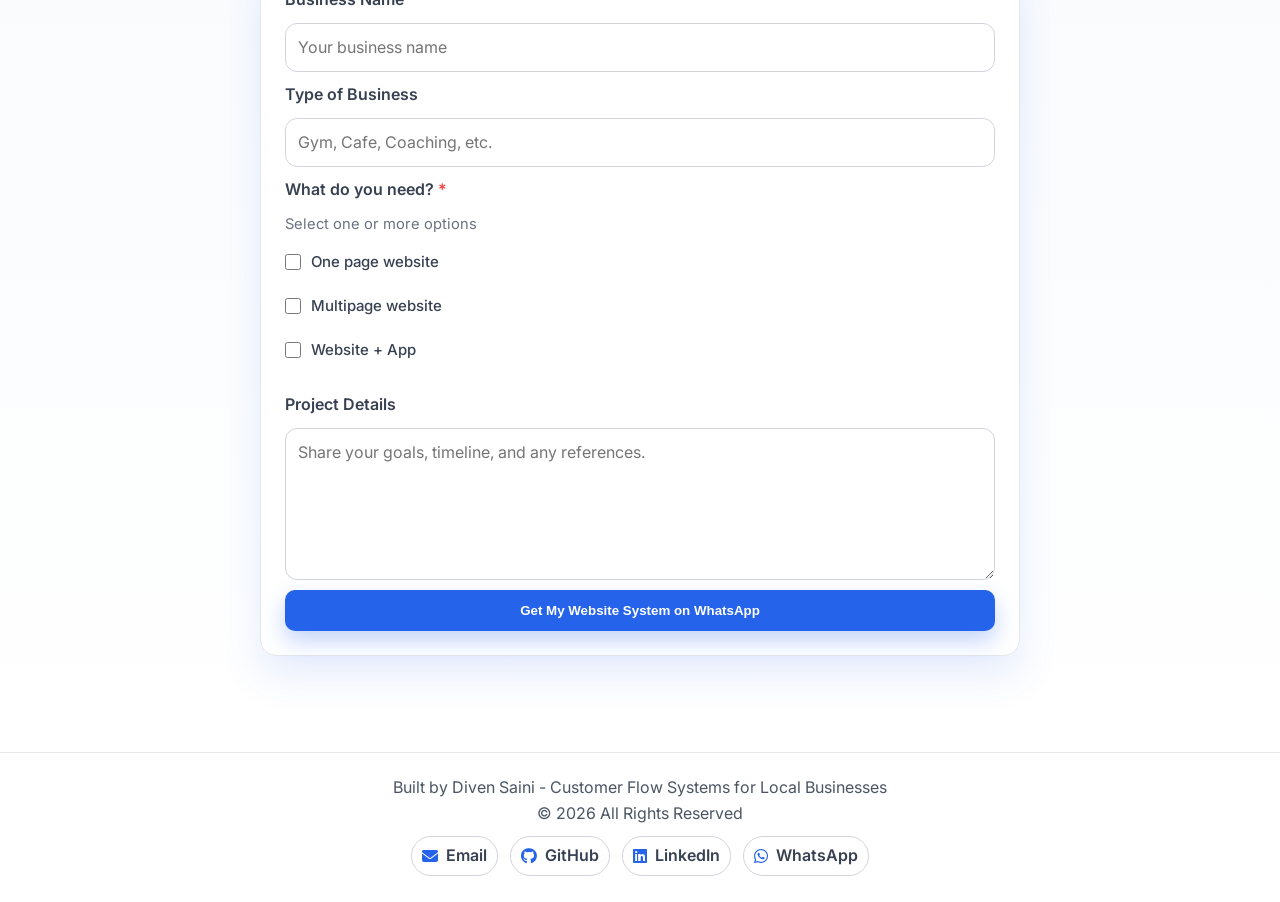
==== commit 681a9024: "Update portfolio website copy and section messaging" ====
--- a/portfolio-website/index.html
+++ b/portfolio-website/index.html
@@ -61,23 +61,22 @@
       <section class="hero section">
         <div class="container hero-layout">
           <div class="hero-content reveal">
-            <p class="eyebrow">Lead-Generating Website Systems</p>
-            <h1>Build High-Converting Websites for Local Businesses</h1>
+            <p class="eyebrow">Customer Flow Systems</p>
+            <h1>Get 10-30 New Customers Every Month With a Website That Actually Converts</h1>
             <p class="hero-subtext">
-              I help cafes, gyms, coaching institutes, and service businesses launch modern,
-              mobile-friendly websites that generate real leads. From simple one-page sites to
-              full business systems with WhatsApp integration.
+              I build WhatsApp-powered websites for local businesses that turn visitors into paying
+              customers in just 3-7 days.
             </p>
-            <p class="hero-price-note"><strong>Starting from INR 8,000</strong></p>
+            <p class="hero-price-note"><strong>Built for real customer conversion</strong></p>
             <ul class="about-points hero-offer-points">
-              <li>Website in 3-5 days</li>
-              <li>Mobile optimized plus fast loading</li>
-              <li>WhatsApp and enquiry setup</li>
-              <li>Designed to get customers, not just look good</li>
+              <li>WhatsApp-powered conversion flow</li>
+              <li>Mobile-first and fast loading</li>
+              <li>Clear call-to-action structure</li>
+              <li>Built to generate daily inquiries</li>
             </ul>
             <div class="hero-actions">
-              <a href="#quick-contact" class="btn btn-primary">Get Your Website</a>
-              <a href="pricing.html" class="btn btn-secondary">View Packages</a>
+              <a href="#quick-contact" class="btn btn-primary">Get My Website System</a>
+              <a href="#business-templates" class="btn btn-secondary">View Demo</a>
             </div>
           </div>
           <div class="hero-card reveal">
@@ -107,30 +106,47 @@
 
       <section class="section alt-bg" id="portfolio-stats">
         <div class="container">
-          <h2 class="section-title reveal">Portfolio Stats</h2>
+          <h2 class="section-title reveal">Built for Real Business Growth</h2>
           <div class="cards-grid stats-grid">
-            <article class="card stat-card reveal"><strong data-countup="10" data-suffix="+">10+</strong><span>Projects Built</span></article>
-            <article class="card stat-card reveal"><strong data-countup="5" data-suffix="+">5+</strong><span>Website Templates</span></article>
-            <article class="card stat-card reveal"><strong data-countup="10" data-suffix="+">10+</strong><span>Technologies Used</span></article>
-            <article class="card stat-card reveal"><strong data-countup="100" data-suffix="%">100%</strong><span>Mobile Friendly</span></article>
-          </div>
+            <article class="card stat-card reveal"><strong data-countup="10" data-suffix="+">10+</strong><span>Projects Completed</span></article>
+            <article class="card stat-card reveal"><strong data-countup="5" data-suffix="+">5+</strong><span>Ready-to-Use Templates</span></article>
+            <article class="card stat-card reveal"><strong data-countup="100" data-suffix="%">100%</strong><span>Mobile Optimized</span></article>
+            <article class="card stat-card reveal"><strong>1 Goal</strong><span>Real-World Customer Conversion</span></article>
+          </div>
+          <p class="section-subtitle reveal">Every project is built with one goal: bring you customers.</p>
+        </div>
+      </section>
+
+      <section class="section" id="visitor-insights">
+        <div class="container">
+          <h2 class="section-title reveal">Why Most Business Websites Fail</h2>
+          <p class="section-subtitle reveal">Most websites look good but still fail to bring real business results.</p>
+          <div class="cards-grid stats-grid visitor-stats-grid">
+            <article class="card stat-card reveal"><strong>Problem 1</strong><span>Your website looks good but brings zero customers</span></article>
+            <article class="card stat-card reveal"><strong>Problem 2</strong><span>Visitors leave without contacting you</span></article>
+            <article class="card stat-card reveal"><strong>Problem 3</strong><span>No clear way for customers to take action</span></article>
+            <article class="card stat-card reveal"><strong>Problem 4</strong><span>You're losing customers to competitors online</span></article>
+          </div>
+          <p class="visitor-note reveal">Your business doesn't need a website. It needs a system that brings customers daily.</p>
         </div>
       </section>
 
       <section class="section" id="local-seo-intro">
         <div class="container">
           <article class="card local-seo-card reveal">
-            <p class="local-seo-eyebrow">Simple Systems for Local Business Growth</p>
-            <h2 class="section-title">I Build Customer Flow Systems, Not Just Websites</h2>
+            <p class="local-seo-eyebrow">Solution</p>
+            <h2 class="section-title">The Customer Flow System</h2>
             <p>
-              Every project is built to move visitors from trust to enquiry with clear actions,
-              strong mobile experience, and WhatsApp-first lead flow.
+              A simple system designed to turn visitors into real customers automatically.
             </p>
             <ul class="about-points" style="margin-top: 14px">
-              <li>Lead-generating website structure for real enquiries</li>
-              <li>WhatsApp-first contact flow for faster response</li>
-              <li>Fast launch process for local businesses</li>
+              <li>Customer visits your website</li>
+              <li>They instantly see what you offer</li>
+              <li>One click opens WhatsApp</li>
+              <li>They message you directly</li>
+              <li>You convert them into a customer</li>
             </ul>
+            <p class="section-subtitle" style="margin-top: 14px">No confusion. No friction. Just direct customer inquiries.</p>
           </article>
         </div>
       </section>
@@ -199,17 +215,17 @@
 
       <section class="section" id="business-templates">
         <div class="container">
-          <h2 class="section-title reveal">Business Website Templates</h2>
-          <p class="section-subtitle reveal">Ready-to-launch website designs for local businesses.</p>
+          <h2 class="section-title reveal">Portfolio Section</h2>
+          <p class="section-subtitle reveal">Real demos designed for different business goals.</p>
           <div class="industry-carousel reveal">
             <article class="card industry-demo-card">
               <div class="mockup-frame">
                 <img src="images/Gym.png" alt="Gym website template preview" class="industry-demo-img" loading="lazy" />
               </div>
               <div class="industry-demo-body">
-                <h3>🏋️ Gym Website</h3>
-                <p class="template-tagline">Best for gyms &amp; fitness studios</p>
-                <p class="template-features">Class schedules + WhatsApp enquiry</p>
+                <h3>Gym Website</h3>
+                <p class="template-tagline">High-energy design focused on membership conversions</p>
+                <p class="template-features">Conversion-focused layout for gym inquiries</p>
                 <a href="https://demo-gym-eight.vercel.app" target="_blank" rel="noopener" class="demo-btn">Live Demo</a>
               </div>
             </article>
@@ -218,9 +234,9 @@
                 <img src="images/Cafe.png" alt="Cafe website template preview" class="industry-demo-img" loading="lazy" />
               </div>
               <div class="industry-demo-body">
-                <h3>☕ Cafe Website</h3>
-                <p class="template-tagline">Best for cafés and restaurants</p>
-                <p class="template-features">Menu + WhatsApp enquiry</p>
+                <h3>Cafe Website</h3>
+                <p class="template-tagline">Mobile-first layout with menu and instant ordering</p>
+                <p class="template-features">Fast browsing with direct WhatsApp order flow</p>
                 <a href="https://cafe-demo-sooty.vercel.app" target="_blank" rel="noopener" class="demo-btn">Live Demo</a>
               </div>
             </article>
@@ -229,9 +245,9 @@
                 <img src="images/Institute.png" alt="Coaching institute website template preview" class="industry-demo-img" loading="lazy" />
               </div>
               <div class="industry-demo-body">
-                <h3>🎓 Coaching Website</h3>
-                <p class="template-tagline">Best for coaching institutes</p>
-                <p class="template-features">Course info + enquiry form</p>
+                <h3>Coaching Institute</h3>
+                <p class="template-tagline">Structured pages to drive student inquiries</p>
+                <p class="template-features">Clear course information and lead capture</p>
                 <a href="https://demo-coaching-ten.vercel.app" target="_blank" rel="noopener" class="demo-btn">Live Demo</a>
               </div>
             </article>
@@ -240,14 +256,14 @@
                 <img src="images/multipage-website.png" alt="Multipage business website template preview" class="industry-demo-img" loading="lazy" />
               </div>
               <div class="industry-demo-body">
-                <h3>🏪 Multipage Business</h3>
-                <p class="template-tagline">Best for service businesses</p>
-                <p class="template-features">Services, team &amp; contact pages</p>
+                <h3>Multipage Business Site</h3>
+                <p class="template-tagline">Professional presence for service-based businesses</p>
+                <p class="template-features">Services, trust sections, and contact flow</p>
                 <a href="https://multipage-business-demo.vercel.app" target="_blank" rel="noopener" class="demo-btn">Live Demo</a>
               </div>
             </article>
           </div>
-          <a href="templates.html" class="btn btn-secondary" style="margin-top: 24px">View All Templates</a>
+          <a href="templates.html" class="btn btn-secondary" style="margin-top: 24px">View Live Demo</a>
         </div>
       </section>
 
@@ -348,31 +364,32 @@
           </div>
 
           <div class="tab-pane active" id="tab-process">
+            <h2 class="section-title reveal" style="margin-bottom: 20px;">How Your Website Gets Built</h2>
             <div class="cards-grid process-grid">
               <article class="card process-card">
                 <span class="step-badge"><i class="fa-solid fa-comments" aria-hidden="true"></i></span>
-                <h3>Understand the Business</h3>
-                <p>I learn your goals, services, and customer journey before designing anything.</p>
+                <h3>Understand</h3>
+                <p>We analyze your business, goals, and customer journey.</p>
               </article>
               <article class="card process-card">
                 <span class="step-badge"><i class="fa-solid fa-palette" aria-hidden="true"></i></span>
-                <h3>Choose Design Style</h3>
-                <p>We finalize a visual direction that matches your business and audience.</p>
+                <h3>Design</h3>
+                <p>We create a layout that matches your audience.</p>
               </article>
               <article class="card process-card">
                 <span class="step-badge"><i class="fa-solid fa-mobile-screen-button" aria-hidden="true"></i></span>
-                <h3>Build Mobile-First Website</h3>
-                <p>I develop a fast, responsive site that looks great on phones and desktops.</p>
+                <h3>Build</h3>
+                <p>Fast, mobile-first development.</p>
               </article>
               <article class="card process-card">
                 <span class="step-badge"><i class="fa-brands fa-whatsapp" aria-hidden="true"></i></span>
-                <h3>Add Enquiry Tools</h3>
-                <p>WhatsApp, call and contact options are integrated for instant leads.</p>
+                <h3>Integrate</h3>
+                <p>WhatsApp and lead capture systems added.</p>
               </article>
               <article class="card process-card">
                 <span class="step-badge"><i class="fa-solid fa-rocket" aria-hidden="true"></i></span>
-                <h3>Launch Website</h3>
-                <p>I publish your website online and share everything needed for handover.</p>
+                <h3>Launch</h3>
+                <p>Your site goes live and starts bringing leads.</p>
               </article>
             </div>
           </div>
@@ -416,16 +433,16 @@
 
       <section class="section" id="social-proof">
         <div class="container">
-          <h2 class="section-title reveal">Proof & Credibility</h2>
-          <p class="section-subtitle reveal">Project-based feedback from real development work and prototype testing. Currently building websites for local businesses and startups.</p>
+          <h2 class="section-title reveal">Built for Real Business Growth</h2>
+          <p class="section-subtitle reveal">Designed for real-world customer conversion.</p>
           <div class="cards-grid services-grid testimonials-grid">
             <article class="card testimonial-card reveal">
-              <p>"The layout feels premium and is easy to use on mobile. It clearly explains services and makes contact simple."</p>
-              <span>— Project-based feedback from prototype testing</span>
+              <p>10+ projects completed and 5+ ready-to-use templates built for local businesses.</p>
+              <span>100% mobile optimized for real customer behavior</span>
             </article>
             <article class="card testimonial-card reveal">
-              <p>Projects built during real-world development training at Kalvium with production-style practices.</p>
-              <span>— Projects developed during real-world training at Kalvium</span>
+              <p>Every project is built with one goal: bring you customers.</p>
+              <span>Conversion-first structure with clear action flow</span>
             </article>
           </div>
         </div>
@@ -433,36 +450,36 @@
 
       <section class="section" id="service-positioning">
         <div class="container">
-          <h2 class="section-title reveal">Service Systems Built to Drive Enquiries</h2>
+          <h2 class="section-title reveal">Result-Focused Services</h2>
           <div class="cards-grid services-grid">
             <article class="card service-card reveal">
               <span class="sp-number">1️⃣</span>
-              <h3>Lead-Generating Business Website</h3>
-              <p>Fast, mobile-friendly website built to convert visitors into enquiries.</p>
+              <h3>Website That Brings Daily Leads</h3>
+              <p>Designed to convert visitors into inquiries.</p>
               <ul class="tech-list">
-                <li>HTML, CSS, JavaScript</li>
-                <li>Mobile-friendly responsive layout</li>
-                <li>WhatsApp and Maps integration</li>
+                <li>Mobile-first and fast loading</li>
+                <li>Direct WhatsApp integration</li>
+                <li>Outcome: More customer messages every day</li>
               </ul>
             </article>
             <article class="card service-card reveal">
               <span class="sp-number">2️⃣</span>
-              <h3>QR Menu Plus WhatsApp Ordering System</h3>
-              <p>Digital menu that opens from QR scan and sends orders directly to WhatsApp.</p>
+              <h3>QR Menu + WhatsApp Ordering</h3>
+              <p>Customers scan and view menu instantly.</p>
               <ul class="tech-list">
-                <li>Mobile-optimised menu design</li>
-                <li>QR code integration</li>
-                <li>WhatsApp order flow</li>
+                <li>Order directly through WhatsApp</li>
+                <li>No app or login required</li>
+                <li>Outcome: Faster orders, better customer experience</li>
               </ul>
             </article>
             <article class="card service-card reveal">
               <span class="sp-number">3️⃣</span>
-              <h3>Startup MVP Frontend System</h3>
-              <p>Conversion-focused landing pages and product interface screens for early-stage teams.</p>
+              <h3>Startup MVP Frontend Systems</h3>
+              <p>Modern UI built with scalable tech.</p>
               <ul class="tech-list">
-                <li>Next.js and Node.js architecture</li>
-                <li>API-driven experiences</li>
-                <li>Cloud-ready deployment setup</li>
+                <li>Clean dashboards and user flows</li>
+                <li>Ready for backend integration</li>
+                <li>Outcome: Launch your idea quickly and professionally</li>
               </ul>
             </article>
           </div>
@@ -474,15 +491,16 @@
       <section class="section" id="quick-contact">
         <div class="container">
           <article class="card pricing-cta reveal">
-            <h3><i class="fa-solid fa-bolt" aria-hidden="true"></i> Want a Website Like These?</h3>
+            <h3><i class="fa-solid fa-bolt" aria-hidden="true"></i> Limited Availability</h3>
+            <p>I only take 3 projects per week to ensure quality and fast delivery.</p>
             <ul class="pricing-highlights">
-              <li>Reply within 24 hours for features, timeline, and pricing</li>
-              <li>Project delivery in 3-7 days for most business websites</li>
-              <li>Discuss one-page, multipage, or website + app options</li>
+              <li>Fast turnaround with focused execution</li>
+              <li>Direct communication on every project</li>
+              <li>Built for conversion, not just design</li>
             </ul>
             <div class="hero-actions" style="justify-content: center">
-              <a href="https://wa.me/919876438029?text=Hello%20Diven%2C%20I%20want%20a%20website%20quote%20for%20my%20business." target="_blank" rel="noopener" class="btn btn-primary">Chat on WhatsApp</a>
-              <a href="pricing.html" class="btn btn-secondary">View Pricing</a>
+              <a href="https://wa.me/919876438029?text=Hello%20Diven%2C%20I%20want%20the%20Website%20System%20for%20my%20business." target="_blank" rel="noopener" class="btn btn-primary">Get My Website System</a>
+              <a href="#business-templates" class="btn btn-secondary">View Demo</a>
             </div>
           </article>
         </div>
@@ -510,7 +528,8 @@
 
       <section class="section alt-bg" id="request-quote">
         <div class="container">
-          <h2 class="section-title reveal">Request Website Quote</h2>
+          <h2 class="section-title reveal">Ready to Get More Customers?</h2>
+          <p class="section-subtitle reveal">Let's build a system that brings you real business, not just a website.</p>
           <form class="card quote-form reveal" action="https://api.web3forms.com/submit" method="POST">
             <input type="hidden" name="access_key" value="4fa76495-c4ad-4d95-9de2-663d061870ec" />
             <input type="hidden" name="subject" value="New website quote request" />
@@ -531,7 +550,7 @@
             <label for="quote-message">Project Details</label>
             <textarea id="quote-message" name="Message" rows="5" placeholder="Share your goals, timeline, and any references." required></textarea>
 
-            <button type="submit" class="btn btn-primary">Get Your Custom Strategy in 24 Hours</button>
+            <button type="submit" class="btn btn-primary">Get My Website System on WhatsApp</button>
           </form>
         </div>
       </section>
@@ -551,7 +570,7 @@
 
     <footer class="site-footer">
       <div class="container">
-        <p>© <span id="year"></span> Diven Saini. Built with HTML, CSS, and JavaScript.</p>
+        <p>Built by Diven Saini - Customer Flow Systems for Local Businesses<br />© 2026 All Rights Reserved</p>
         <div class="footer-contact-links">
           <a href="mailto:sainidiven@gmail.com" target="_blank" rel="noopener"><i class="fa-solid fa-envelope"></i>Email</a>
           <a href="https://github.com/DIVEN009" target="_blank" rel="noopener"><i class="fa-brands fa-github"></i>GitHub</a>
--- a/portfolio-website/css/style.css
+++ b/portfolio-website/css/style.css
@@ -1307,6 +1307,10 @@
   grid-template-columns: repeat(4, minmax(0, 1fr));
 }
 
+.visitor-stats-grid {
+  grid-template-columns: repeat(3, minmax(0, 1fr));
+}
+
 .stat-card {
   padding: 22px;
   text-align: center;
@@ -1326,6 +1330,13 @@
   color: var(--muted);
   font-weight: 700;
   font-size: 0.9rem;
+}
+
+.visitor-note {
+  margin-top: 14px;
+  color: var(--muted);
+  font-size: 0.92rem;
+  text-align: center;
 }
 
 .local-seo-card {
